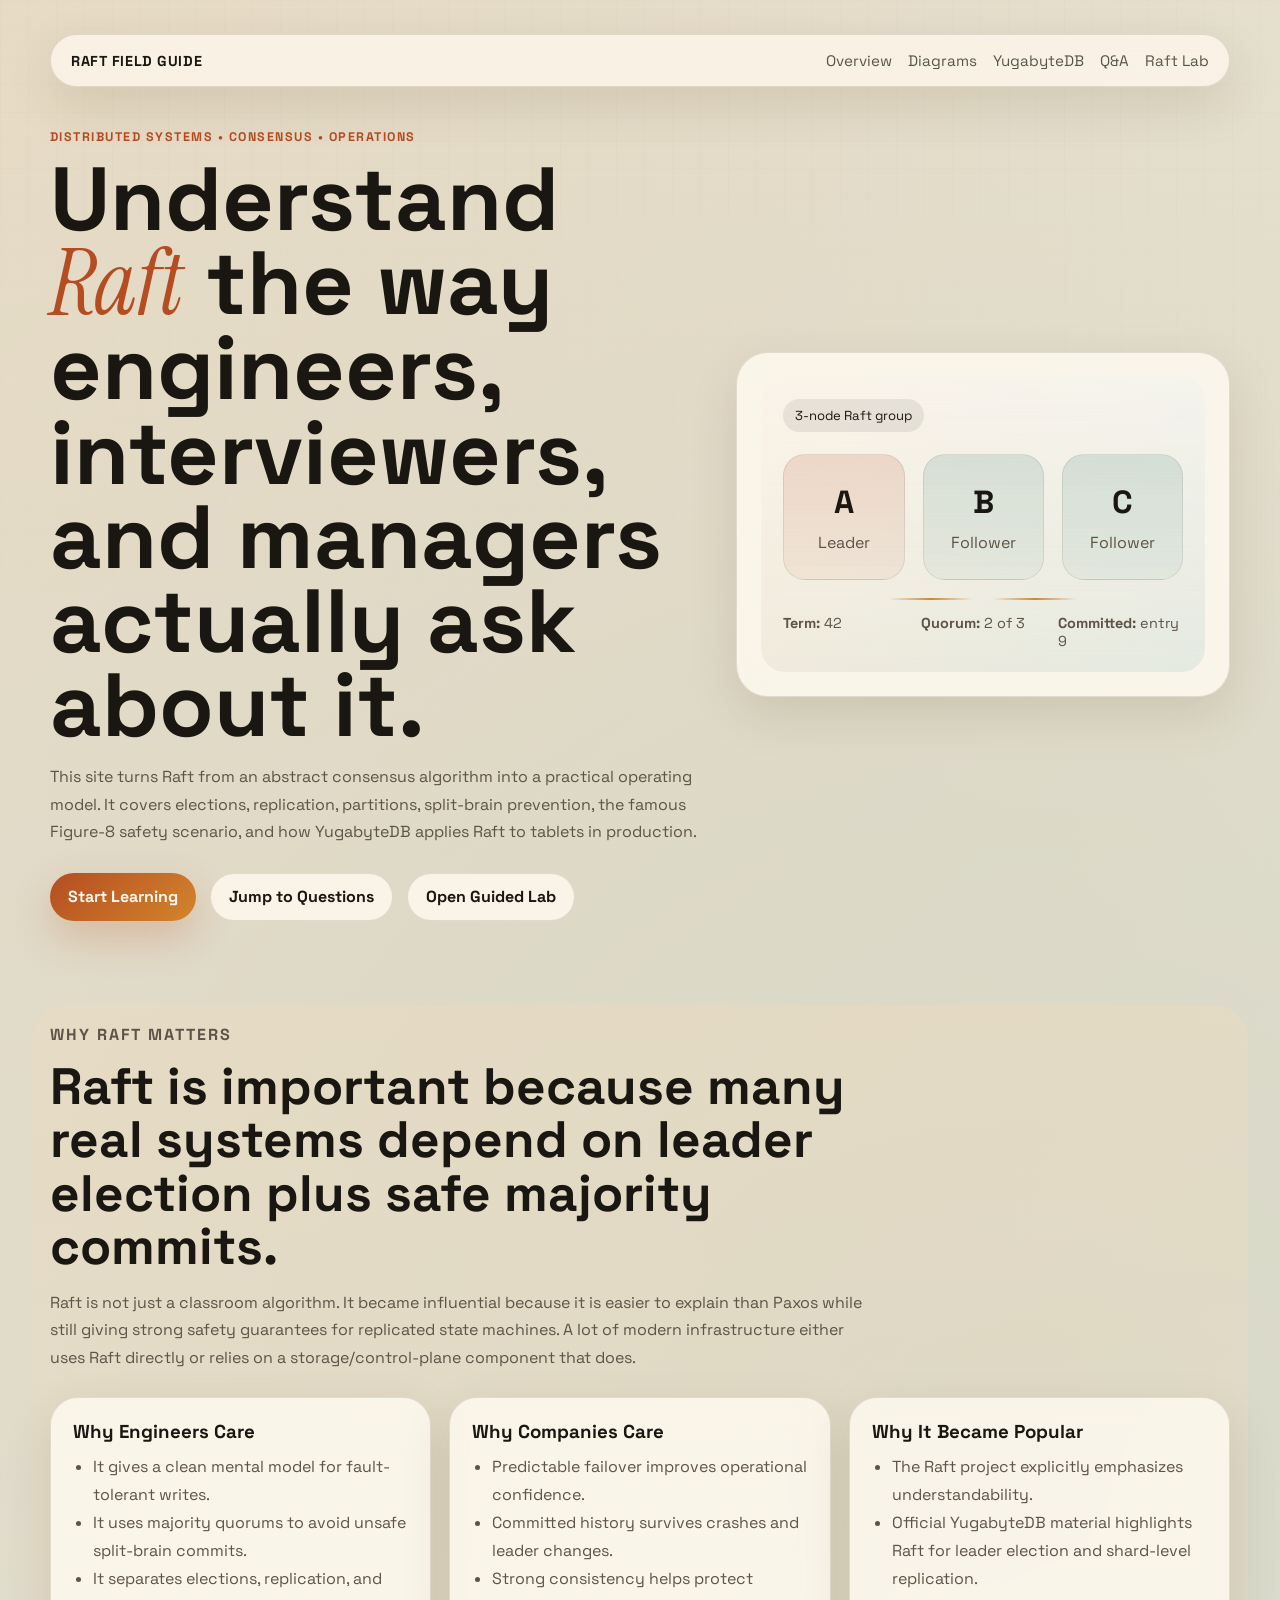
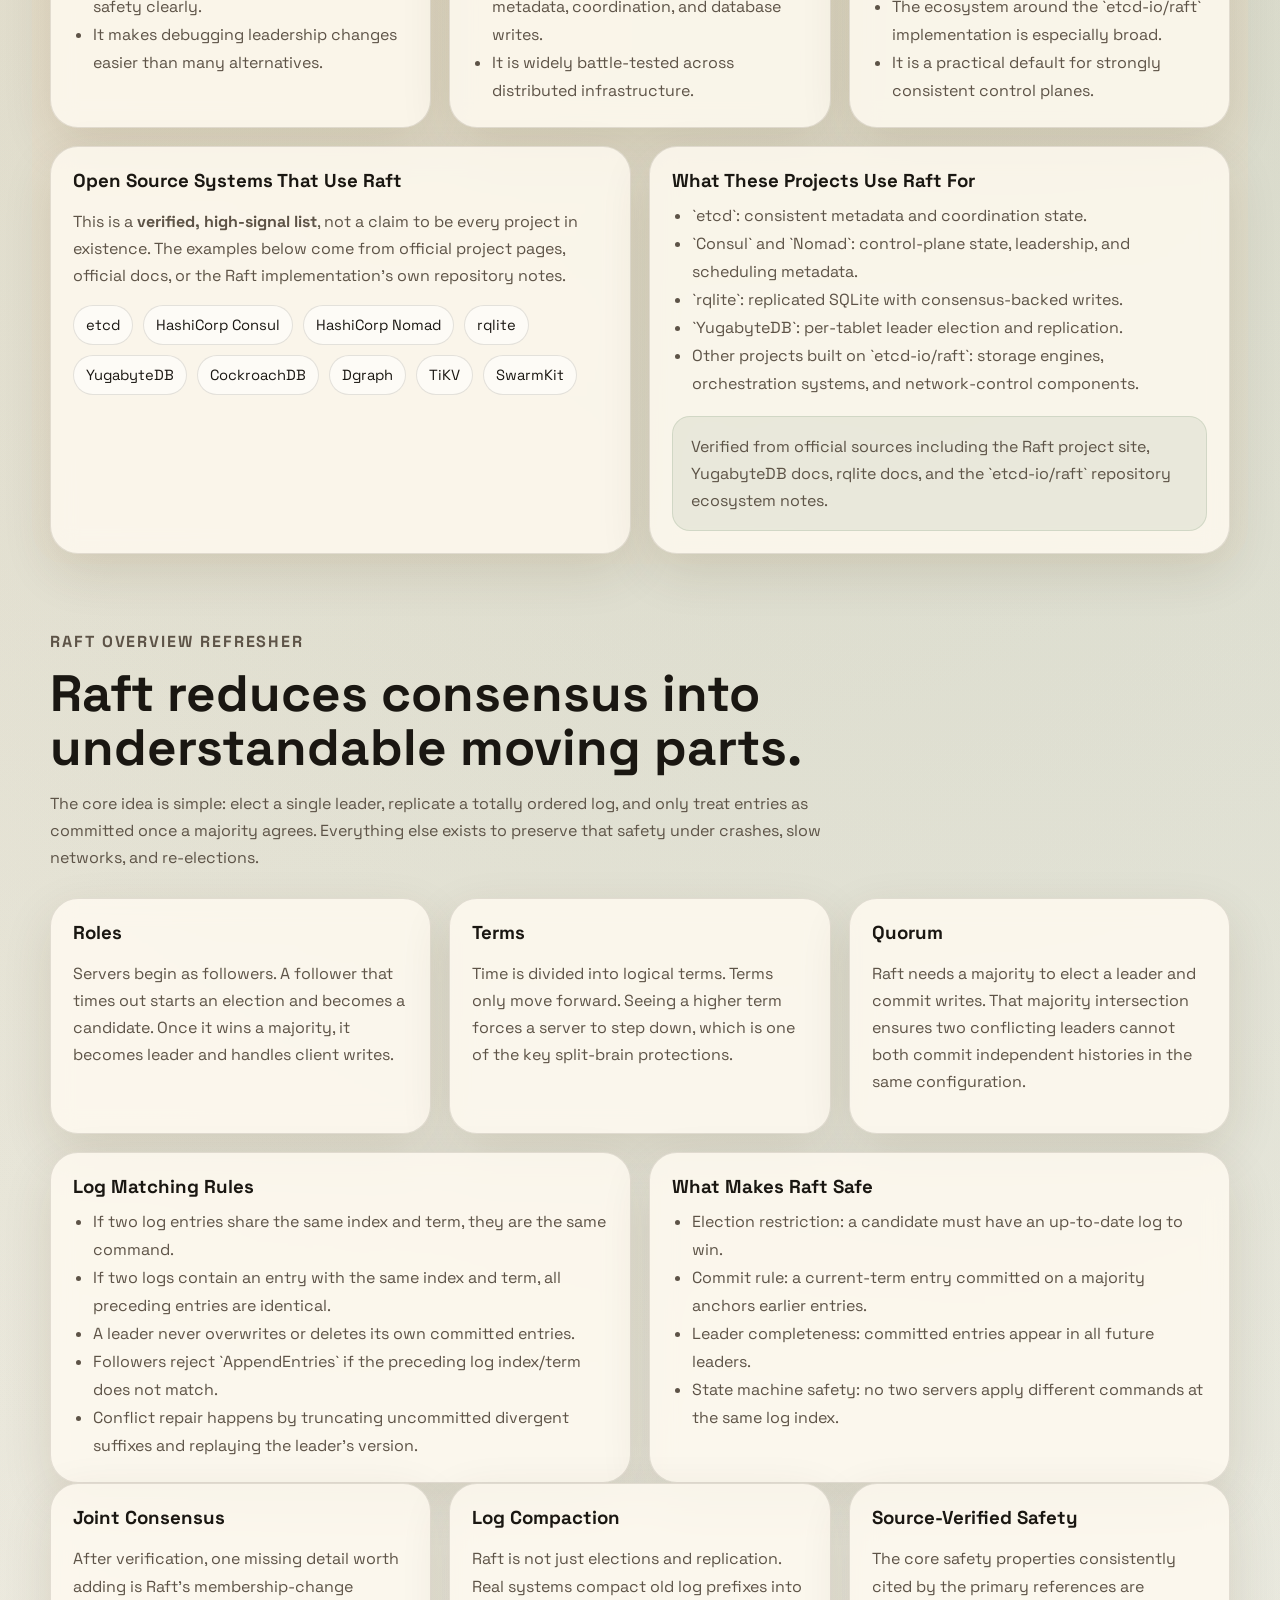
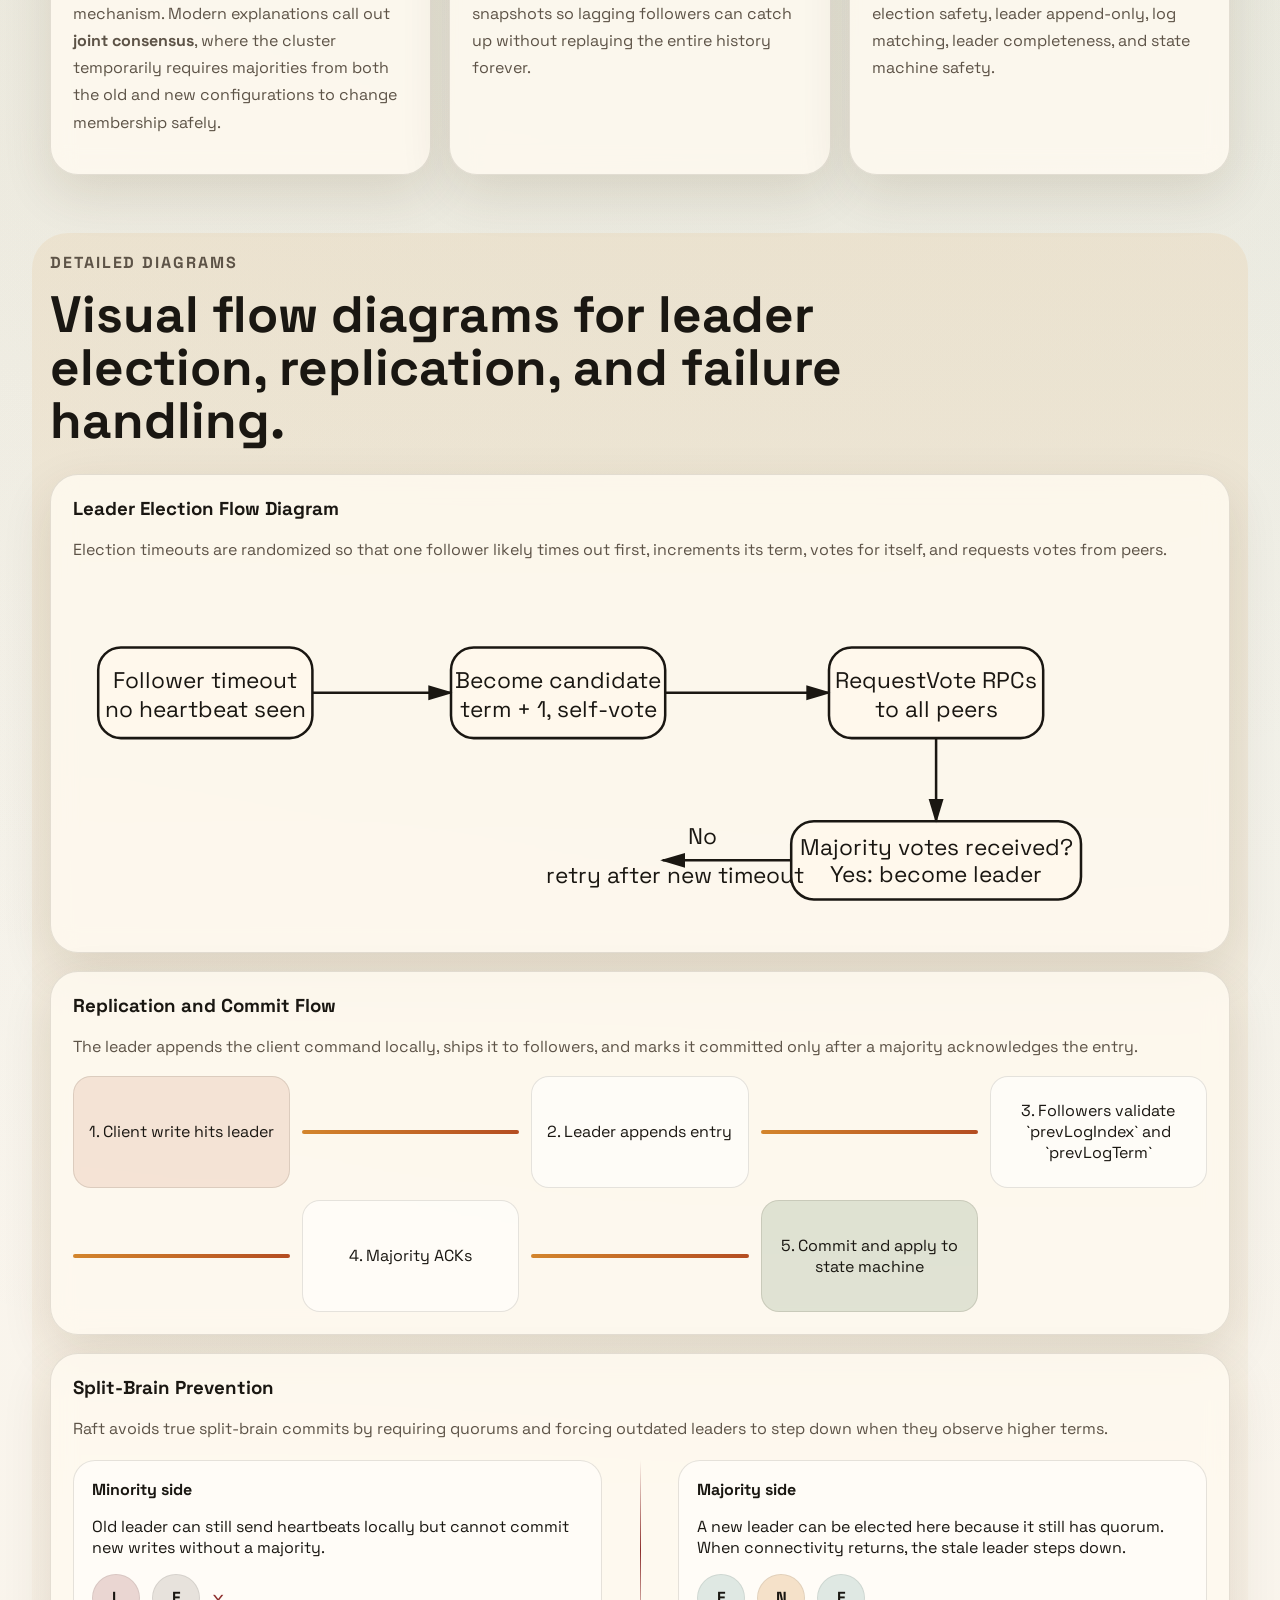
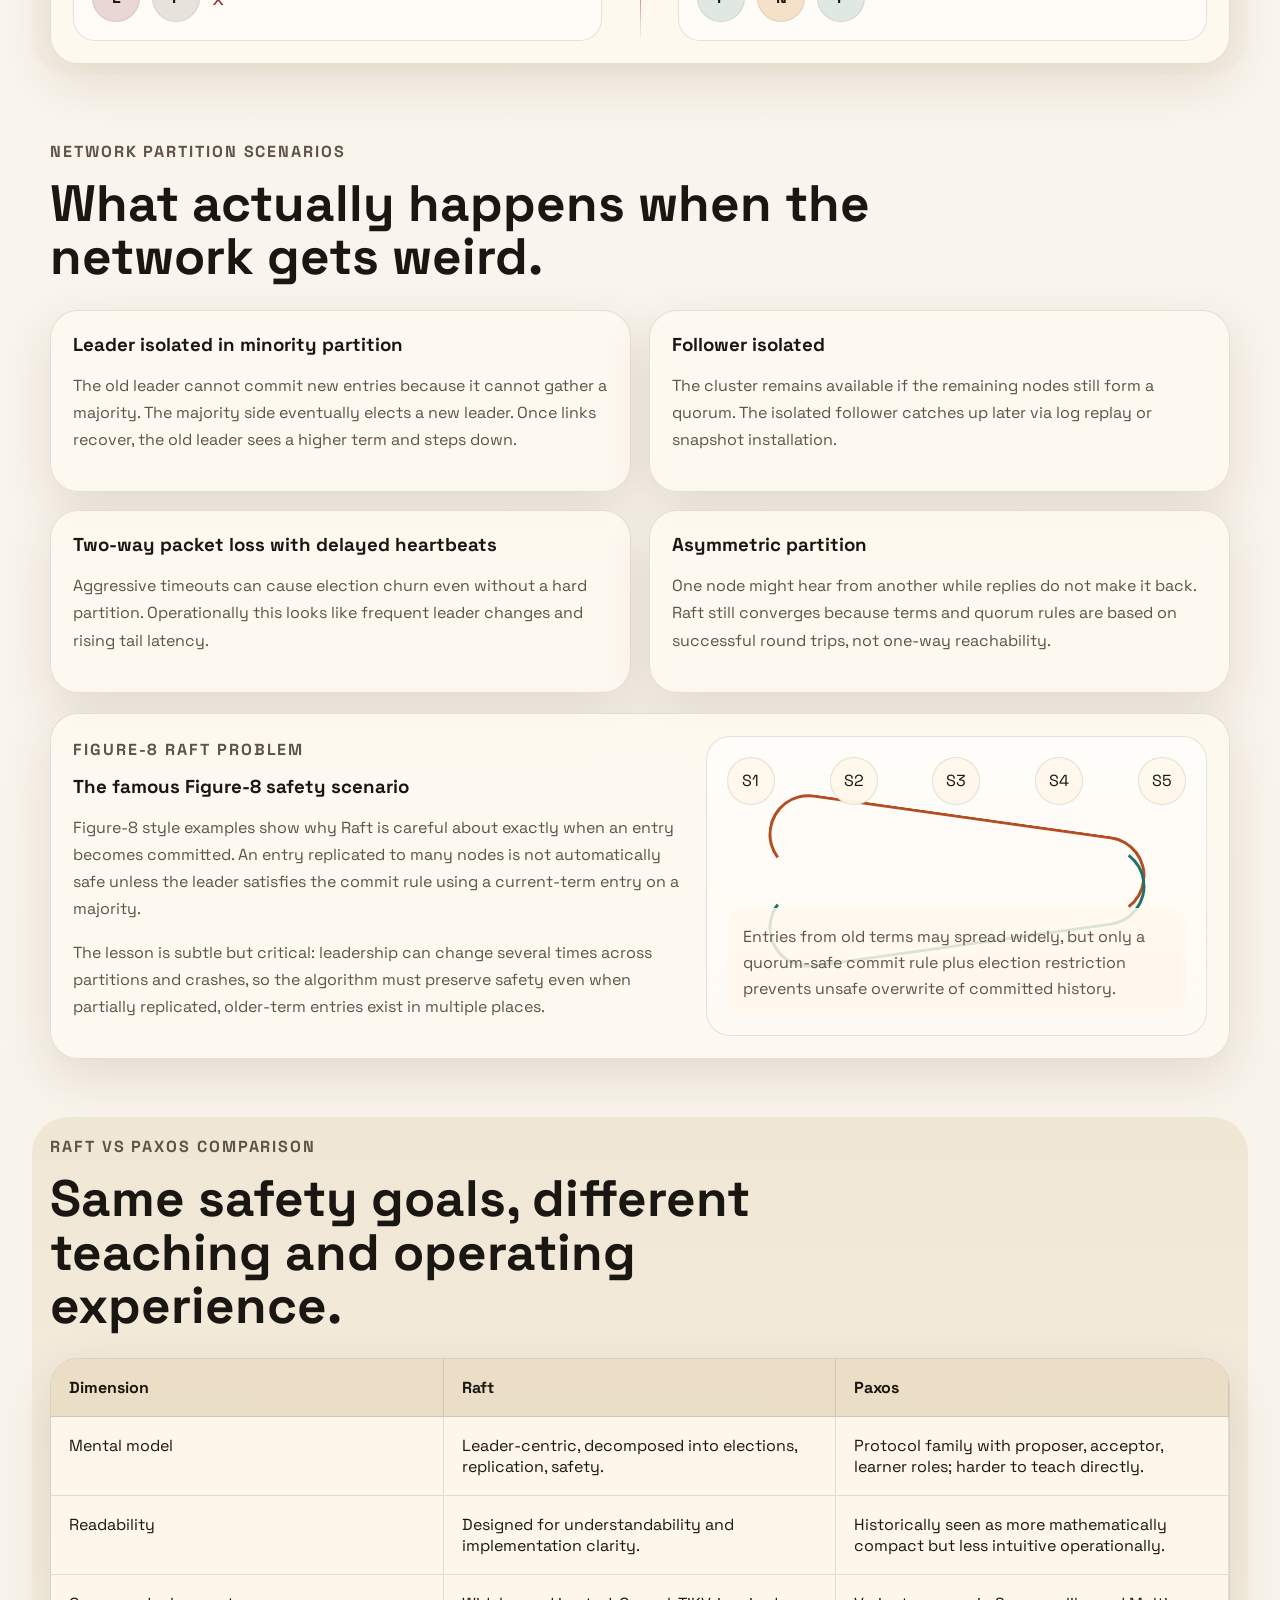
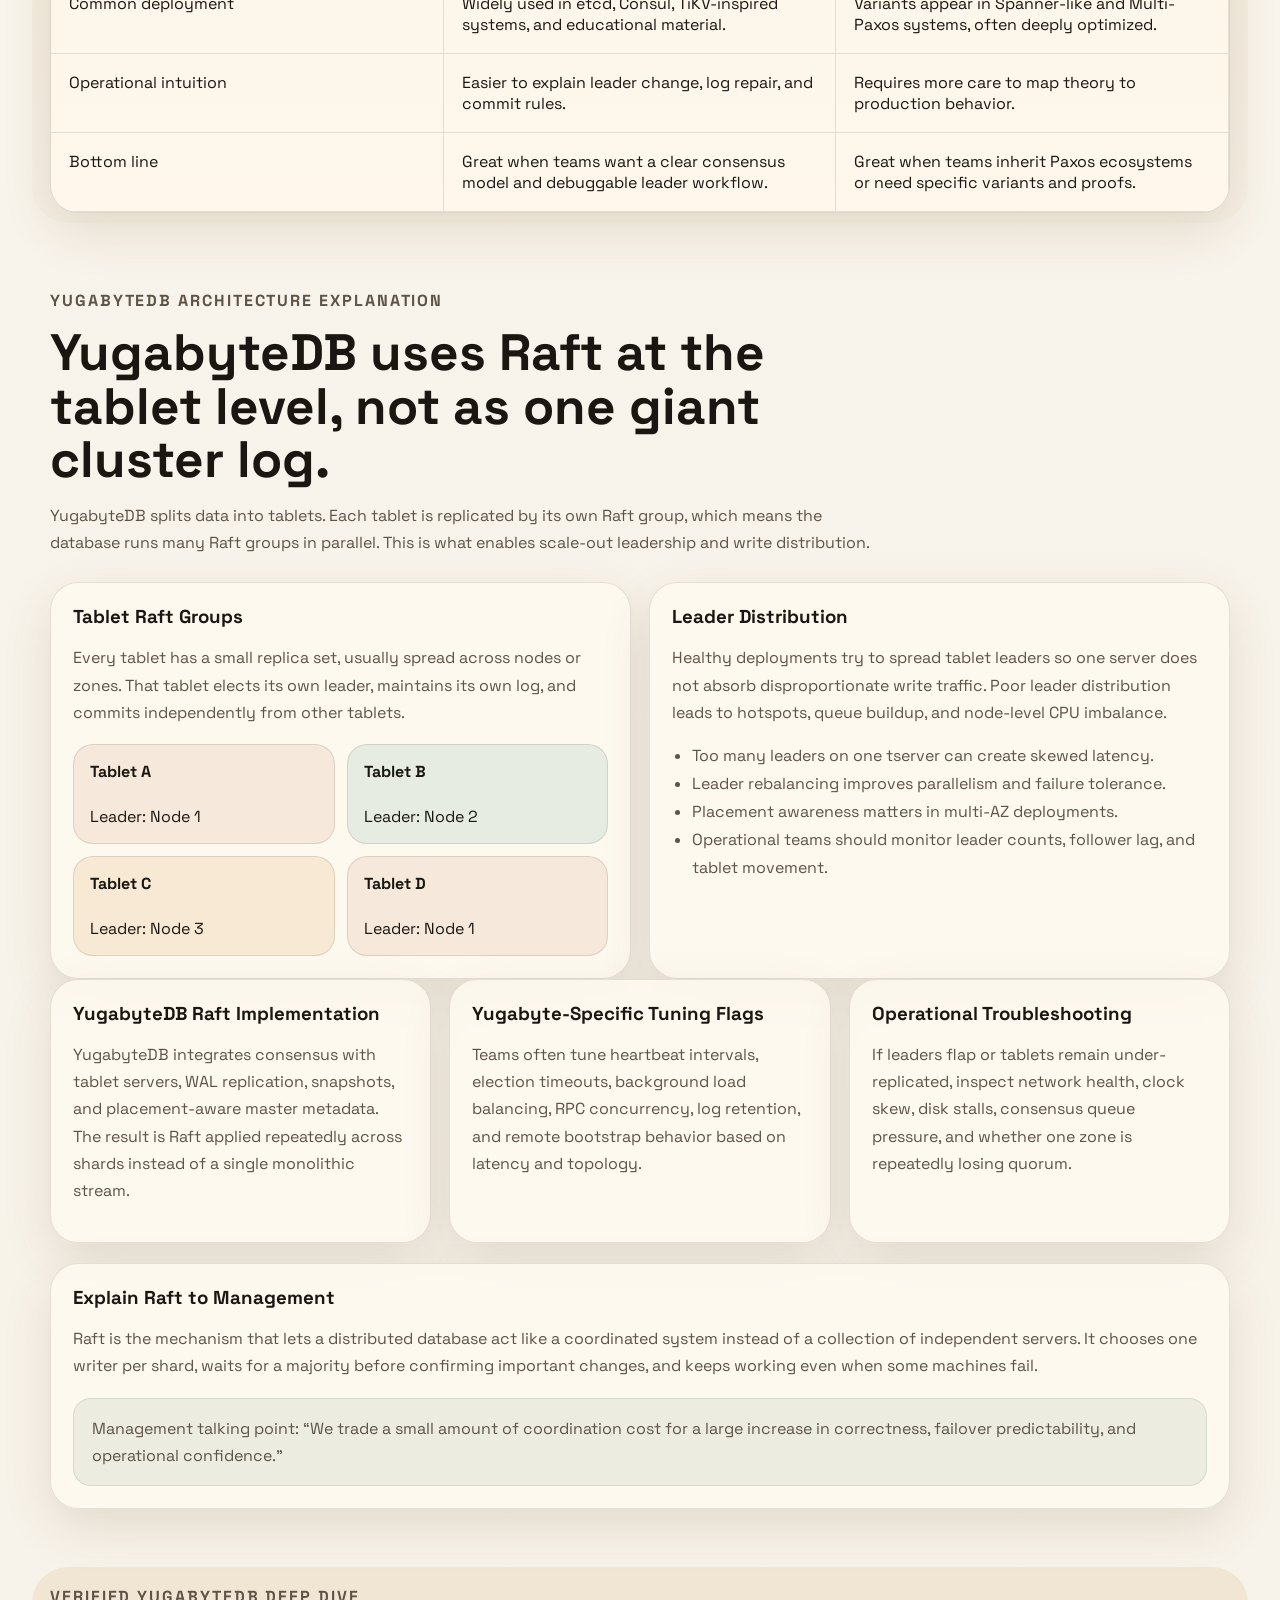
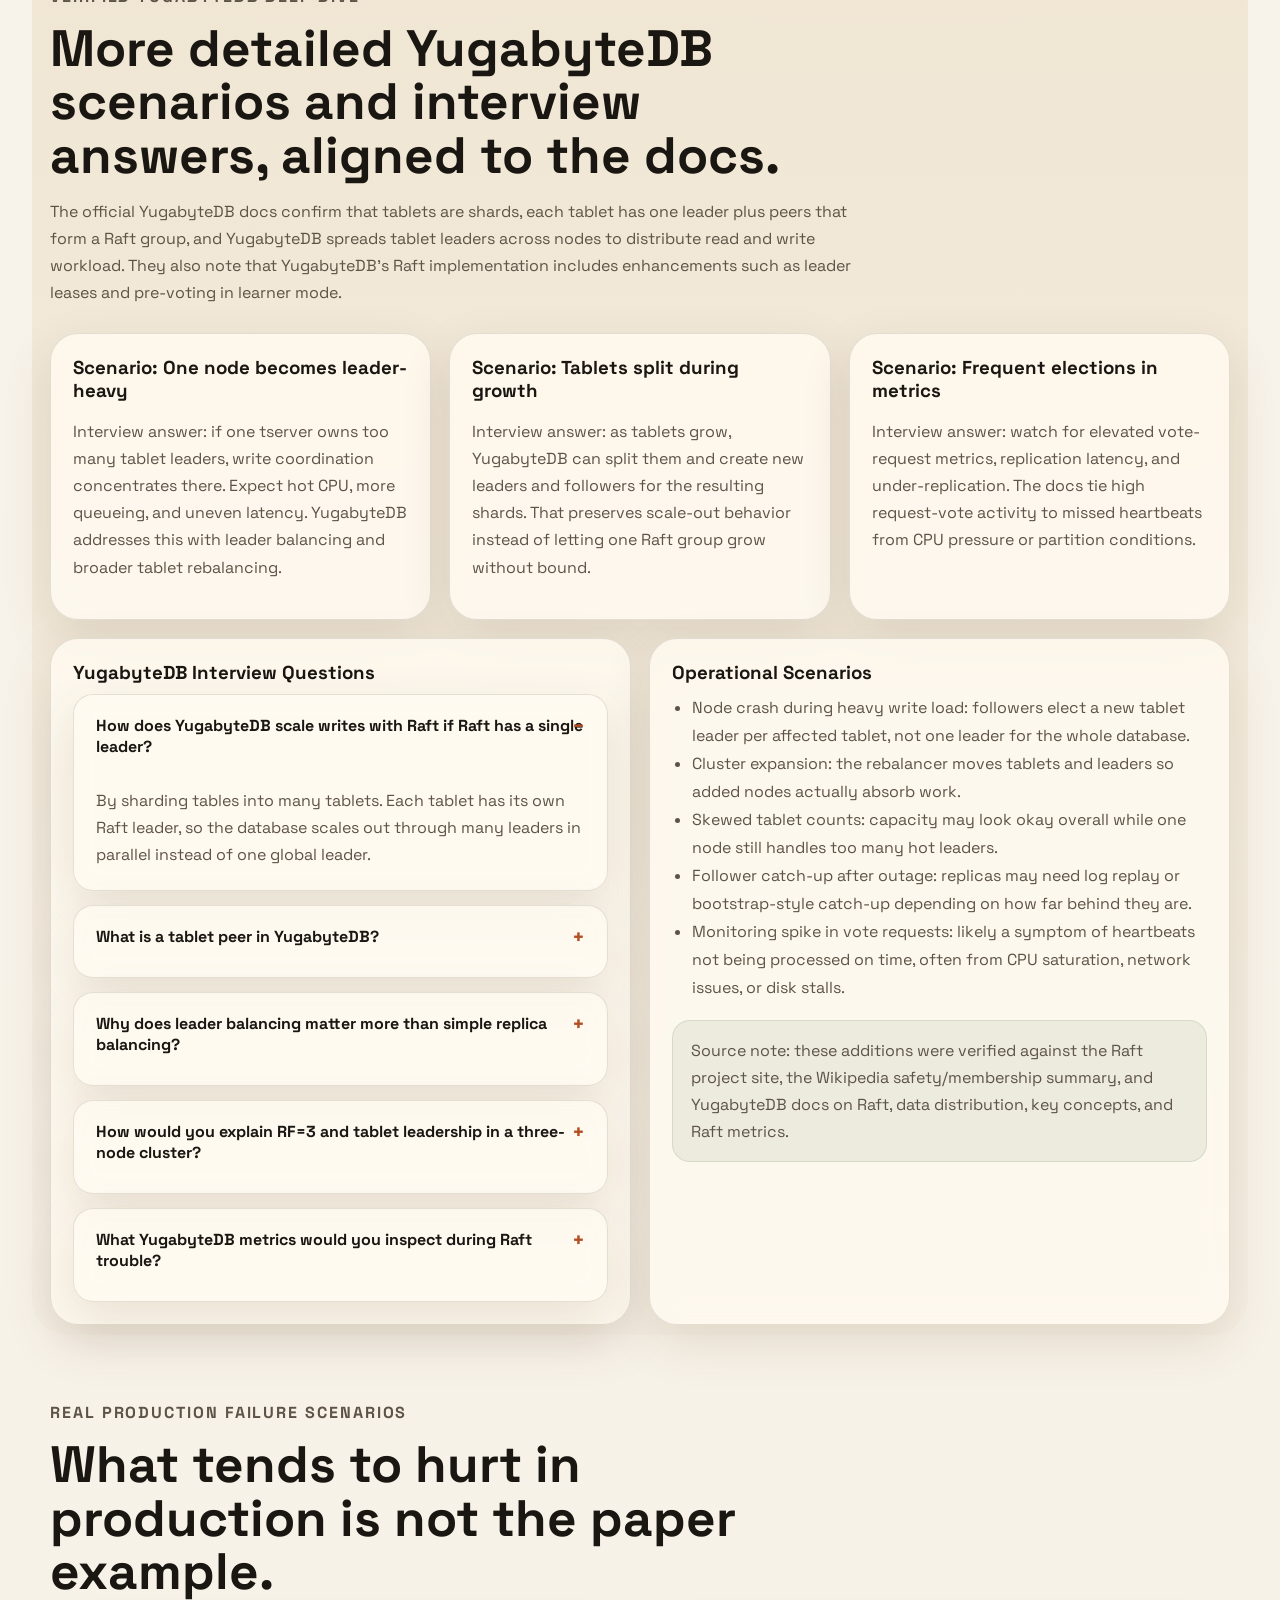
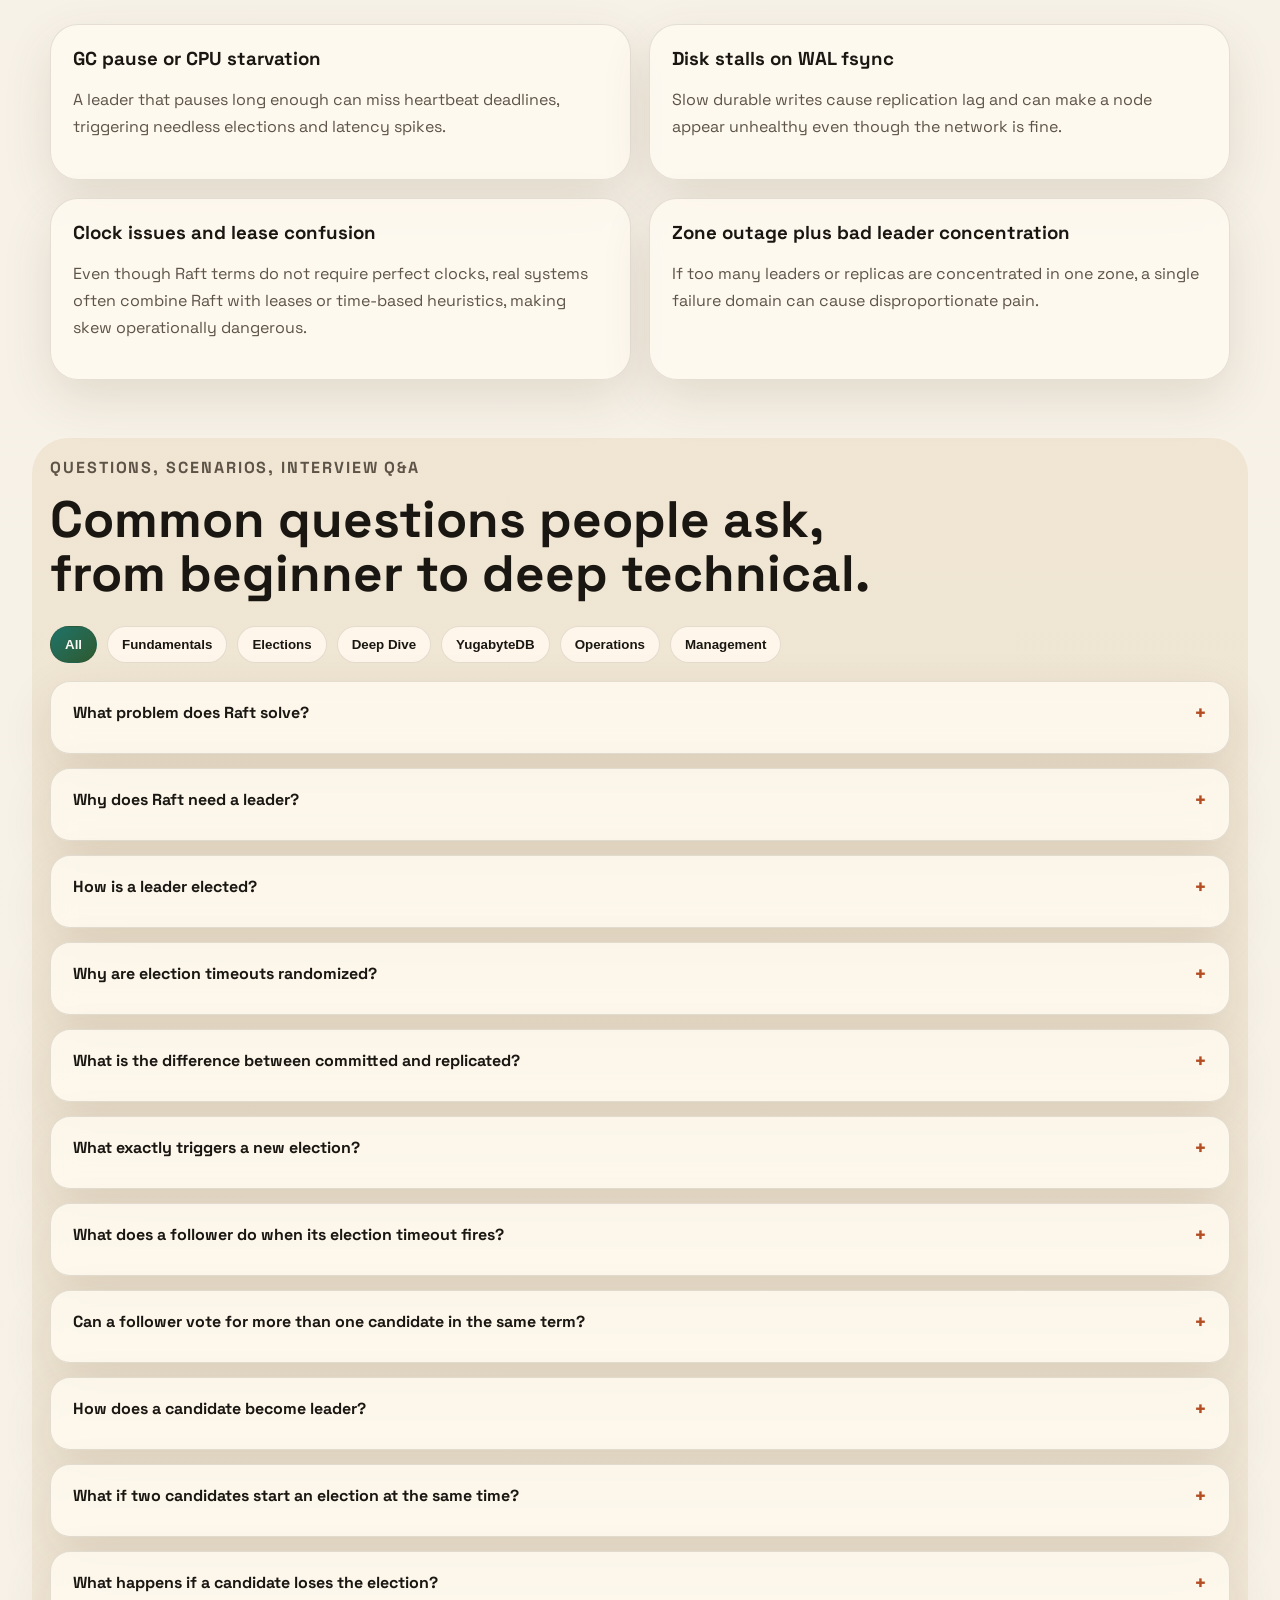
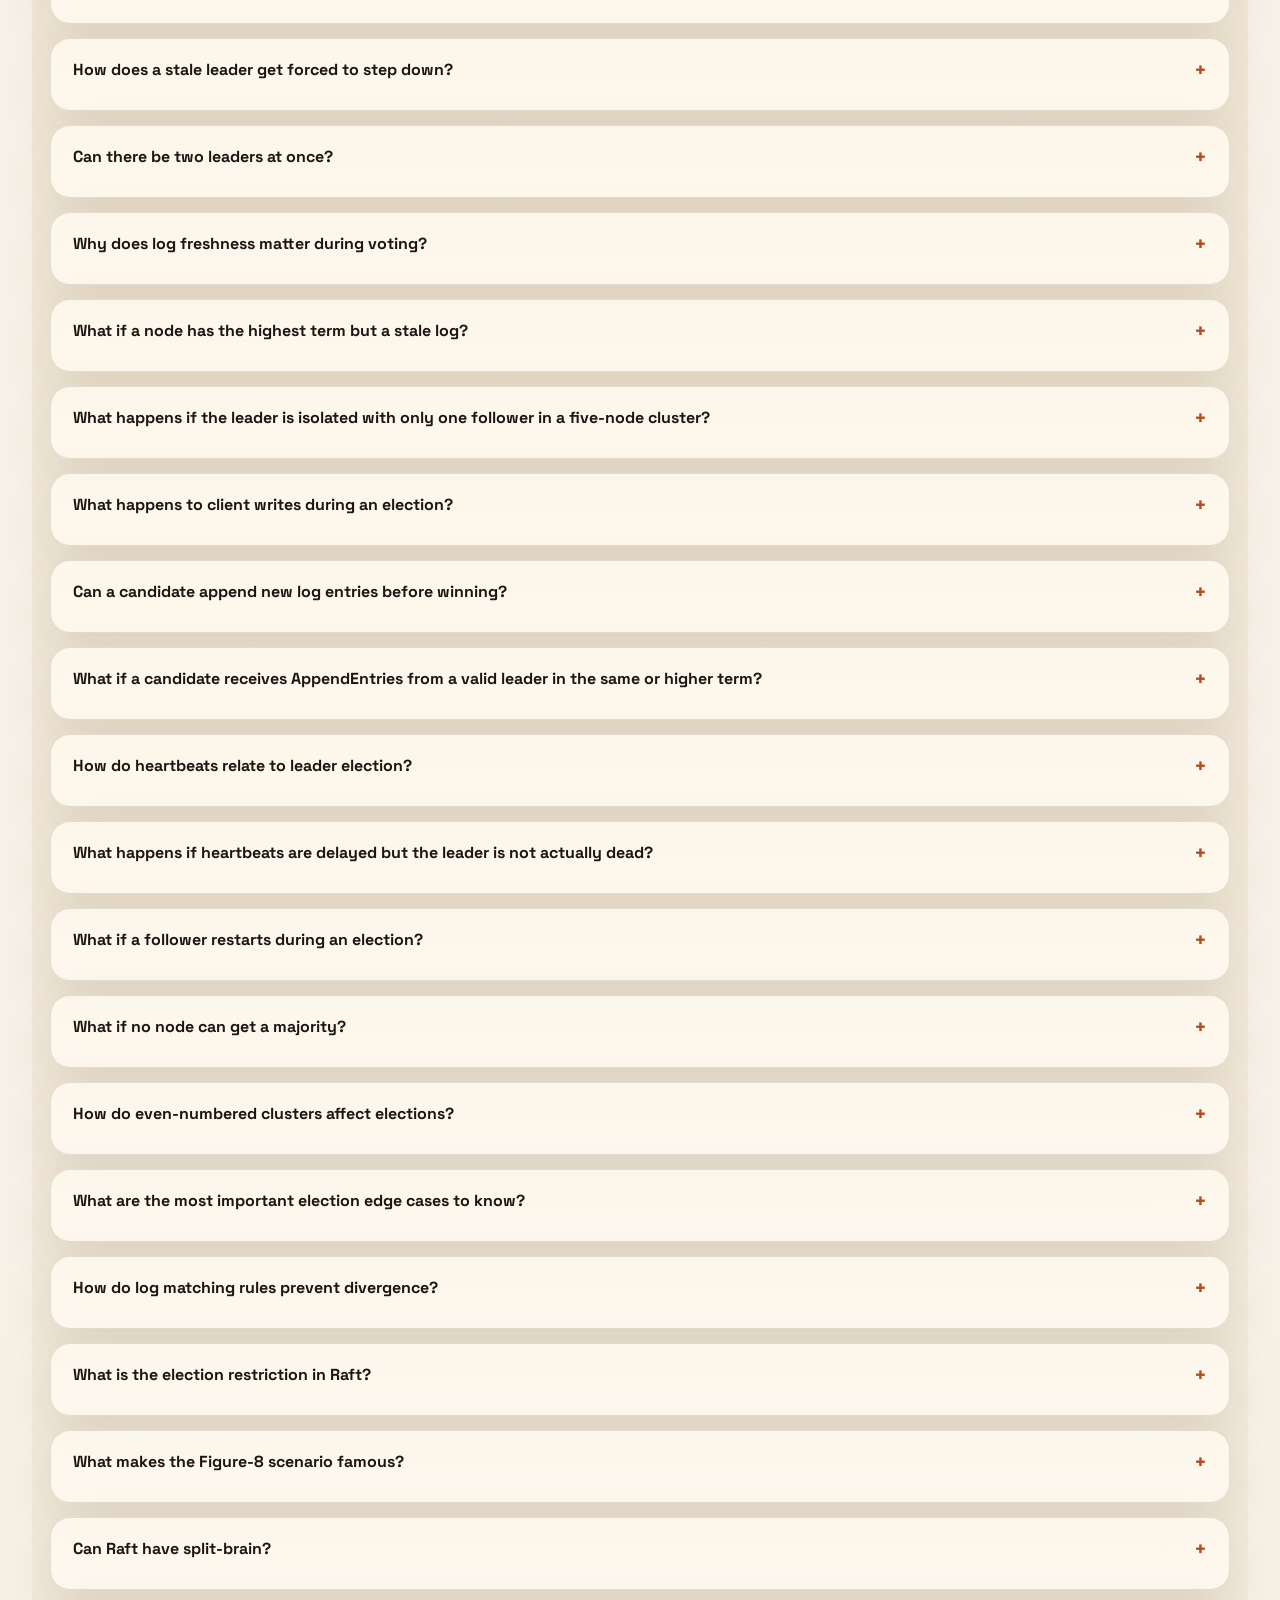
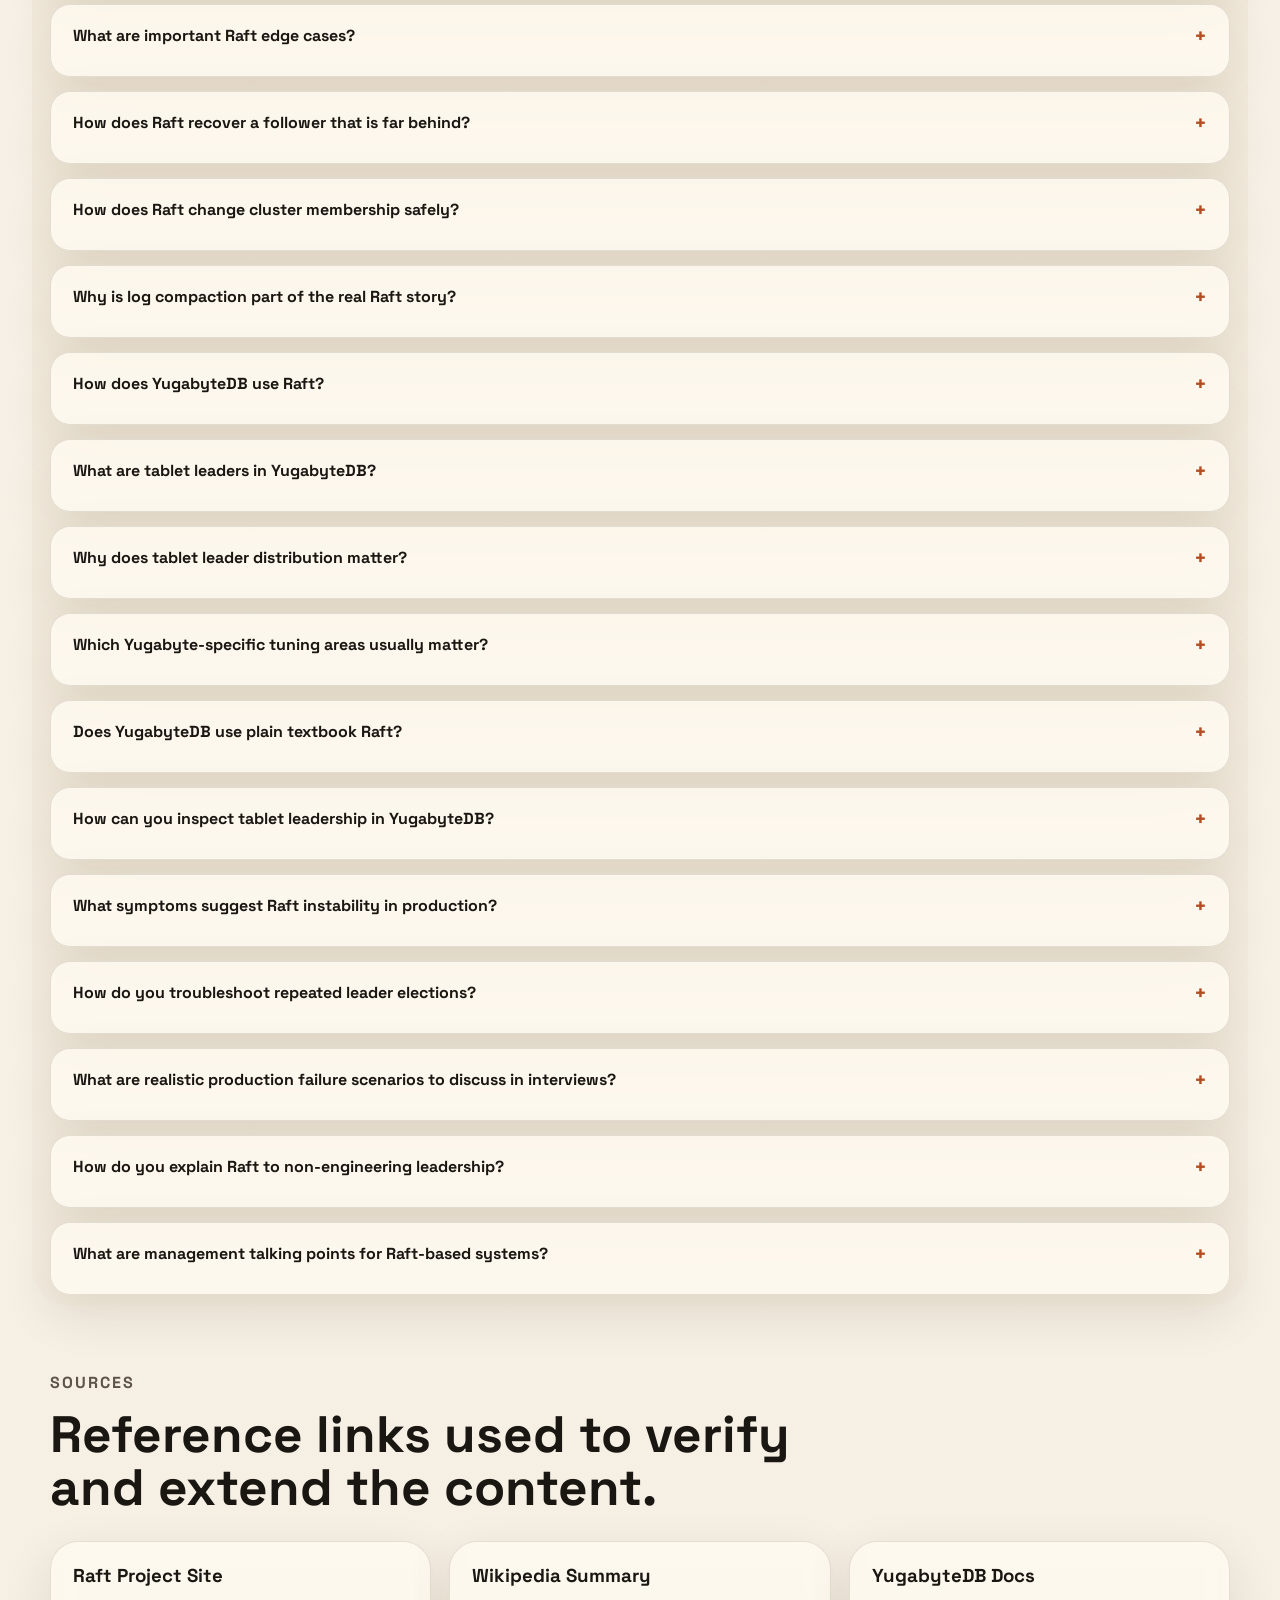
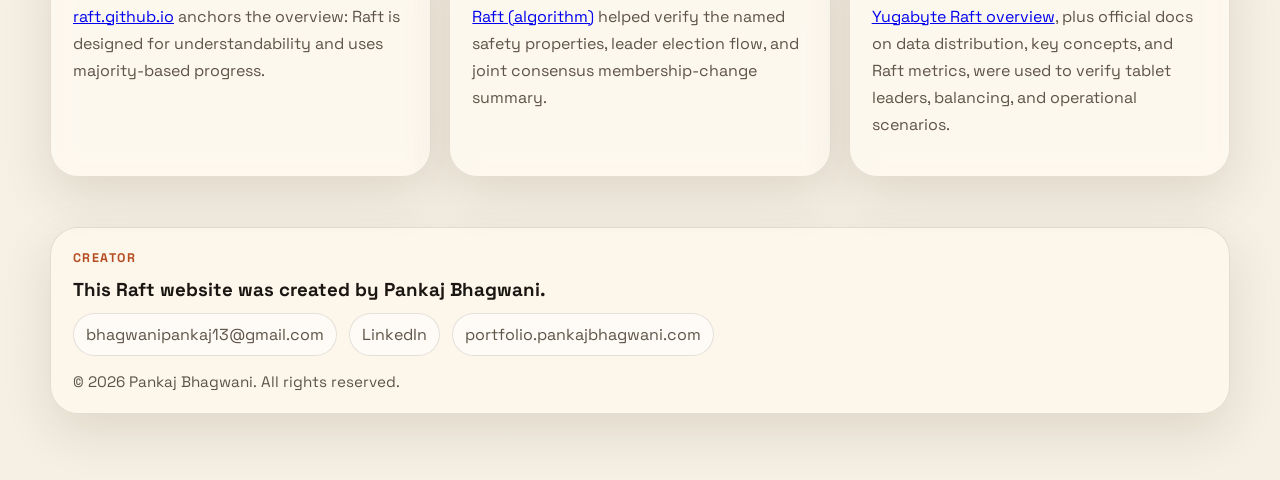
==== index.html @ 848aacf2 "Add official proof links for Raft adopters" ====
<!DOCTYPE html>
<html lang="en">
  <head>
    <meta charset="UTF-8" />
    <meta name="viewport" content="width=device-width, initial-scale=1.0" />
    <title>Raft Protocol Field Guide</title>
    <meta
      name="description"
      content="A practical visual guide to Raft consensus, network partitions, split-brain prevention, Figure-8 safety, and YugabyteDB's Raft-based architecture."
    />
    <link rel="preconnect" href="https://fonts.googleapis.com" />
    <link rel="preconnect" href="https://fonts.gstatic.com" crossorigin />
    <link
      href="https://fonts.googleapis.com/css2?family=Space+Grotesk:wght@400;500;700&family=Instrument+Serif:ital@0;1&display=swap"
      rel="stylesheet"
    />
    <link rel="stylesheet" href="./styles.css" />
  </head>
  <body>
    <div class="page-shell">
      <header class="hero" id="top">
        <nav class="topbar">
          <a class="brand" href="#top">Raft Field Guide</a>
          <div class="topbar-links">
            <a href="#overview">Overview</a>
            <a href="#diagrams">Diagrams</a>
            <a href="#yugabyte">YugabyteDB</a>
            <a href="#qa">Q&amp;A</a>
            <a href="./raft-lab.html">Raft Lab</a>
          </div>
        </nav>

        <div class="hero-grid">
          <div class="hero-copy">
            <p class="eyebrow">Distributed Systems • Consensus • Operations</p>
            <h1>
              Understand <span>Raft</span> the way engineers, interviewers, and
              managers actually ask about it.
            </h1>
            <p class="hero-text">
              This site turns Raft from an abstract consensus algorithm into a
              practical operating model. It covers elections, replication,
              partitions, split-brain prevention, the famous Figure-8 safety
              scenario, and how YugabyteDB applies Raft to tablets in
              production.
            </p>
            <div class="hero-actions">
              <a class="button button-primary" href="#overview">Start Learning</a>
              <a class="button button-secondary" href="#qa">Jump to Questions</a>
              <a class="button button-secondary" href="./raft-lab.html">Open Guided Lab</a>
            </div>
          </div>

          <div class="hero-panel">
            <div class="cluster-card">
              <div class="cluster-label">3-node Raft group</div>
              <div class="cluster-visual">
                <div class="node node-leader">
                  <span class="node-name">A</span>
                  <span class="node-role">Leader</span>
                </div>
                <div class="node node-follower">
                  <span class="node-name">B</span>
                  <span class="node-role">Follower</span>
                </div>
                <div class="node node-follower">
                  <span class="node-name">C</span>
                  <span class="node-role">Follower</span>
                </div>
              </div>
              <div class="pulse-lines">
                <span></span>
                <span></span>
              </div>
              <div class="cluster-notes">
                <div>
                  <strong>Term:</strong> 42
                </div>
                <div>
                  <strong>Quorum:</strong> 2 of 3
                </div>
                <div>
                  <strong>Committed:</strong> entry 9
                </div>
              </div>
            </div>
          </div>
        </div>
      </header>

      <main>
        <section class="section accent-section" id="importance">
          <div class="section-heading">
            <p class="kicker">Why Raft Matters</p>
            <h2>Raft is important because many real systems depend on leader election plus safe majority commits.</h2>
            <p>
              Raft is not just a classroom algorithm. It became influential
              because it is easier to explain than Paxos while still giving
              strong safety guarantees for replicated state machines. A lot of
              modern infrastructure either uses Raft directly or relies on a
              storage/control-plane component that does.
            </p>
          </div>

          <div class="card-grid three-up">
            <article class="info-card">
              <h3>Why Engineers Care</h3>
              <ul class="check-list">
                <li>It gives a clean mental model for fault-tolerant writes.</li>
                <li>It uses majority quorums to avoid unsafe split-brain commits.</li>
                <li>It separates elections, replication, and safety clearly.</li>
                <li>It makes debugging leadership changes easier than many alternatives.</li>
              </ul>
            </article>
            <article class="info-card">
              <h3>Why Companies Care</h3>
              <ul class="check-list">
                <li>Predictable failover improves operational confidence.</li>
                <li>Committed history survives crashes and leader changes.</li>
                <li>Strong consistency helps protect metadata, coordination, and database writes.</li>
                <li>It is widely battle-tested across distributed infrastructure.</li>
              </ul>
            </article>
            <article class="info-card">
              <h3>Why It Became Popular</h3>
              <ul class="check-list">
                <li>The Raft project explicitly emphasizes understandability.</li>
                <li>Official YugabyteDB material highlights Raft for leader election and shard-level replication.</li>
                <li>The ecosystem around the `etcd-io/raft` implementation is especially broad.</li>
                <li>It is a practical default for strongly consistent control planes.</li>
              </ul>
            </article>
          </div>

          <div class="split-layout">
            <article class="panel">
              <h3>Open Source Systems That Use Raft</h3>
              <p>
                This is a <strong>verified, high-signal list</strong>, not a
                claim to be every project in existence. The examples below come
                from official project pages, official docs, or the Raft
                implementation's own repository notes.
              </p>
              <div class="tool-grid">
                <a href="https://github.com/etcd-io/etcd" target="_blank" rel="noreferrer">etcd</a>
                <a href="https://developer.hashicorp.com/consul/docs/concept/consensus" target="_blank" rel="noreferrer">HashiCorp Consul</a>
                <a href="https://developer.hashicorp.com/nomad/docs/architecture/cluster/consensus" target="_blank" rel="noreferrer">HashiCorp Nomad</a>
                <a href="https://rqlite.io/docs/design/" target="_blank" rel="noreferrer">rqlite</a>
                <a href="https://www.yugabyte.com/key-concepts/raft-consensus-algorithm/" target="_blank" rel="noreferrer">YugabyteDB</a>
                <a href="https://www.cockroachlabs.com/resources/the-raft-protocol-explained-via-sql-database-cockroachdb-consensus-protocol/" target="_blank" rel="noreferrer">CockroachDB</a>
                <a href="https://docs.dgraph.io/design-concepts/raft/" target="_blank" rel="noreferrer">Dgraph</a>
                <a href="https://tikv.org/docs/4.0/concepts/architecture/" target="_blank" rel="noreferrer">TiKV</a>
                <a href="https://github.com/moby/swarmkit" target="_blank" rel="noreferrer">SwarmKit</a>
              </div>
            </article>

            <article class="panel">
              <h3>What These Projects Use Raft For</h3>
              <ul class="check-list">
                <li>`etcd`: consistent metadata and coordination state.</li>
                <li>`Consul` and `Nomad`: control-plane state, leadership, and scheduling metadata.</li>
                <li>`rqlite`: replicated SQLite with consensus-backed writes.</li>
                <li>`YugabyteDB`: per-tablet leader election and replication.</li>
                <li>Other projects built on `etcd-io/raft`: storage engines, orchestration systems, and network-control components.</li>
              </ul>
              <div class="quote-strip source-strip">
                Verified from official sources including the Raft project site,
                YugabyteDB docs, rqlite docs, and the `etcd-io/raft` repository
                ecosystem notes.
              </div>
            </article>
          </div>
        </section>

        <section class="section" id="overview">
          <div class="section-heading">
            <p class="kicker">Raft Overview Refresher</p>
            <h2>Raft reduces consensus into understandable moving parts.</h2>
            <p>
              The core idea is simple: elect a single leader, replicate a
              totally ordered log, and only treat entries as committed once a
              majority agrees. Everything else exists to preserve that safety
              under crashes, slow networks, and re-elections.
            </p>
          </div>

          <div class="card-grid three-up">
            <article class="info-card">
              <h3>Roles</h3>
              <p>
                Servers begin as followers. A follower that times out starts an
                election and becomes a candidate. Once it wins a majority, it
                becomes leader and handles client writes.
              </p>
            </article>
            <article class="info-card">
              <h3>Terms</h3>
              <p>
                Time is divided into logical terms. Terms only move forward.
                Seeing a higher term forces a server to step down, which is one
                of the key split-brain protections.
              </p>
            </article>
            <article class="info-card">
              <h3>Quorum</h3>
              <p>
                Raft needs a majority to elect a leader and commit writes. That
                majority intersection ensures two conflicting leaders cannot both
                commit independent histories in the same configuration.
              </p>
            </article>
          </div>

          <div class="split-layout">
            <article class="panel">
              <h3>Log Matching Rules</h3>
              <ul class="check-list">
                <li>If two log entries share the same index and term, they are the same command.</li>
                <li>If two logs contain an entry with the same index and term, all preceding entries are identical.</li>
                <li>A leader never overwrites or deletes its own committed entries.</li>
                <li>Followers reject `AppendEntries` if the preceding log index/term does not match.</li>
                <li>Conflict repair happens by truncating uncommitted divergent suffixes and replaying the leader's version.</li>
              </ul>
            </article>
            <article class="panel">
              <h3>What Makes Raft Safe</h3>
              <ul class="check-list">
                <li>Election restriction: a candidate must have an up-to-date log to win.</li>
                <li>Commit rule: a current-term entry committed on a majority anchors earlier entries.</li>
                <li>Leader completeness: committed entries appear in all future leaders.</li>
                <li>State machine safety: no two servers apply different commands at the same log index.</li>
              </ul>
            </article>
          </div>

          <div class="card-grid three-up verification-grid">
            <article class="info-card">
              <h3>Joint Consensus</h3>
              <p>
                After verification, one missing detail worth adding is Raft's
                membership-change mechanism. Modern explanations call out
                <strong>joint consensus</strong>, where the cluster temporarily
                requires majorities from both the old and new configurations to
                change membership safely.
              </p>
            </article>
            <article class="info-card">
              <h3>Log Compaction</h3>
              <p>
                Raft is not just elections and replication. Real systems compact
                old log prefixes into snapshots so lagging followers can catch up
                without replaying the entire history forever.
              </p>
            </article>
            <article class="info-card">
              <h3>Source-Verified Safety</h3>
              <p>
                The core safety properties consistently cited by the primary
                references are election safety, leader append-only, log matching,
                leader completeness, and state machine safety.
              </p>
            </article>
          </div>
        </section>

        <section class="section accent-section" id="diagrams">
          <div class="section-heading">
            <p class="kicker">Detailed Diagrams</p>
            <h2>Visual flow diagrams for leader election, replication, and failure handling.</h2>
          </div>

          <div class="diagram-stack">
            <article class="diagram-card">
              <div class="diagram-copy">
                <h3>Leader Election Flow Diagram</h3>
                <p>
                  Election timeouts are randomized so that one follower likely
                  times out first, increments its term, votes for itself, and
                  requests votes from peers.
                </p>
              </div>
              <svg viewBox="0 0 900 260" class="svg-diagram" role="img" aria-label="Leader election flow diagram">
                <defs>
                  <marker id="arrow" markerWidth="10" markerHeight="10" refX="9" refY="3" orient="auto">
                    <path d="M0,0 L10,3 L0,6 z" fill="currentColor"></path>
                  </marker>
                </defs>
                <rect x="20" y="40" width="170" height="72" rx="18"></rect>
                <text x="105" y="72">Follower timeout</text>
                <text x="105" y="95">no heartbeat seen</text>

                <line x1="190" y1="76" x2="300" y2="76" marker-end="url(#arrow)"></line>

                <rect x="300" y="40" width="170" height="72" rx="18"></rect>
                <text x="385" y="72">Become candidate</text>
                <text x="385" y="95">term + 1, self-vote</text>

                <line x1="470" y1="76" x2="600" y2="76" marker-end="url(#arrow)"></line>

                <rect x="600" y="40" width="170" height="72" rx="18"></rect>
                <text x="685" y="72">RequestVote RPCs</text>
                <text x="685" y="95">to all peers</text>

                <line x1="685" y1="112" x2="685" y2="178" marker-end="url(#arrow)"></line>

                <rect x="570" y="178" width="230" height="62" rx="18"></rect>
                <text x="685" y="205">Majority votes received?</text>
                <text x="685" y="226">Yes: become leader</text>

                <line x1="570" y1="209" x2="468" y2="209" marker-end="url(#arrow)"></line>
                <text x="500" y="196">No</text>
                <text x="478" y="227">retry after new timeout</text>
              </svg>
            </article>

            <article class="diagram-card">
              <div class="diagram-copy">
                <h3>Replication and Commit Flow</h3>
                <p>
                  The leader appends the client command locally, ships it to
                  followers, and marks it committed only after a majority
                  acknowledges the entry.
                </p>
              </div>
              <div class="replication-flow">
                <div class="flow-node active">1. Client write hits leader</div>
                <div class="flow-arrow"></div>
                <div class="flow-node">2. Leader appends entry</div>
                <div class="flow-arrow"></div>
                <div class="flow-node">3. Followers validate `prevLogIndex` and `prevLogTerm`</div>
                <div class="flow-arrow"></div>
                <div class="flow-node">4. Majority ACKs</div>
                <div class="flow-arrow"></div>
                <div class="flow-node success">5. Commit and apply to state machine</div>
              </div>
            </article>

            <article class="diagram-card">
              <div class="diagram-copy">
                <h3>Split-Brain Prevention</h3>
                <p>
                  Raft avoids true split-brain commits by requiring quorums and
                  forcing outdated leaders to step down when they observe higher
                  terms.
                </p>
              </div>
              <div class="brain-grid">
                <div class="brain-panel">
                  <h4>Minority side</h4>
                  <p>Old leader can still send heartbeats locally but cannot commit new writes without a majority.</p>
                  <div class="mini-cluster">
                    <span class="mini-node lead">L</span>
                    <span class="mini-node muted">F</span>
                    <span class="mini-cross">x</span>
                  </div>
                </div>
                <div class="brain-divider"></div>
                <div class="brain-panel">
                  <h4>Majority side</h4>
                  <p>A new leader can be elected here because it still has quorum. When connectivity returns, the stale leader steps down.</p>
                  <div class="mini-cluster">
                    <span class="mini-node healthy">F</span>
                    <span class="mini-node leader2">N</span>
                    <span class="mini-node healthy">F</span>
                  </div>
                </div>
              </div>
            </article>
          </div>
        </section>

        <section class="section" id="scenarios">
          <div class="section-heading">
            <p class="kicker">Network Partition Scenarios</p>
            <h2>What actually happens when the network gets weird.</h2>
          </div>

          <div class="scenario-grid">
            <article class="scenario-card">
              <h3>Leader isolated in minority partition</h3>
              <p>
                The old leader cannot commit new entries because it cannot
                gather a majority. The majority side eventually elects a new
                leader. Once links recover, the old leader sees a higher term
                and steps down.
              </p>
            </article>
            <article class="scenario-card">
              <h3>Follower isolated</h3>
              <p>
                The cluster remains available if the remaining nodes still form
                a quorum. The isolated follower catches up later via log replay
                or snapshot installation.
              </p>
            </article>
            <article class="scenario-card">
              <h3>Two-way packet loss with delayed heartbeats</h3>
              <p>
                Aggressive timeouts can cause election churn even without a hard
                partition. Operationally this looks like frequent leader changes
                and rising tail latency.
              </p>
            </article>
            <article class="scenario-card">
              <h3>Asymmetric partition</h3>
              <p>
                One node might hear from another while replies do not make it
                back. Raft still converges because terms and quorum rules are
                based on successful round trips, not one-way reachability.
              </p>
            </article>
          </div>

          <article class="figure-eight panel">
            <div class="figure-eight-copy">
              <p class="kicker">Figure-8 Raft Problem</p>
              <h3>The famous Figure-8 safety scenario</h3>
              <p>
                Figure-8 style examples show why Raft is careful about exactly
                when an entry becomes committed. An entry replicated to many
                nodes is not automatically safe unless the leader satisfies the
                commit rule using a current-term entry on a majority.
              </p>
              <p>
                The lesson is subtle but critical: leadership can change several
                times across partitions and crashes, so the algorithm must
                preserve safety even when partially replicated, older-term
                entries exist in multiple places.
              </p>
            </div>
            <div class="figure-eight-visual">
              <div class="lane">
                <span>S1</span>
                <span>S2</span>
                <span>S3</span>
                <span>S4</span>
                <span>S5</span>
              </div>
              <div class="curve-band top"></div>
              <div class="curve-band bottom"></div>
              <div class="figure-note">
                Entries from old terms may spread widely, but only a quorum-safe
                commit rule plus election restriction prevents unsafe overwrite
                of committed history.
              </div>
            </div>
          </article>
        </section>

        <section class="section accent-section" id="compare">
          <div class="section-heading">
            <p class="kicker">Raft vs Paxos Comparison</p>
            <h2>Same safety goals, different teaching and operating experience.</h2>
          </div>

          <div class="comparison-table" role="table" aria-label="Raft versus Paxos">
            <div class="table-head">Dimension</div>
            <div class="table-head">Raft</div>
            <div class="table-head">Paxos</div>

            <div class="table-cell">Mental model</div>
            <div class="table-cell">Leader-centric, decomposed into elections, replication, safety.</div>
            <div class="table-cell">Protocol family with proposer, acceptor, learner roles; harder to teach directly.</div>

            <div class="table-cell">Readability</div>
            <div class="table-cell">Designed for understandability and implementation clarity.</div>
            <div class="table-cell">Historically seen as more mathematically compact but less intuitive operationally.</div>

            <div class="table-cell">Common deployment</div>
            <div class="table-cell">Widely used in etcd, Consul, TiKV-inspired systems, and educational material.</div>
            <div class="table-cell">Variants appear in Spanner-like and Multi-Paxos systems, often deeply optimized.</div>

            <div class="table-cell">Operational intuition</div>
            <div class="table-cell">Easier to explain leader change, log repair, and commit rules.</div>
            <div class="table-cell">Requires more care to map theory to production behavior.</div>

            <div class="table-cell">Bottom line</div>
            <div class="table-cell">Great when teams want a clear consensus model and debuggable leader workflow.</div>
            <div class="table-cell">Great when teams inherit Paxos ecosystems or need specific variants and proofs.</div>
          </div>
        </section>

        <section class="section" id="yugabyte">
          <div class="section-heading">
            <p class="kicker">YugabyteDB Architecture Explanation</p>
            <h2>YugabyteDB uses Raft at the tablet level, not as one giant cluster log.</h2>
            <p>
              YugabyteDB splits data into tablets. Each tablet is replicated by
              its own Raft group, which means the database runs many Raft groups
              in parallel. This is what enables scale-out leadership and write
              distribution.
            </p>
          </div>

          <div class="split-layout">
            <article class="panel">
              <h3>Tablet Raft Groups</h3>
              <p>
                Every tablet has a small replica set, usually spread across
                nodes or zones. That tablet elects its own leader, maintains its
                own log, and commits independently from other tablets.
              </p>
              <div class="tablet-board">
                <div class="tablet tablet-a">
                  <strong>Tablet A</strong>
                  <span>Leader: Node 1</span>
                </div>
                <div class="tablet tablet-b">
                  <strong>Tablet B</strong>
                  <span>Leader: Node 2</span>
                </div>
                <div class="tablet tablet-c">
                  <strong>Tablet C</strong>
                  <span>Leader: Node 3</span>
                </div>
                <div class="tablet tablet-d">
                  <strong>Tablet D</strong>
                  <span>Leader: Node 1</span>
                </div>
              </div>
            </article>

            <article class="panel">
              <h3>Leader Distribution</h3>
              <p>
                Healthy deployments try to spread tablet leaders so one server
                does not absorb disproportionate write traffic. Poor leader
                distribution leads to hotspots, queue buildup, and node-level
                CPU imbalance.
              </p>
              <ul class="check-list">
                <li>Too many leaders on one tserver can create skewed latency.</li>
                <li>Leader rebalancing improves parallelism and failure tolerance.</li>
                <li>Placement awareness matters in multi-AZ deployments.</li>
                <li>Operational teams should monitor leader counts, follower lag, and tablet movement.</li>
              </ul>
            </article>
          </div>

          <div class="card-grid three-up">
            <article class="info-card">
              <h3>YugabyteDB Raft Implementation</h3>
              <p>
                YugabyteDB integrates consensus with tablet servers, WAL
                replication, snapshots, and placement-aware master metadata. The
                result is Raft applied repeatedly across shards instead of a
                single monolithic stream.
              </p>
            </article>
            <article class="info-card">
              <h3>Yugabyte-Specific Tuning Flags</h3>
              <p>
                Teams often tune heartbeat intervals, election timeouts,
                background load balancing, RPC concurrency, log retention, and
                remote bootstrap behavior based on latency and topology.
              </p>
            </article>
            <article class="info-card">
              <h3>Operational Troubleshooting</h3>
              <p>
                If leaders flap or tablets remain under-replicated, inspect
                network health, clock skew, disk stalls, consensus queue
                pressure, and whether one zone is repeatedly losing quorum.
              </p>
            </article>
          </div>

          <article class="panel management-panel">
            <h3>Explain Raft to Management</h3>
            <p>
              Raft is the mechanism that lets a distributed database act like a
              coordinated system instead of a collection of independent servers.
              It chooses one writer per shard, waits for a majority before
              confirming important changes, and keeps working even when some
              machines fail.
            </p>
            <div class="quote-strip">
              <span>Management talking point:</span>
              “We trade a small amount of coordination cost for a large increase
              in correctness, failover predictability, and operational
              confidence.”
            </div>
          </article>
        </section>

        <section class="section accent-section" id="yugabyte-deep-dive">
          <div class="section-heading">
            <p class="kicker">Verified YugabyteDB Deep Dive</p>
            <h2>More detailed YugabyteDB scenarios and interview answers, aligned to the docs.</h2>
            <p>
              The official YugabyteDB docs confirm that tablets are shards, each
              tablet has one leader plus peers that form a Raft group, and
              YugabyteDB spreads tablet leaders across nodes to distribute read
              and write workload. They also note that YugabyteDB's Raft
              implementation includes enhancements such as leader leases and
              pre-voting in learner mode.
            </p>
          </div>

          <div class="card-grid three-up">
            <article class="info-card">
              <h3>Scenario: One node becomes leader-heavy</h3>
              <p>
                Interview answer: if one tserver owns too many tablet leaders,
                write coordination concentrates there. Expect hot CPU, more
                queueing, and uneven latency. YugabyteDB addresses this with
                leader balancing and broader tablet rebalancing.
              </p>
            </article>
            <article class="info-card">
              <h3>Scenario: Tablets split during growth</h3>
              <p>
                Interview answer: as tablets grow, YugabyteDB can split them and
                create new leaders and followers for the resulting shards. That
                preserves scale-out behavior instead of letting one Raft group
                grow without bound.
              </p>
            </article>
            <article class="info-card">
              <h3>Scenario: Frequent elections in metrics</h3>
              <p>
                Interview answer: watch for elevated vote-request metrics,
                replication latency, and under-replication. The docs tie high
                request-vote activity to missed heartbeats from CPU pressure or
                partition conditions.
              </p>
            </article>
          </div>

          <div class="split-layout">
            <article class="panel">
              <h3>YugabyteDB Interview Questions</h3>
              <div class="faq-list nested-faq-list">
                <details class="faq-item" open>
                  <summary>How does YugabyteDB scale writes with Raft if Raft has a single leader?</summary>
                  <p>By sharding tables into many tablets. Each tablet has its own Raft leader, so the database scales out through many leaders in parallel instead of one global leader.</p>
                </details>
                <details class="faq-item">
                  <summary>What is a tablet peer in YugabyteDB?</summary>
                  <p>A tablet peer is one replica of a tablet stored on a tserver. One peer is the leader and the others act as followers within that tablet's Raft group.</p>
                </details>
                <details class="faq-item">
                  <summary>Why does leader balancing matter more than simple replica balancing?</summary>
                  <p>Replica balancing spreads storage and redundancy, but leader balancing spreads coordination work. Since consistent reads and writes often flow through leaders, leader skew can become the real bottleneck.</p>
                </details>
                <details class="faq-item">
                  <summary>How would you explain RF=3 and tablet leadership in a three-node cluster?</summary>
                  <p>Each tablet has three replicas, one on each node. Only one replica is leader at a time. With nine tablets, a healthy balanced cluster might show roughly three leaders on each node.</p>
                </details>
                <details class="faq-item">
                  <summary>What YugabyteDB metrics would you inspect during Raft trouble?</summary>
                  <p>Consensus vote requests, replication latency, under-replicated tablets, change-config activity, follower lag, and node-level CPU or disk latency. The Raft metrics documentation explicitly surfaces these signals.</p>
                </details>
              </div>
            </article>

            <article class="panel">
              <h3>Operational Scenarios</h3>
              <ul class="check-list">
                <li>Node crash during heavy write load: followers elect a new tablet leader per affected tablet, not one leader for the whole database.</li>
                <li>Cluster expansion: the rebalancer moves tablets and leaders so added nodes actually absorb work.</li>
                <li>Skewed tablet counts: capacity may look okay overall while one node still handles too many hot leaders.</li>
                <li>Follower catch-up after outage: replicas may need log replay or bootstrap-style catch-up depending on how far behind they are.</li>
                <li>Monitoring spike in vote requests: likely a symptom of heartbeats not being processed on time, often from CPU saturation, network issues, or disk stalls.</li>
              </ul>

              <div class="quote-strip source-strip">
                Source note: these additions were verified against the Raft
                project site, the Wikipedia safety/membership summary, and
                YugabyteDB docs on Raft, data distribution, key concepts, and
                Raft metrics.
              </div>
            </article>
          </div>
        </section>

        <section class="section" id="failures">
          <div class="section-heading">
            <p class="kicker">Real Production Failure Scenarios</p>
            <h2>What tends to hurt in production is not the paper example.</h2>
          </div>

          <div class="scenario-grid">
            <article class="scenario-card">
              <h3>GC pause or CPU starvation</h3>
              <p>
                A leader that pauses long enough can miss heartbeat deadlines,
                triggering needless elections and latency spikes.
              </p>
            </article>
            <article class="scenario-card">
              <h3>Disk stalls on WAL fsync</h3>
              <p>
                Slow durable writes cause replication lag and can make a node
                appear unhealthy even though the network is fine.
              </p>
            </article>
            <article class="scenario-card">
              <h3>Clock issues and lease confusion</h3>
              <p>
                Even though Raft terms do not require perfect clocks, real
                systems often combine Raft with leases or time-based heuristics,
                making skew operationally dangerous.
              </p>
            </article>
            <article class="scenario-card">
              <h3>Zone outage plus bad leader concentration</h3>
              <p>
                If too many leaders or replicas are concentrated in one zone, a
                single failure domain can cause disproportionate pain.
              </p>
            </article>
          </div>
        </section>

        <section class="section accent-section" id="qa">
          <div class="section-heading">
            <p class="kicker">Questions, Scenarios, Interview Q&amp;A</p>
            <h2>Common questions people ask, from beginner to deep technical.</h2>
          </div>

          <div class="filter-bar">
            <button class="filter-pill is-active" data-filter="all">All</button>
            <button class="filter-pill" data-filter="fundamentals">Fundamentals</button>
            <button class="filter-pill" data-filter="elections">Elections</button>
            <button class="filter-pill" data-filter="deep-dive">Deep Dive</button>
            <button class="filter-pill" data-filter="yugabyte">YugabyteDB</button>
            <button class="filter-pill" data-filter="ops">Operations</button>
            <button class="filter-pill" data-filter="management">Management</button>
          </div>

          <div class="faq-list">
            <details class="faq-item" data-topic="fundamentals">
              <summary>What problem does Raft solve?</summary>
              <p>Raft solves distributed consensus: how multiple servers agree on the same ordered history of commands even when machines fail or messages are delayed.</p>
            </details>
            <details class="faq-item" data-topic="fundamentals">
              <summary>Why does Raft need a leader?</summary>
              <p>A single leader simplifies write ordering. Clients send writes to one authority, which reduces ambiguity and makes log replication easier to reason about.</p>
            </details>
            <details class="faq-item" data-topic="fundamentals">
              <summary>How is a leader elected?</summary>
              <p>When followers stop hearing heartbeats, one times out, becomes a candidate, increments its term, and asks peers for votes. A majority makes it leader.</p>
            </details>
            <details class="faq-item" data-topic="fundamentals">
              <summary>Why are election timeouts randomized?</summary>
              <p>Randomization reduces the chance that multiple followers become candidates simultaneously and repeatedly split the vote.</p>
            </details>
            <details class="faq-item" data-topic="fundamentals">
              <summary>What is the difference between committed and replicated?</summary>
              <p>Replicated means followers have received the entry. Committed means the protocol now guarantees the entry will survive future leadership changes and can be safely applied.</p>
            </details>
            <details class="faq-item" data-topic="elections">
              <summary>What exactly triggers a new election?</summary>
              <p>A follower starts an election when it does not receive a valid heartbeat or append from a current leader before its randomized election timeout expires.</p>
            </details>
            <details class="faq-item" data-topic="elections">
              <summary>What does a follower do when its election timeout fires?</summary>
              <p>It increments its term, transitions to candidate, votes for itself, resets its election timer, and sends RequestVote RPCs to the other servers.</p>
            </details>
            <details class="faq-item" data-topic="elections">
              <summary>Can a follower vote for more than one candidate in the same term?</summary>
              <p>No. A server grants at most one vote per term. That rule is essential for preventing multiple leaders from winning independently in the same term.</p>
            </details>
            <details class="faq-item" data-topic="elections">
              <summary>How does a candidate become leader?</summary>
              <p>A candidate becomes leader only after receiving votes from a majority of the current configuration. Until then, it cannot safely act as the write authority.</p>
            </details>
            <details class="faq-item" data-topic="elections">
              <summary>What if two candidates start an election at the same time?</summary>
              <p>They can split the vote, causing neither to win. Randomized timeouts cause one of them to retry later and usually break the tie in a subsequent term.</p>
            </details>
            <details class="faq-item" data-topic="elections">
              <summary>What happens if a candidate loses the election?</summary>
              <p>If it sees a valid leader or a higher term, it steps down to follower. If nobody wins, it remains a candidate and may start a new election after another timeout.</p>
            </details>
            <details class="faq-item" data-topic="elections">
              <summary>How does a stale leader get forced to step down?</summary>
              <p>If the old leader receives any RPC with a higher term, it must immediately update its term and become a follower. This is a core safety mechanism.</p>
            </details>
            <details class="faq-item" data-topic="elections">
              <summary>Can there be two leaders at once?</summary>
              <p>Two nodes may both believe they are leader briefly during partitions or delayed messaging, but only one side can normally obtain a majority and commit entries. The stale one steps down after learning about the newer term.</p>
            </details>
            <details class="faq-item" data-topic="elections">
              <summary>Why does log freshness matter during voting?</summary>
              <p>Voters compare the candidate's last log term and index with their own. They refuse to elect a candidate whose log is less up to date, helping preserve committed entries.</p>
            </details>
            <details class="faq-item" data-topic="elections">
              <summary>What if a node has the highest term but a stale log?</summary>
              <p>Having the highest term alone is not enough. It still must pass the up-to-date log check to win votes from a majority.</p>
            </details>
            <details class="faq-item" data-topic="elections">
              <summary>What happens if the leader is isolated with only one follower in a five-node cluster?</summary>
              <p>That minority side cannot commit new writes because it only has 2 of 5 nodes. The majority side can elect a new leader with 3 votes and continue safely.</p>
            </details>
            <details class="faq-item" data-topic="elections">
              <summary>What happens to client writes during an election?</summary>
              <p>Writes may stall or be retried until a new leader is elected. Good clients or proxies typically retry after redirect or timeout.</p>
            </details>
            <details class="faq-item" data-topic="elections">
              <summary>Can a candidate append new log entries before winning?</summary>
              <p>No. A candidate is not yet the authoritative leader. It must first win the election and then start replicating as leader.</p>
            </details>
            <details class="faq-item" data-topic="elections">
              <summary>What if a candidate receives AppendEntries from a valid leader in the same or higher term?</summary>
              <p>It steps down to follower and accepts that leader, assuming the term is current and the log consistency checks pass.</p>
            </details>
            <details class="faq-item" data-topic="elections">
              <summary>How do heartbeats relate to leader election?</summary>
              <p>Heartbeats are AppendEntries RPCs with no new user data. They tell followers that a current leader still exists, preventing unnecessary elections.</p>
            </details>
            <details class="faq-item" data-topic="elections">
              <summary>What happens if heartbeats are delayed but the leader is not actually dead?</summary>
              <p>Followers may start needless elections, causing leader churn. This is why timeout tuning must account for real network and scheduling delays.</p>
            </details>
            <details class="faq-item" data-topic="elections">
              <summary>What if a follower restarts during an election?</summary>
              <p>After restart it comes back as a follower with persisted term and vote state. It then participates based on the latest term information it sees.</p>
            </details>
            <details class="faq-item" data-topic="elections">
              <summary>What if no node can get a majority?</summary>
              <p>The cluster cannot elect a leader and becomes unavailable for new writes until quorum is restored. Raft prefers unavailability over unsafe divergent commits.</p>
            </details>
            <details class="faq-item" data-topic="elections">
              <summary>How do even-numbered clusters affect elections?</summary>
              <p>They do not improve failure tolerance compared with the next lower odd number and can make ties more likely. That is why 3 or 5 voters are more common.</p>
            </details>
            <details class="faq-item" data-topic="elections">
              <summary>What are the most important election edge cases to know?</summary>
              <p>Split votes, stale leaders after partition heal, delayed RPCs from old terms, candidates with stale logs, repeated timeouts from CPU or disk stalls, and rejoining nodes that must step down immediately on seeing higher terms.</p>
            </details>
            <details class="faq-item" data-topic="deep-dive">
              <summary>How do log matching rules prevent divergence?</summary>
              <p>Followers only accept new entries if the preceding index and term match their own logs. That forces agreement on history before appending more commands.</p>
            </details>
            <details class="faq-item" data-topic="deep-dive">
              <summary>What is the election restriction in Raft?</summary>
              <p>A candidate must be at least as up to date as the voter. This helps ensure committed entries are preserved by future leaders.</p>
            </details>
            <details class="faq-item" data-topic="deep-dive">
              <summary>What makes the Figure-8 scenario famous?</summary>
              <p>It highlights that widespread replication of an older-term entry is still not enough for safe commitment without the correct quorum-based commit rule.</p>
            </details>
            <details class="faq-item" data-topic="deep-dive">
              <summary>Can Raft have split-brain?</summary>
              <p>It can have temporary leader confusion during partitions, but it should not allow two independent sides to both commit conflicting histories because quorums intersect.</p>
            </details>
            <details class="faq-item" data-topic="deep-dive">
              <summary>What are important Raft edge cases?</summary>
              <p>Repeated split votes, stale leaders after partitions, uncommitted log tails, snapshot installation, membership changes, and delayed messages arriving after term changes.</p>
            </details>
            <details class="faq-item" data-topic="deep-dive">
              <summary>How does Raft recover a follower that is far behind?</summary>
              <p>If log replay is too expensive or compacted away, the leader sends a snapshot so the follower can jump forward and then resume normal replication.</p>
            </details>
            <details class="faq-item" data-topic="deep-dive">
              <summary>How does Raft change cluster membership safely?</summary>
              <p>Through joint consensus. During the transition, elections and commits require overlapping majorities from both the old and new configurations, which avoids unsafe handoff between disjoint quorums.</p>
            </details>
            <details class="faq-item" data-topic="deep-dive">
              <summary>Why is log compaction part of the real Raft story?</summary>
              <p>Without compaction, logs would grow forever. Real implementations snapshot state and discard old prefixes so storage and recovery stay practical.</p>
            </details>
            <details class="faq-item" data-topic="yugabyte">
              <summary>How does YugabyteDB use Raft?</summary>
              <p>Each tablet has its own Raft group, leader, WAL, and followers. That lets the database scale writes horizontally across many tablet leaders.</p>
            </details>
            <details class="faq-item" data-topic="yugabyte">
              <summary>What are tablet leaders in YugabyteDB?</summary>
              <p>They are the per-tablet Raft leaders responsible for coordinating writes and replication for a specific shard of data.</p>
            </details>
            <details class="faq-item" data-topic="yugabyte">
              <summary>Why does tablet leader distribution matter?</summary>
              <p>Because leadership placement controls where write coordination work lands. Uneven distribution creates hotspots and poor cluster utilization.</p>
            </details>
            <details class="faq-item" data-topic="yugabyte">
              <summary>Which Yugabyte-specific tuning areas usually matter?</summary>
              <p>Election/heartbeat timing, load balancing, placement policies, RPC pressure, WAL and compaction throughput, and remote bootstrap behavior.</p>
            </details>
            <details class="faq-item" data-topic="yugabyte">
              <summary>Does YugabyteDB use plain textbook Raft?</summary>
              <p>Not exactly. YugabyteDB documentation says its implementation is based on Apache Kudu's Raft but includes enhancements such as leader leases and pre-voting state in learner mode.</p>
            </details>
            <details class="faq-item" data-topic="yugabyte">
              <summary>How can you inspect tablet leadership in YugabyteDB?</summary>
              <p>You can use cluster UI and metadata views such as `yb_tablet_metadata` to see tablet placement and which node currently leads a given tablet.</p>
            </details>
            <details class="faq-item" data-topic="ops">
              <summary>What symptoms suggest Raft instability in production?</summary>
              <p>Frequent leader stepdowns, high write tail latency, follower lag, under-replicated tablets, consensus queue growth, and bursts of election activity.</p>
            </details>
            <details class="faq-item" data-topic="ops">
              <summary>How do you troubleshoot repeated leader elections?</summary>
              <p>Check packet loss, CPU stalls, disk latency, overloaded RPC threads, heartbeat tuning, and whether a node is intermittently isolated by a firewall or faulty switch.</p>
            </details>
            <details class="faq-item" data-topic="ops">
              <summary>What are realistic production failure scenarios to discuss in interviews?</summary>
              <p>Zone partition, noisy-neighbor CPU starvation, long fsync latency, mass leader concentration on a single node, and follower catch-up after prolonged outage.</p>
            </details>
            <details class="faq-item" data-topic="management">
              <summary>How do you explain Raft to non-engineering leadership?</summary>
              <p>Use business language: Raft makes sure the database picks a single authority per shard, confirms changes safely, and fails over predictably when infrastructure misbehaves.</p>
            </details>
            <details class="faq-item" data-topic="management">
              <summary>What are management talking points for Raft-based systems?</summary>
              <p>Predictable failover, strong consistency, controlled fault tolerance, clear operational behavior, and a tradeoff of extra coordination for lower corruption risk.</p>
            </details>
          </div>
        </section>

        <section class="section" id="sources">
          <div class="section-heading">
            <p class="kicker">Sources</p>
            <h2>Reference links used to verify and extend the content.</h2>
          </div>
          <div class="card-grid three-up">
            <article class="info-card">
              <h3>Raft Project Site</h3>
              <p>
                <a href="https://raft.github.io/" target="_blank" rel="noreferrer">raft.github.io</a>
                anchors the overview: Raft is designed for understandability and
                uses majority-based progress.
              </p>
            </article>
            <article class="info-card">
              <h3>Wikipedia Summary</h3>
              <p>
                <a href="https://en.wikipedia.org/wiki/Raft_(algorithm)" target="_blank" rel="noreferrer">Raft (algorithm)</a>
                helped verify the named safety properties, leader election flow,
                and joint consensus membership-change summary.
              </p>
            </article>
            <article class="info-card">
              <h3>YugabyteDB Docs</h3>
              <p>
                <a href="https://www.yugabyte.com/key-concepts/raft-consensus-algorithm/" target="_blank" rel="noreferrer">Yugabyte Raft overview</a>,
                plus official docs on data distribution, key concepts, and Raft
                metrics, were used to verify tablet leaders, balancing, and
                operational scenarios.
              </p>
            </article>
          </div>
        </section>
      </main>

      <footer class="site-footer">
        <div class="footer-card">
          <p class="kicker">Creator</p>
          <h3>This Raft website was created by Pankaj Bhagwani.</h3>
          <div class="footer-links">
            <a href="mailto:bhagwanipankaj13@gmail.com">bhagwanipankaj13@gmail.com</a>
            <a href="https://www.linkedin.com/in/pankaj-bhagwani/" target="_blank" rel="noreferrer">LinkedIn</a>
            <a href="https://portfolio.pankajbhagwani.com/" target="_blank" rel="noreferrer">portfolio.pankajbhagwani.com</a>
          </div>
          <div class="copyright-line">&copy; 2026 Pankaj Bhagwani. All rights reserved.</div>
        </div>
      </footer>
    </div>

    <script src="./script.js"></script>
  </body>
</html>
---- styles.css ----
:root {
  --bg: #f5efe4;
  --bg-strong: #eadbc1;
  --surface: rgba(255, 250, 241, 0.82);
  --surface-strong: #fff8ed;
  --ink: #1a1712;
  --muted: #5d5347;
  --line: rgba(47, 38, 23, 0.12);
  --gold: #d3852c;
  --rust: #b44d21;
  --teal: #1f7369;
  --forest: #2f5a2f;
  --danger: #8d2e2c;
  --shadow: 0 18px 50px rgba(77, 49, 12, 0.12);
  --radius-lg: 28px;
  --radius-md: 20px;
  --radius-sm: 14px;
}

* {
  box-sizing: border-box;
}

html {
  scroll-behavior: smooth;
}

body {
  margin: 0;
  font-family: "Space Grotesk", sans-serif;
  color: var(--ink);
  background:
    radial-gradient(circle at top left, rgba(211, 133, 44, 0.18), transparent 28%),
    radial-gradient(circle at 80% 10%, rgba(31, 115, 105, 0.16), transparent 24%),
    linear-gradient(180deg, #fbf7f0 0%, var(--bg) 100%);
}

body::before {
  content: "";
  position: fixed;
  inset: 0;
  pointer-events: none;
  background-image:
    linear-gradient(rgba(0, 0, 0, 0.025) 1px, transparent 1px),
    linear-gradient(90deg, rgba(0, 0, 0, 0.025) 1px, transparent 1px);
  background-size: 28px 28px;
  mask-image: linear-gradient(180deg, rgba(0, 0, 0, 0.35), transparent 85%);
}

.page-shell {
  width: min(1180px, calc(100% - 32px));
  margin: 0 auto;
  padding-bottom: 56px;
}

.hero {
  padding: 22px 0 36px;
}

.topbar {
  display: flex;
  justify-content: space-between;
  align-items: center;
  gap: 16px;
  padding: 16px 20px;
  margin-top: 12px;
  background: rgba(255, 248, 237, 0.76);
  border: 1px solid var(--line);
  border-radius: 999px;
  backdrop-filter: blur(12px);
  box-shadow: var(--shadow);
}

.brand {
  text-decoration: none;
  color: var(--ink);
  font-weight: 700;
  letter-spacing: 0.04em;
  text-transform: uppercase;
  font-size: 0.9rem;
}

.topbar-links {
  display: flex;
  gap: 16px;
  flex-wrap: wrap;
}

.topbar-links a {
  color: var(--muted);
  text-decoration: none;
  font-size: 0.95rem;
}

.hero-grid {
  display: grid;
  grid-template-columns: 1.2fr 0.9fr;
  gap: 28px;
  align-items: center;
  padding-top: 42px;
}

.eyebrow,
.kicker {
  margin: 0 0 12px;
  color: var(--rust);
  font-weight: 700;
  text-transform: uppercase;
  letter-spacing: 0.12em;
  font-size: 0.78rem;
}

.hero h1 {
  margin: 0;
  font-size: clamp(2.9rem, 7vw, 5.8rem);
  line-height: 0.94;
  font-weight: 700;
  max-width: 12ch;
}

.hero h1 span,
.section-heading h2 span {
  font-family: "Instrument Serif", serif;
  font-style: italic;
  font-weight: 400;
  color: var(--rust);
}

.hero-text,
.section-heading p,
.info-card p,
.panel p,
.scenario-card p,
.faq-item p,
.diagram-copy p,
.quote-strip {
  color: var(--muted);
  line-height: 1.7;
  font-size: 1rem;
}

.hero-actions {
  display: flex;
  gap: 14px;
  flex-wrap: wrap;
  margin-top: 28px;
}

.button {
  display: inline-flex;
  align-items: center;
  justify-content: center;
  min-height: 48px;
  padding: 0 18px;
  border-radius: 999px;
  text-decoration: none;
  font-weight: 700;
  transition: transform 180ms ease, box-shadow 180ms ease, background 180ms ease;
}

.button:hover,
.filter-pill:hover,
summary:hover {
  transform: translateY(-2px);
}

.button-primary {
  background: linear-gradient(135deg, var(--rust), var(--gold));
  color: #fff8f1;
  box-shadow: 0 16px 40px rgba(180, 77, 33, 0.24);
}

.button-secondary {
  background: rgba(255, 248, 237, 0.84);
  color: var(--ink);
  border: 1px solid var(--line);
}

.hero-panel,
.panel,
.info-card,
.diagram-card,
.scenario-card,
.faq-item {
  border: 1px solid var(--line);
  background: var(--surface);
  backdrop-filter: blur(12px);
  box-shadow: var(--shadow);
}

.hero-panel {
  border-radius: 32px;
  padding: 24px;
}

.cluster-card {
  border-radius: 24px;
  background:
    linear-gradient(180deg, rgba(255, 255, 255, 0.52), rgba(255, 255, 255, 0.18)),
    linear-gradient(135deg, rgba(211, 133, 44, 0.12), rgba(31, 115, 105, 0.12));
  padding: 22px;
}

.cluster-label {
  display: inline-flex;
  padding: 8px 12px;
  background: rgba(26, 23, 18, 0.08);
  border-radius: 999px;
  font-size: 0.82rem;
  margin-bottom: 22px;
}

.cluster-visual {
  display: grid;
  grid-template-columns: repeat(3, 1fr);
  gap: 18px;
}

.node {
  min-height: 126px;
  border-radius: 22px;
  padding: 18px;
  display: flex;
  flex-direction: column;
  justify-content: center;
  align-items: center;
  border: 1px solid rgba(0, 0, 0, 0.08);
}

.node-name {
  font-size: 2rem;
  font-weight: 700;
}

.node-role {
  margin-top: 10px;
  color: var(--muted);
}

.node-leader {
  background: linear-gradient(180deg, rgba(180, 77, 33, 0.16), rgba(180, 77, 33, 0.06));
}

.node-follower {
  background: linear-gradient(180deg, rgba(31, 115, 105, 0.14), rgba(31, 115, 105, 0.05));
}

.pulse-lines {
  display: flex;
  gap: 20px;
  justify-content: center;
  margin: 18px 0 14px;
}

.pulse-lines span {
  width: 84px;
  height: 2px;
  background: linear-gradient(90deg, transparent, var(--gold), transparent);
  animation: pulse 2.4s infinite ease-in-out;
}

.pulse-lines span:last-child {
  animation-delay: 0.35s;
}

.cluster-notes {
  display: grid;
  grid-template-columns: repeat(3, 1fr);
  gap: 12px;
  font-size: 0.9rem;
  color: var(--muted);
}

.section {
  padding: 64px 0 10px;
}

.accent-section {
  position: relative;
}

.accent-section::before {
  content: "";
  position: absolute;
  inset: 48px -18px 0;
  background: linear-gradient(180deg, rgba(234, 219, 193, 0.54), rgba(234, 219, 193, 0.12));
  border-radius: 36px;
  z-index: -1;
}

.section-heading {
  max-width: 820px;
  margin-bottom: 26px;
}

.section-heading h2 {
  margin: 0 0 10px;
  font-size: clamp(2rem, 4vw, 3.4rem);
  line-height: 1.04;
}

.card-grid {
  display: grid;
  gap: 18px;
}

.three-up {
  grid-template-columns: repeat(3, 1fr);
}

.info-card,
.scenario-card,
.diagram-card,
.panel {
  border-radius: var(--radius-lg);
  padding: 22px;
}

.info-card h3,
.panel h3,
.diagram-copy h3,
.scenario-card h3,
.faq-item summary,
.brain-panel h4 {
  margin: 0 0 10px;
}

.split-layout {
  display: grid;
  grid-template-columns: 1fr 1fr;
  gap: 18px;
  margin-top: 18px;
}

.check-list {
  margin: 0;
  padding-left: 20px;
  color: var(--muted);
  line-height: 1.75;
}

.diagram-stack {
  display: grid;
  gap: 18px;
}

.svg-diagram {
  width: 100%;
  height: auto;
  color: var(--ink);
  margin-top: 18px;
}

.svg-diagram rect,
.svg-diagram line {
  fill: rgba(255, 248, 237, 0.85);
  stroke: currentColor;
  stroke-width: 2;
}

.svg-diagram text {
  text-anchor: middle;
  font-size: 18px;
  fill: var(--ink);
  font-family: "Space Grotesk", sans-serif;
}

.replication-flow {
  display: grid;
  grid-template-columns: repeat(5, 1fr);
  gap: 12px;
  align-items: center;
  margin-top: 16px;
}

.flow-node {
  min-height: 112px;
  border-radius: 18px;
  padding: 14px;
  display: flex;
  align-items: center;
  justify-content: center;
  text-align: center;
  background: rgba(255, 255, 255, 0.56);
  border: 1px solid var(--line);
  color: var(--ink);
}

.flow-node.active {
  background: rgba(180, 77, 33, 0.12);
}

.flow-node.success {
  background: rgba(47, 90, 47, 0.14);
}

.flow-arrow {
  height: 4px;
  border-radius: 999px;
  background: linear-gradient(90deg, var(--gold), var(--rust));
}

.brain-grid {
  display: grid;
  grid-template-columns: 1fr 40px 1fr;
  gap: 18px;
  align-items: center;
  margin-top: 18px;
}

.brain-panel {
  border-radius: 22px;
  background: rgba(255, 255, 255, 0.48);
  padding: 18px;
  border: 1px solid var(--line);
}

.brain-divider {
  width: 1px;
  height: 100%;
  margin: auto;
  background: linear-gradient(180deg, transparent, var(--danger), transparent);
}

.mini-cluster {
  display: flex;
  align-items: center;
  gap: 12px;
  margin-top: 14px;
}

.mini-node {
  width: 48px;
  height: 48px;
  border-radius: 50%;
  display: inline-flex;
  align-items: center;
  justify-content: center;
  font-weight: 700;
  border: 1px solid rgba(0, 0, 0, 0.08);
}

.lead {
  background: rgba(141, 46, 44, 0.18);
}

.muted {
  background: rgba(120, 110, 102, 0.18);
}

.healthy {
  background: rgba(31, 115, 105, 0.14);
}

.leader2 {
  background: rgba(211, 133, 44, 0.22);
}

.mini-cross {
  font-size: 1.3rem;
  color: var(--danger);
}

.scenario-grid {
  display: grid;
  grid-template-columns: repeat(2, 1fr);
  gap: 18px;
}

.figure-eight {
  display: grid;
  grid-template-columns: 1.1fr 0.9fr;
  gap: 20px;
  margin-top: 20px;
}

.figure-eight-visual {
  position: relative;
  overflow: hidden;
  min-height: 260px;
  border-radius: 24px;
  background: linear-gradient(180deg, rgba(255, 255, 255, 0.62), rgba(255, 255, 255, 0.24));
  border: 1px solid var(--line);
  padding: 20px;
}

.lane {
  display: flex;
  justify-content: space-between;
  position: relative;
  z-index: 2;
}

.lane span {
  width: 48px;
  height: 48px;
  border-radius: 50%;
  display: inline-flex;
  align-items: center;
  justify-content: center;
  background: rgba(255, 248, 237, 0.96);
  border: 1px solid var(--line);
}

.curve-band {
  position: absolute;
  left: 12%;
  right: 12%;
  height: 80px;
  border: 3px solid transparent;
  border-radius: 999px;
}

.curve-band.top {
  top: 78px;
  border-top-color: var(--rust);
  border-left-color: var(--rust);
  border-right-color: var(--rust);
  transform: rotate(8deg);
}

.curve-band.bottom {
  top: 130px;
  border-bottom-color: var(--teal);
  border-left-color: var(--teal);
  border-right-color: var(--teal);
  transform: rotate(-8deg);
}

.figure-note {
  position: absolute;
  left: 20px;
  right: 20px;
  bottom: 18px;
  padding: 16px;
  border-radius: 18px;
  background: rgba(255, 248, 237, 0.84);
  color: var(--muted);
  line-height: 1.6;
}

.comparison-table {
  display: grid;
  grid-template-columns: 1fr 1fr 1fr;
  border-radius: 28px;
  overflow: hidden;
  box-shadow: var(--shadow);
  border: 1px solid var(--line);
}

.table-head,
.table-cell {
  padding: 18px;
  background: rgba(255, 248, 237, 0.82);
  border-right: 1px solid var(--line);
  border-bottom: 1px solid var(--line);
}

.table-head {
  font-weight: 700;
  background: rgba(234, 219, 193, 0.82);
}

.tablet-board {
  display: grid;
  grid-template-columns: repeat(2, 1fr);
  gap: 12px;
  margin-top: 18px;
}

.tablet {
  min-height: 100px;
  border-radius: 20px;
  padding: 16px;
  display: flex;
  flex-direction: column;
  justify-content: space-between;
  border: 1px solid var(--line);
}

.tablet-a,
.tablet-d {
  background: rgba(180, 77, 33, 0.1);
}

.tablet-b {
  background: rgba(31, 115, 105, 0.1);
}

.tablet-c {
  background: rgba(211, 133, 44, 0.14);
}

.management-panel {
  margin-top: 20px;
}

.quote-strip {
  margin-top: 18px;
  padding: 16px 18px;
  border-radius: 18px;
  background: rgba(47, 90, 47, 0.08);
  border: 1px solid rgba(47, 90, 47, 0.12);
}

.tool-grid {
  display: flex;
  flex-wrap: wrap;
  gap: 10px;
  margin-top: 16px;
}

.tool-grid a {
  padding: 10px 12px;
  border-radius: 999px;
  background: rgba(255, 255, 255, 0.58);
  border: 1px solid var(--line);
  font-size: 0.92rem;
  color: var(--ink);
  text-decoration: none;
  transition: transform 180ms ease, background 180ms ease;
}

.tool-grid a:hover {
  transform: translateY(-2px);
  background: rgba(255, 248, 237, 0.9);
}

.filter-bar {
  display: flex;
  flex-wrap: wrap;
  gap: 10px;
  margin-bottom: 18px;
}

.filter-pill {
  border: 1px solid var(--line);
  background: rgba(255, 248, 237, 0.9);
  color: var(--ink);
  border-radius: 999px;
  padding: 10px 14px;
  font-weight: 700;
  cursor: pointer;
  transition: transform 180ms ease, background 180ms ease, color 180ms ease;
}

.filter-pill.is-active {
  background: linear-gradient(135deg, var(--teal), var(--forest));
  color: #f8f6f2;
}

.faq-list {
  display: grid;
  gap: 14px;
}

.site-footer {
  padding: 40px 0 10px;
}

.footer-card {
  border-radius: 28px;
  padding: 22px;
  border: 1px solid var(--line);
  background: rgba(255, 248, 237, 0.82);
  box-shadow: var(--shadow);
}

.footer-card h3 {
  margin: 0 0 12px;
}

.footer-links {
  display: flex;
  flex-wrap: wrap;
  gap: 12px;
}

.footer-links a,
.footer-links span {
  color: var(--muted);
  text-decoration: none;
  padding: 10px 12px;
  border-radius: 999px;
  background: rgba(255, 255, 255, 0.54);
  border: 1px solid var(--line);
}

.copyright-line {
  margin-top: 16px;
  color: var(--muted);
  font-size: 0.95rem;
}

.faq-item {
  border-radius: 20px;
  padding: 0;
  overflow: hidden;
}

.faq-item[hidden] {
  display: none;
}

.faq-item summary {
  list-style: none;
  cursor: pointer;
  padding: 20px 22px;
  font-weight: 700;
  position: relative;
}

.faq-item summary::-webkit-details-marker {
  display: none;
}

.faq-item summary::after {
  content: "+";
  position: absolute;
  right: 22px;
  top: 18px;
  font-size: 1.3rem;
  color: var(--rust);
}

.faq-item[open] summary::after {
  content: "−";
}

.faq-item p {
  padding: 0 22px 22px;
  margin: 0;
}

@keyframes pulse {
  0%,
  100% {
    opacity: 0.3;
    transform: scaleX(0.8);
  }
  50% {
    opacity: 1;
    transform: scaleX(1.1);
  }
}

@media (max-width: 960px) {
  .hero-grid,
  .split-layout,
  .figure-eight,
  .scenario-grid,
  .three-up,
  .brain-grid {
    grid-template-columns: 1fr;
  }

  .replication-flow {
    grid-template-columns: 1fr;
  }

  .flow-arrow {
    width: 4px;
    height: 28px;
    justify-self: center;
    background: linear-gradient(180deg, var(--gold), var(--rust));
  }

  .comparison-table {
    grid-template-columns: 1fr;
  }

  .topbar {
    border-radius: 28px;
    align-items: flex-start;
    flex-direction: column;
  }
}

@media (max-width: 720px) {
  .page-shell {
    width: min(100% - 20px, 1180px);
  }

  .hero h1 {
    max-width: none;
  }

  .cluster-visual,
  .cluster-notes,
  .tablet-board {
    grid-template-columns: 1fr;
  }
}
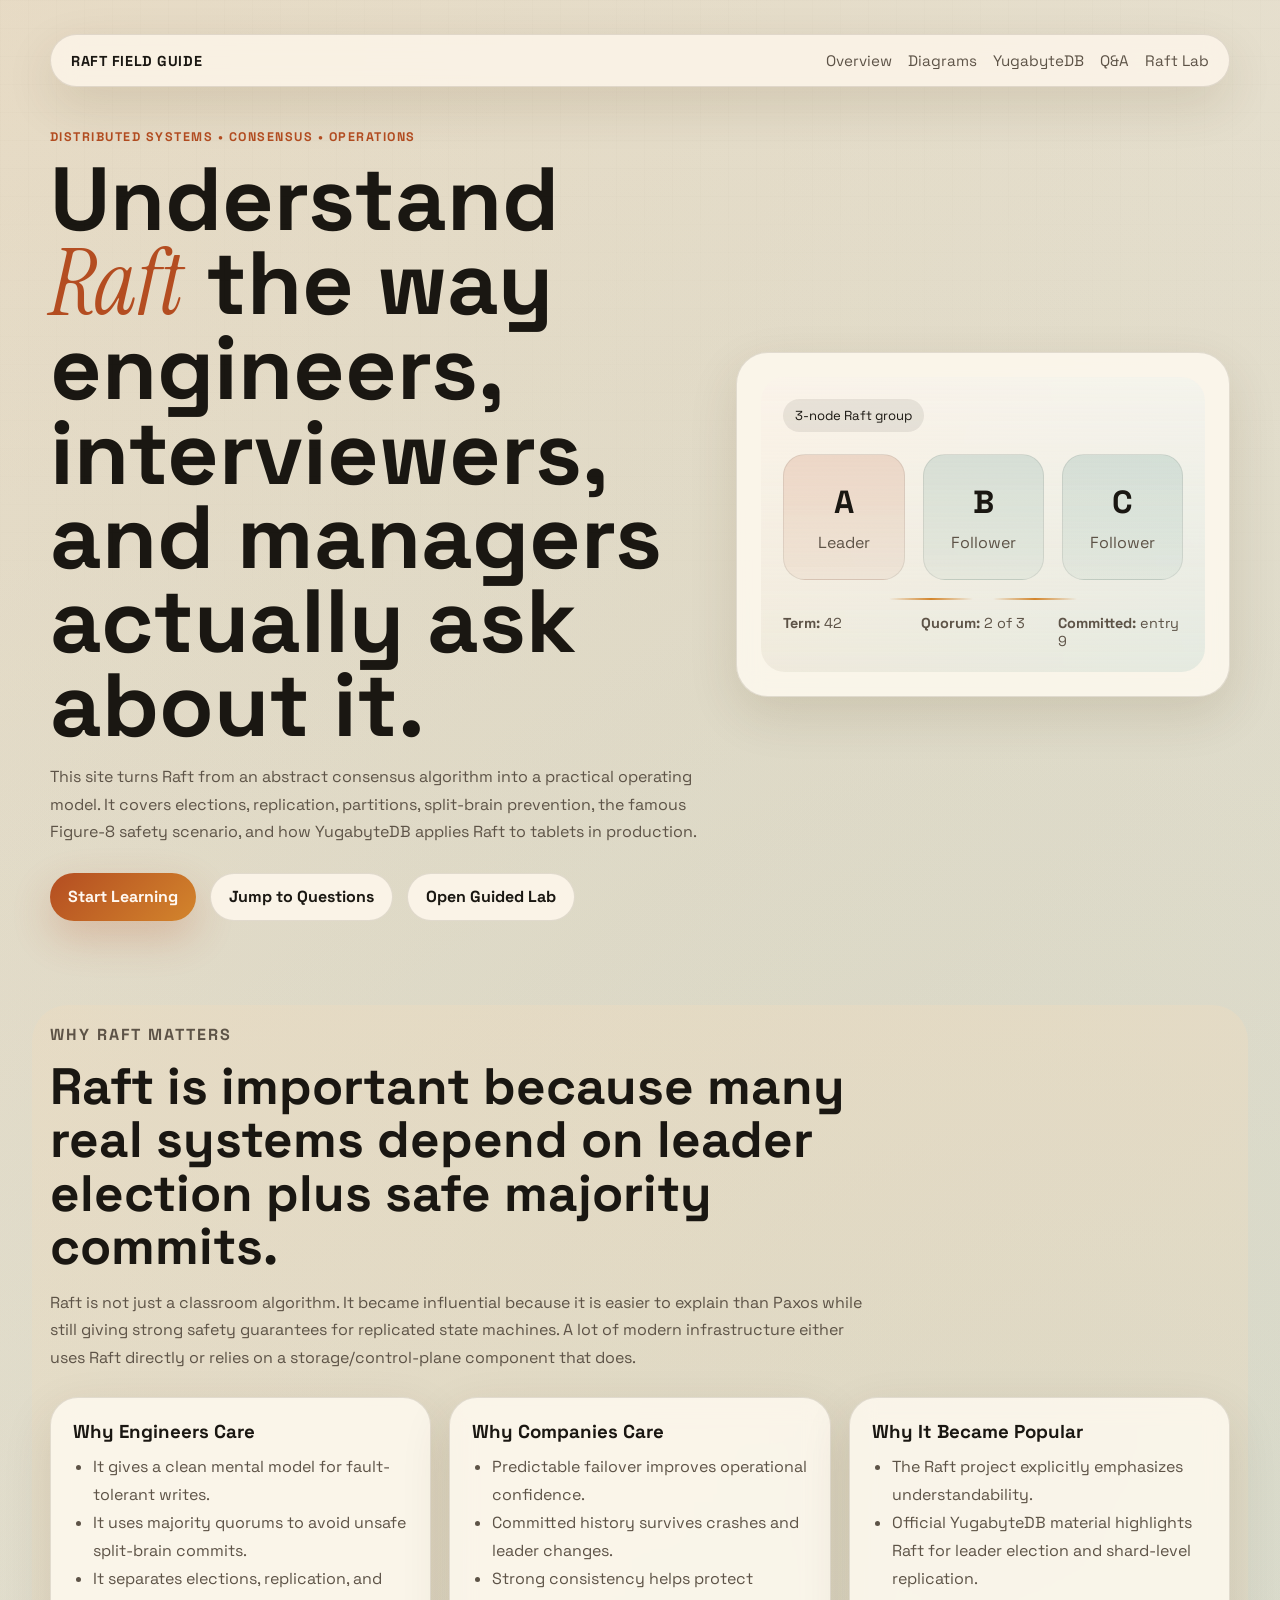
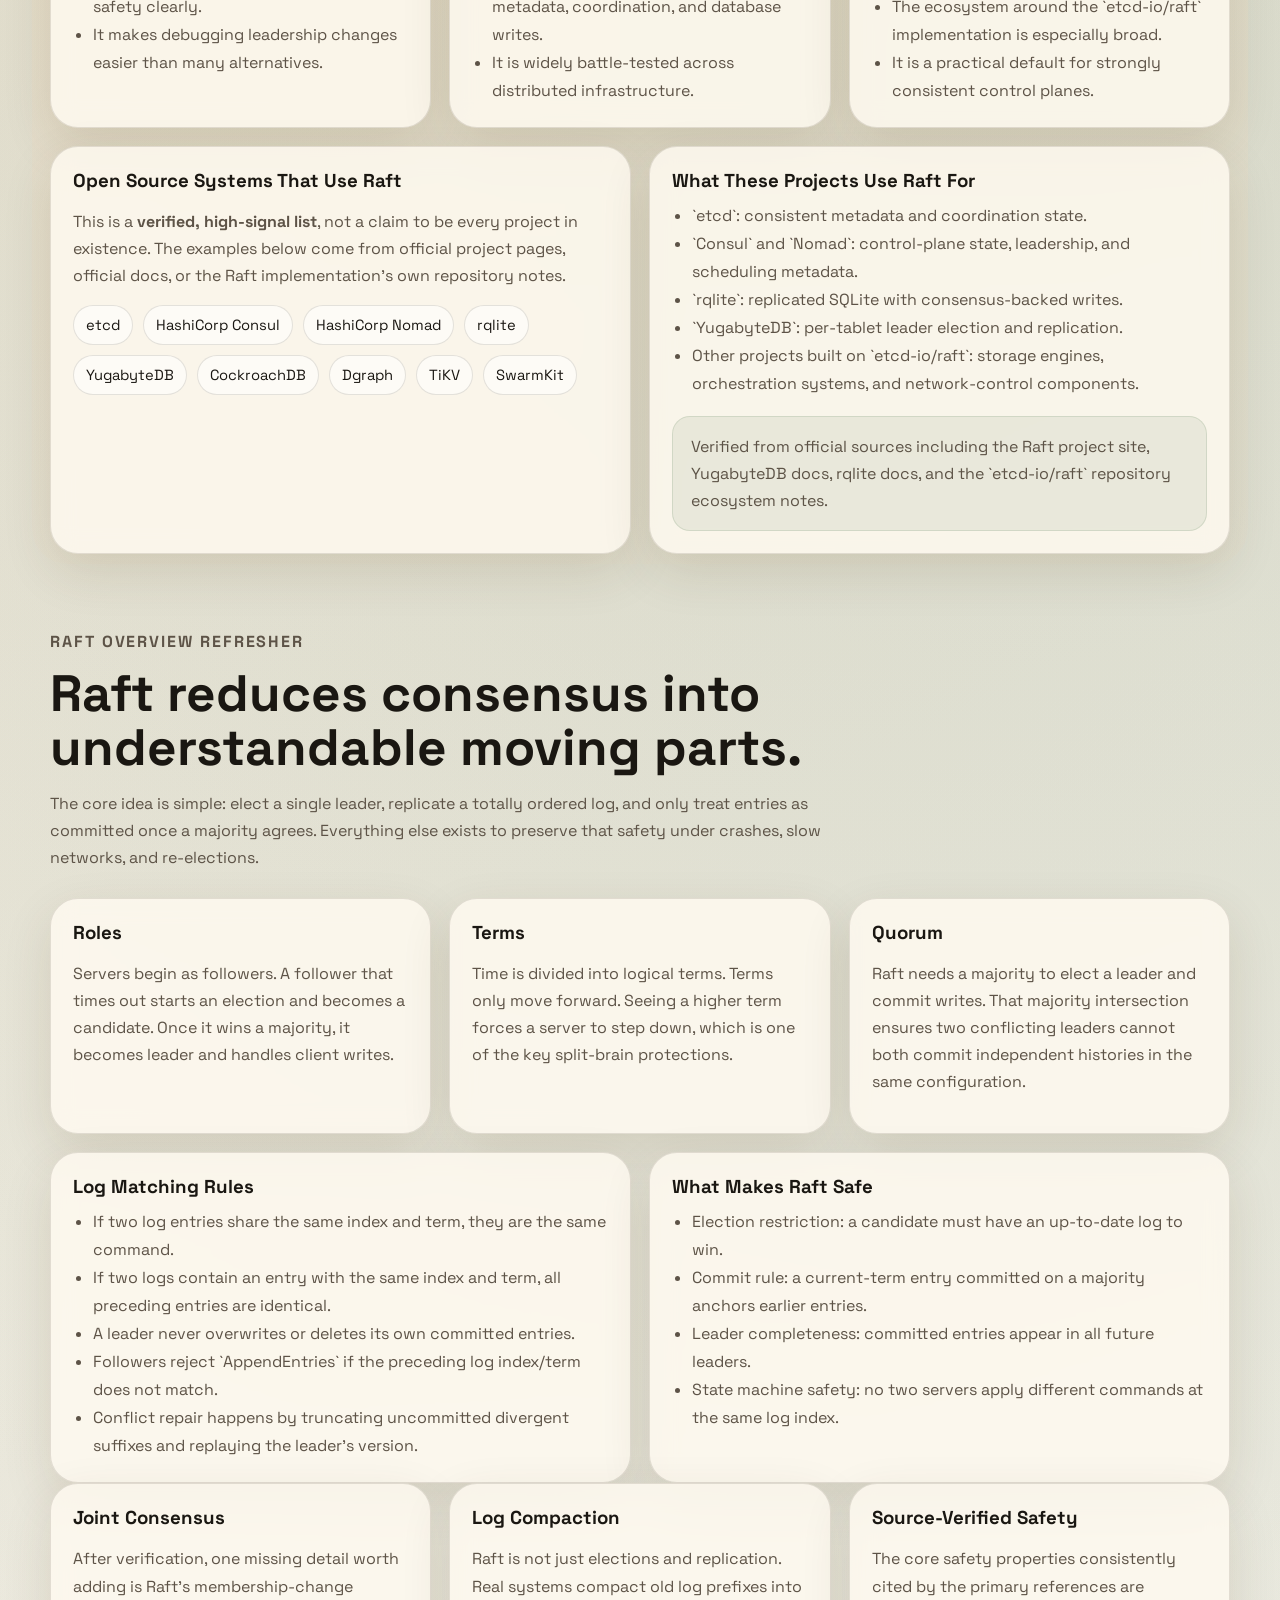
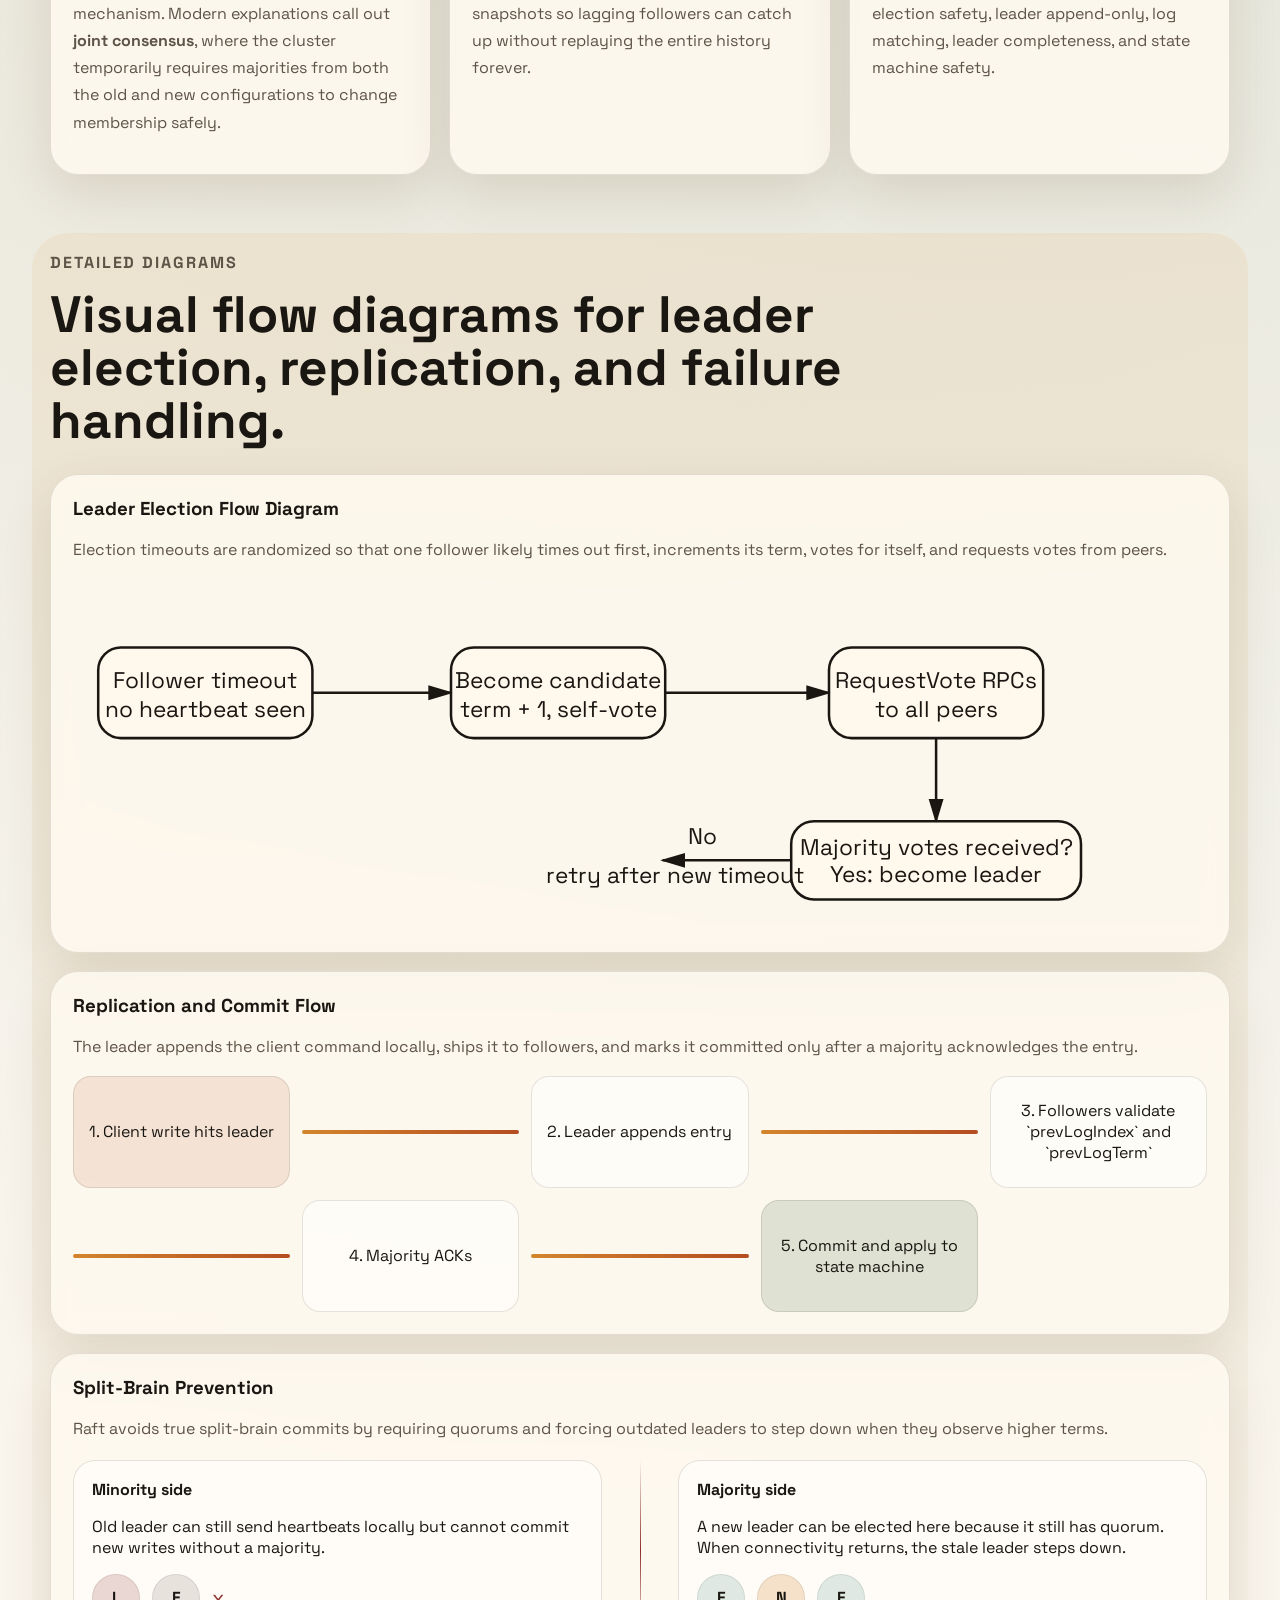
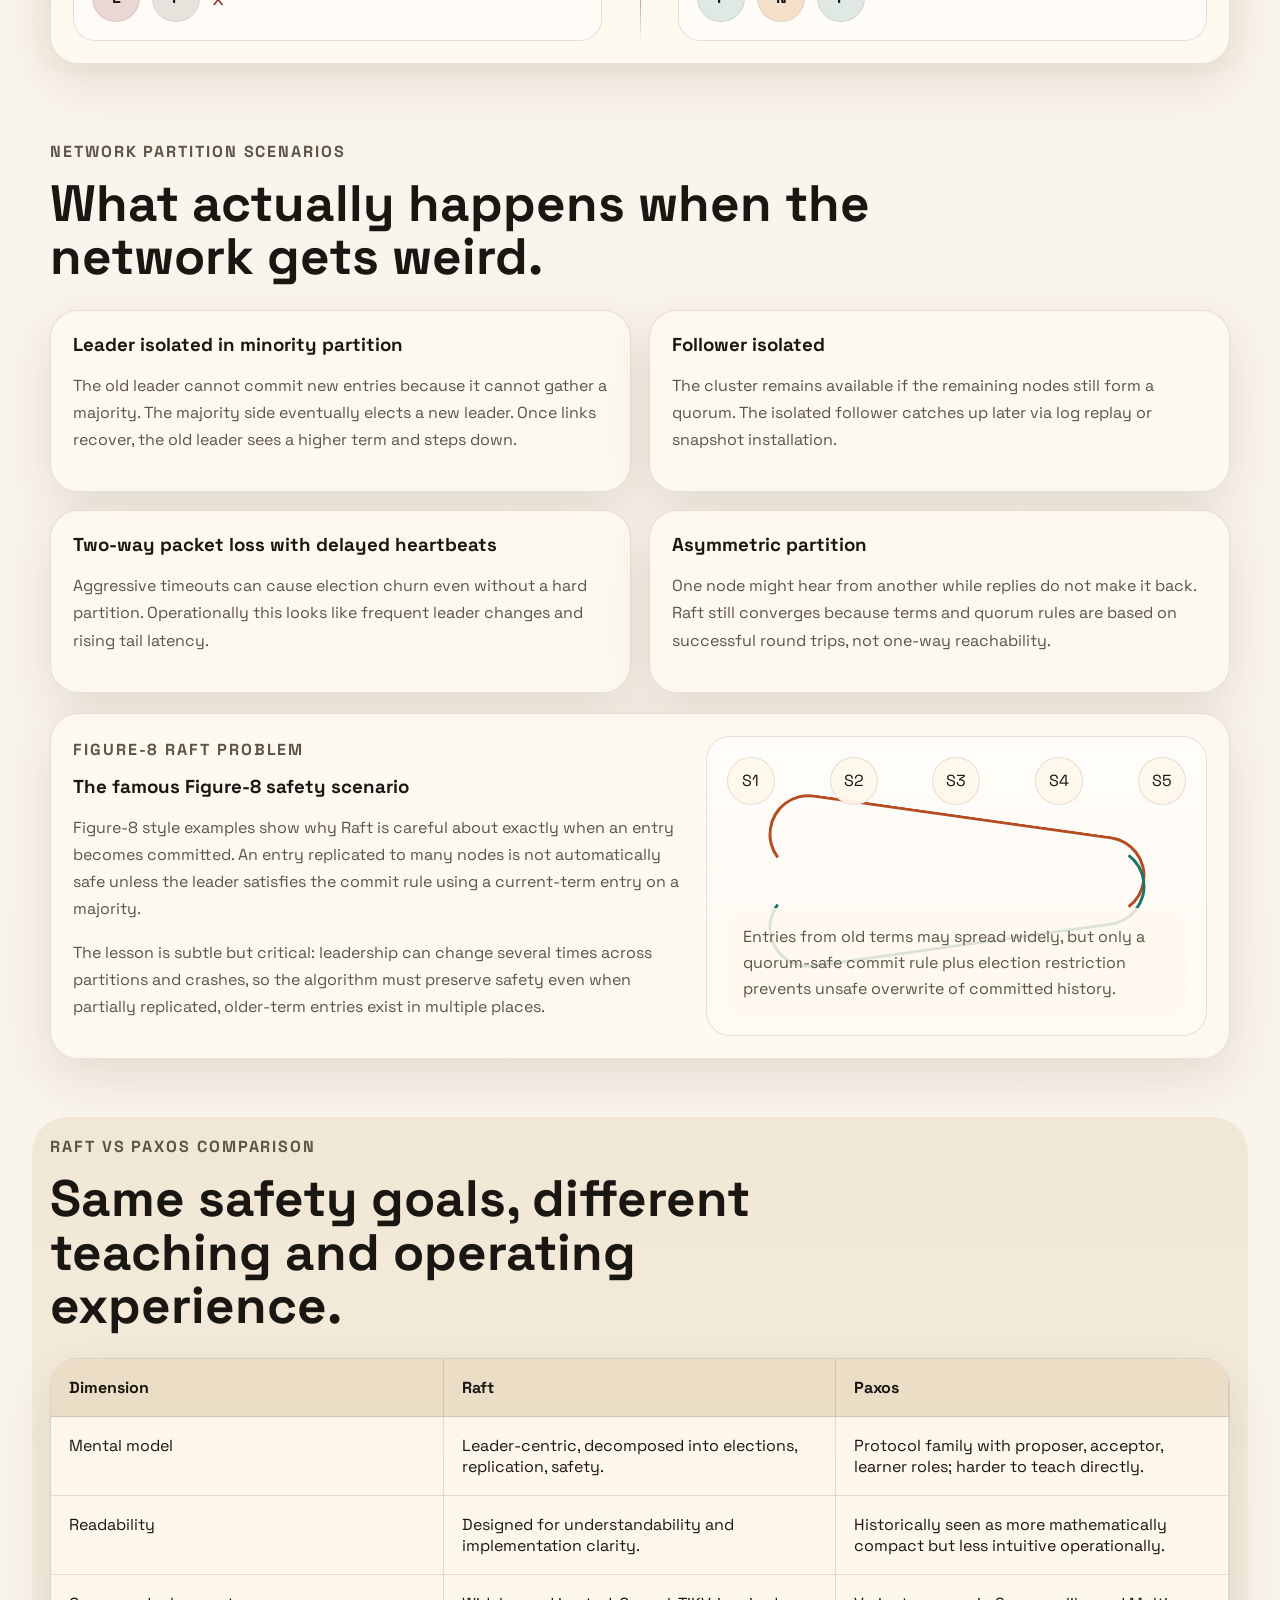
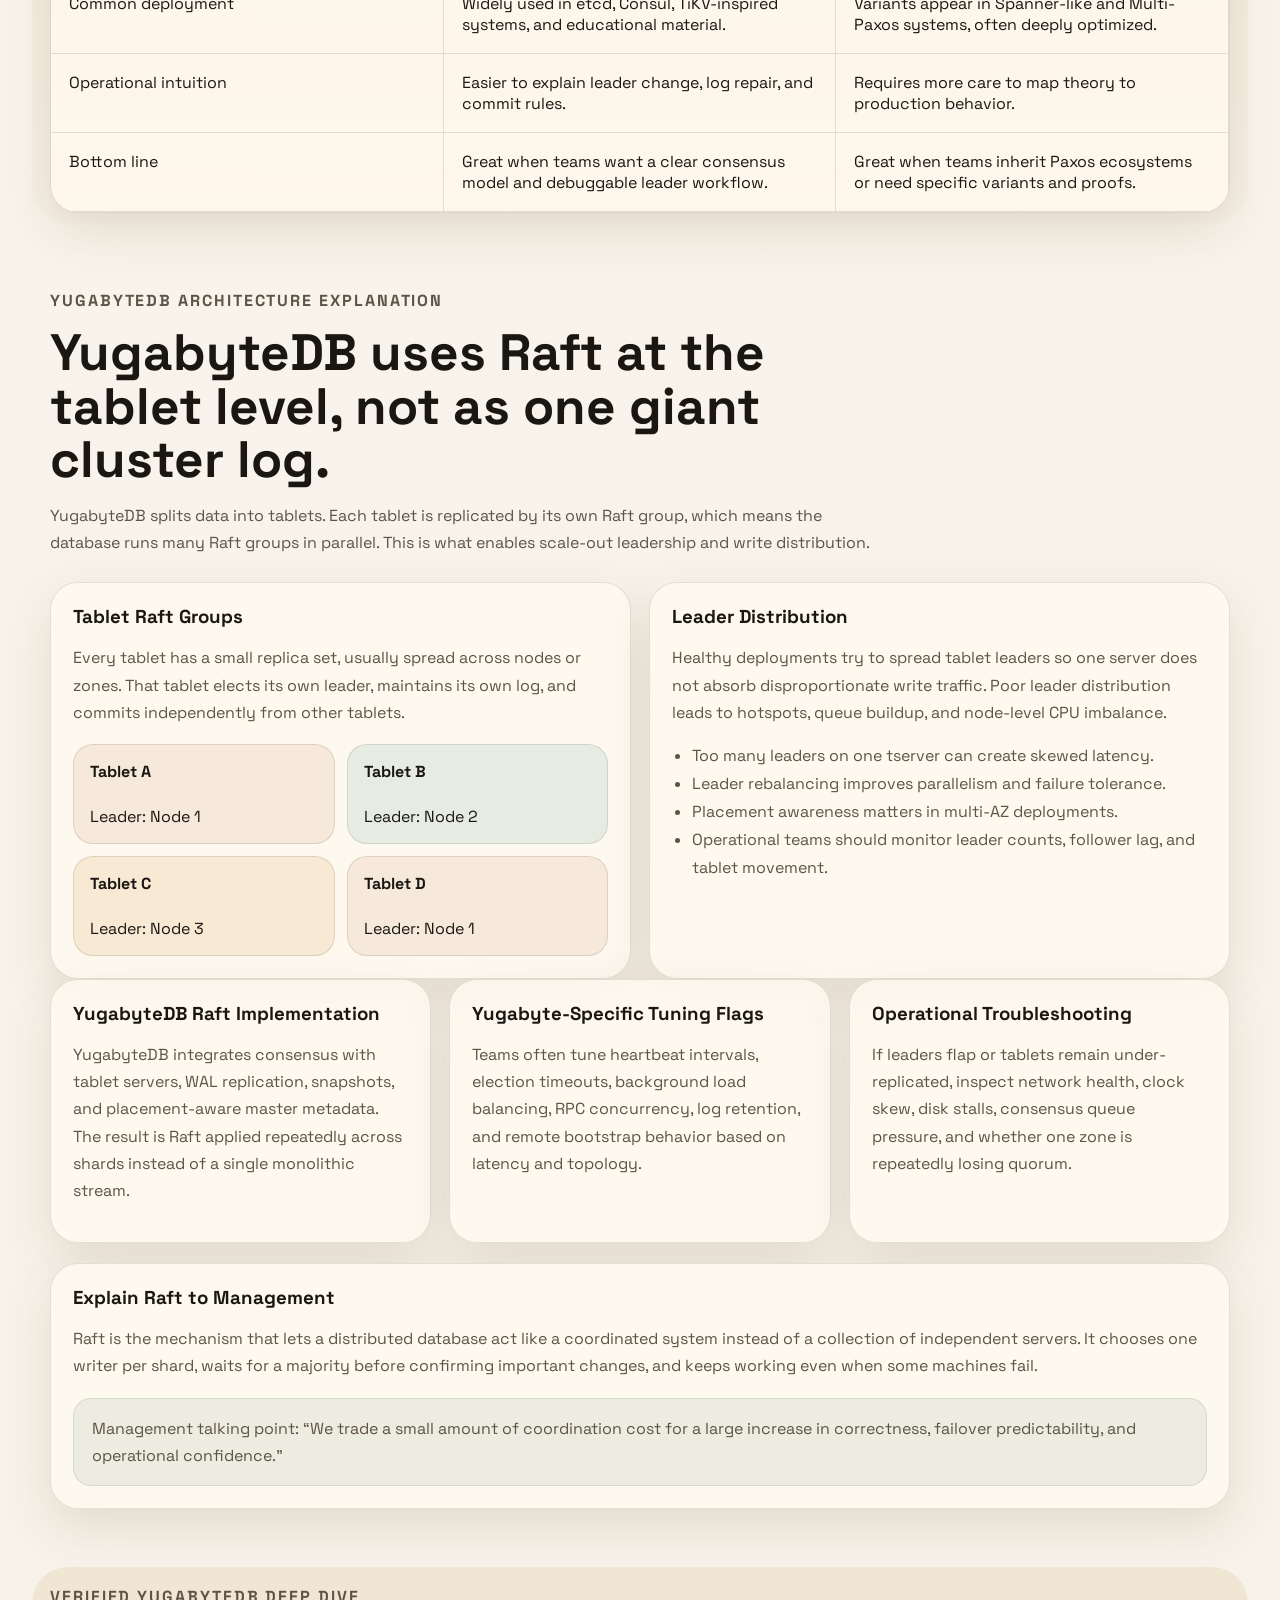
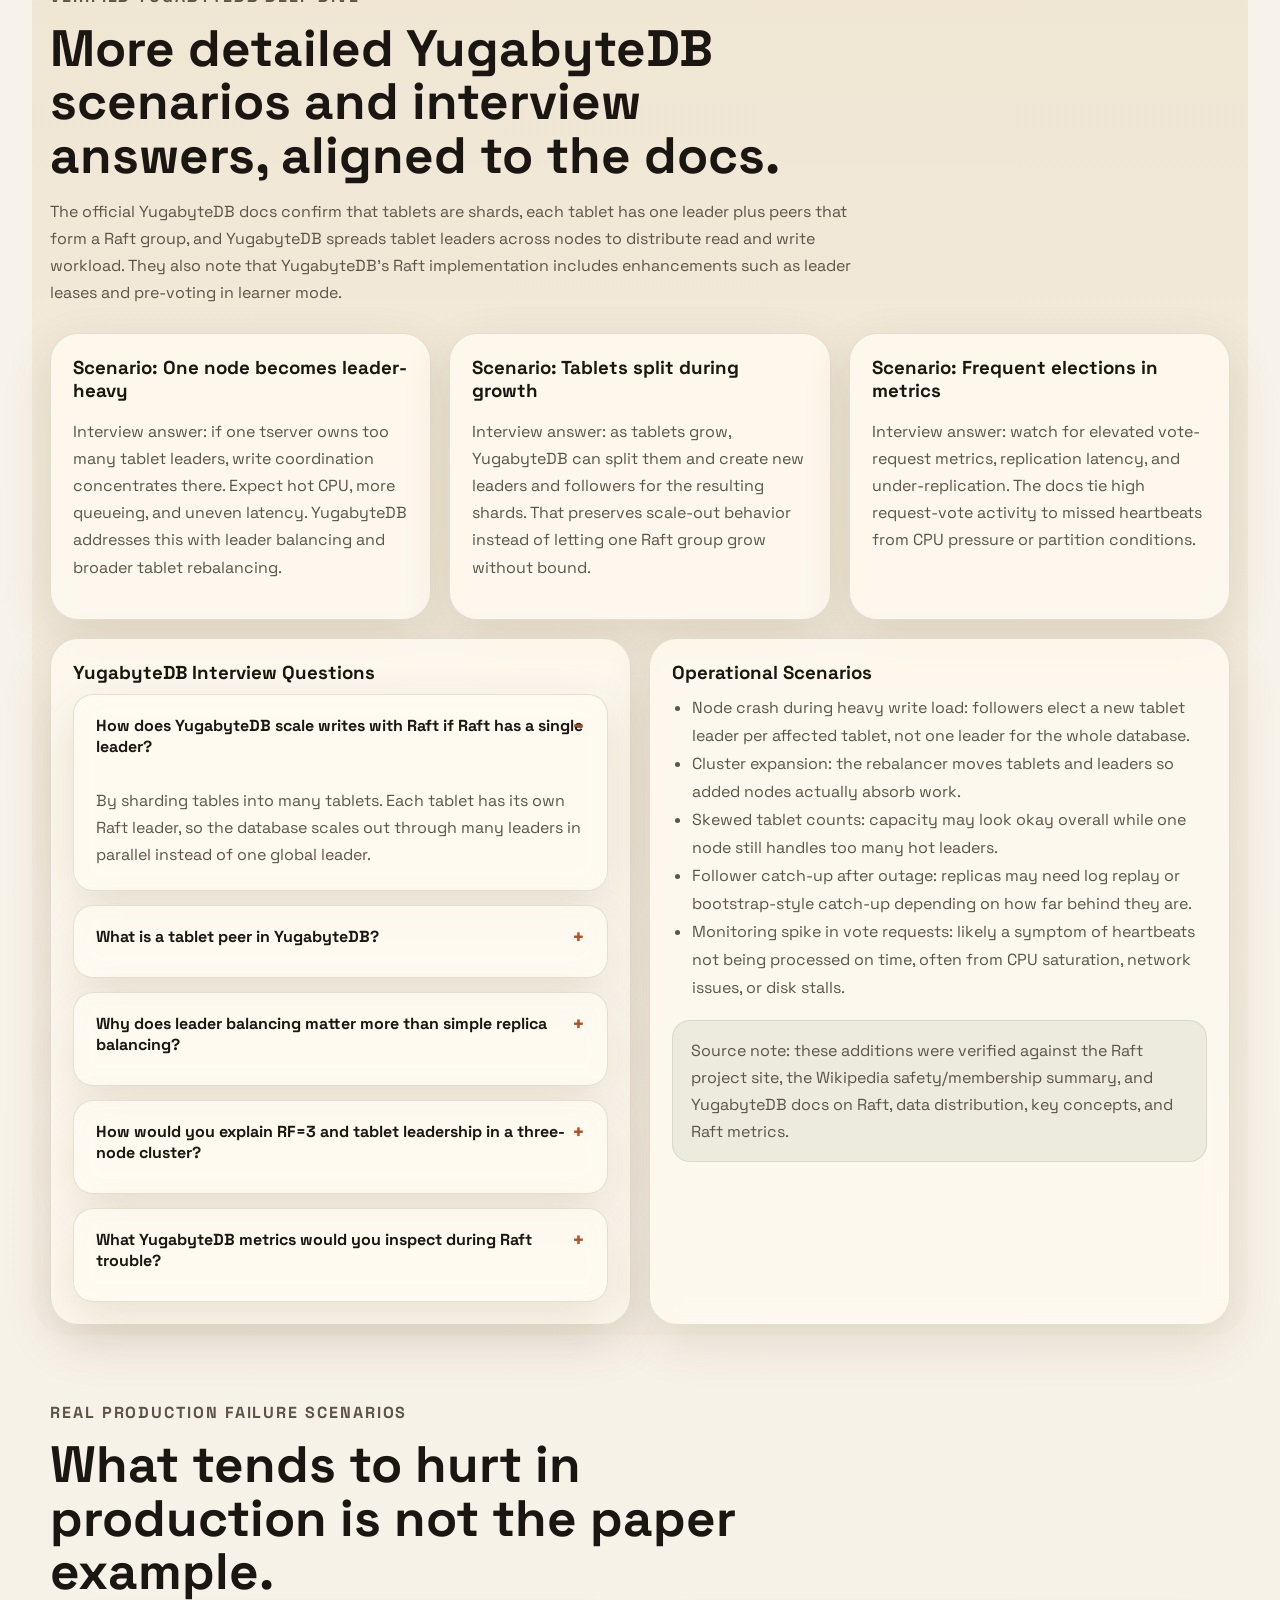
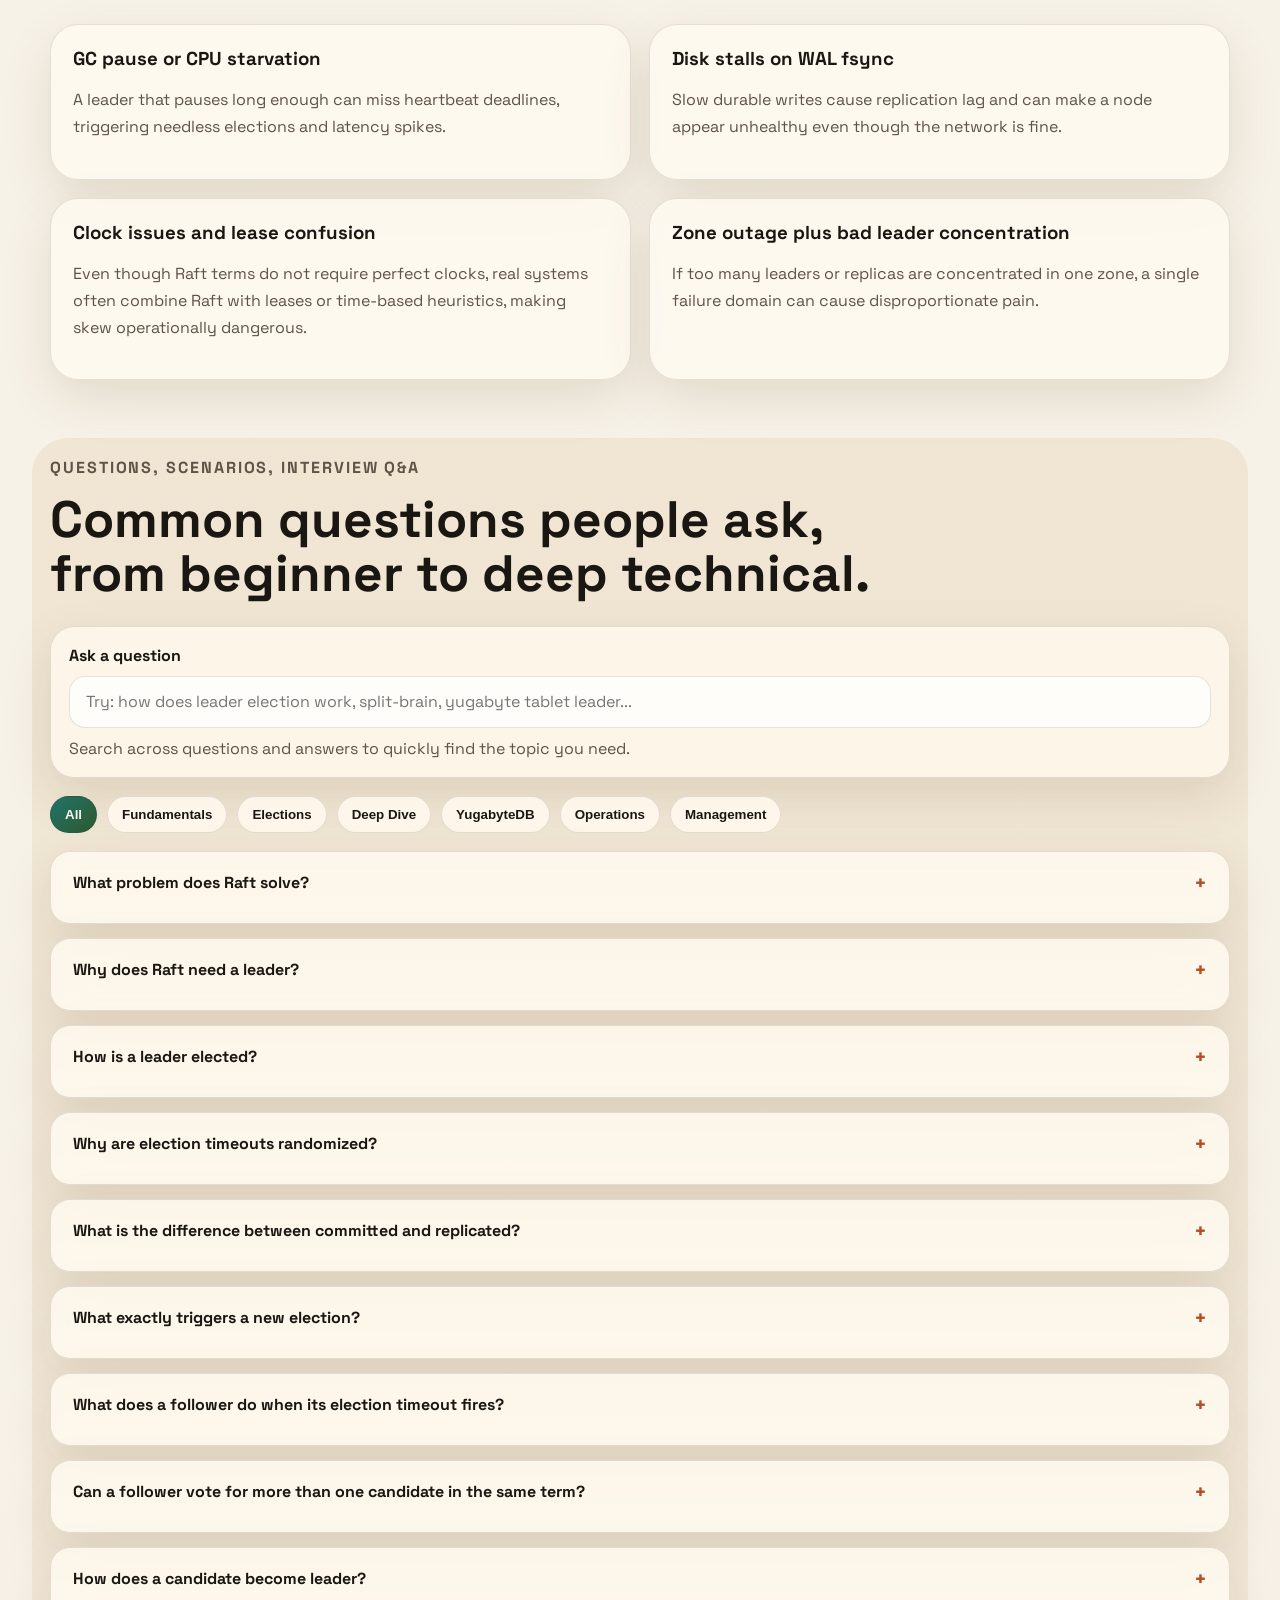
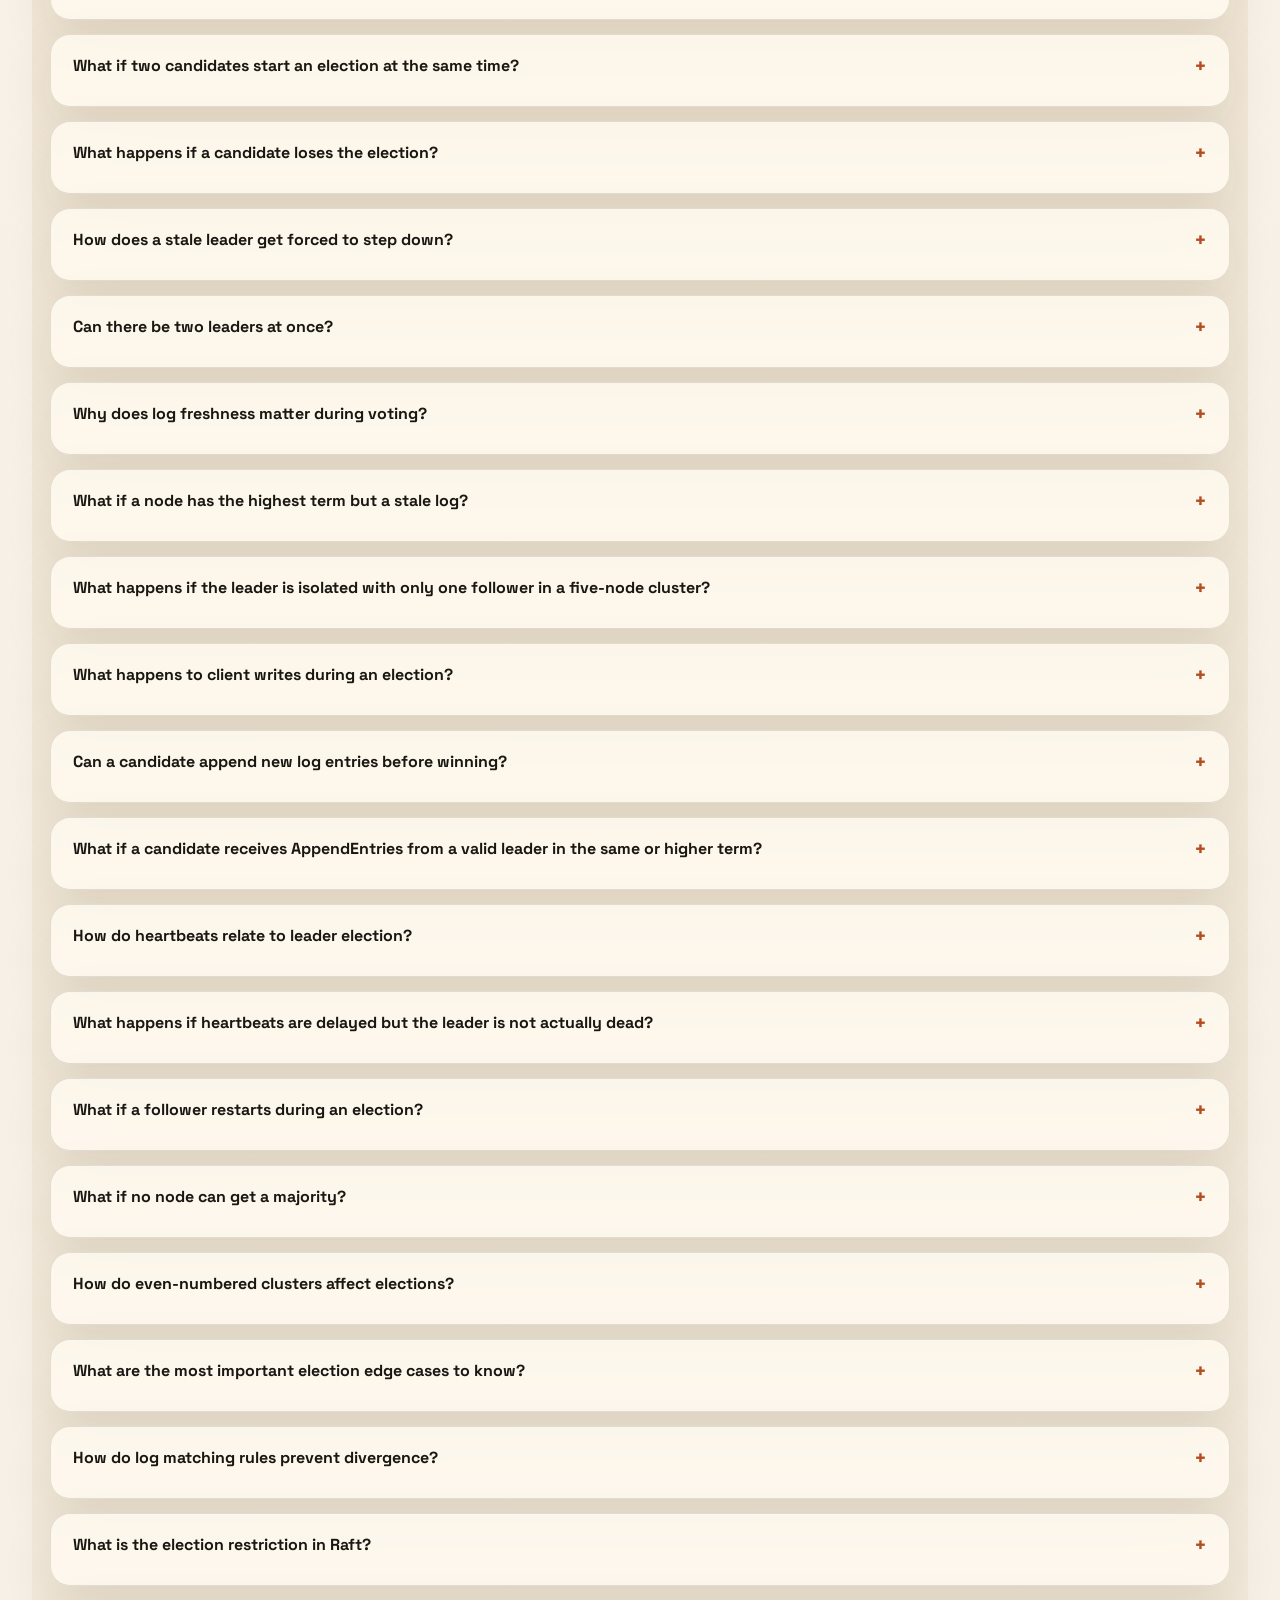
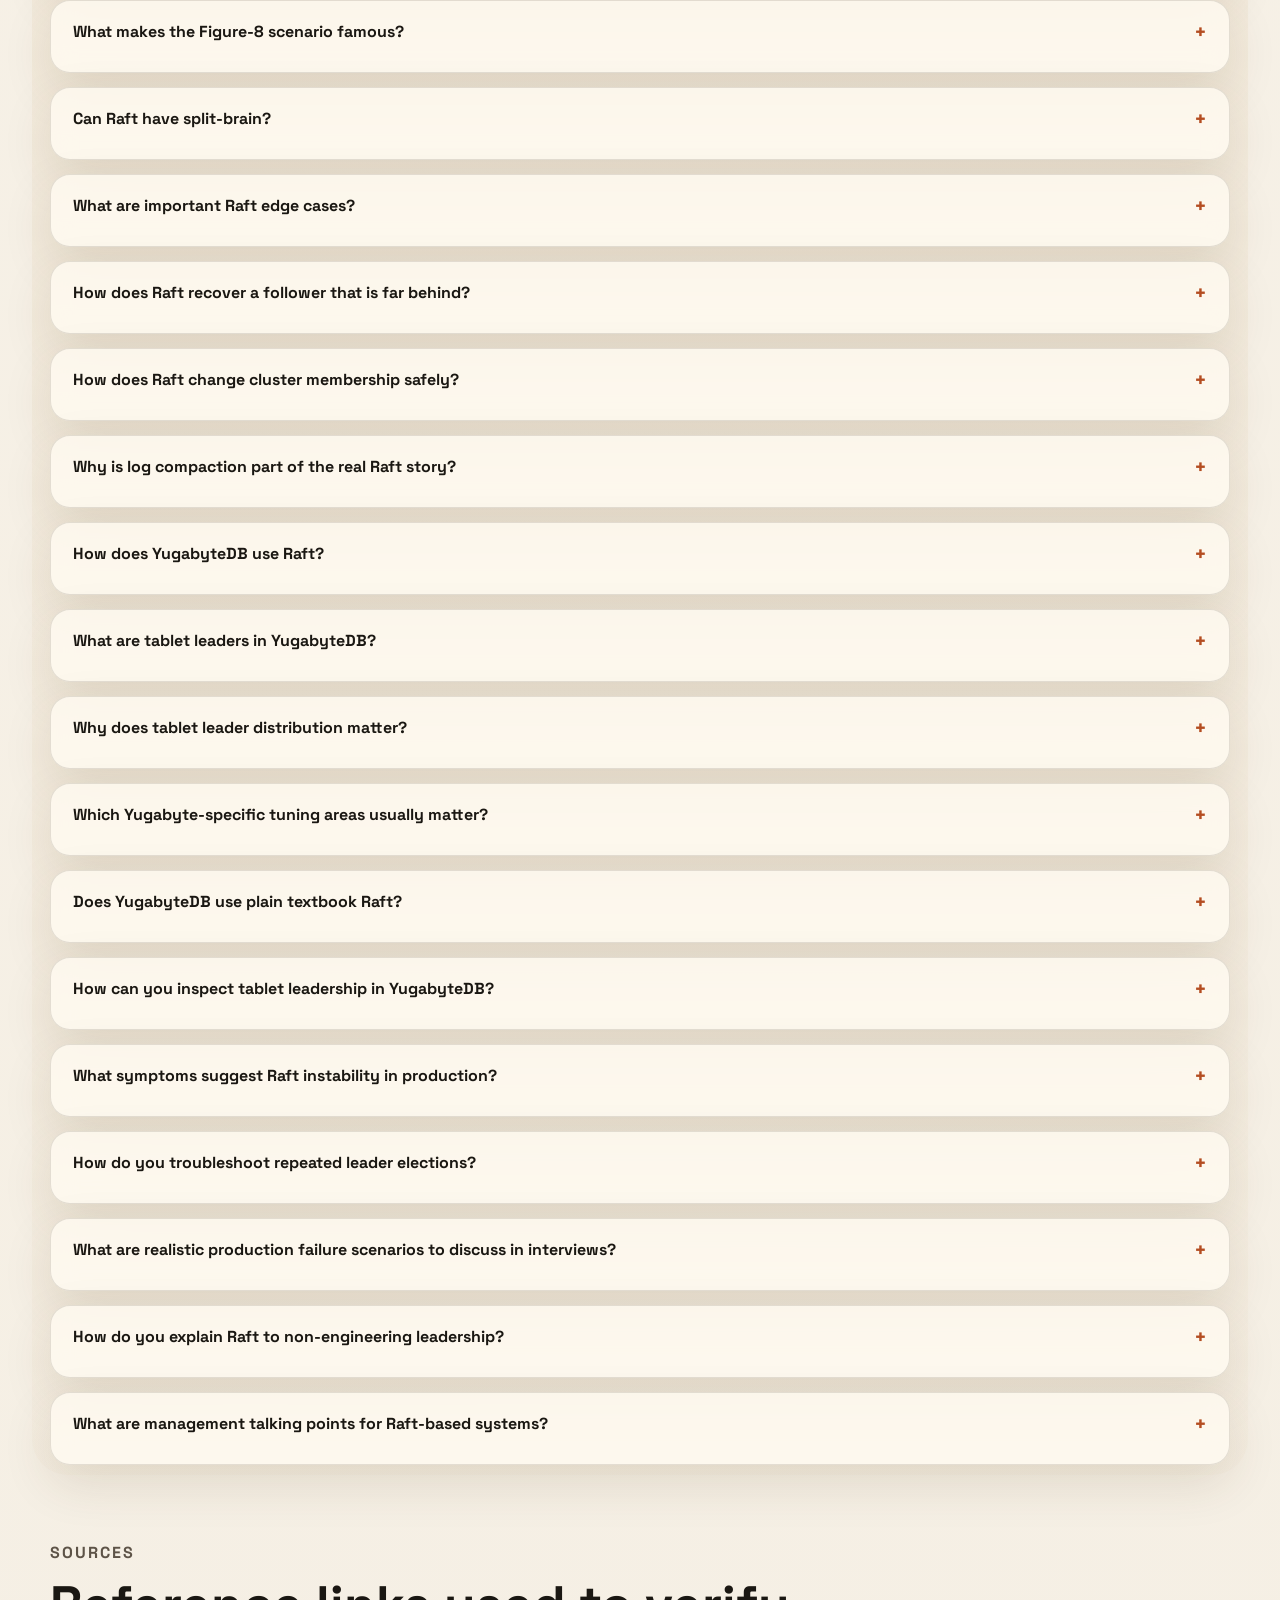
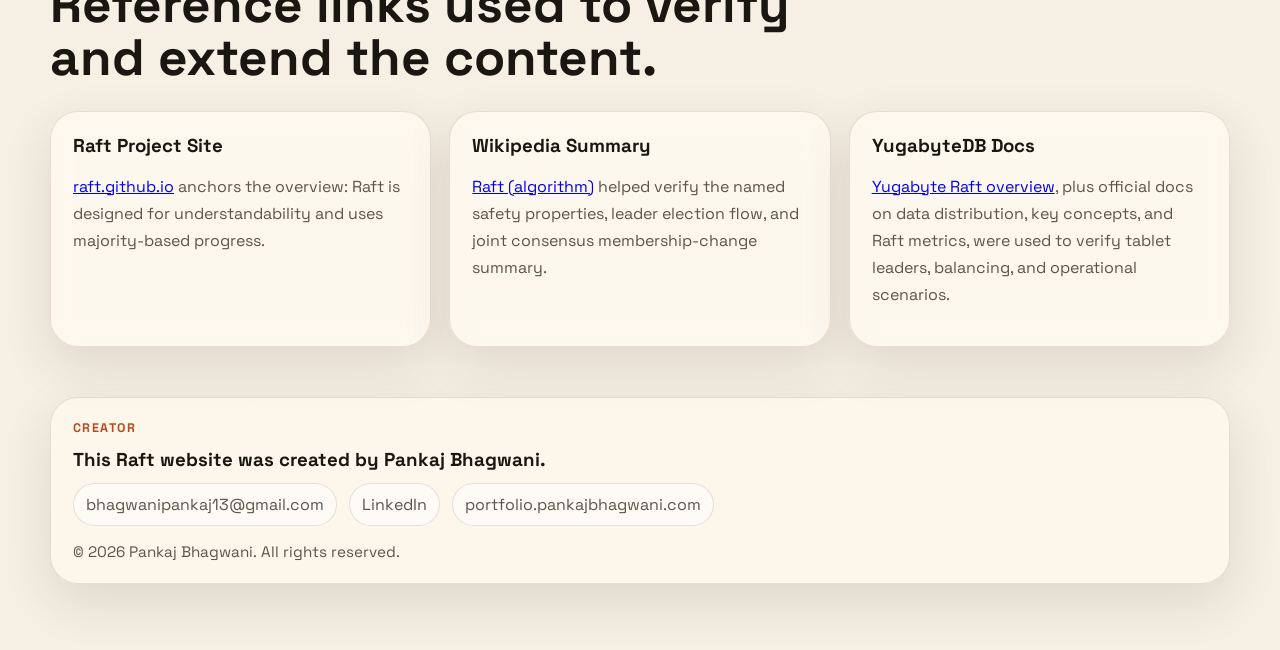
==== commit f1967cb9: "Add homepage hero link and FAQ search" ====
--- a/index.html
+++ b/index.html
@@ -34,7 +34,7 @@
           <div class="hero-copy">
             <p class="eyebrow">Distributed Systems • Consensus • Operations</p>
             <h1>
-              Understand <span>Raft</span> the way engineers, interviewers, and
+              Understand <a class="hero-link" href="https://raftprotocol.com/">Raft</a> the way engineers, interviewers, and
               managers actually ask about it.
             </h1>
             <p class="hero-text">
@@ -719,6 +719,19 @@
             <h2>Common questions people ask, from beginner to deep technical.</h2>
           </div>
 
+          <div class="search-panel">
+            <label class="search-label" for="faq-search">Ask a question</label>
+            <input
+              id="faq-search"
+              class="search-input"
+              type="search"
+              placeholder="Try: how does leader election work, split-brain, yugabyte tablet leader..."
+            />
+            <p class="search-help" id="faq-search-status">
+              Search across questions and answers to quickly find the topic you need.
+            </p>
+          </div>
+
           <div class="filter-bar">
             <button class="filter-pill is-active" data-filter="all">All</button>
             <button class="filter-pill" data-filter="fundamentals">Fundamentals</button>
--- a/styles.css
+++ b/styles.css
@@ -126,6 +126,18 @@
   color: var(--rust);
 }
 
+.hero-link {
+  font-family: "Instrument Serif", serif;
+  font-style: italic;
+  font-weight: 400;
+  color: var(--rust);
+  text-decoration: none;
+}
+
+.hero-link:hover {
+  text-decoration: underline;
+}
+
 .hero-text,
 .section-heading p,
 .info-card p,
@@ -626,6 +638,42 @@
   background: rgba(255, 248, 237, 0.9);
 }
 
+.search-panel {
+  padding: 18px;
+  margin-bottom: 18px;
+  border-radius: 24px;
+  border: 1px solid var(--line);
+  background: rgba(255, 248, 237, 0.82);
+  box-shadow: var(--shadow);
+}
+
+.search-label {
+  display: block;
+  font-weight: 700;
+  margin-bottom: 10px;
+}
+
+.search-input {
+  width: 100%;
+  min-height: 52px;
+  padding: 0 16px;
+  border-radius: 16px;
+  border: 1px solid var(--line);
+  background: rgba(255, 255, 255, 0.72);
+  color: var(--ink);
+  font: inherit;
+}
+
+.search-input:focus {
+  outline: 2px solid rgba(180, 77, 33, 0.24);
+  border-color: rgba(180, 77, 33, 0.3);
+}
+
+.search-help {
+  margin: 10px 0 0;
+  color: var(--muted);
+}
+
 .filter-bar {
   display: flex;
   flex-wrap: wrap;
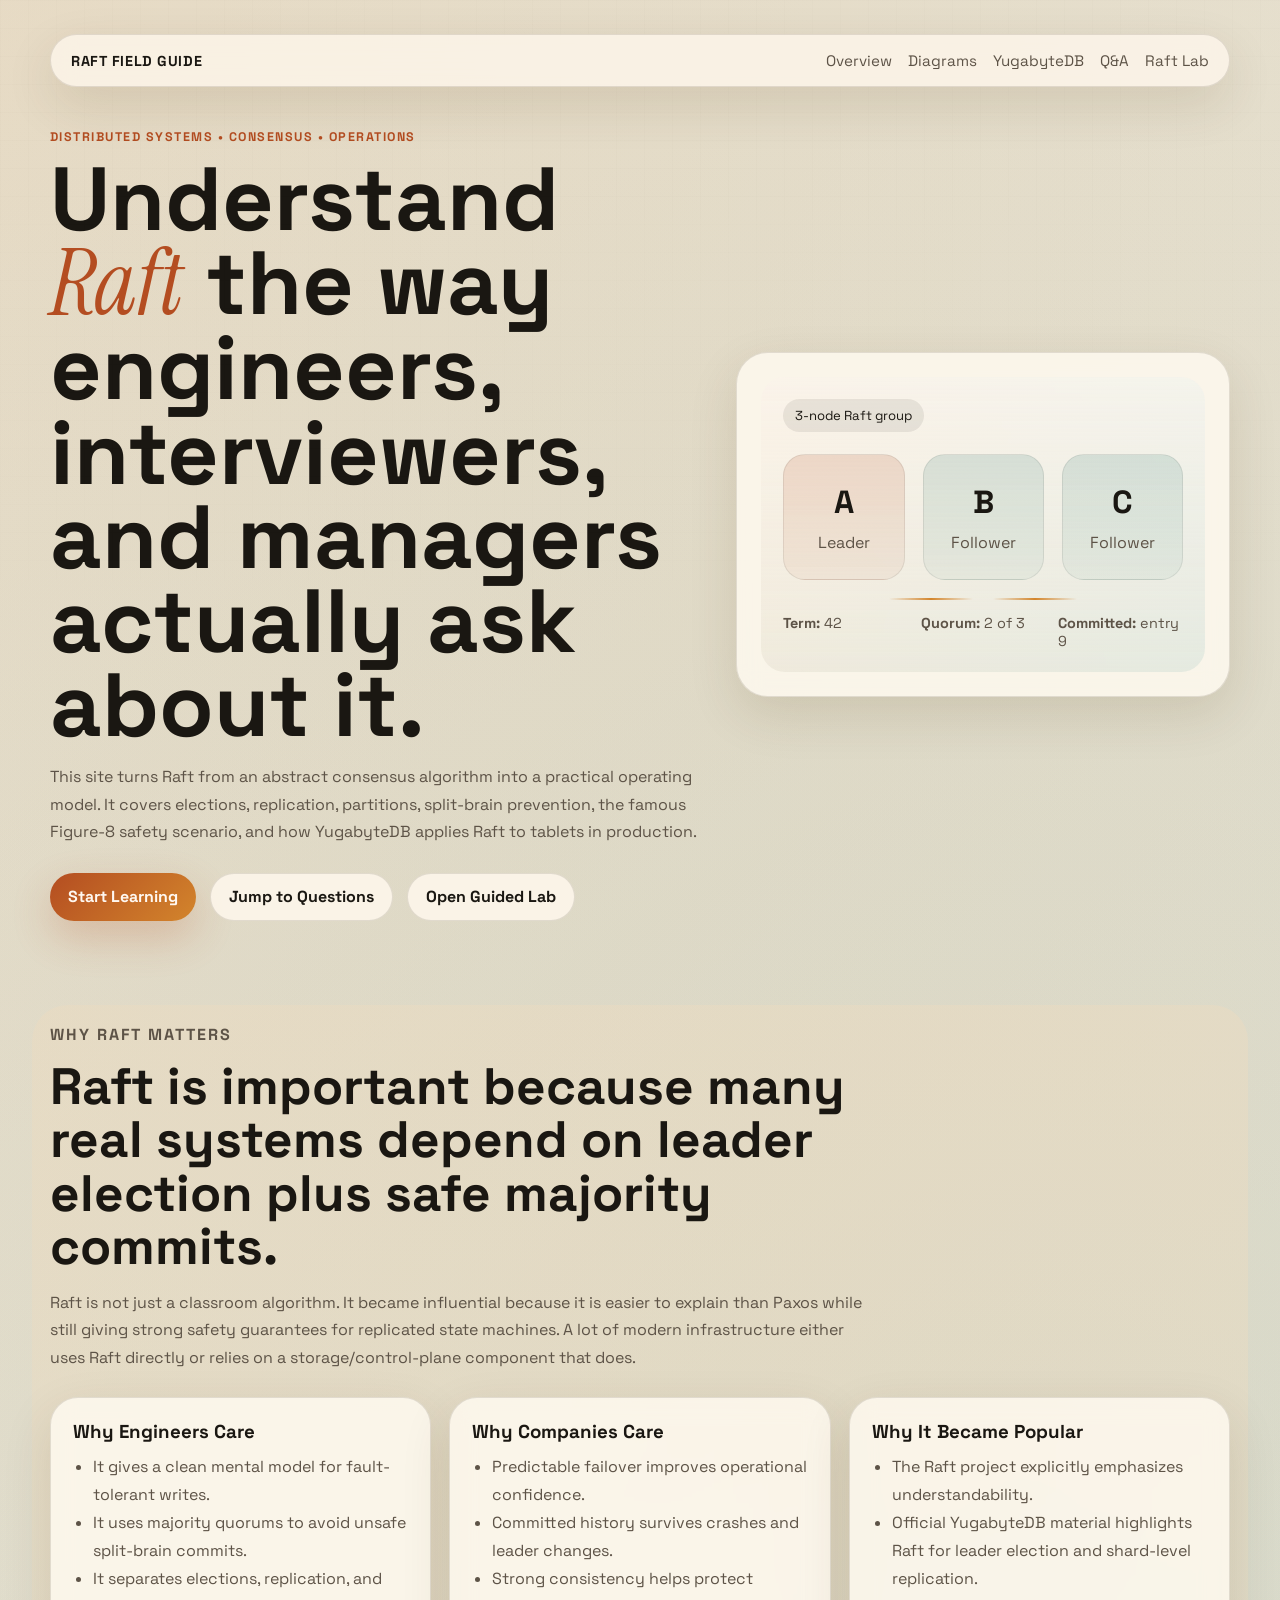
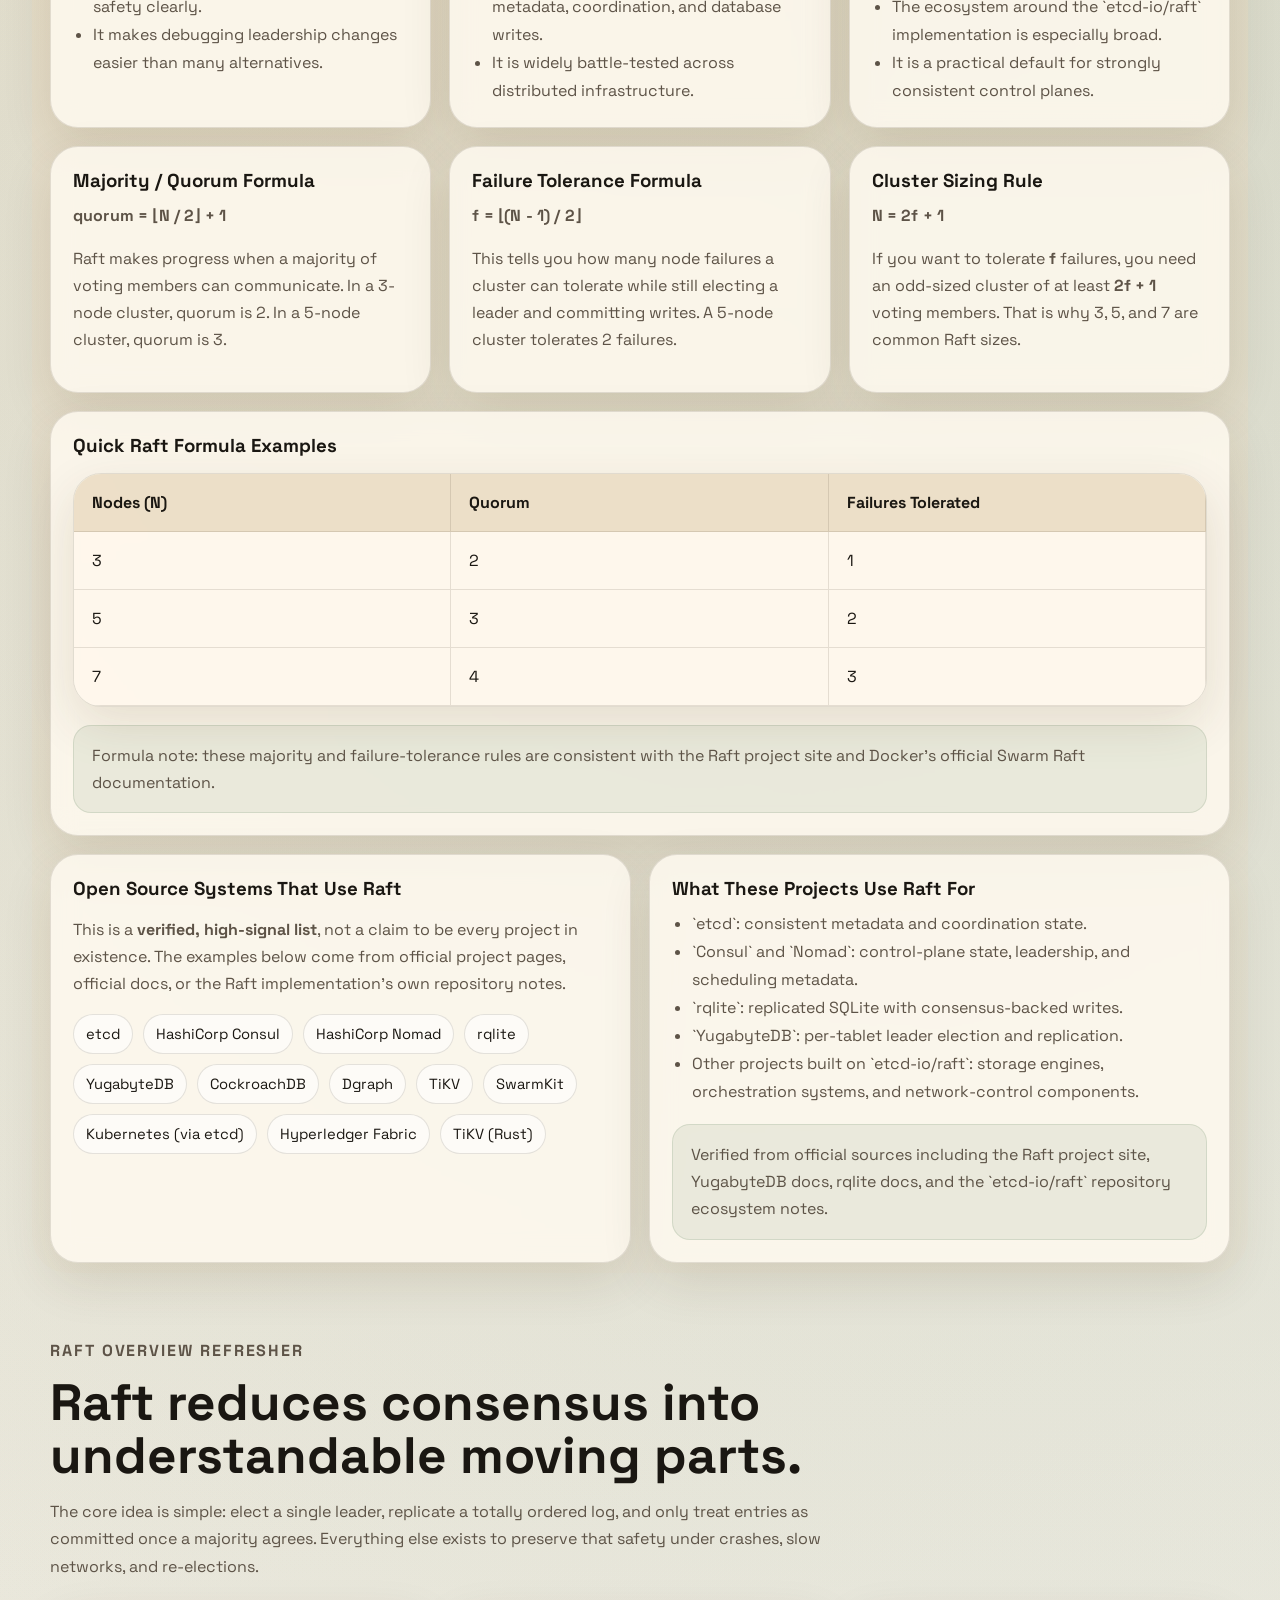
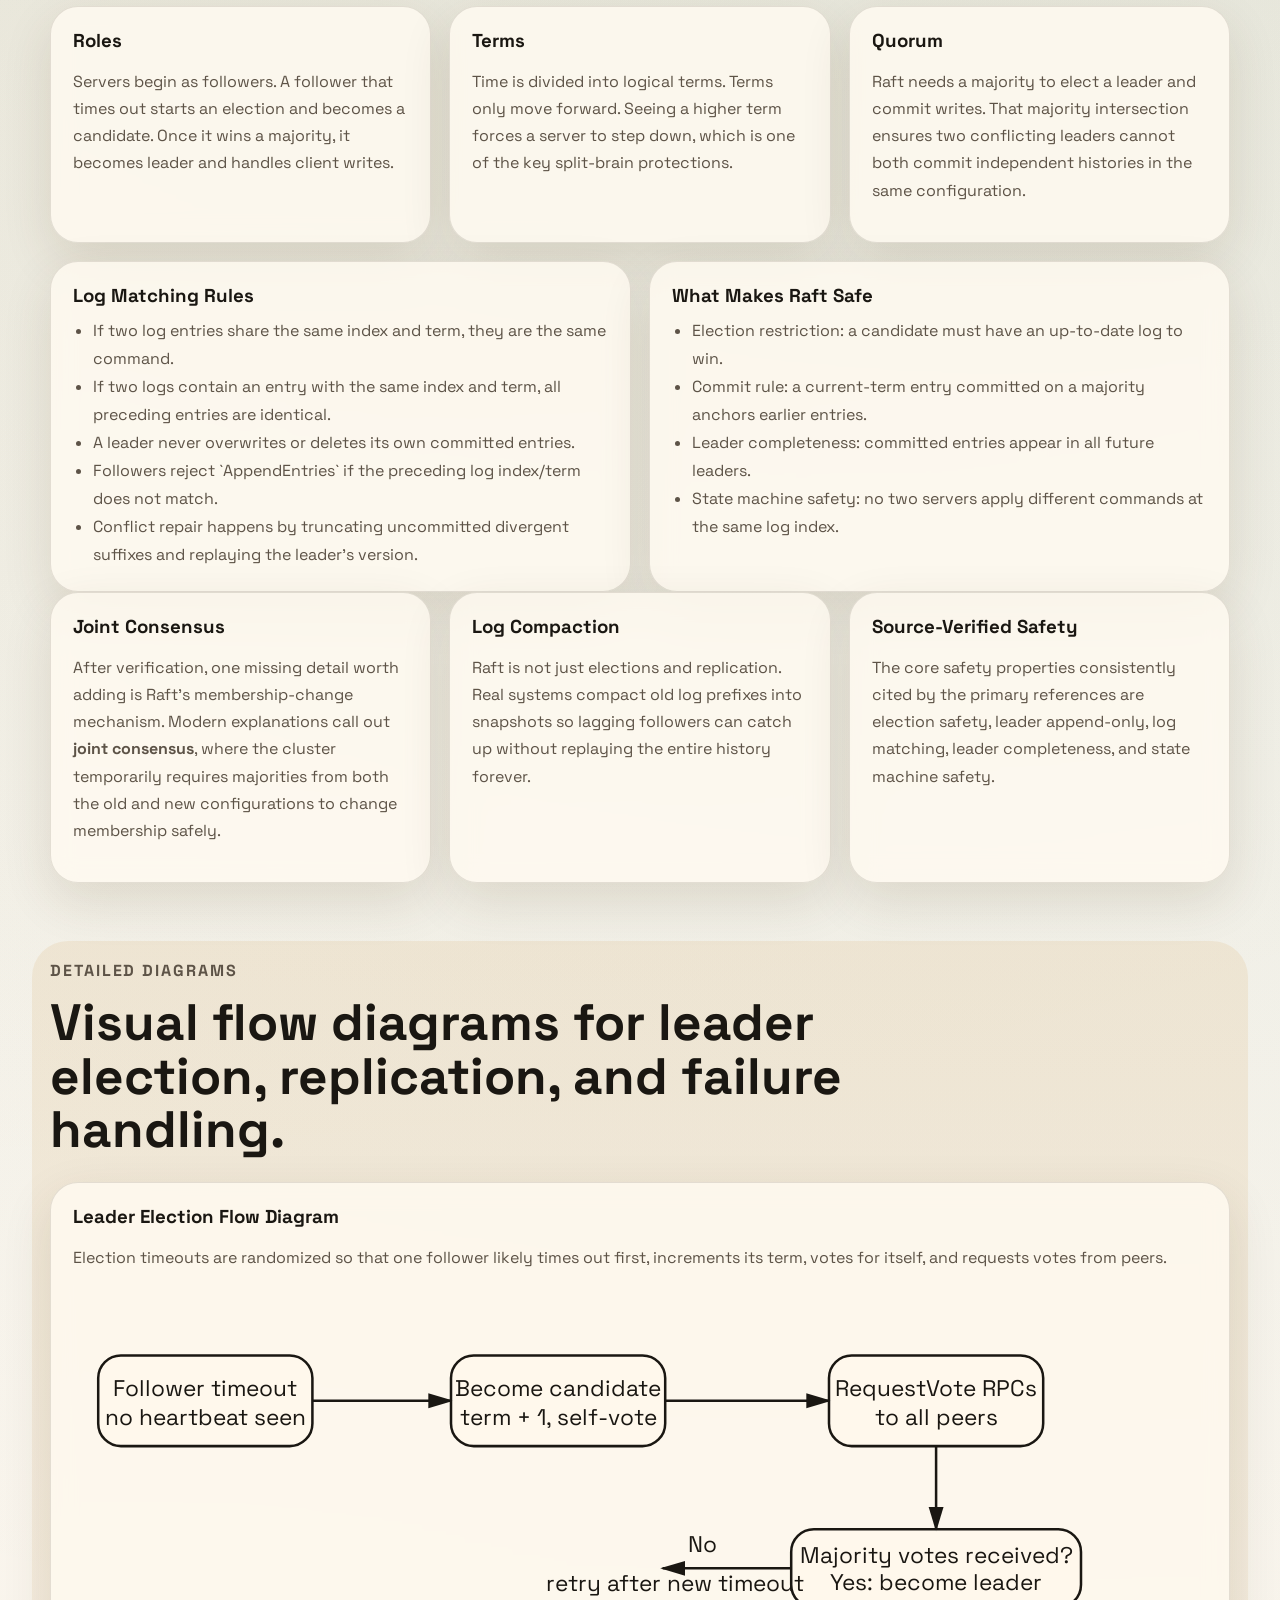
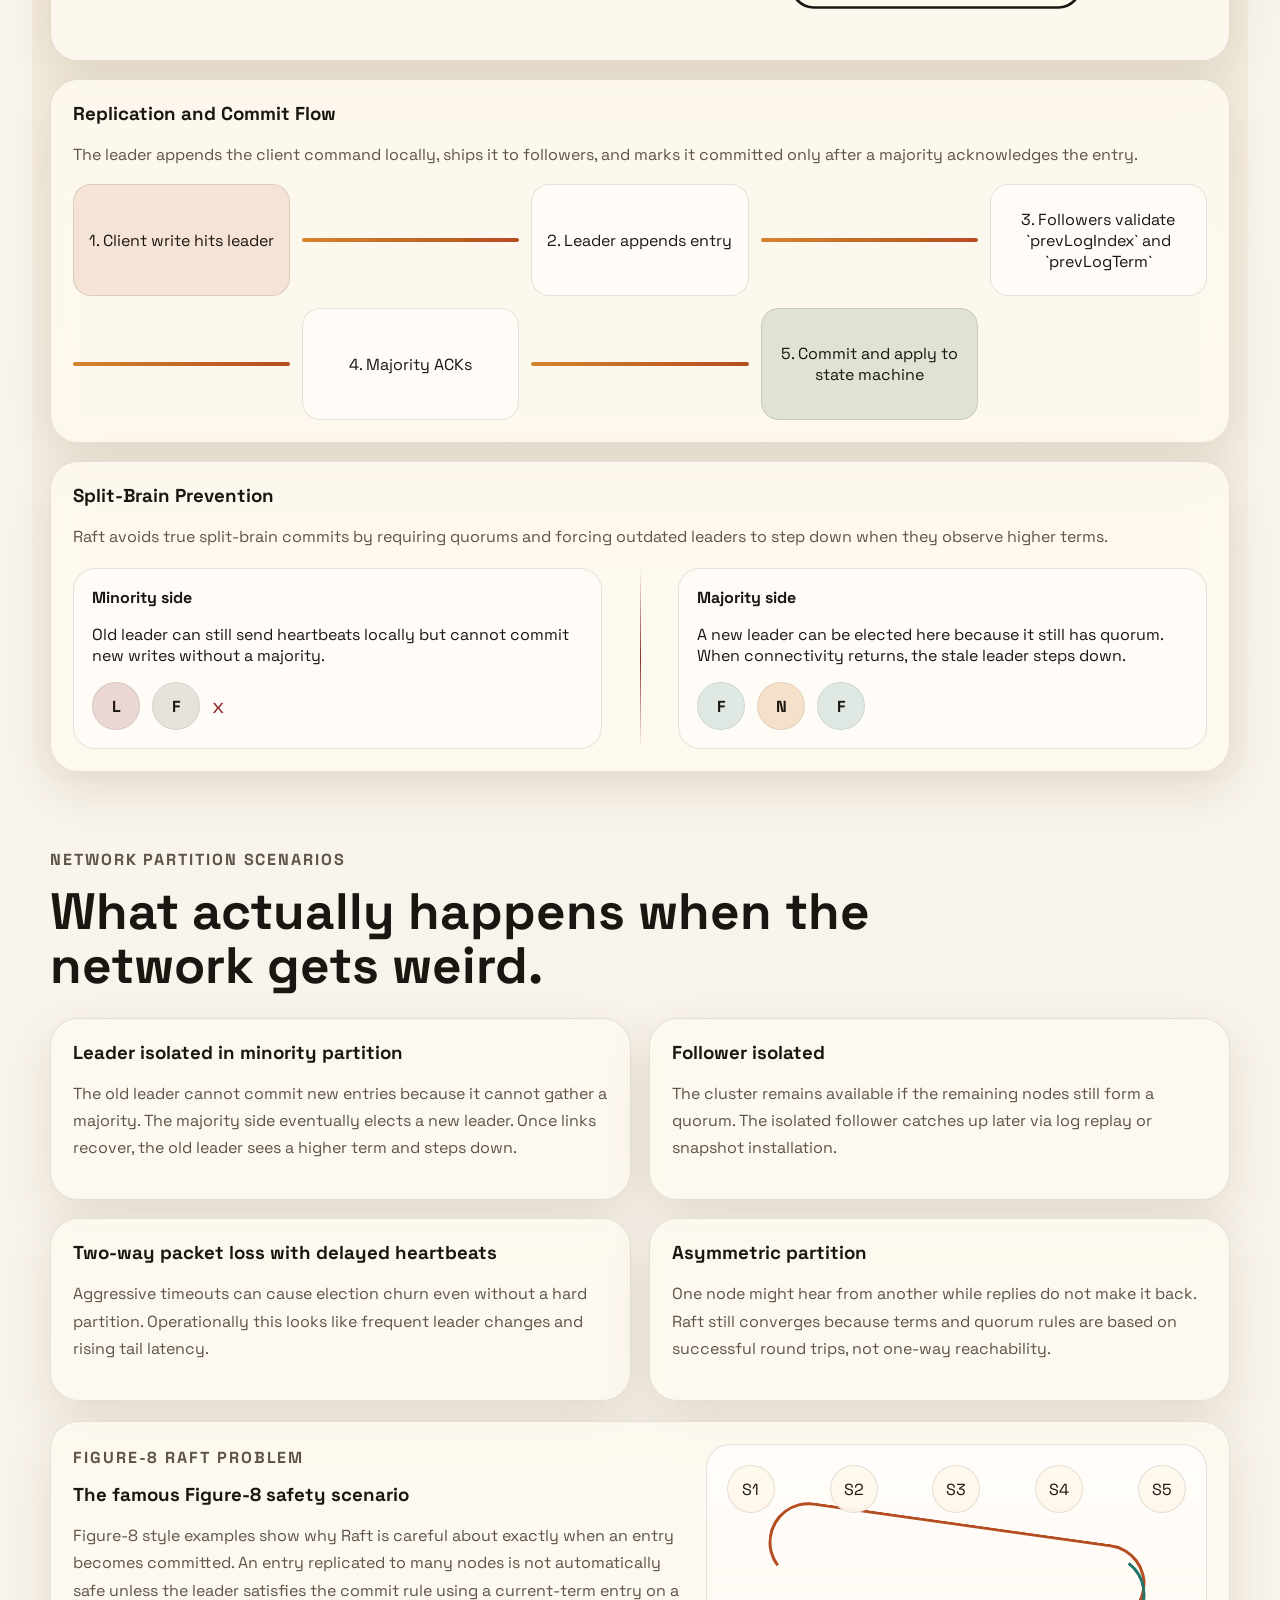
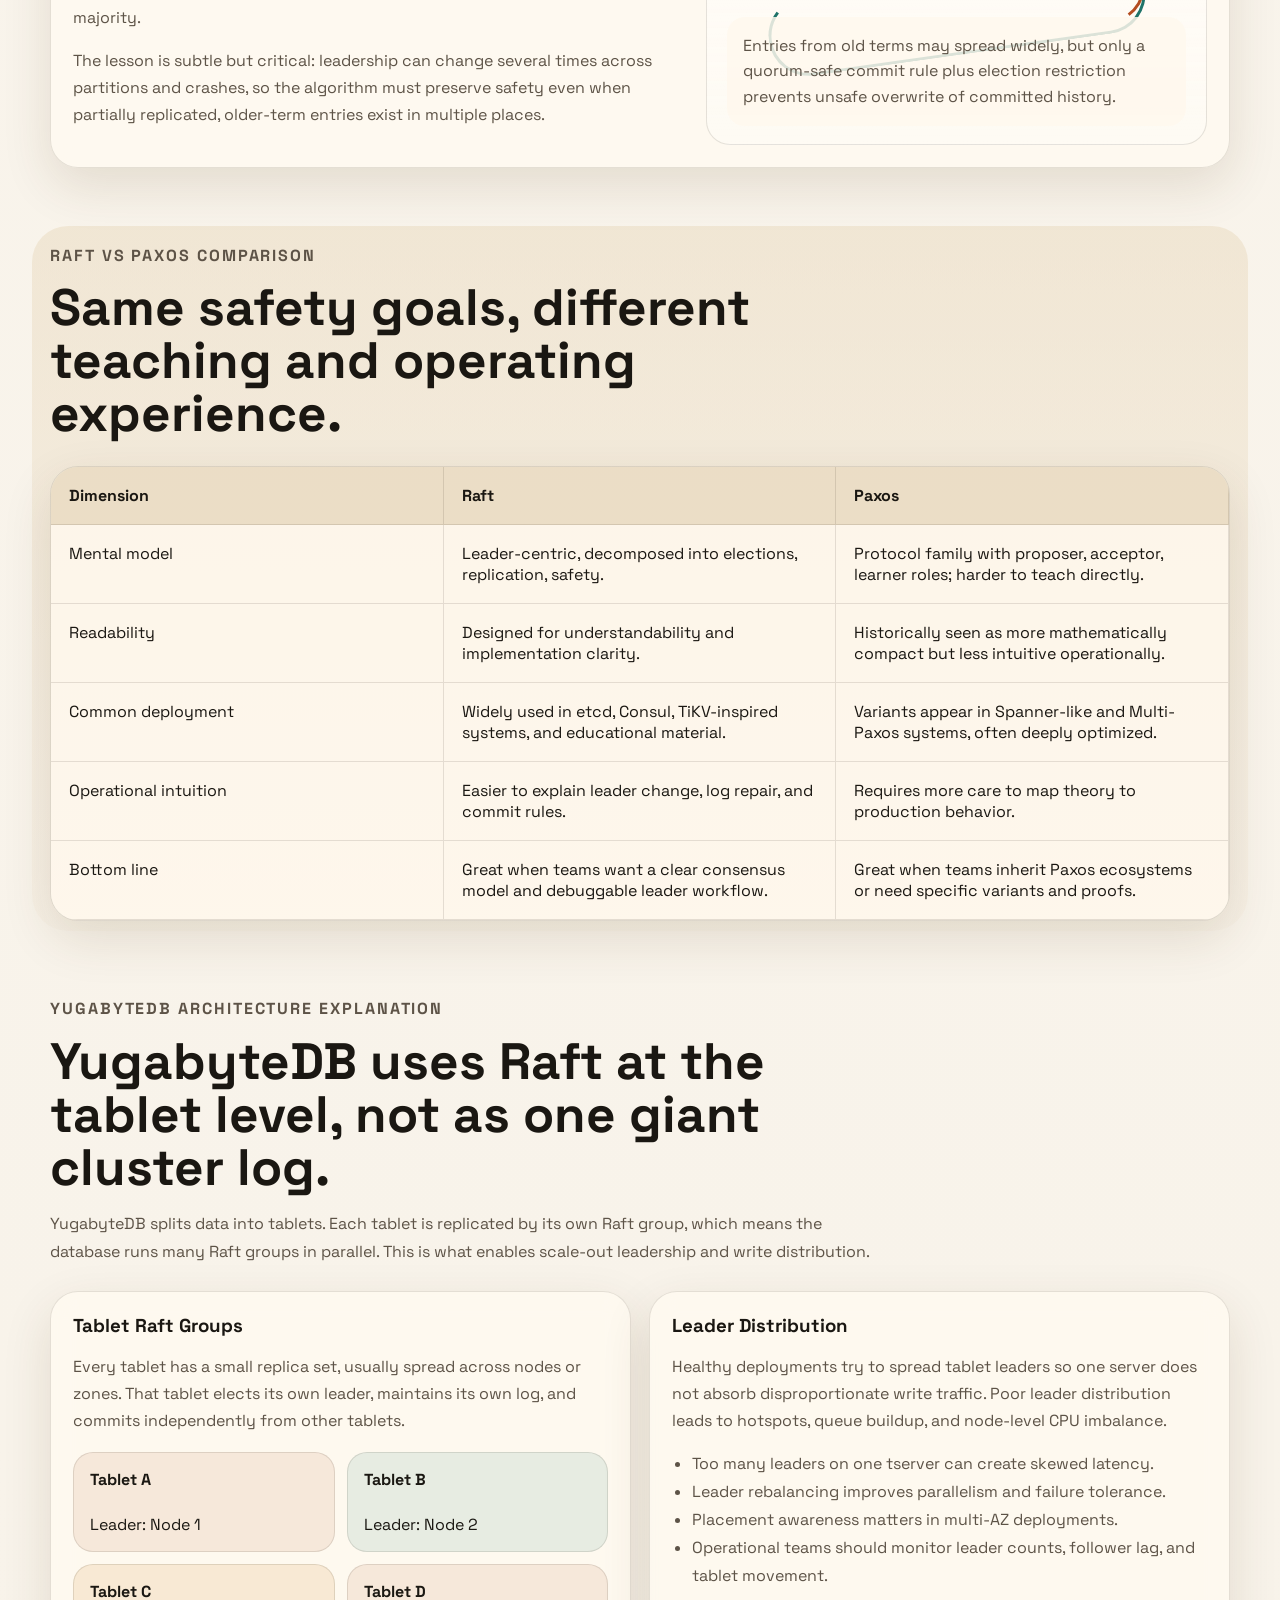
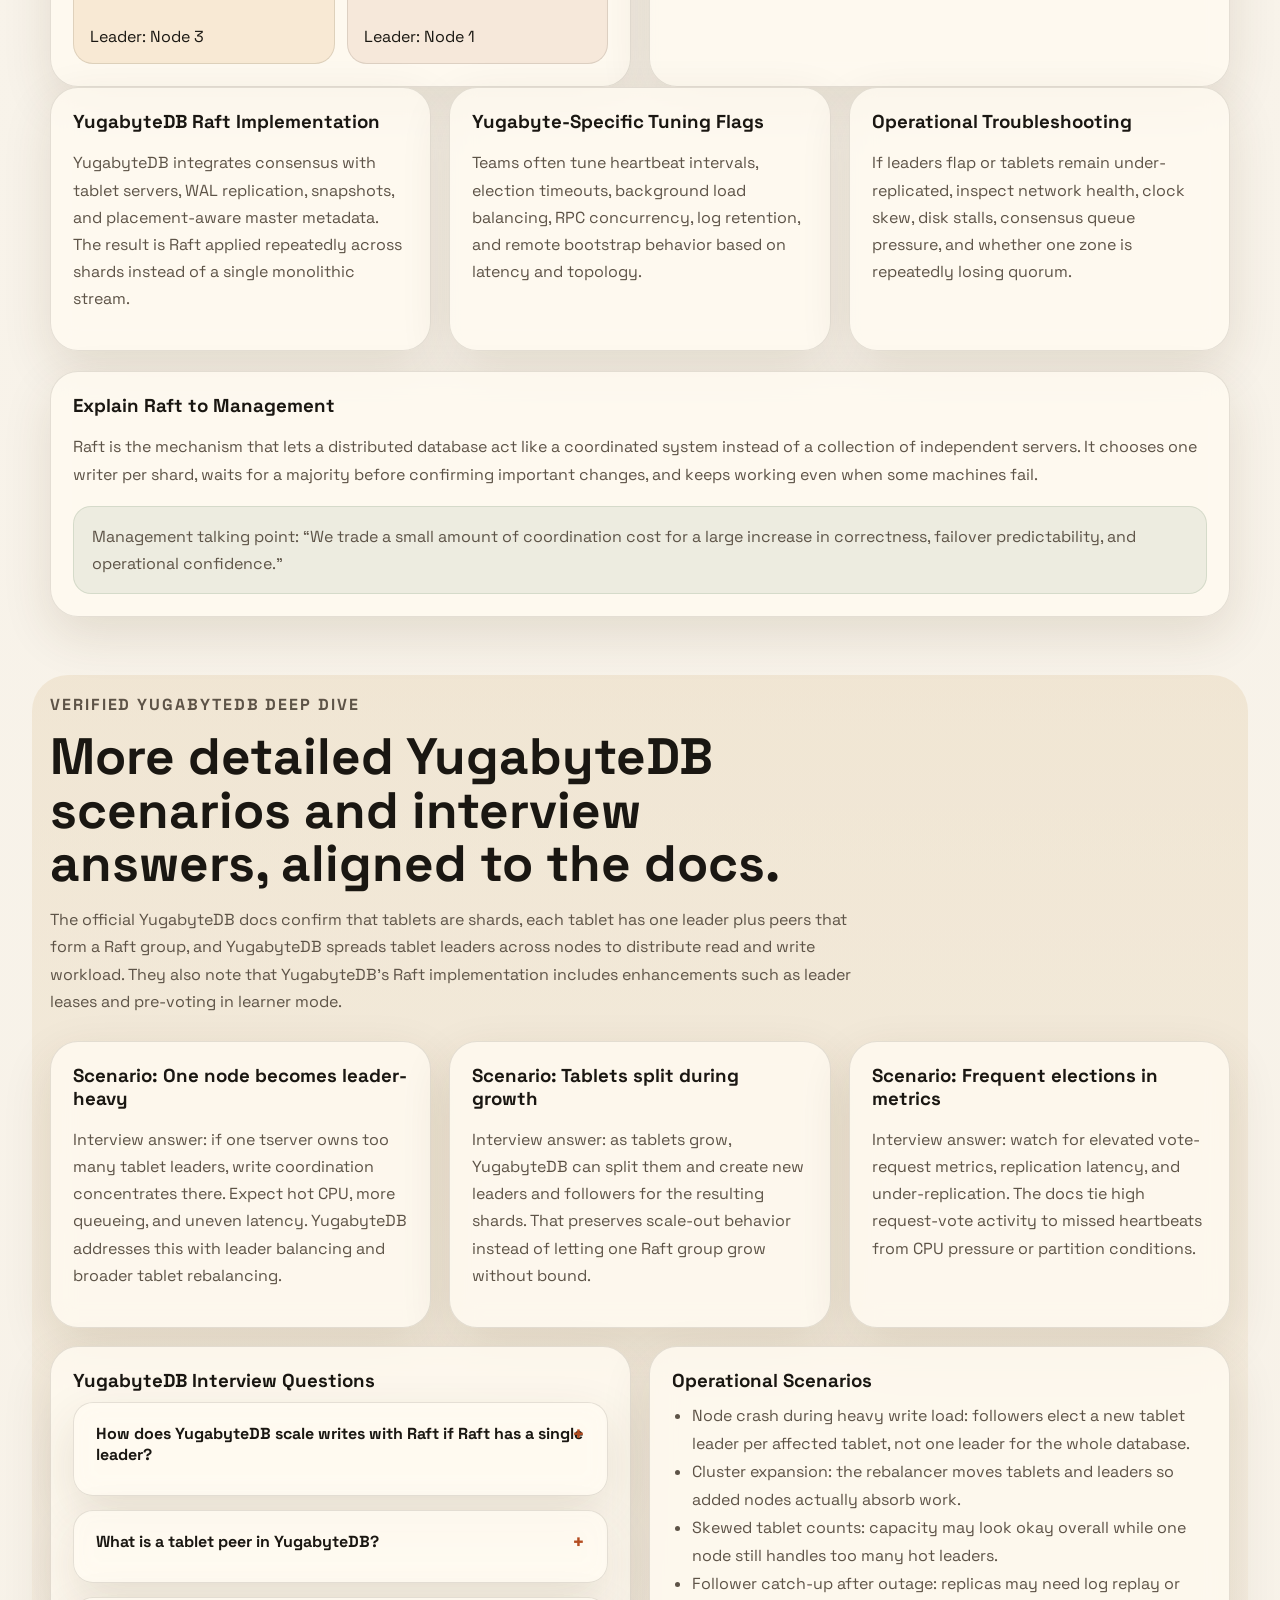
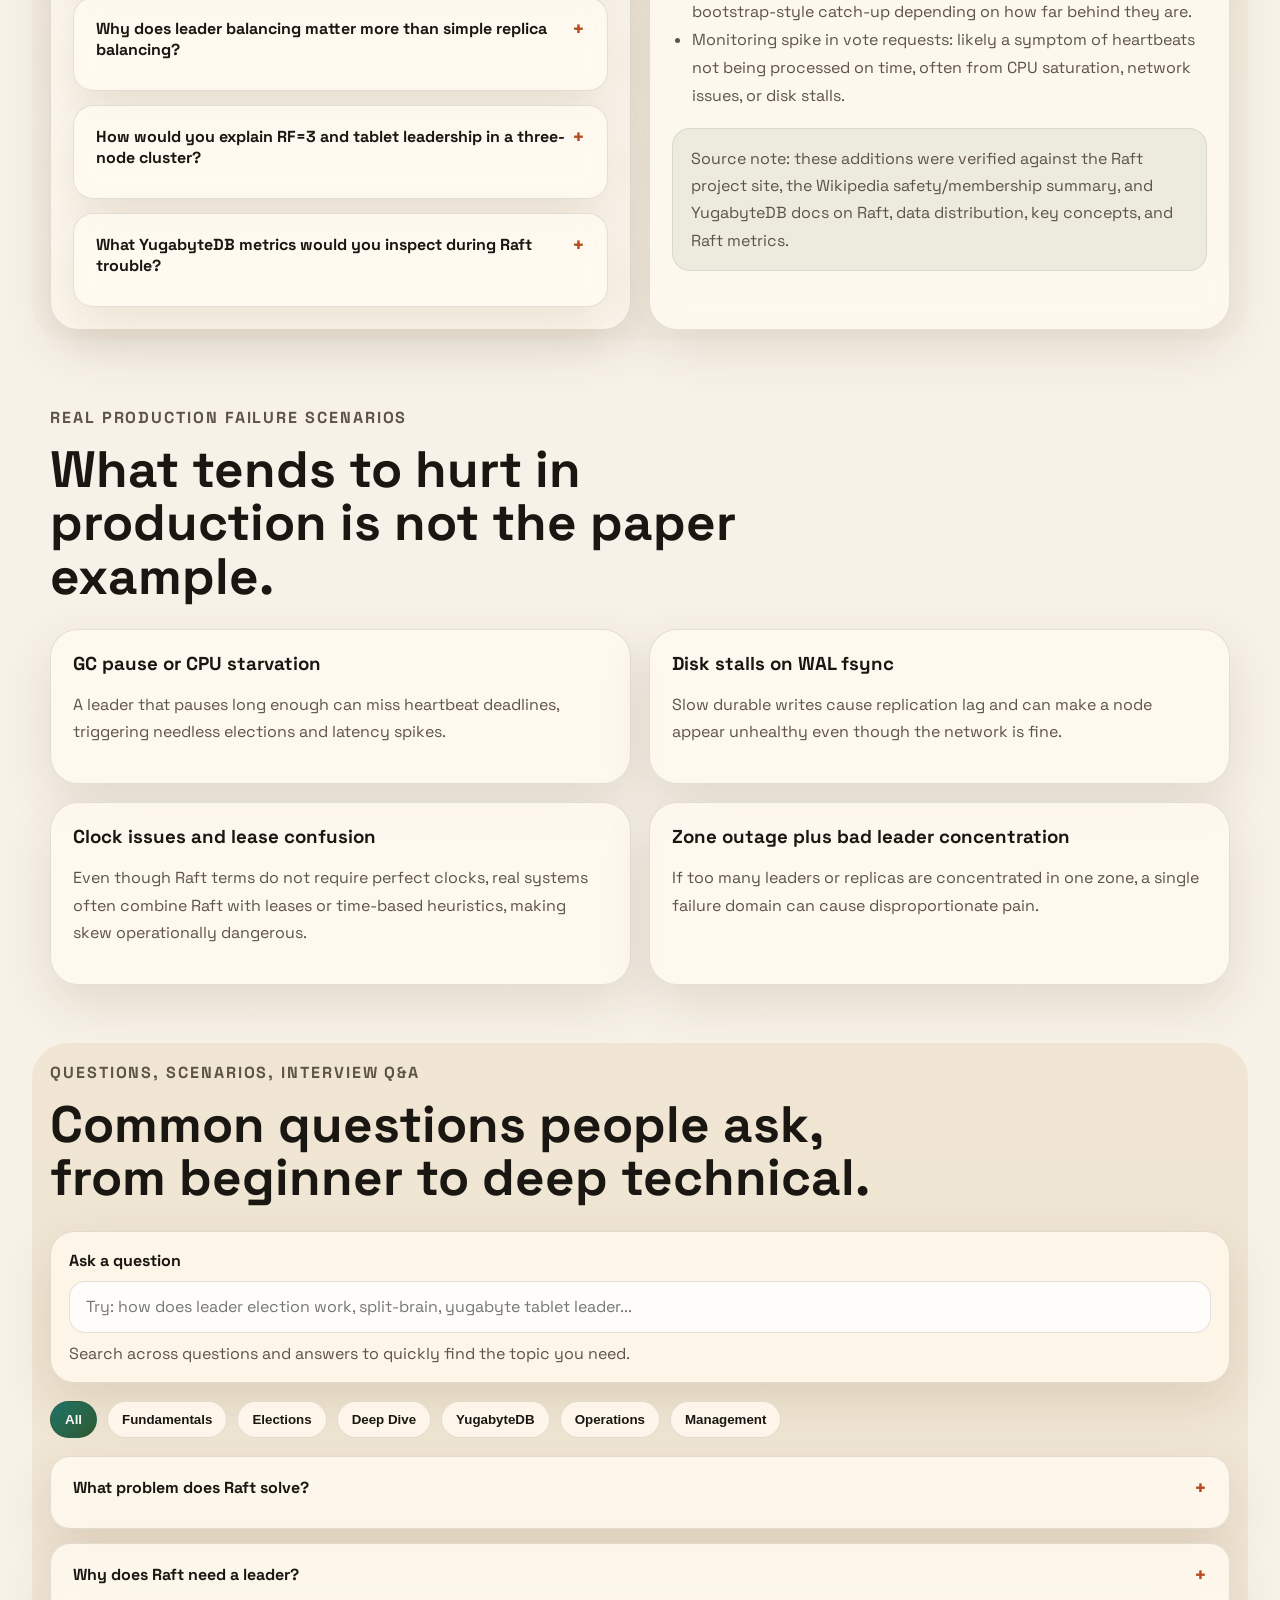
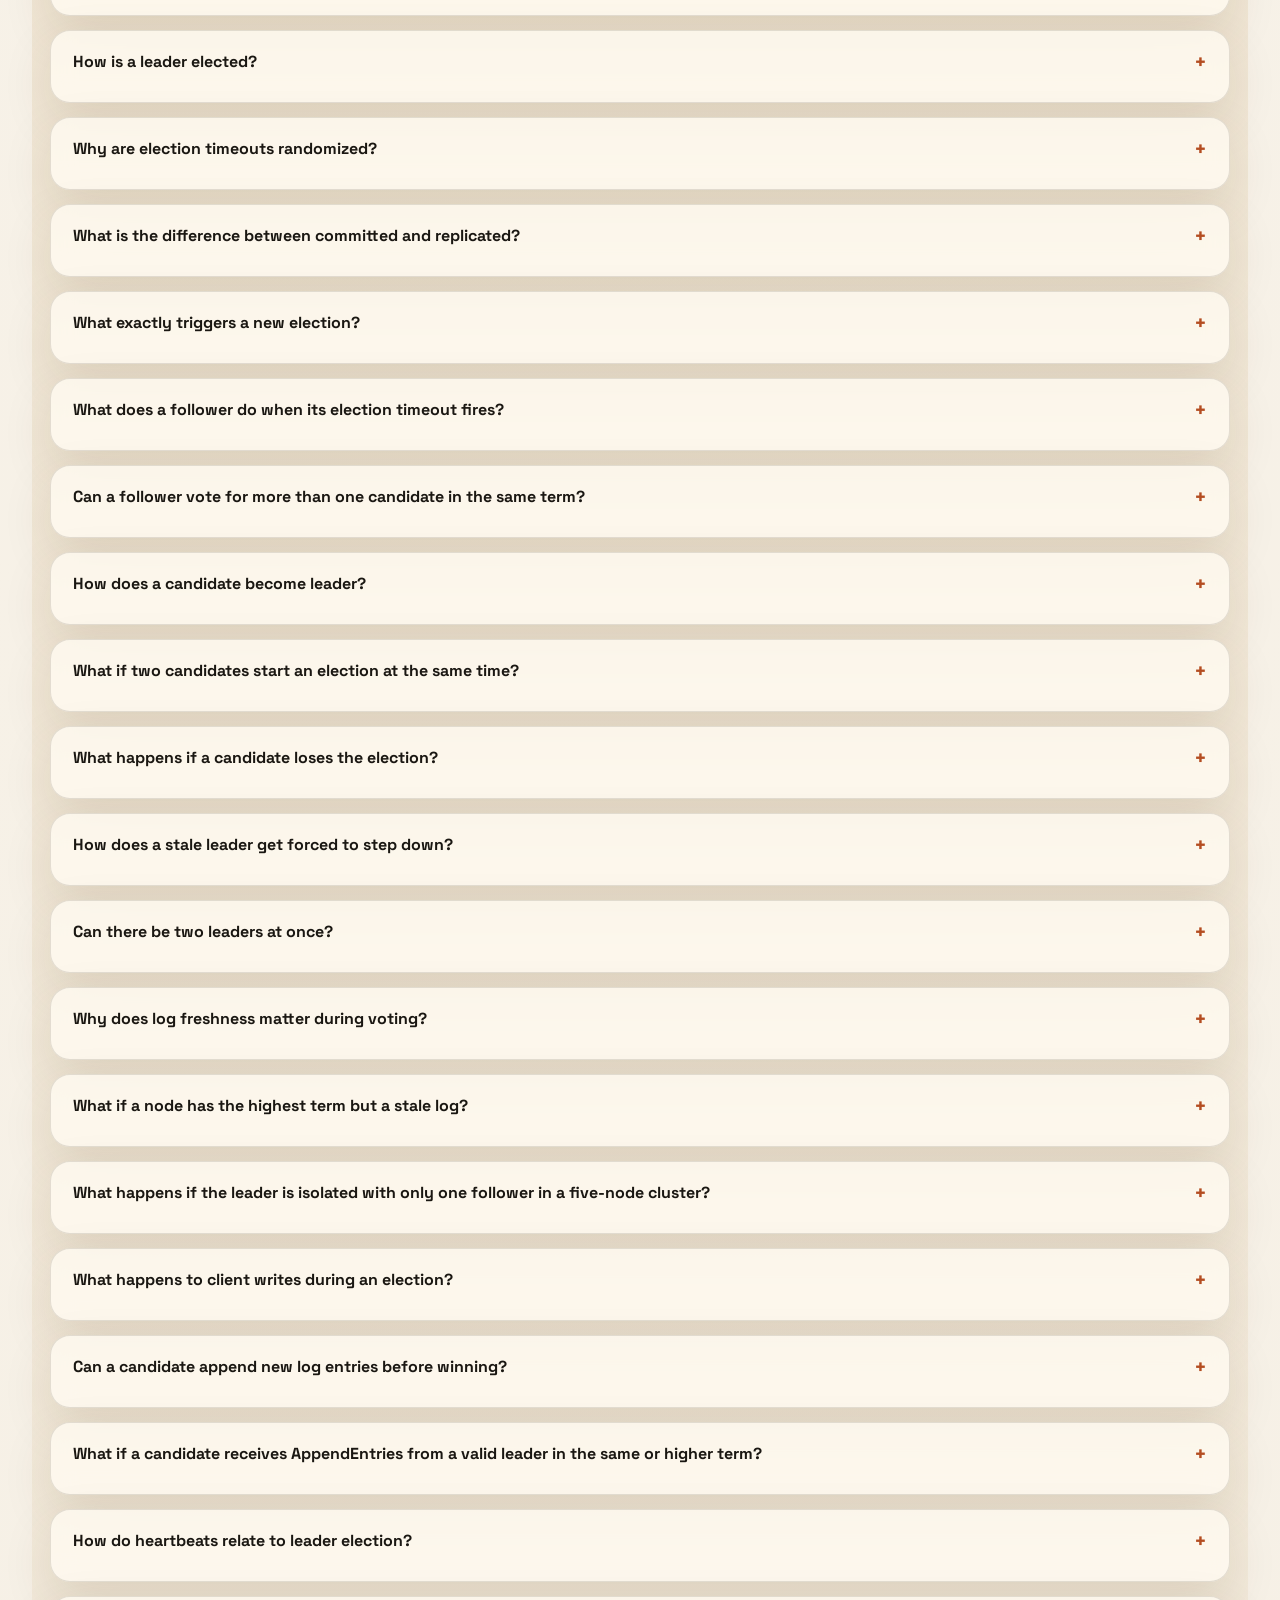
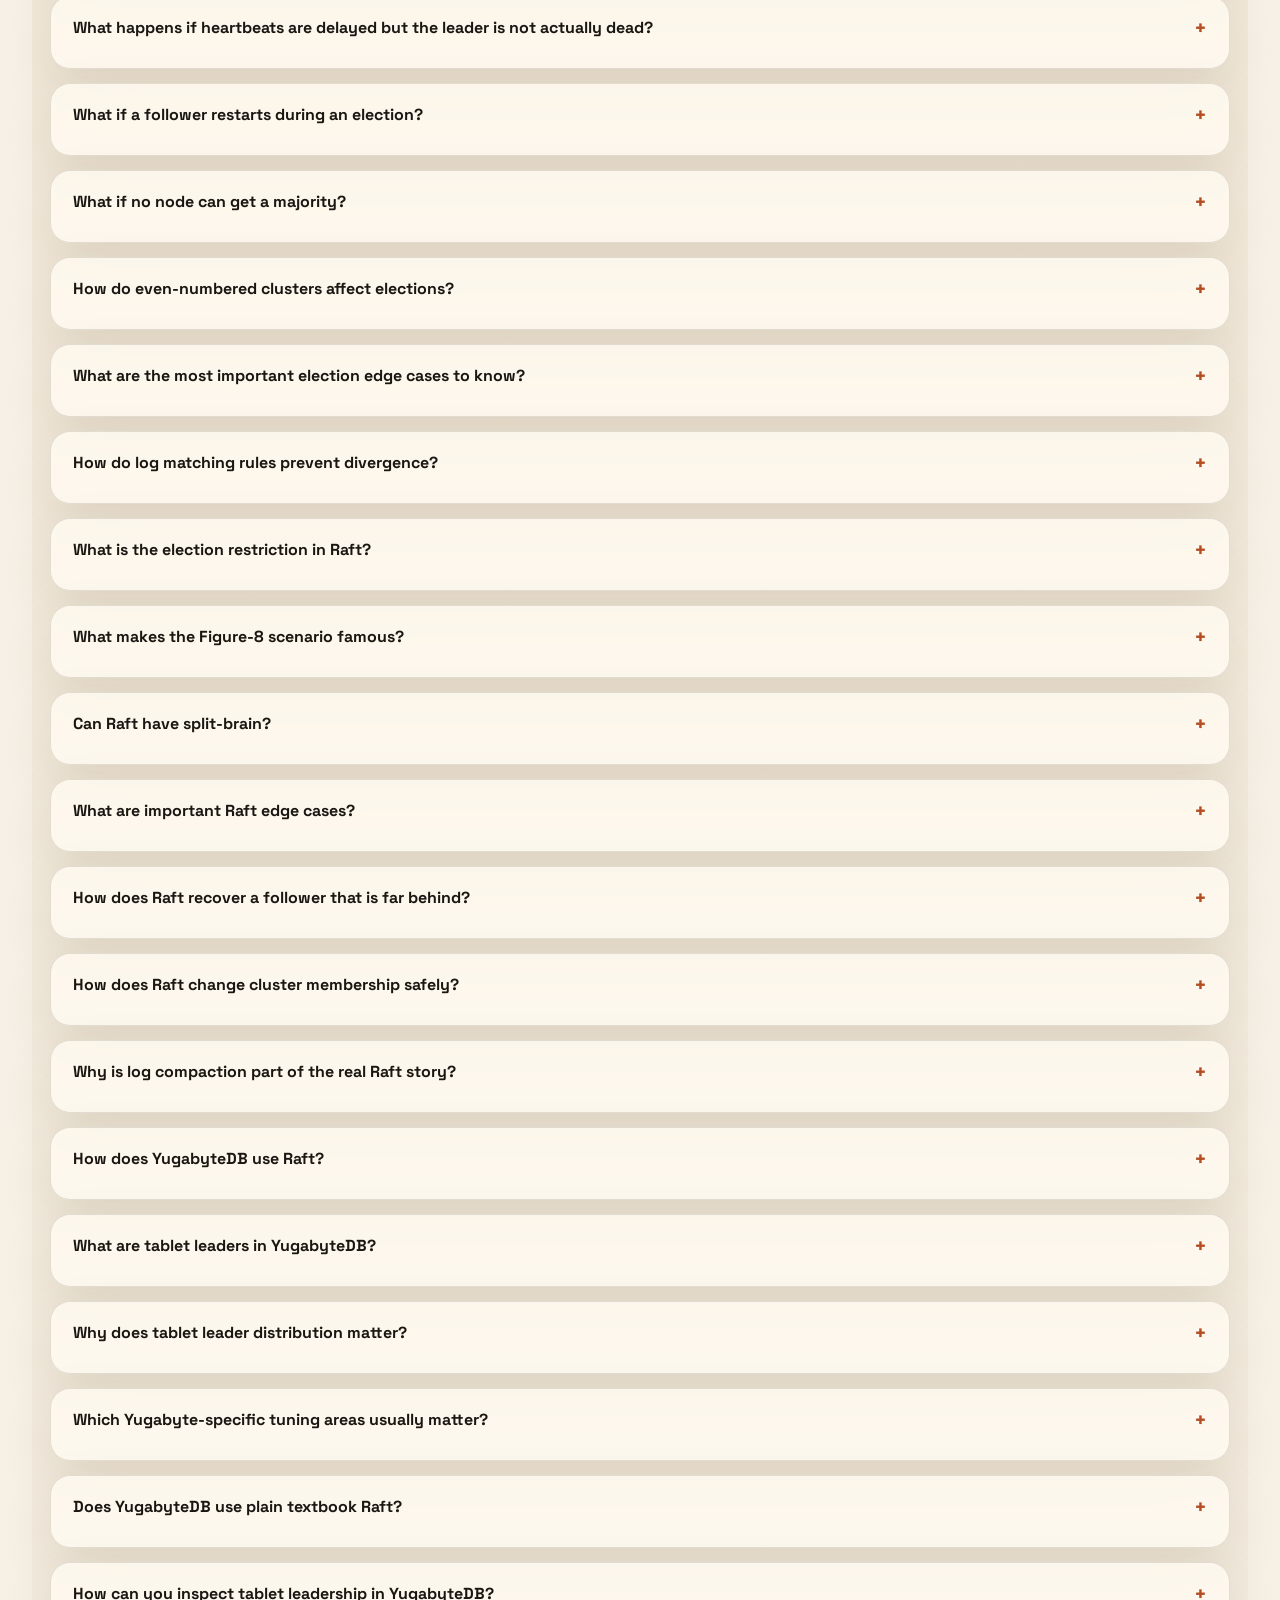
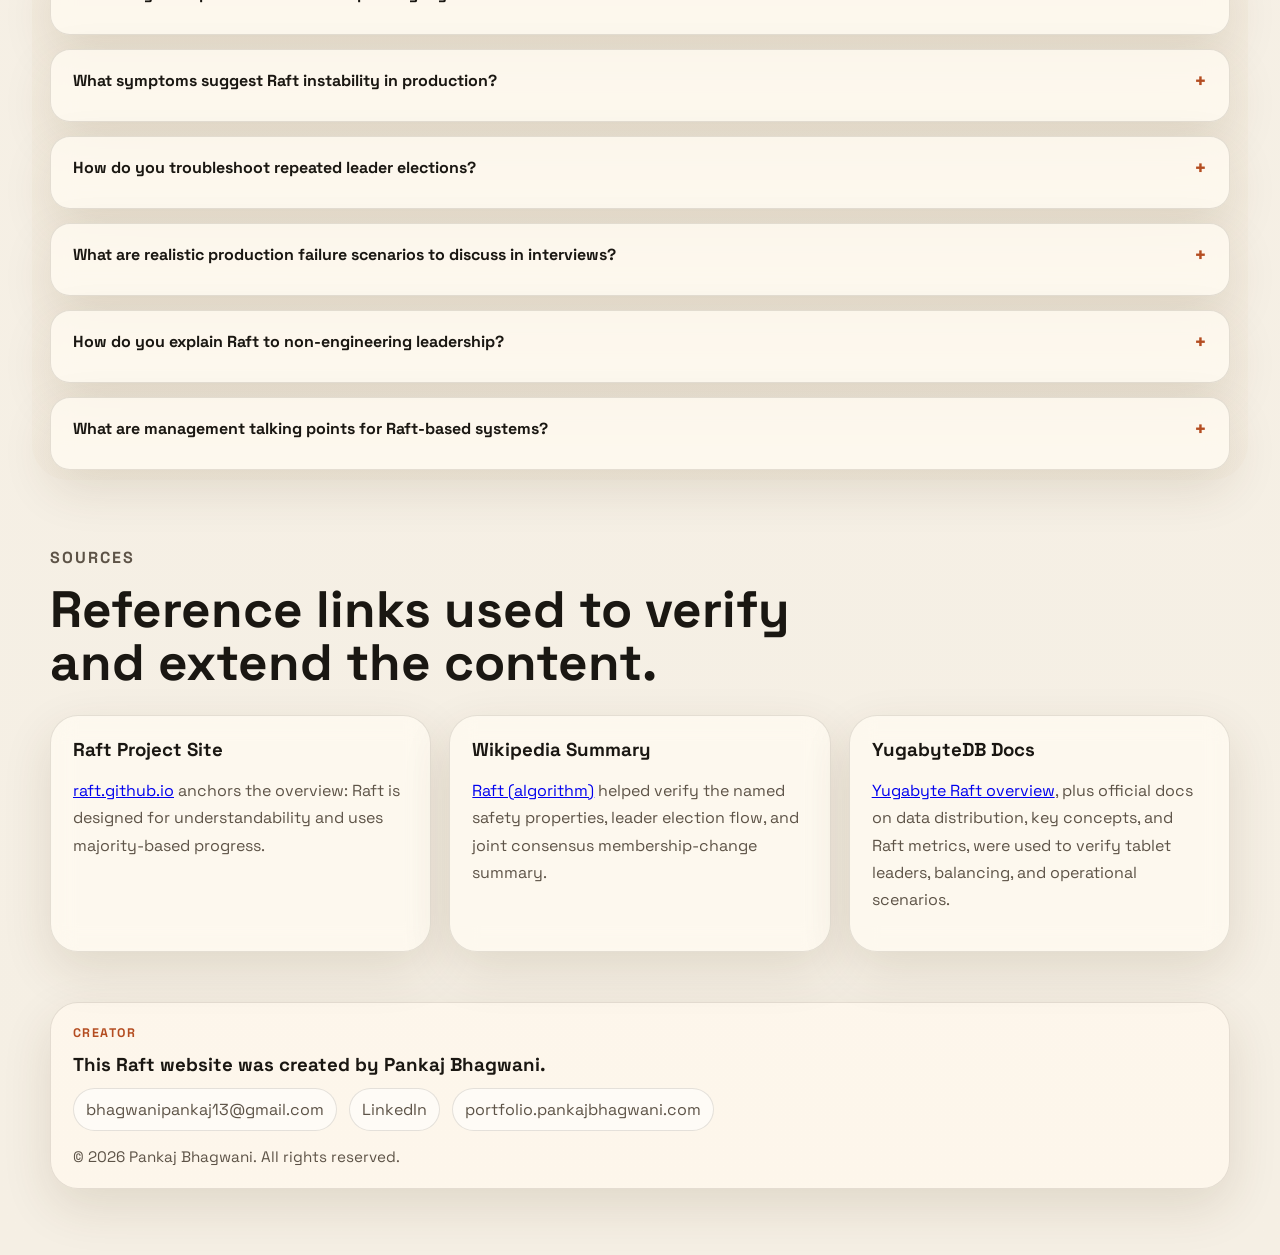
==== commit 013e18aa: "Add Raft formulas and more verified adopters" ====
--- a/index.html
+++ b/index.html
@@ -132,6 +132,62 @@
             </article>
           </div>
 
+          <div class="card-grid three-up formula-grid">
+            <article class="info-card formula-card">
+              <h3>Majority / Quorum Formula</h3>
+              <p class="formula-line">quorum = ⌊N / 2⌋ + 1</p>
+              <p>
+                Raft makes progress when a majority of voting members can
+                communicate. In a 3-node cluster, quorum is 2. In a 5-node
+                cluster, quorum is 3.
+              </p>
+            </article>
+            <article class="info-card formula-card">
+              <h3>Failure Tolerance Formula</h3>
+              <p class="formula-line">f = ⌊(N - 1) / 2⌋</p>
+              <p>
+                This tells you how many node failures a cluster can tolerate
+                while still electing a leader and committing writes. A 5-node
+                cluster tolerates 2 failures.
+              </p>
+            </article>
+            <article class="info-card formula-card">
+              <h3>Cluster Sizing Rule</h3>
+              <p class="formula-line">N = 2f + 1</p>
+              <p>
+                If you want to tolerate <strong>f</strong> failures, you need an
+                odd-sized cluster of at least <strong>2f + 1</strong> voting
+                members. That is why 3, 5, and 7 are common Raft sizes.
+              </p>
+            </article>
+          </div>
+
+          <article class="panel formula-panel">
+            <h3>Quick Raft Formula Examples</h3>
+            <div class="comparison-table formula-table" role="table" aria-label="Raft quorum and failure tolerance examples">
+              <div class="table-head">Nodes (N)</div>
+              <div class="table-head">Quorum</div>
+              <div class="table-head">Failures Tolerated</div>
+
+              <div class="table-cell">3</div>
+              <div class="table-cell">2</div>
+              <div class="table-cell">1</div>
+
+              <div class="table-cell">5</div>
+              <div class="table-cell">3</div>
+              <div class="table-cell">2</div>
+
+              <div class="table-cell">7</div>
+              <div class="table-cell">4</div>
+              <div class="table-cell">3</div>
+            </div>
+            <div class="quote-strip source-strip">
+              Formula note: these majority and failure-tolerance rules are
+              consistent with the Raft project site and Docker's official Swarm
+              Raft documentation.
+            </div>
+          </article>
+
           <div class="split-layout">
             <article class="panel">
               <h3>Open Source Systems That Use Raft</h3>
@@ -151,6 +207,9 @@
                 <a href="https://docs.dgraph.io/design-concepts/raft/" target="_blank" rel="noreferrer">Dgraph</a>
                 <a href="https://tikv.org/docs/4.0/concepts/architecture/" target="_blank" rel="noreferrer">TiKV</a>
                 <a href="https://github.com/moby/swarmkit" target="_blank" rel="noreferrer">SwarmKit</a>
+                <a href="https://kubernetes.io/docs/tasks/administer-cluster/configure-upgrade-etcd/" target="_blank" rel="noreferrer">Kubernetes (via etcd)</a>
+                <a href="https://hyperledger-fabric.readthedocs.io/en/latest/orderer/ordering_service.html" target="_blank" rel="noreferrer">Hyperledger Fabric</a>
+                <a href="https://tikv.org/blog/implement-raft-in-rust/" target="_blank" rel="noreferrer">TiKV (Rust)</a>
               </div>
             </article>
 
--- a/styles.css
+++ b/styles.css
@@ -638,6 +638,31 @@
   background: rgba(255, 248, 237, 0.9);
 }
 
+.formula-grid {
+  margin-top: 18px;
+}
+
+.formula-card {
+  position: relative;
+  overflow: hidden;
+}
+
+.formula-line {
+  margin: 0 0 12px;
+  font-size: 1.45rem;
+  font-weight: 700;
+  color: var(--rust);
+  letter-spacing: 0.01em;
+}
+
+.formula-panel {
+  margin-top: 18px;
+}
+
+.formula-table {
+  margin-top: 16px;
+}
+
 .search-panel {
   padding: 18px;
   margin-bottom: 18px;
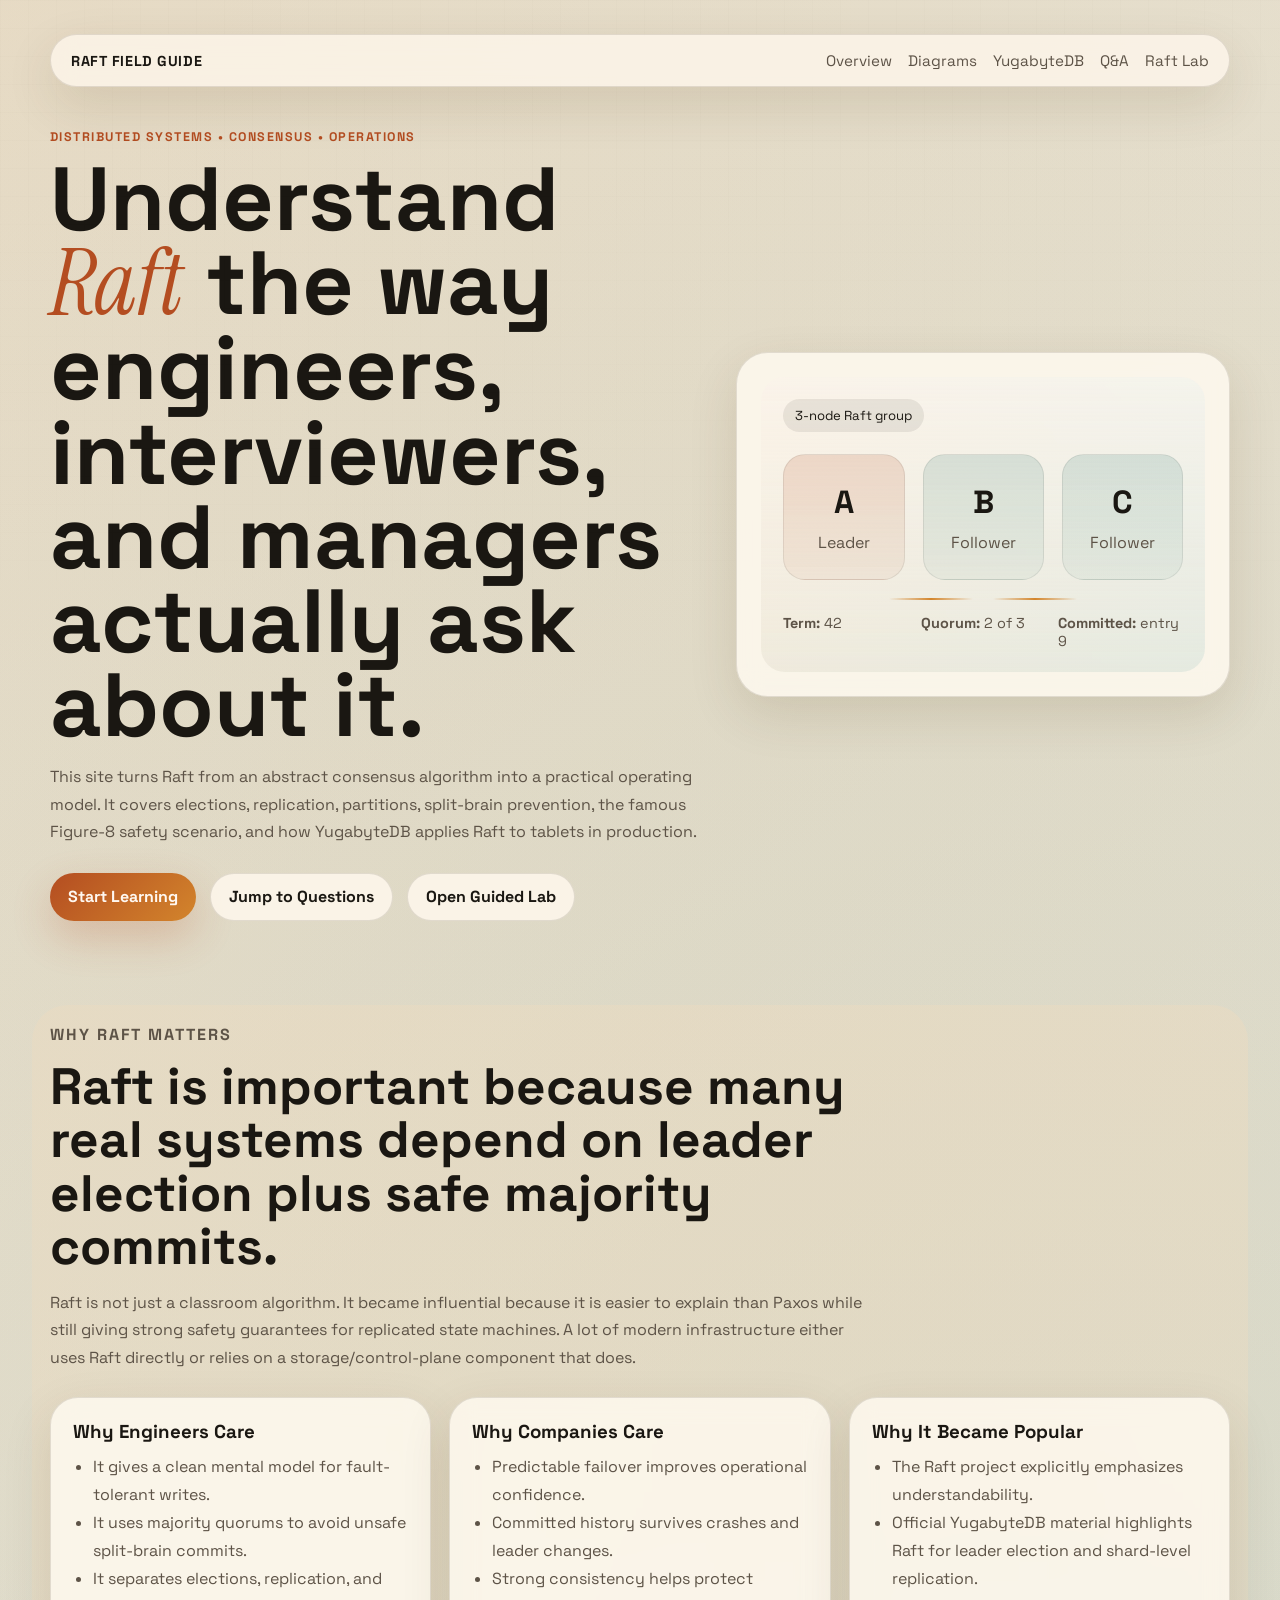
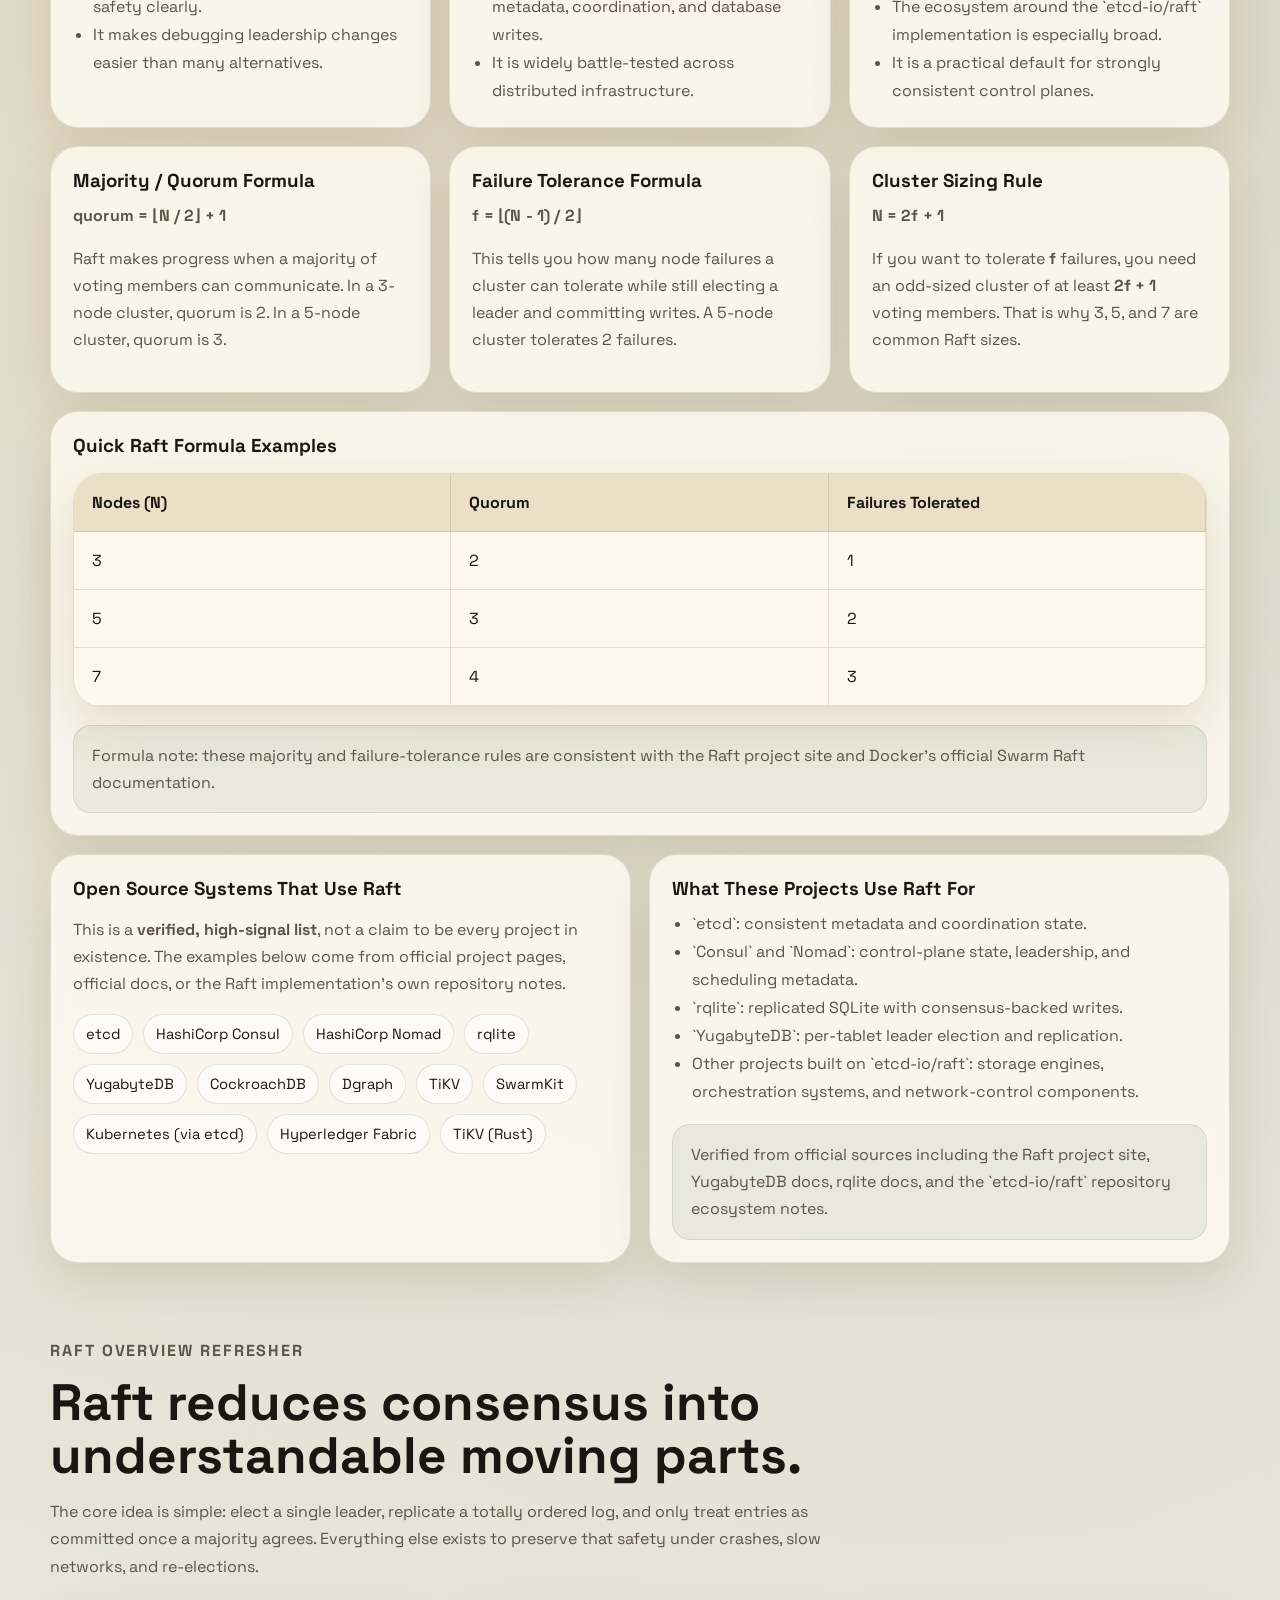
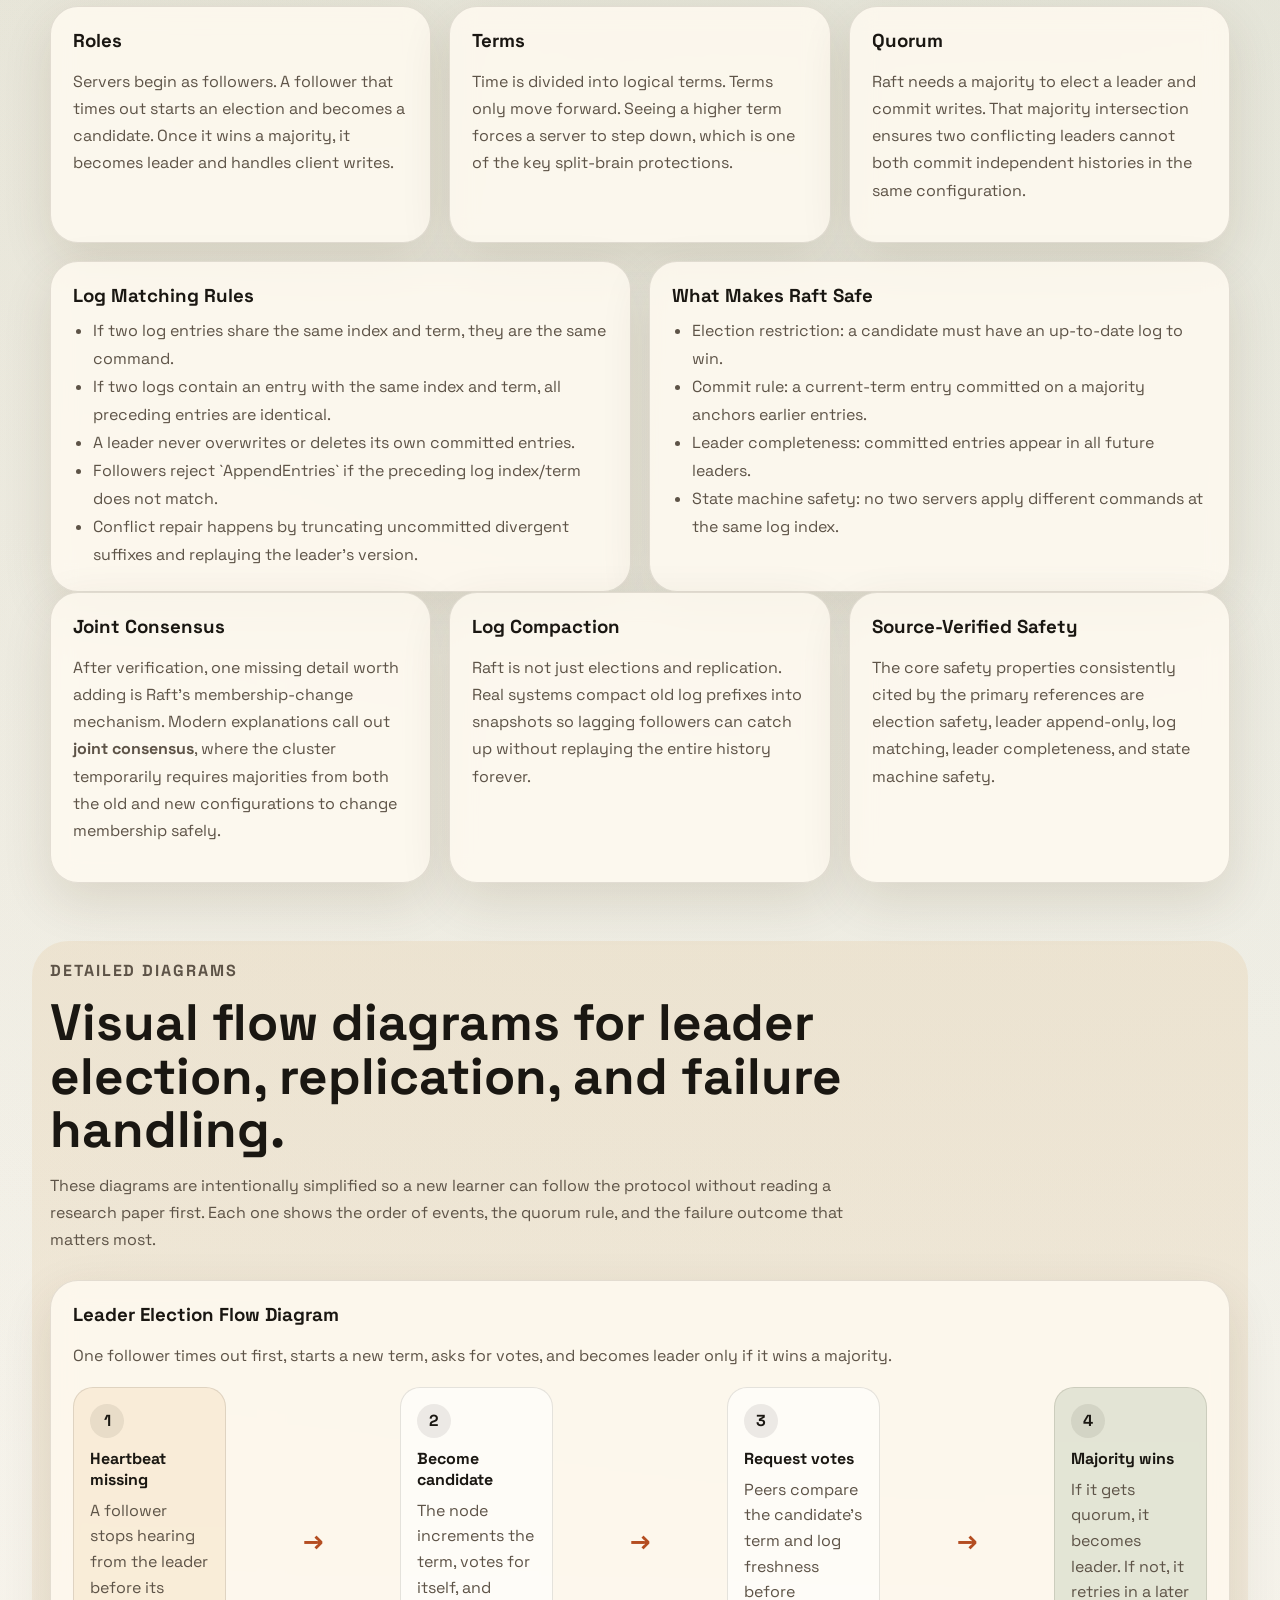
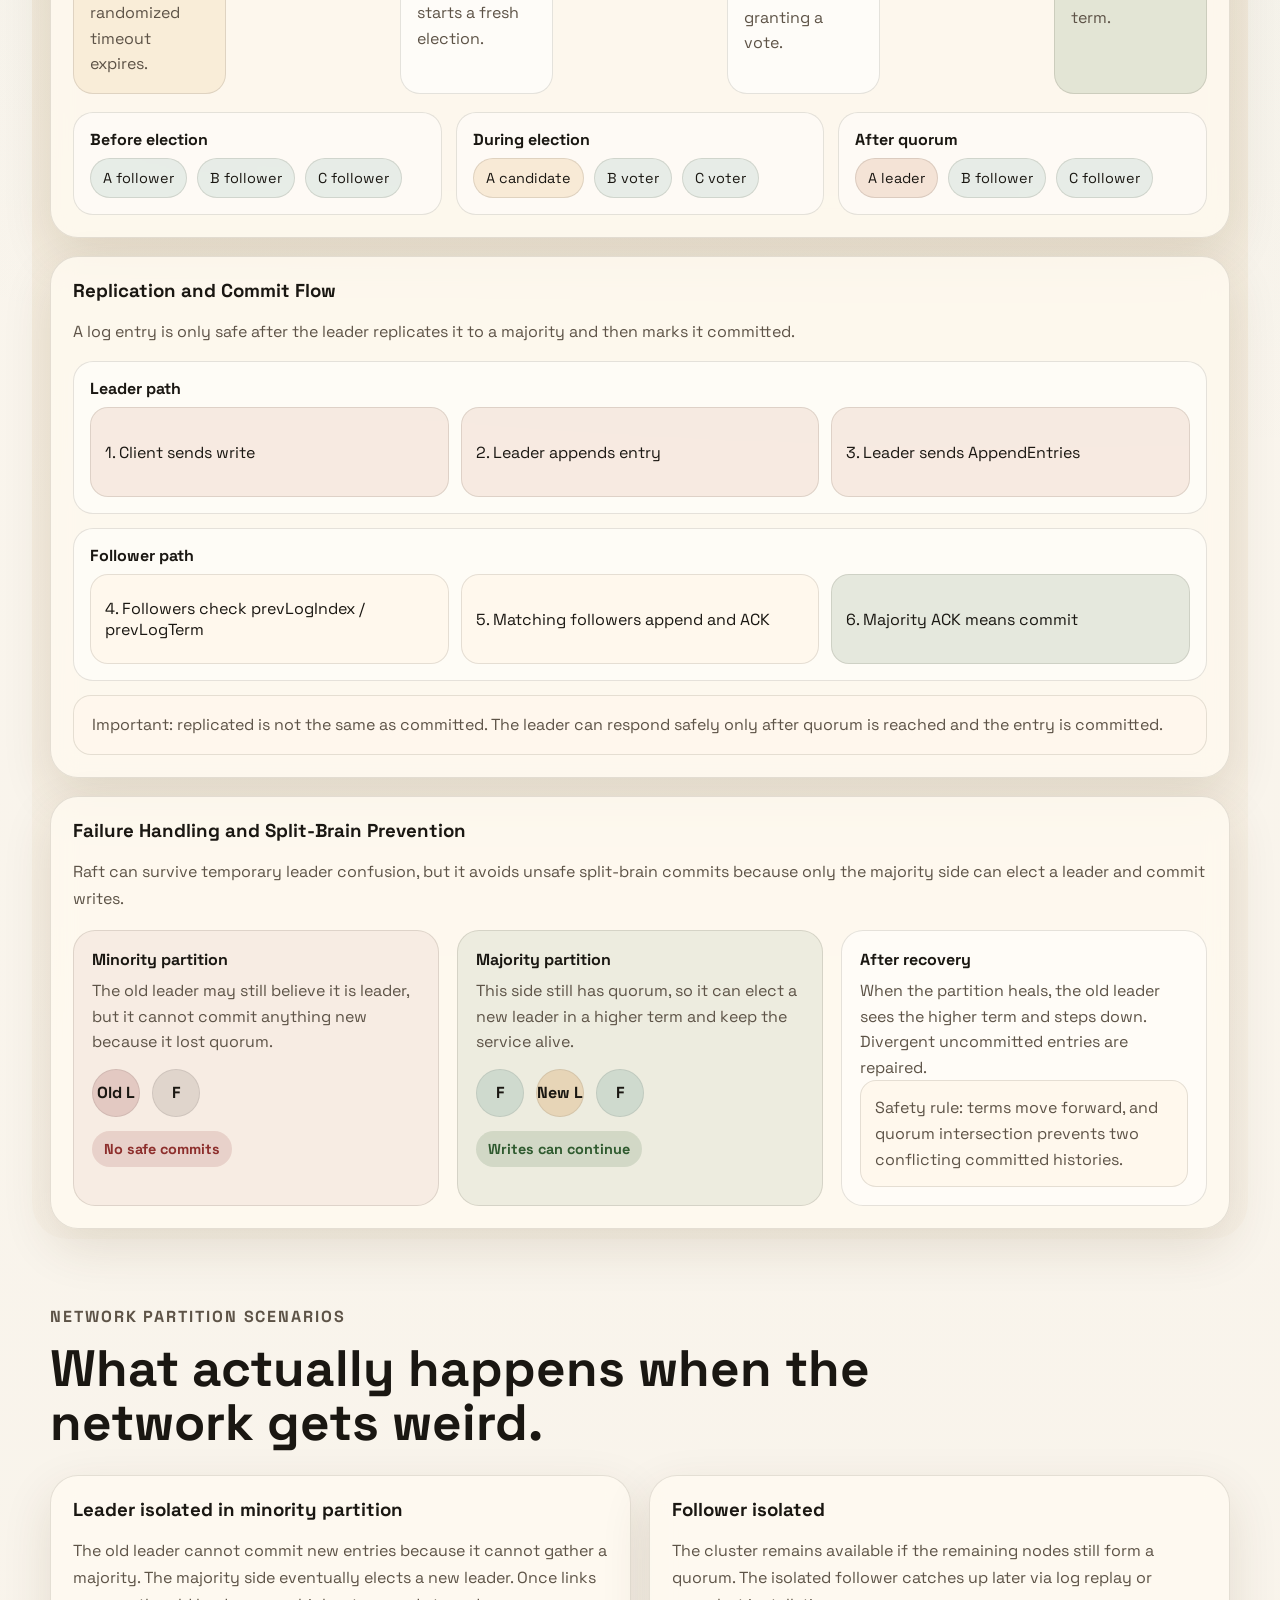
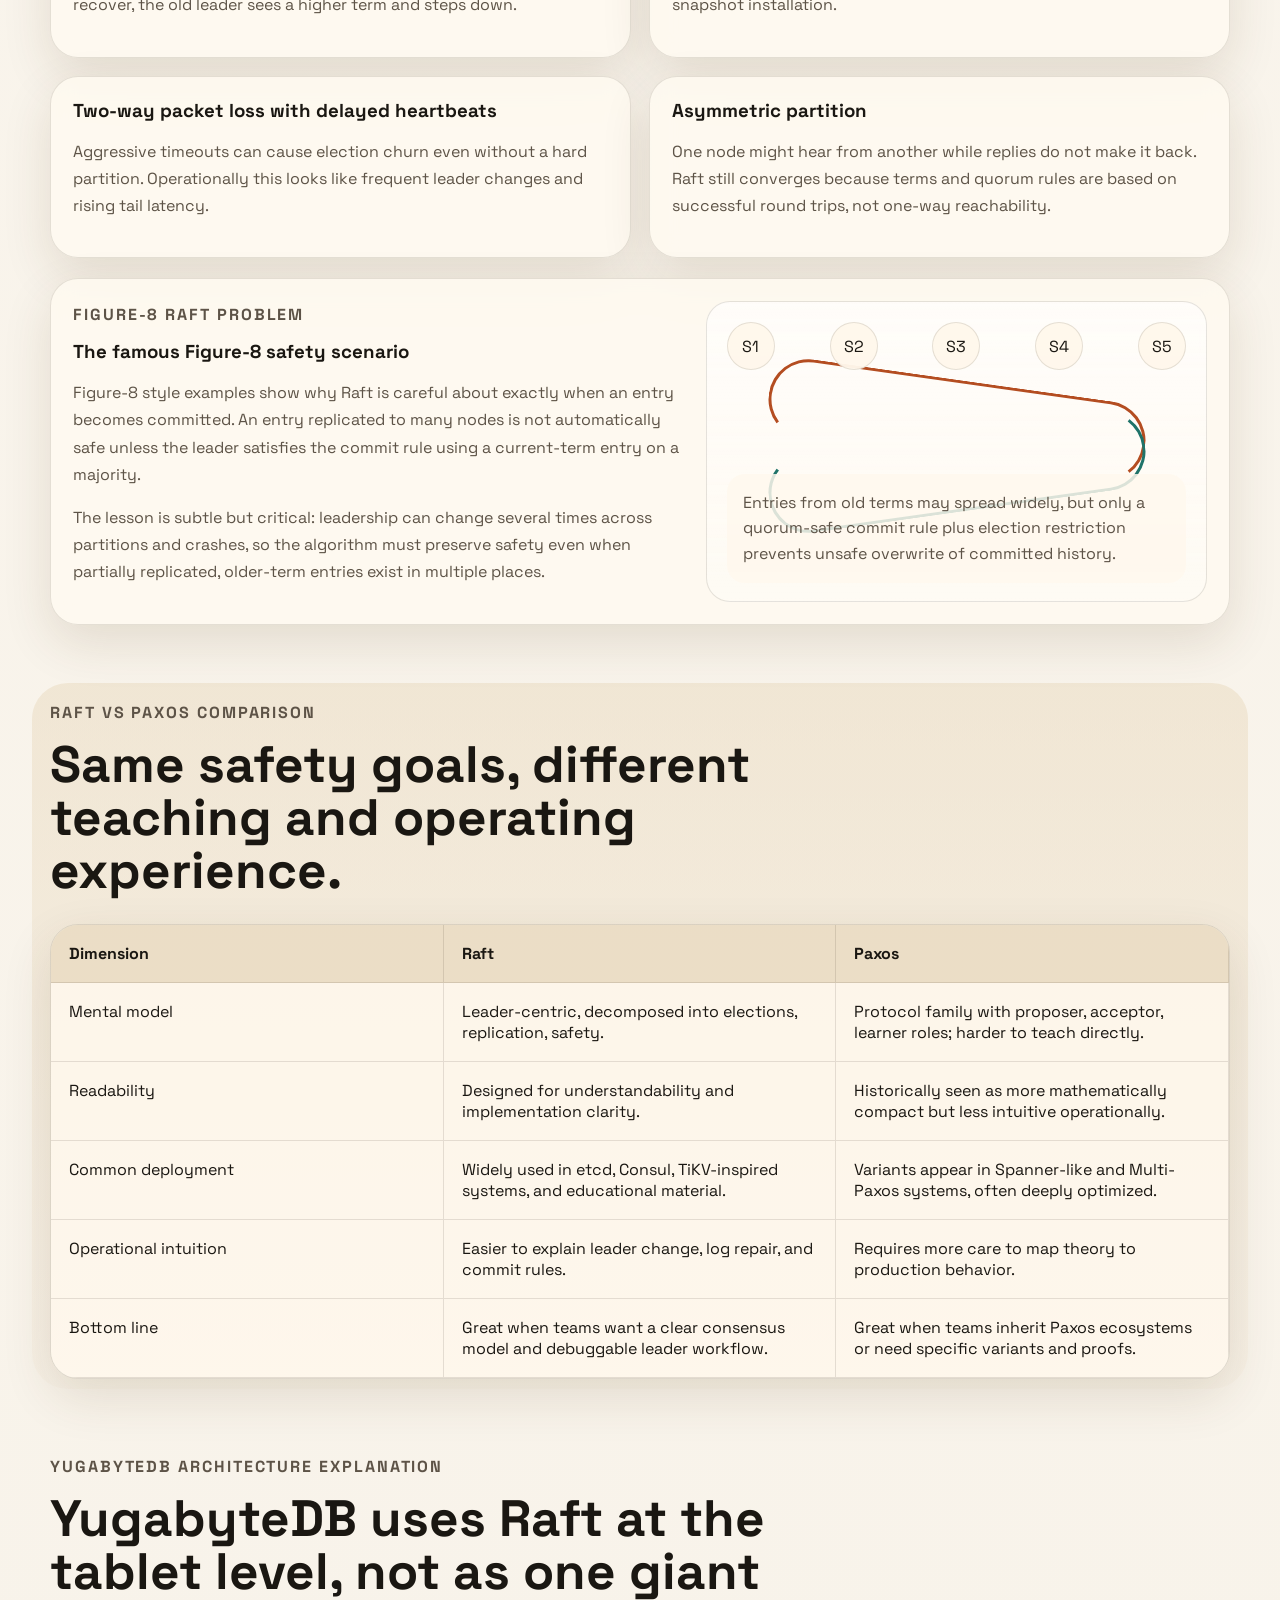
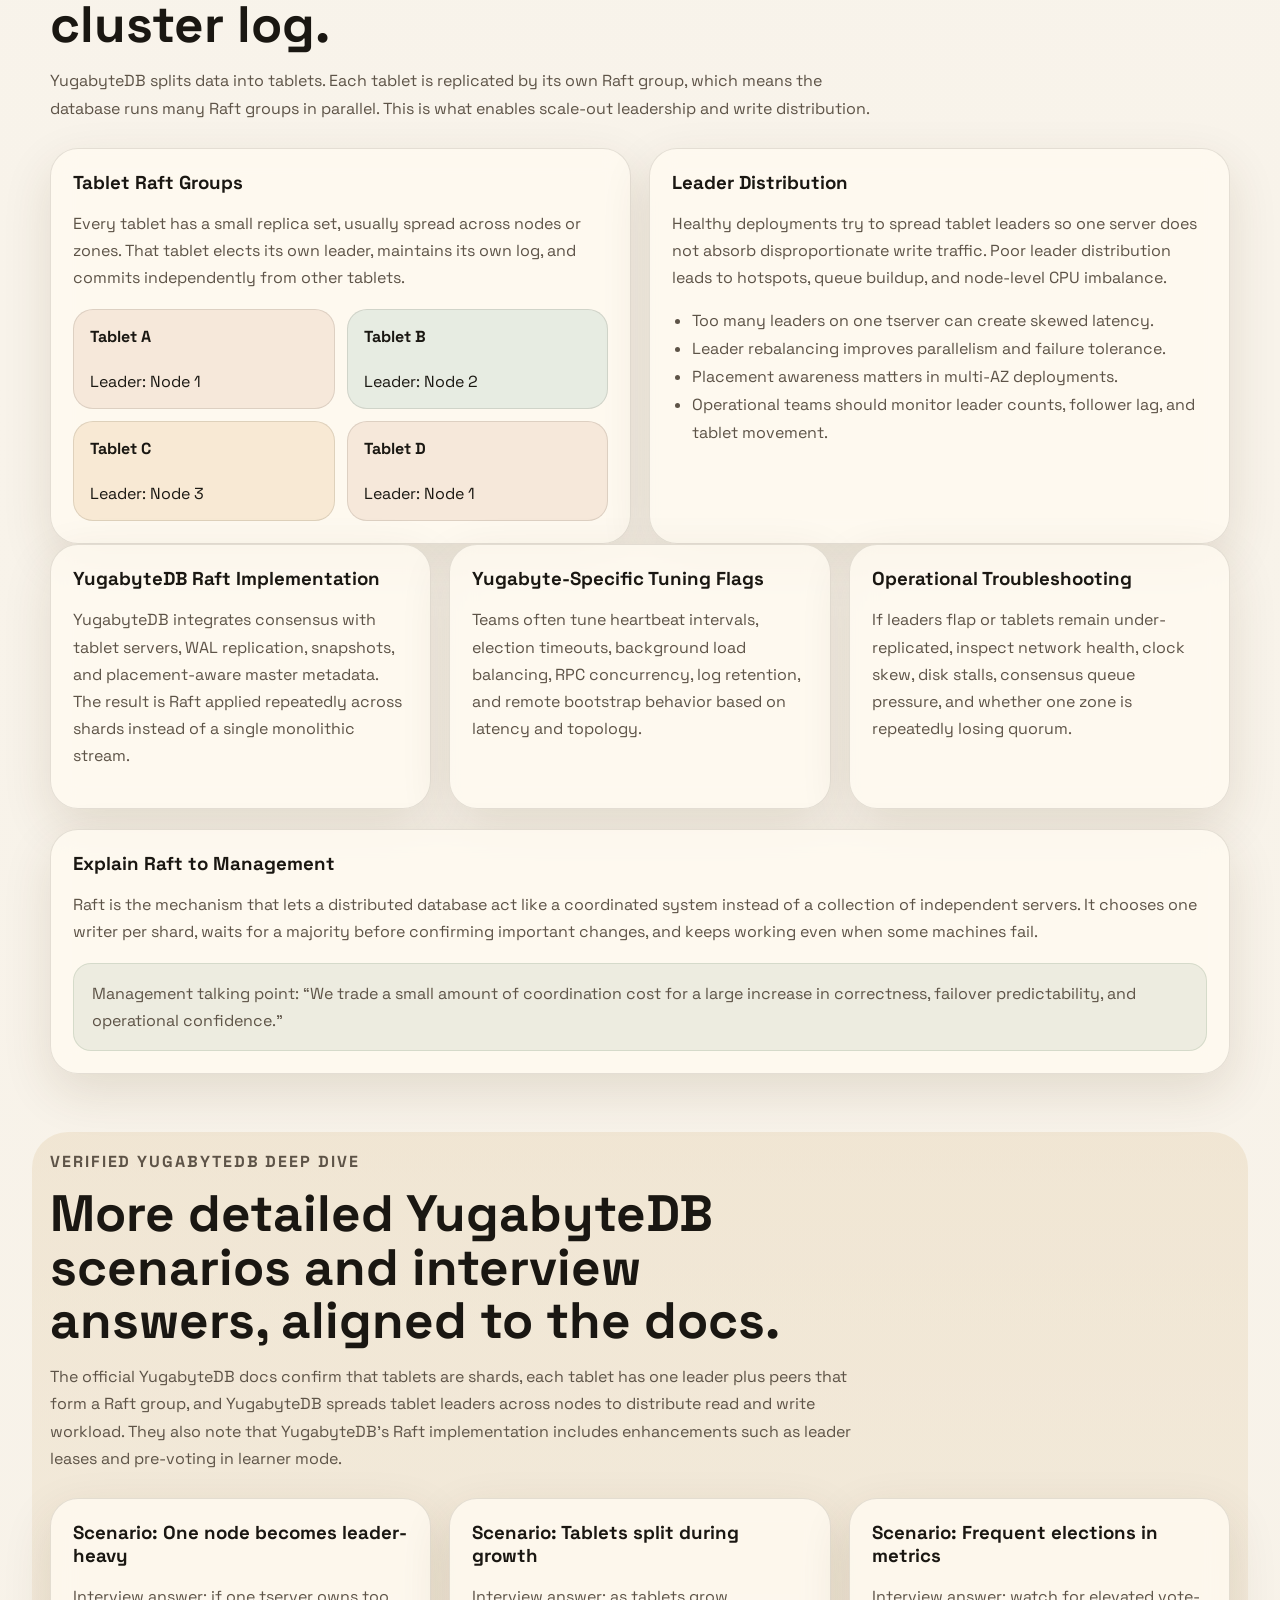
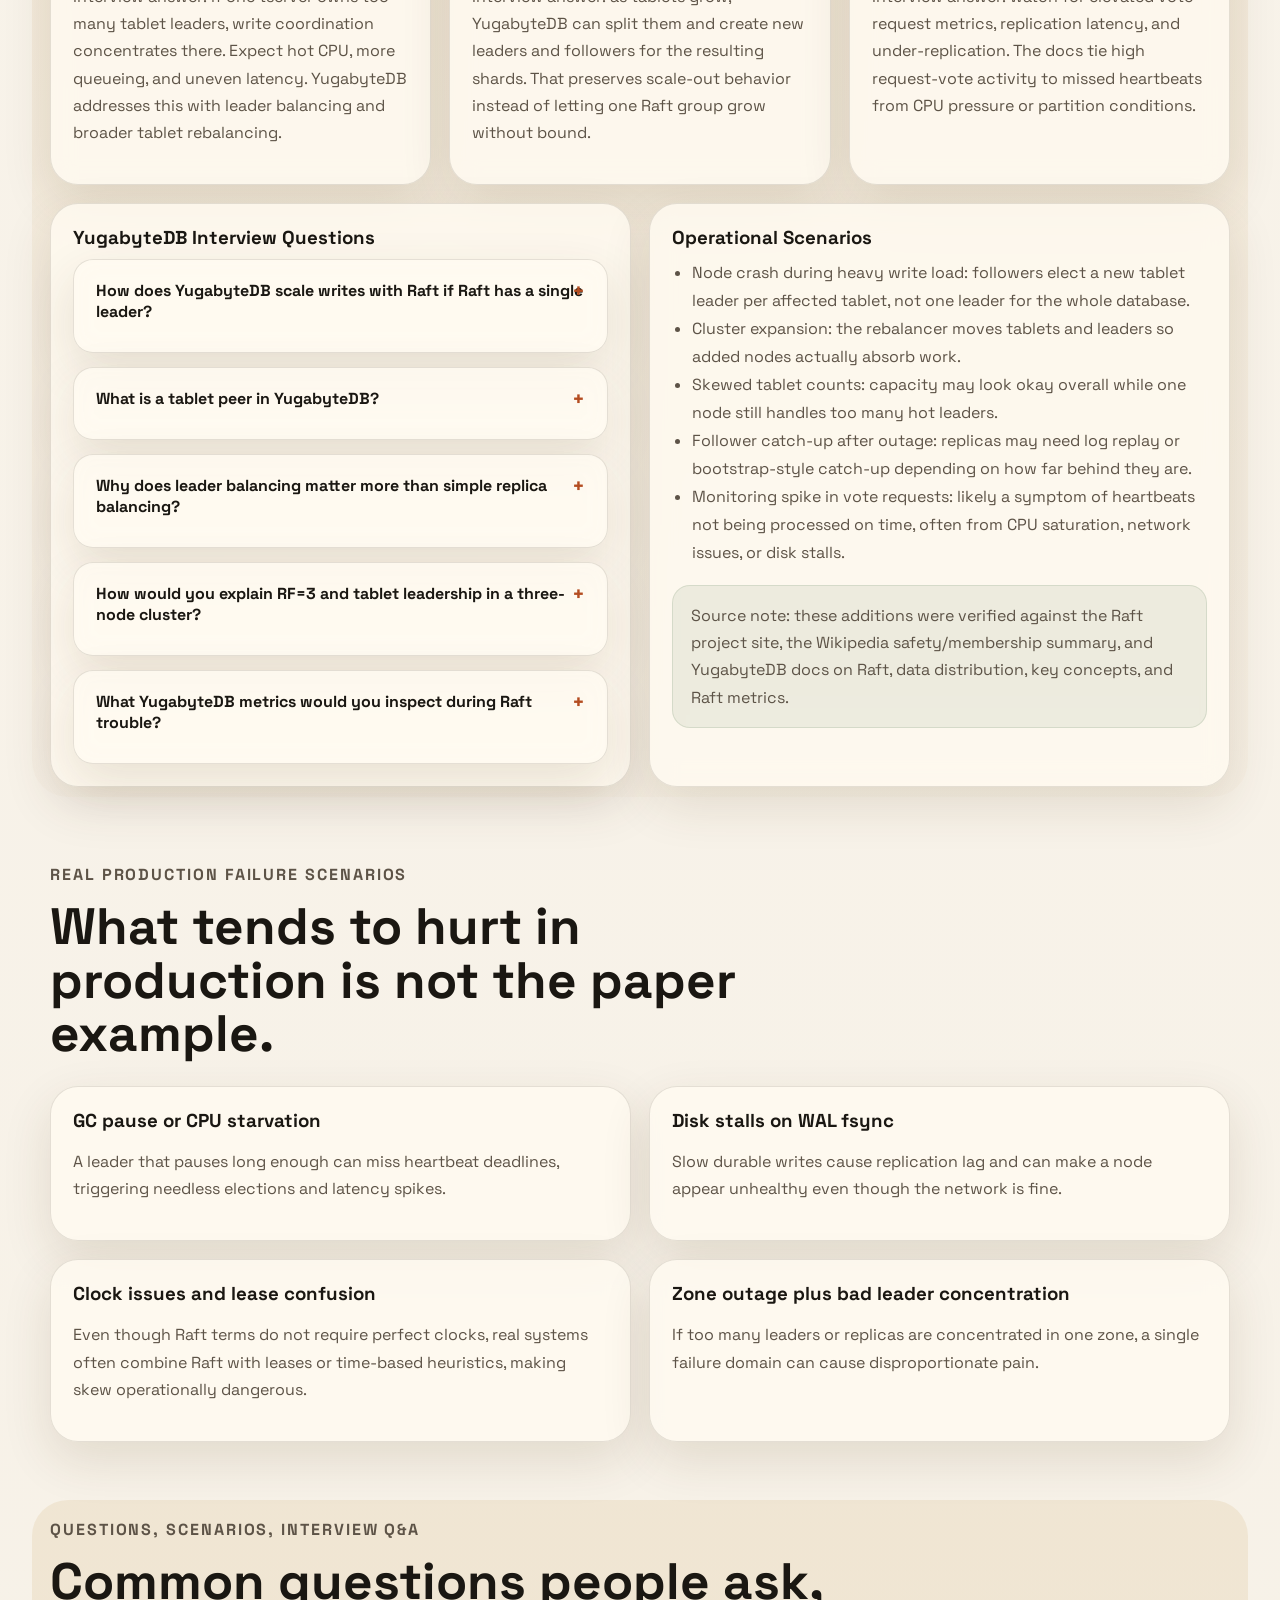
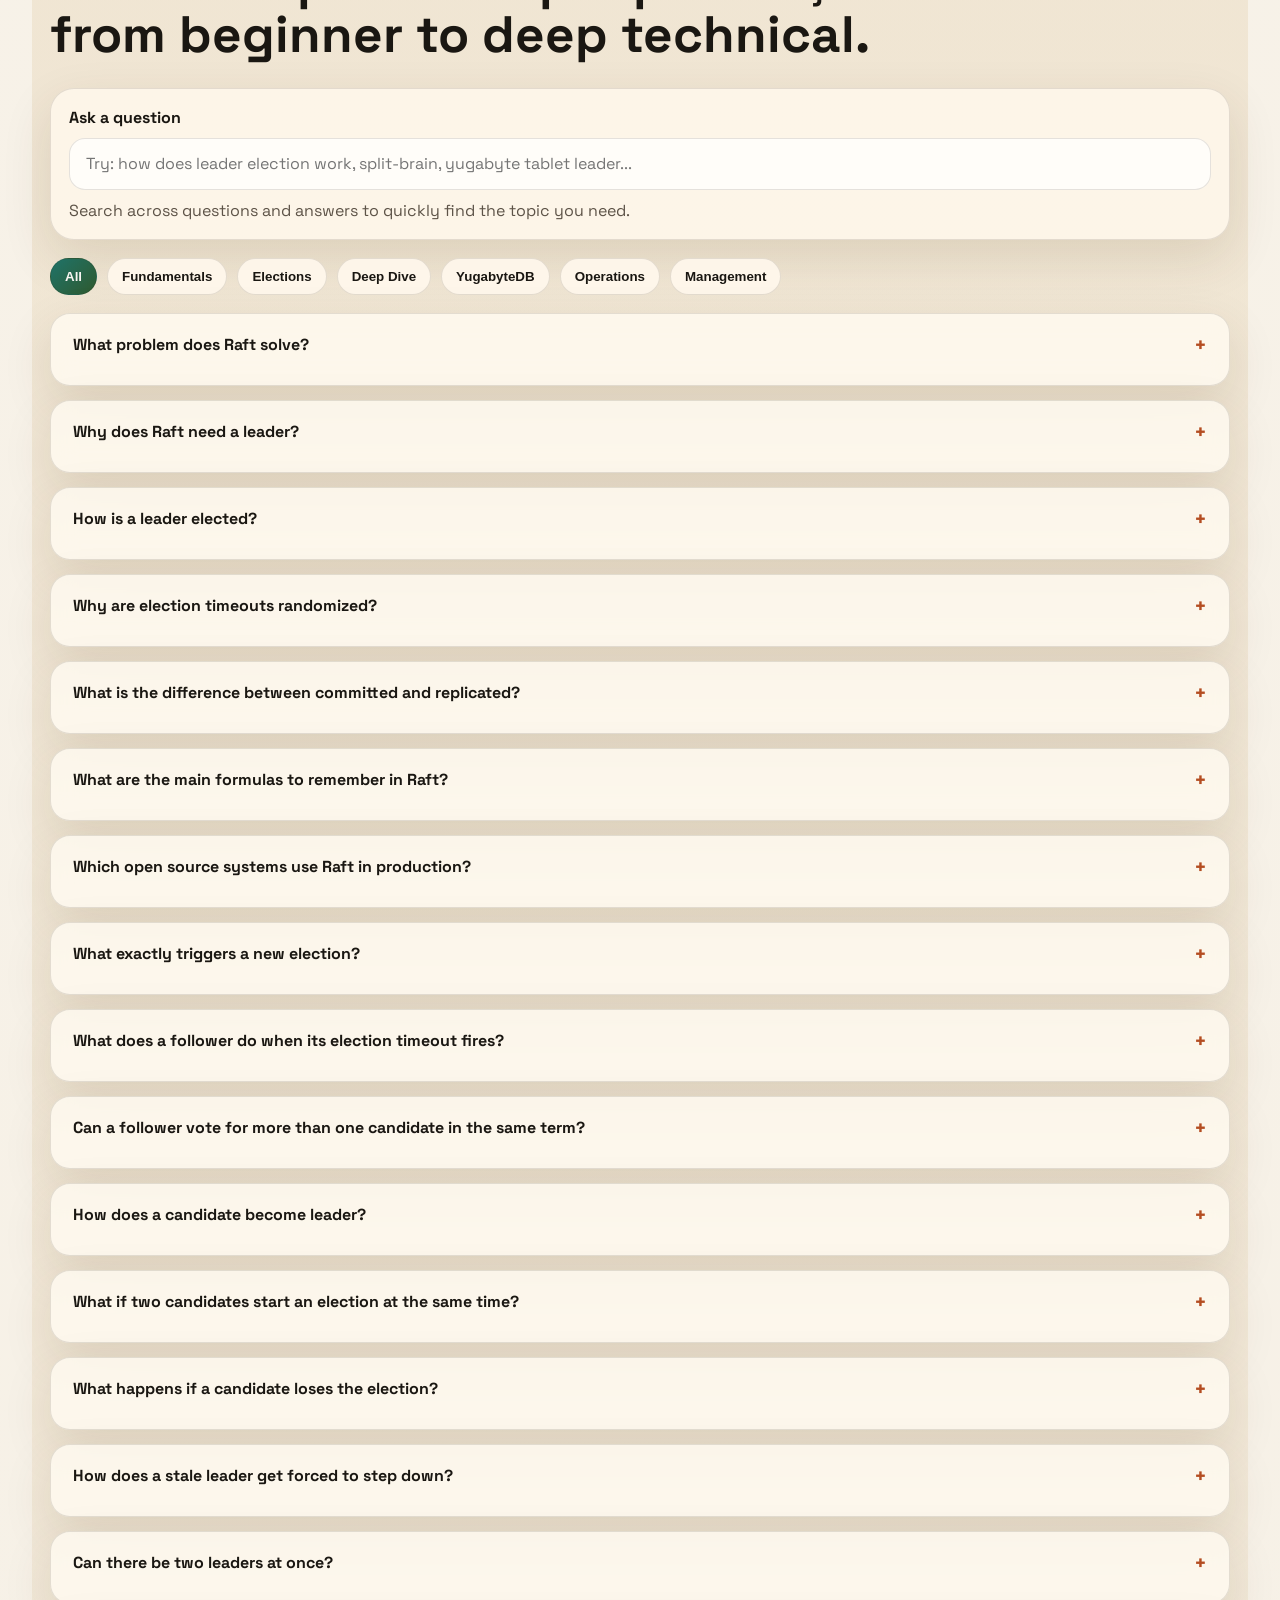
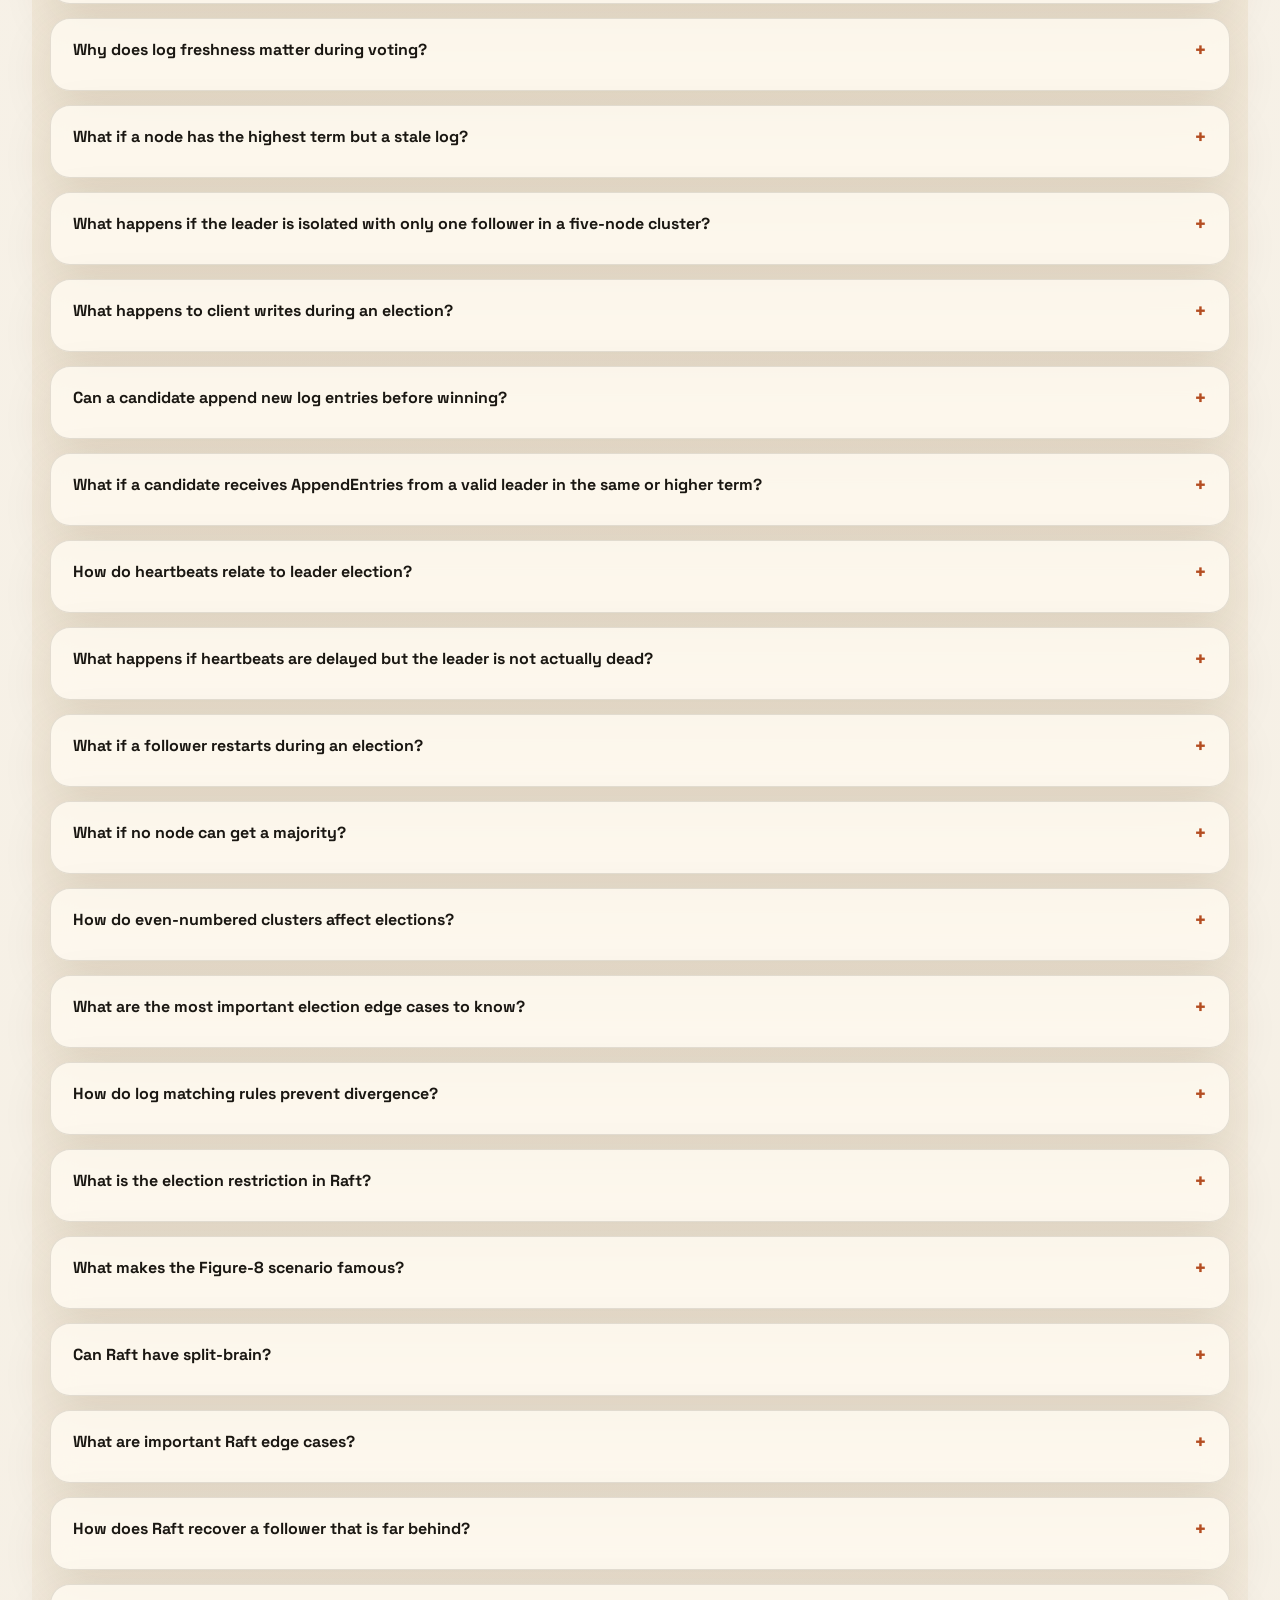
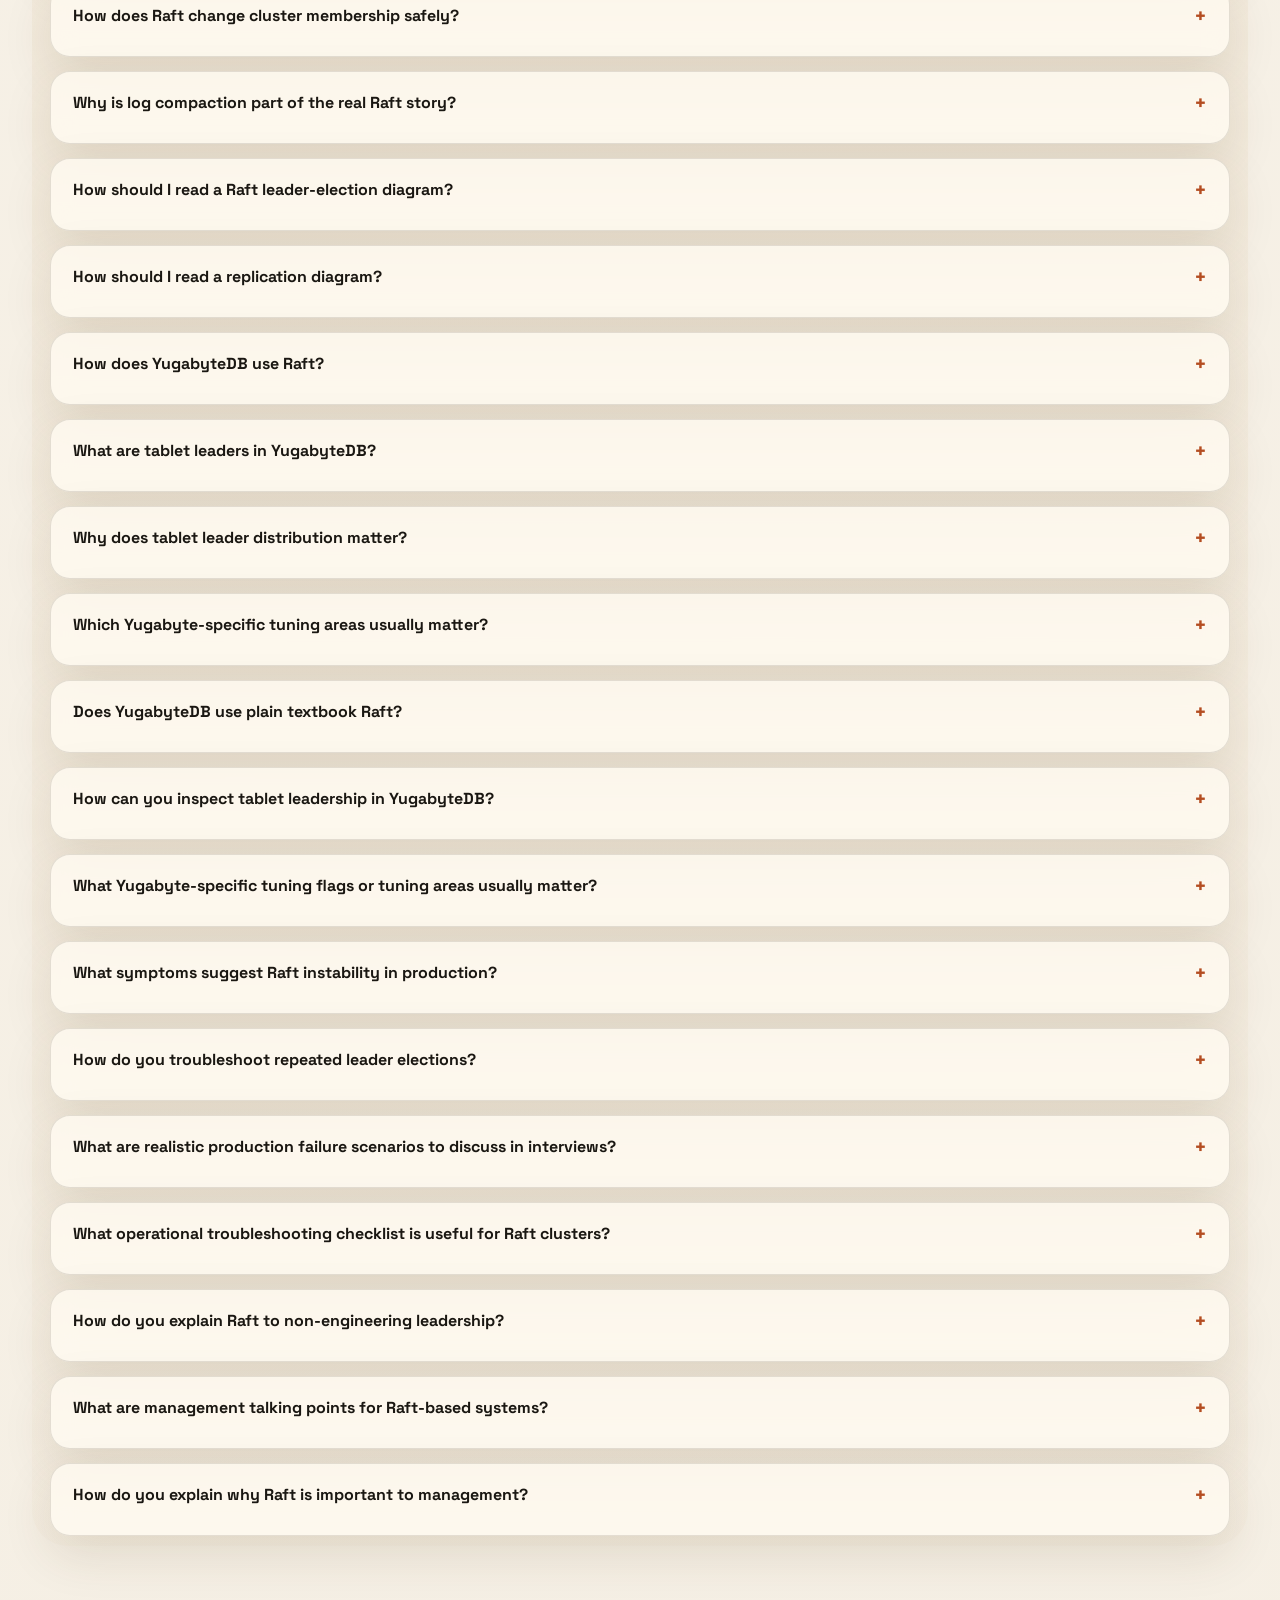
==== commit 8f4b731e: "Improve diagrams and expand FAQ coverage" ====
--- a/index.html
+++ b/index.html
@@ -326,6 +326,12 @@
           <div class="section-heading">
             <p class="kicker">Detailed Diagrams</p>
             <h2>Visual flow diagrams for leader election, replication, and failure handling.</h2>
+            <p>
+              These diagrams are intentionally simplified so a new learner can
+              follow the protocol without reading a research paper first. Each
+              one shows the order of events, the quorum rule, and the failure
+              outcome that matters most.
+            </p>
           </div>
 
           <div class="diagram-stack">
@@ -333,94 +339,134 @@
               <div class="diagram-copy">
                 <h3>Leader Election Flow Diagram</h3>
                 <p>
-                  Election timeouts are randomized so that one follower likely
-                  times out first, increments its term, votes for itself, and
-                  requests votes from peers.
+                  One follower times out first, starts a new term, asks for
+                  votes, and becomes leader only if it wins a majority.
                 </p>
               </div>
-              <svg viewBox="0 0 900 260" class="svg-diagram" role="img" aria-label="Leader election flow diagram">
-                <defs>
-                  <marker id="arrow" markerWidth="10" markerHeight="10" refX="9" refY="3" orient="auto">
-                    <path d="M0,0 L10,3 L0,6 z" fill="currentColor"></path>
-                  </marker>
-                </defs>
-                <rect x="20" y="40" width="170" height="72" rx="18"></rect>
-                <text x="105" y="72">Follower timeout</text>
-                <text x="105" y="95">no heartbeat seen</text>
-
-                <line x1="190" y1="76" x2="300" y2="76" marker-end="url(#arrow)"></line>
-
-                <rect x="300" y="40" width="170" height="72" rx="18"></rect>
-                <text x="385" y="72">Become candidate</text>
-                <text x="385" y="95">term + 1, self-vote</text>
-
-                <line x1="470" y1="76" x2="600" y2="76" marker-end="url(#arrow)"></line>
-
-                <rect x="600" y="40" width="170" height="72" rx="18"></rect>
-                <text x="685" y="72">RequestVote RPCs</text>
-                <text x="685" y="95">to all peers</text>
-
-                <line x1="685" y1="112" x2="685" y2="178" marker-end="url(#arrow)"></line>
-
-                <rect x="570" y="178" width="230" height="62" rx="18"></rect>
-                <text x="685" y="205">Majority votes received?</text>
-                <text x="685" y="226">Yes: become leader</text>
-
-                <line x1="570" y1="209" x2="468" y2="209" marker-end="url(#arrow)"></line>
-                <text x="500" y="196">No</text>
-                <text x="478" y="227">retry after new timeout</text>
-              </svg>
+              <div class="diagram-sequence">
+                <div class="sequence-step warning">
+                  <span class="step-number">1</span>
+                  <h4>Heartbeat missing</h4>
+                  <p>A follower stops hearing from the leader before its randomized timeout expires.</p>
+                </div>
+                <div class="sequence-arrow">→</div>
+                <div class="sequence-step">
+                  <span class="step-number">2</span>
+                  <h4>Become candidate</h4>
+                  <p>The node increments the term, votes for itself, and starts a fresh election.</p>
+                </div>
+                <div class="sequence-arrow">→</div>
+                <div class="sequence-step">
+                  <span class="step-number">3</span>
+                  <h4>Request votes</h4>
+                  <p>Peers compare the candidate's term and log freshness before granting a vote.</p>
+                </div>
+                <div class="sequence-arrow">→</div>
+                <div class="sequence-step success">
+                  <span class="step-number">4</span>
+                  <h4>Majority wins</h4>
+                  <p>If it gets quorum, it becomes leader. If not, it retries in a later term.</p>
+                </div>
+              </div>
+
+              <div class="cluster-explainer">
+                <div class="cluster-column">
+                  <h4>Before election</h4>
+                  <div class="explainer-nodes">
+                    <span class="explainer-node follower">A follower</span>
+                    <span class="explainer-node follower">B follower</span>
+                    <span class="explainer-node follower">C follower</span>
+                  </div>
+                </div>
+                <div class="cluster-column">
+                  <h4>During election</h4>
+                  <div class="explainer-nodes">
+                    <span class="explainer-node candidate">A candidate</span>
+                    <span class="explainer-node follower">B voter</span>
+                    <span class="explainer-node follower">C voter</span>
+                  </div>
+                </div>
+                <div class="cluster-column">
+                  <h4>After quorum</h4>
+                  <div class="explainer-nodes">
+                    <span class="explainer-node leader">A leader</span>
+                    <span class="explainer-node follower">B follower</span>
+                    <span class="explainer-node follower">C follower</span>
+                  </div>
+                </div>
+              </div>
             </article>
 
             <article class="diagram-card">
               <div class="diagram-copy">
                 <h3>Replication and Commit Flow</h3>
                 <p>
-                  The leader appends the client command locally, ships it to
-                  followers, and marks it committed only after a majority
-                  acknowledges the entry.
+                  A log entry is only safe after the leader replicates it to a
+                  majority and then marks it committed.
                 </p>
               </div>
-              <div class="replication-flow">
-                <div class="flow-node active">1. Client write hits leader</div>
-                <div class="flow-arrow"></div>
-                <div class="flow-node">2. Leader appends entry</div>
-                <div class="flow-arrow"></div>
-                <div class="flow-node">3. Followers validate `prevLogIndex` and `prevLogTerm`</div>
-                <div class="flow-arrow"></div>
-                <div class="flow-node">4. Majority ACKs</div>
-                <div class="flow-arrow"></div>
-                <div class="flow-node success">5. Commit and apply to state machine</div>
+              <div class="replication-board">
+                <div class="replication-lane">
+                  <div class="lane-label">Leader path</div>
+                  <div class="lane-steps">
+                    <span class="lane-step active">1. Client sends write</span>
+                    <span class="lane-step active">2. Leader appends entry</span>
+                    <span class="lane-step active">3. Leader sends AppendEntries</span>
+                  </div>
+                </div>
+                <div class="replication-lane">
+                  <div class="lane-label">Follower path</div>
+                  <div class="lane-steps">
+                    <span class="lane-step">4. Followers check prevLogIndex / prevLogTerm</span>
+                    <span class="lane-step">5. Matching followers append and ACK</span>
+                    <span class="lane-step success">6. Majority ACK means commit</span>
+                  </div>
+                </div>
+                <div class="commit-note">
+                  Important: replicated is not the same as committed. The leader
+                  can respond safely only after quorum is reached and the entry
+                  is committed.
+                </div>
               </div>
             </article>
 
             <article class="diagram-card">
               <div class="diagram-copy">
-                <h3>Split-Brain Prevention</h3>
+                <h3>Failure Handling and Split-Brain Prevention</h3>
                 <p>
-                  Raft avoids true split-brain commits by requiring quorums and
-                  forcing outdated leaders to step down when they observe higher
-                  terms.
+                  Raft can survive temporary leader confusion, but it avoids
+                  unsafe split-brain commits because only the majority side can
+                  elect a leader and commit writes.
                 </p>
               </div>
-              <div class="brain-grid">
-                <div class="brain-panel">
-                  <h4>Minority side</h4>
-                  <p>Old leader can still send heartbeats locally but cannot commit new writes without a majority.</p>
-                  <div class="mini-cluster">
-                    <span class="mini-node lead">L</span>
+              <div class="failure-grid">
+                <div class="failure-panel minority">
+                  <h4>Minority partition</h4>
+                  <p>The old leader may still believe it is leader, but it cannot commit anything new because it lost quorum.</p>
+                  <div class="failure-mini-cluster">
+                    <span class="mini-node lead">Old L</span>
                     <span class="mini-node muted">F</span>
-                    <span class="mini-cross">x</span>
                   </div>
-                </div>
-                <div class="brain-divider"></div>
-                <div class="brain-panel">
-                  <h4>Majority side</h4>
-                  <p>A new leader can be elected here because it still has quorum. When connectivity returns, the stale leader steps down.</p>
-                  <div class="mini-cluster">
+                  <div class="failure-result danger-result">No safe commits</div>
+                </div>
+
+                <div class="failure-panel majority">
+                  <h4>Majority partition</h4>
+                  <p>This side still has quorum, so it can elect a new leader in a higher term and keep the service alive.</p>
+                  <div class="failure-mini-cluster">
                     <span class="mini-node healthy">F</span>
-                    <span class="mini-node leader2">N</span>
+                    <span class="mini-node leader2">New L</span>
                     <span class="mini-node healthy">F</span>
+                  </div>
+                  <div class="failure-result success-result">Writes can continue</div>
+                </div>
+
+                <div class="failure-panel recovery">
+                  <h4>After recovery</h4>
+                  <p>When the partition heals, the old leader sees the higher term and steps down. Divergent uncommitted entries are repaired.</p>
+                  <div class="recovery-note">
+                    Safety rule: terms move forward, and quorum intersection
+                    prevents two conflicting committed histories.
                   </div>
                 </div>
               </div>
@@ -822,6 +868,14 @@
               <summary>What is the difference between committed and replicated?</summary>
               <p>Replicated means followers have received the entry. Committed means the protocol now guarantees the entry will survive future leadership changes and can be safely applied.</p>
             </details>
+            <details class="faq-item" data-topic="fundamentals">
+              <summary>What are the main formulas to remember in Raft?</summary>
+              <p>The most useful formulas are quorum = floor(N/2) + 1, failure tolerance f = floor((N - 1)/2), and cluster size N = 2f + 1. They explain majority voting and why odd-sized clusters are common.</p>
+            </details>
+            <details class="faq-item" data-topic="fundamentals">
+              <summary>Which open source systems use Raft in production?</summary>
+              <p>Verified examples include etcd, Consul, Nomad, rqlite, YugabyteDB, CockroachDB, Dgraph, TiKV, SwarmKit, Kubernetes through etcd, and Hyperledger Fabric's Raft-based ordering service.</p>
+            </details>
             <details class="faq-item" data-topic="elections">
               <summary>What exactly triggers a new election?</summary>
               <p>A follower starts an election when it does not receive a valid heartbeat or append from a current leader before its randomized election timeout expires.</p>
@@ -934,6 +988,14 @@
               <summary>Why is log compaction part of the real Raft story?</summary>
               <p>Without compaction, logs would grow forever. Real implementations snapshot state and discard old prefixes so storage and recovery stay practical.</p>
             </details>
+            <details class="faq-item" data-topic="deep-dive">
+              <summary>How should I read a Raft leader-election diagram?</summary>
+              <p>Start with the missing heartbeat, then follow the timeout to candidate transition, then the RequestVote step, and finally the quorum decision. The key decision point is always whether a majority voted for the candidate.</p>
+            </details>
+            <details class="faq-item" data-topic="deep-dive">
+              <summary>How should I read a replication diagram?</summary>
+              <p>Track the entry from client to leader log, then from leader to followers, then watch for the majority acknowledgment. The critical lesson is that commit happens after quorum, not after the first copy.</p>
+            </details>
             <details class="faq-item" data-topic="yugabyte">
               <summary>How does YugabyteDB use Raft?</summary>
               <p>Each tablet has its own Raft group, leader, WAL, and followers. That lets the database scale writes horizontally across many tablet leaders.</p>
@@ -958,6 +1020,10 @@
               <summary>How can you inspect tablet leadership in YugabyteDB?</summary>
               <p>You can use cluster UI and metadata views such as `yb_tablet_metadata` to see tablet placement and which node currently leads a given tablet.</p>
             </details>
+            <details class="faq-item" data-topic="yugabyte">
+              <summary>What Yugabyte-specific tuning flags or tuning areas usually matter?</summary>
+              <p>Operationally, teams most often tune election and heartbeat timing, load balancing, placement policy, RPC concurrency, WAL throughput, compaction behavior, and remote bootstrap or catch-up behavior.</p>
+            </details>
             <details class="faq-item" data-topic="ops">
               <summary>What symptoms suggest Raft instability in production?</summary>
               <p>Frequent leader stepdowns, high write tail latency, follower lag, under-replicated tablets, consensus queue growth, and bursts of election activity.</p>
@@ -970,6 +1036,10 @@
               <summary>What are realistic production failure scenarios to discuss in interviews?</summary>
               <p>Zone partition, noisy-neighbor CPU starvation, long fsync latency, mass leader concentration on a single node, and follower catch-up after prolonged outage.</p>
             </details>
+            <details class="faq-item" data-topic="ops">
+              <summary>What operational troubleshooting checklist is useful for Raft clusters?</summary>
+              <p>Check quorum health, leader churn, packet loss, disk latency, CPU starvation, clock issues where leases exist, follower lag, and whether one failure domain holds too many leaders or replicas.</p>
+            </details>
             <details class="faq-item" data-topic="management">
               <summary>How do you explain Raft to non-engineering leadership?</summary>
               <p>Use business language: Raft makes sure the database picks a single authority per shard, confirms changes safely, and fails over predictably when infrastructure misbehaves.</p>
@@ -977,6 +1047,10 @@
             <details class="faq-item" data-topic="management">
               <summary>What are management talking points for Raft-based systems?</summary>
               <p>Predictable failover, strong consistency, controlled fault tolerance, clear operational behavior, and a tradeoff of extra coordination for lower corruption risk.</p>
+            </details>
+            <details class="faq-item" data-topic="management">
+              <summary>How do you explain why Raft is important to management?</summary>
+              <p>Raft is important because it turns a cluster of machines into a coordinated system with predictable failover and lower corruption risk. It adds coordination cost, but it dramatically improves correctness and confidence during failures.</p>
             </details>
           </div>
         </section>
--- a/styles.css
+++ b/styles.css
@@ -356,82 +356,206 @@
   gap: 18px;
 }
 
-.svg-diagram {
-  width: 100%;
-  height: auto;
-  color: var(--ink);
+.diagram-sequence {
+  display: grid;
+  grid-template-columns: repeat(7, 1fr);
+  gap: 10px;
+  align-items: stretch;
   margin-top: 18px;
 }
 
-.svg-diagram rect,
-.svg-diagram line {
-  fill: rgba(255, 248, 237, 0.85);
-  stroke: currentColor;
-  stroke-width: 2;
-}
-
-.svg-diagram text {
-  text-anchor: middle;
-  font-size: 18px;
-  fill: var(--ink);
-  font-family: "Space Grotesk", sans-serif;
-}
-
-.replication-flow {
-  display: grid;
-  grid-template-columns: repeat(5, 1fr);
-  gap: 12px;
-  align-items: center;
-  margin-top: 16px;
-}
-
-.flow-node {
-  min-height: 112px;
-  border-radius: 18px;
-  padding: 14px;
-  display: flex;
+.sequence-step {
+  padding: 16px;
+  border-radius: 20px;
+  border: 1px solid var(--line);
+  background: rgba(255, 255, 255, 0.58);
+}
+
+.sequence-step.warning {
+  background: rgba(211, 133, 44, 0.1);
+}
+
+.sequence-step.success {
+  background: rgba(47, 90, 47, 0.12);
+}
+
+.sequence-step h4,
+.cluster-column h4,
+.lane-label,
+.failure-panel h4 {
+  margin: 0 0 8px;
+}
+
+.sequence-step p,
+.cluster-column p,
+.failure-panel p,
+.recovery-note,
+.commit-note {
+  margin: 0;
+  color: var(--muted);
+  line-height: 1.6;
+}
+
+.step-number {
+  display: inline-flex;
+  width: 34px;
+  height: 34px;
+  border-radius: 50%;
   align-items: center;
   justify-content: center;
-  text-align: center;
-  background: rgba(255, 255, 255, 0.56);
-  border: 1px solid var(--line);
-  color: var(--ink);
-}
-
-.flow-node.active {
-  background: rgba(180, 77, 33, 0.12);
-}
-
-.flow-node.success {
-  background: rgba(47, 90, 47, 0.14);
-}
-
-.flow-arrow {
-  height: 4px;
+  margin-bottom: 10px;
+  background: rgba(26, 23, 18, 0.08);
+  font-weight: 700;
+}
+
+.sequence-arrow {
+  display: flex;
+  align-items: center;
+  justify-content: center;
+  color: var(--rust);
+  font-size: 1.6rem;
+  font-weight: 700;
+}
+
+.cluster-explainer {
+  display: grid;
+  grid-template-columns: repeat(3, 1fr);
+  gap: 14px;
+  margin-top: 18px;
+}
+
+.cluster-column {
+  padding: 16px;
+  border-radius: 20px;
+  border: 1px solid var(--line);
+  background: rgba(255, 255, 255, 0.45);
+}
+
+.explainer-nodes {
+  display: flex;
+  flex-wrap: wrap;
+  gap: 10px;
+}
+
+.explainer-node {
+  padding: 10px 12px;
   border-radius: 999px;
-  background: linear-gradient(90deg, var(--gold), var(--rust));
-}
-
-.brain-grid {
-  display: grid;
-  grid-template-columns: 1fr 40px 1fr;
+  border: 1px solid var(--line);
+  font-size: 0.9rem;
+}
+
+.explainer-node.follower {
+  background: rgba(31, 115, 105, 0.1);
+}
+
+.explainer-node.candidate {
+  background: rgba(211, 133, 44, 0.15);
+}
+
+.explainer-node.leader {
+  background: rgba(180, 77, 33, 0.14);
+}
+
+.replication-board {
+  display: grid;
+  gap: 14px;
+  margin-top: 16px;
+}
+
+.replication-lane {
+  padding: 16px;
+  border-radius: 20px;
+  border: 1px solid var(--line);
+  background: rgba(255, 255, 255, 0.48);
+}
+
+.lane-label {
+  font-weight: 700;
+}
+
+.lane-steps {
+  display: grid;
+  grid-template-columns: repeat(3, 1fr);
+  gap: 12px;
+}
+
+.lane-step {
+  min-height: 90px;
+  padding: 14px;
+  border-radius: 18px;
+  border: 1px solid var(--line);
+  background: rgba(255, 248, 237, 0.9);
+  display: flex;
+  align-items: center;
+}
+
+.lane-step.active {
+  background: rgba(180, 77, 33, 0.1);
+}
+
+.lane-step.success {
+  background: rgba(47, 90, 47, 0.12);
+}
+
+.commit-note {
+  padding: 16px 18px;
+  border-radius: 18px;
+  background: rgba(255, 248, 237, 0.9);
+  border: 1px solid var(--line);
+}
+
+.failure-grid {
+  display: grid;
+  grid-template-columns: repeat(3, 1fr);
   gap: 18px;
-  align-items: center;
   margin-top: 18px;
 }
 
-.brain-panel {
+.failure-panel {
+  padding: 18px;
   border-radius: 22px;
   background: rgba(255, 255, 255, 0.48);
-  padding: 18px;
-  border: 1px solid var(--line);
-}
-
-.brain-divider {
-  width: 1px;
-  height: 100%;
-  margin: auto;
-  background: linear-gradient(180deg, transparent, var(--danger), transparent);
+  border: 1px solid var(--line);
+}
+
+.failure-panel.minority {
+  background: rgba(141, 46, 44, 0.06);
+}
+
+.failure-panel.majority {
+  background: rgba(47, 90, 47, 0.08);
+}
+
+.failure-mini-cluster {
+  display: flex;
+  gap: 12px;
+  flex-wrap: wrap;
+  margin: 14px 0;
+}
+
+.failure-result {
+  display: inline-flex;
+  padding: 9px 12px;
+  border-radius: 999px;
+  font-size: 0.9rem;
+  font-weight: 700;
+}
+
+.danger-result {
+  background: rgba(141, 46, 44, 0.14);
+  color: var(--danger);
+}
+
+.success-result {
+  background: rgba(47, 90, 47, 0.14);
+  color: var(--forest);
+}
+
+.recovery-note {
+  padding: 14px;
+  border-radius: 16px;
+  background: rgba(255, 248, 237, 0.9);
+  border: 1px solid var(--line);
 }
 
 .mini-cluster {
@@ -823,19 +947,14 @@
   .figure-eight,
   .scenario-grid,
   .three-up,
-  .brain-grid {
+  .failure-grid,
+  .cluster-explainer {
     grid-template-columns: 1fr;
   }
 
-  .replication-flow {
+  .diagram-sequence,
+  .lane-steps {
     grid-template-columns: 1fr;
-  }
-
-  .flow-arrow {
-    width: 4px;
-    height: 28px;
-    justify-self: center;
-    background: linear-gradient(180deg, var(--gold), var(--rust));
   }
 
   .comparison-table {
@@ -860,7 +979,9 @@
 
   .cluster-visual,
   .cluster-notes,
-  .tablet-board {
+  .tablet-board,
+  .diagram-sequence,
+  .lane-steps {
     grid-template-columns: 1fr;
   }
 }
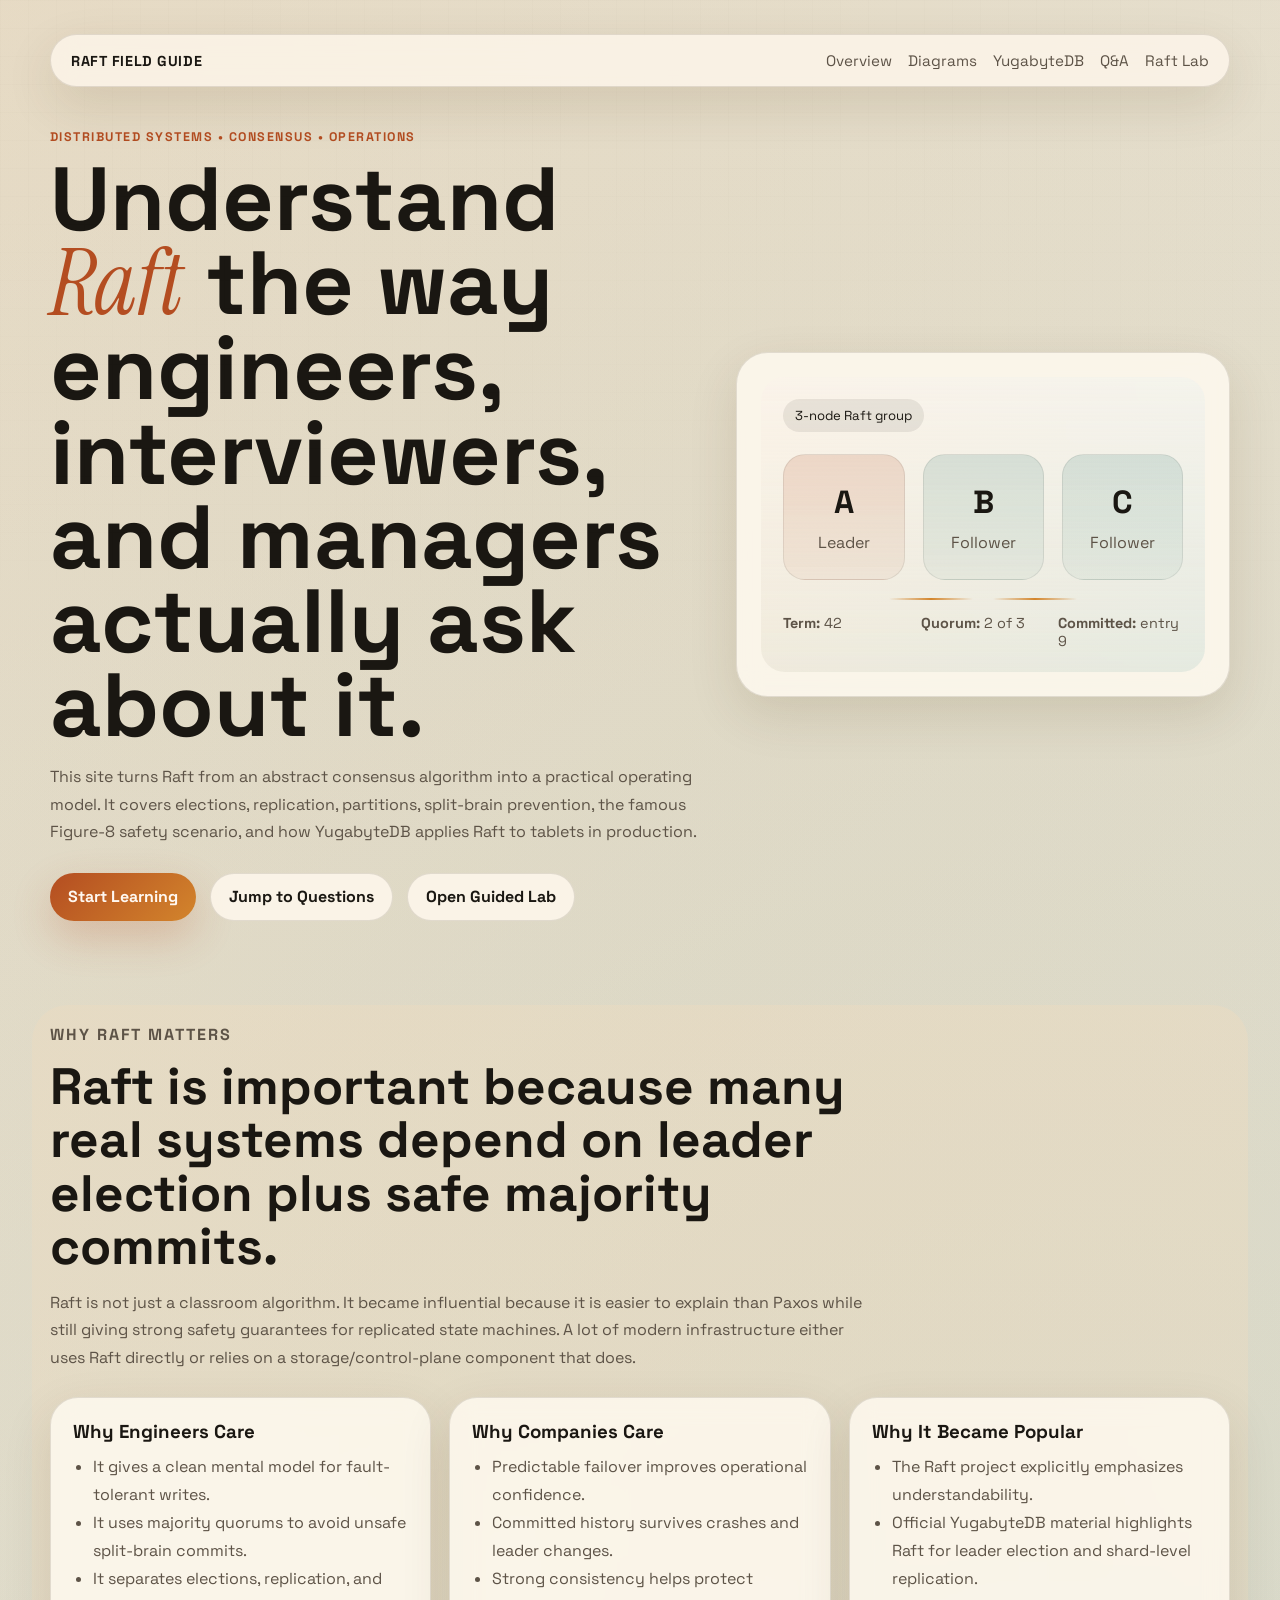
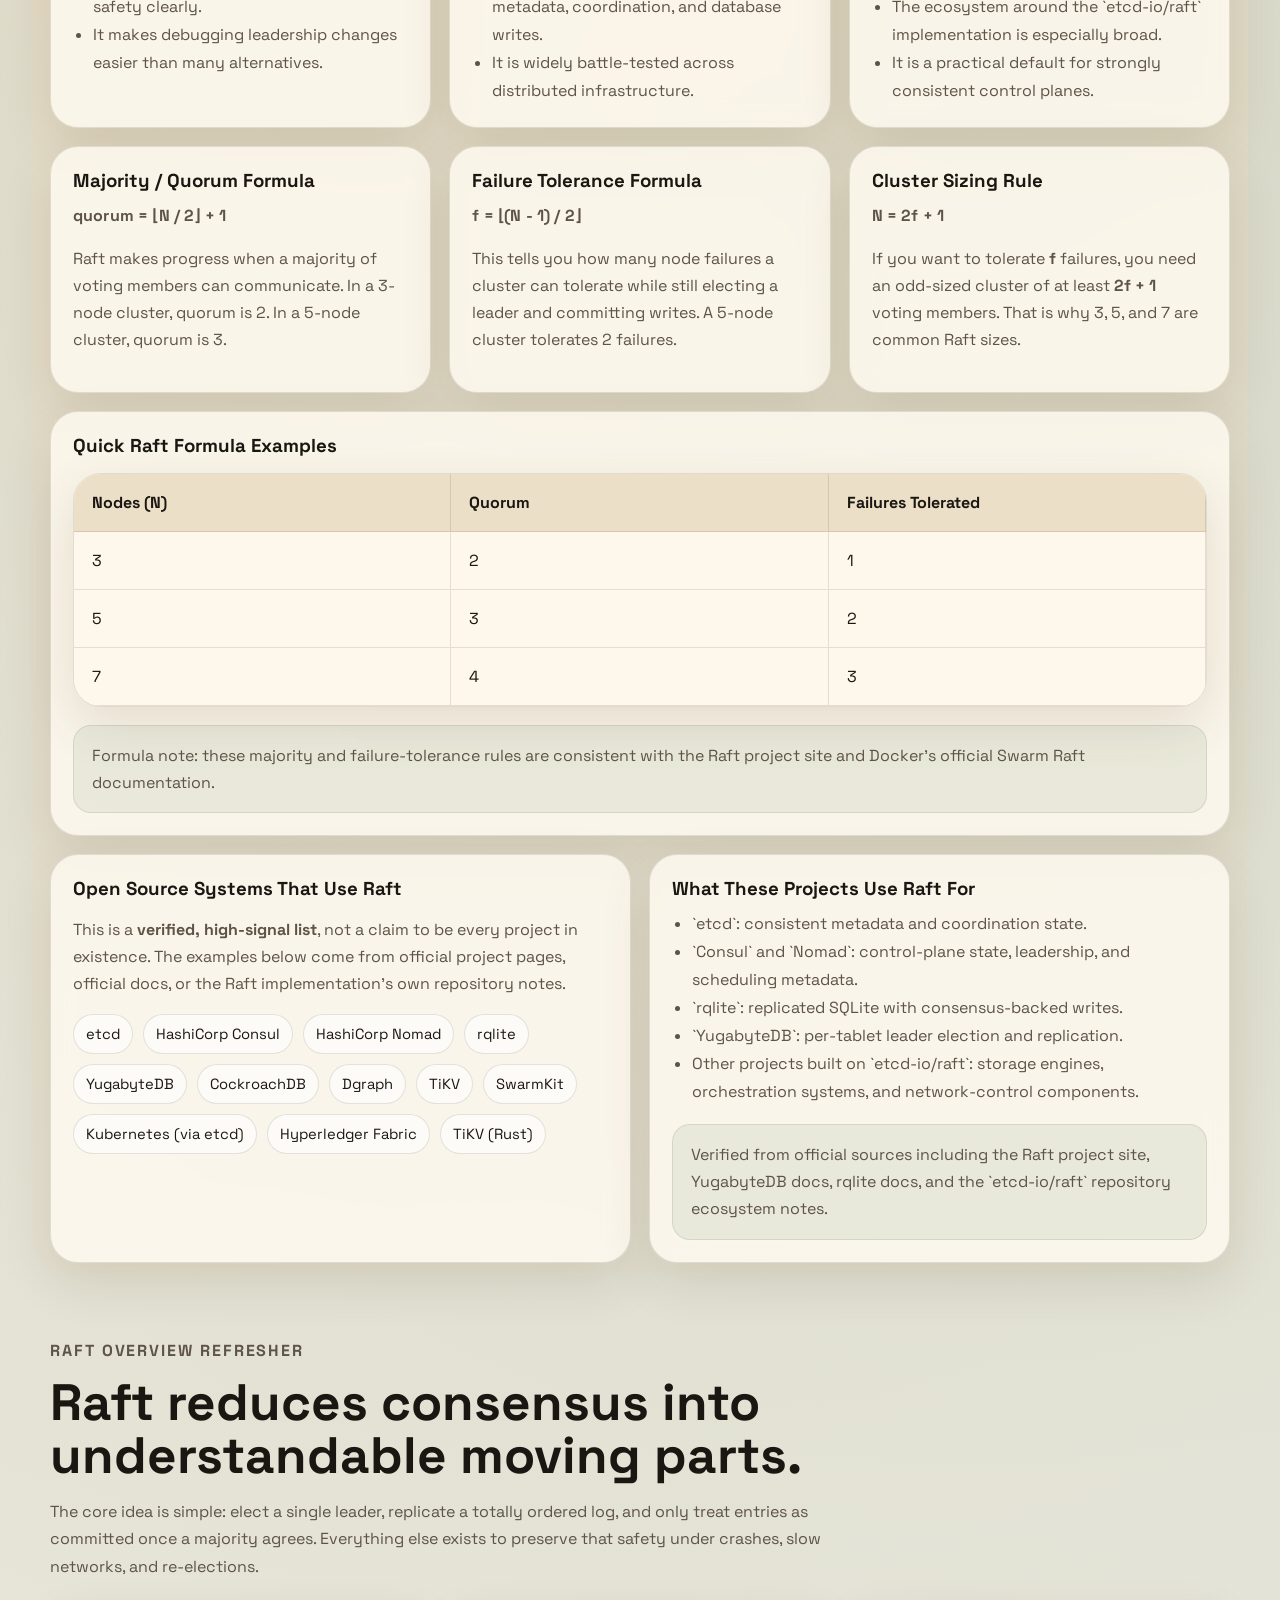
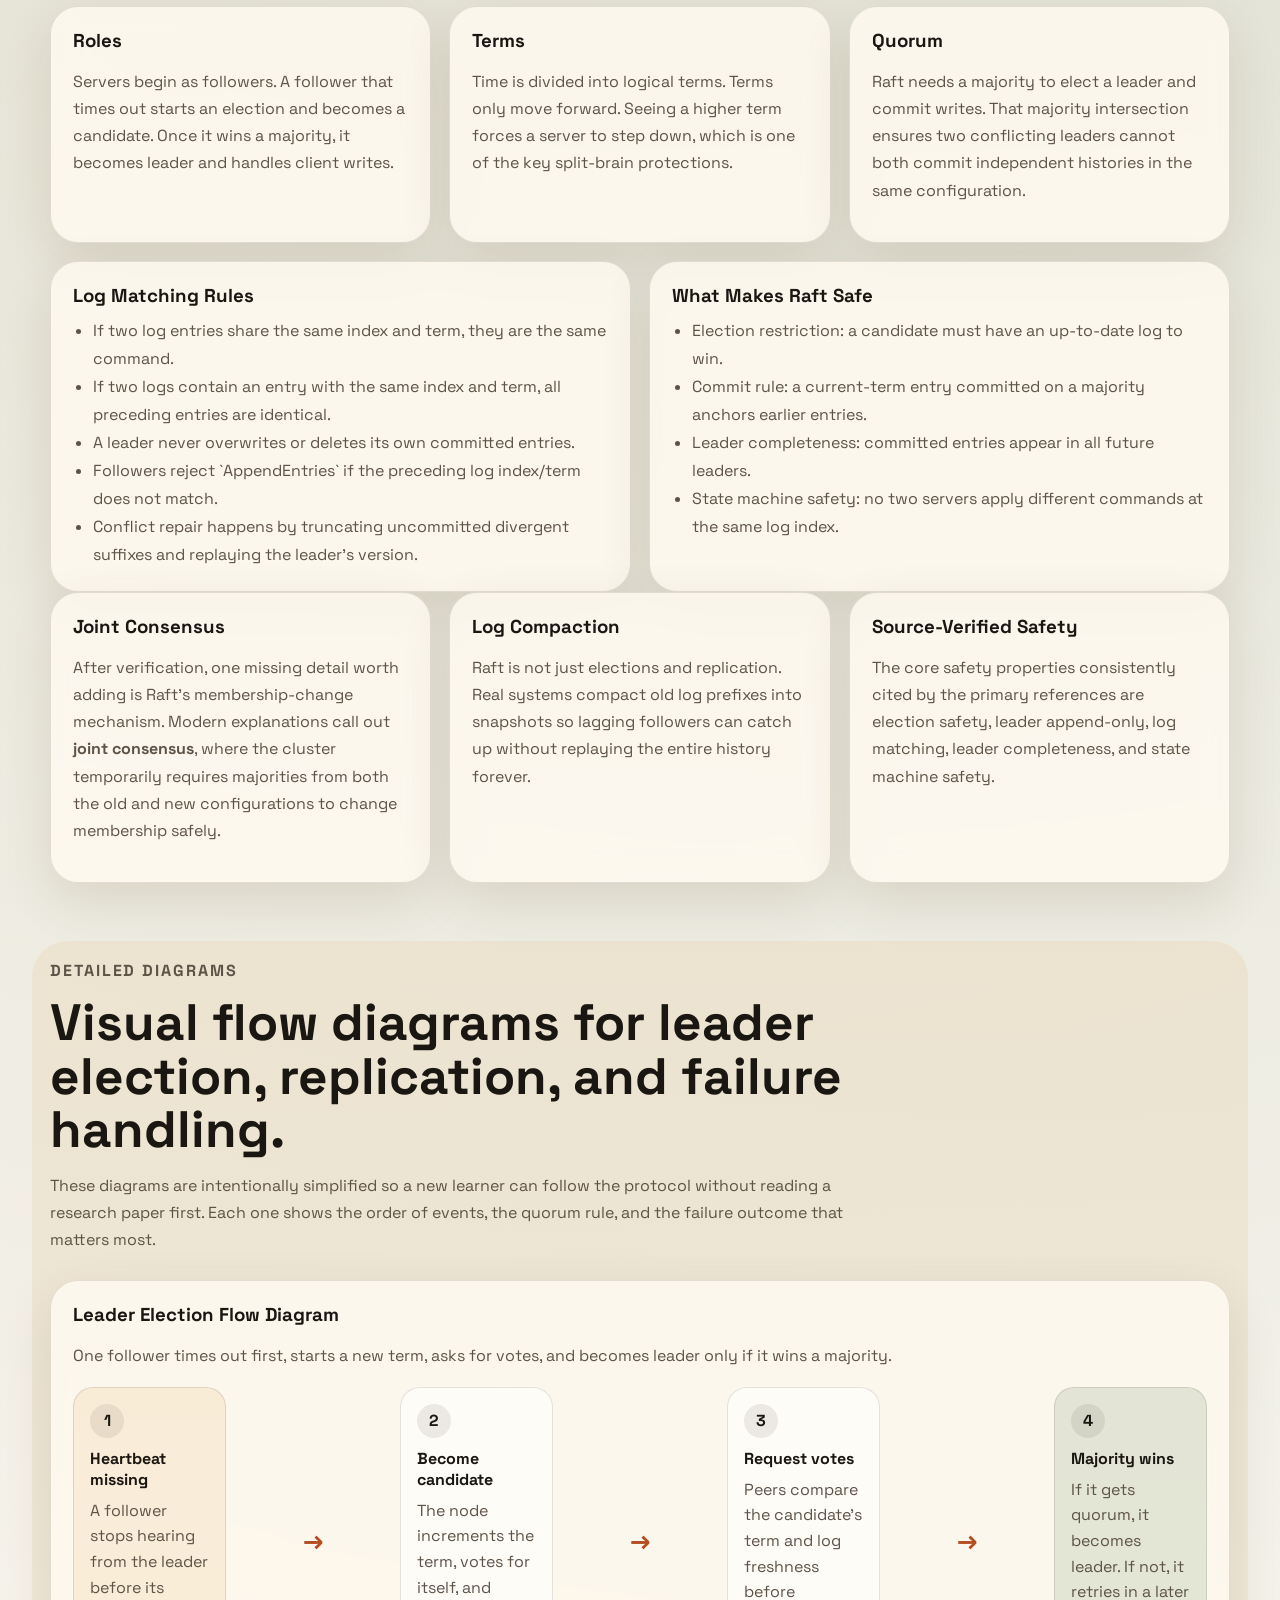
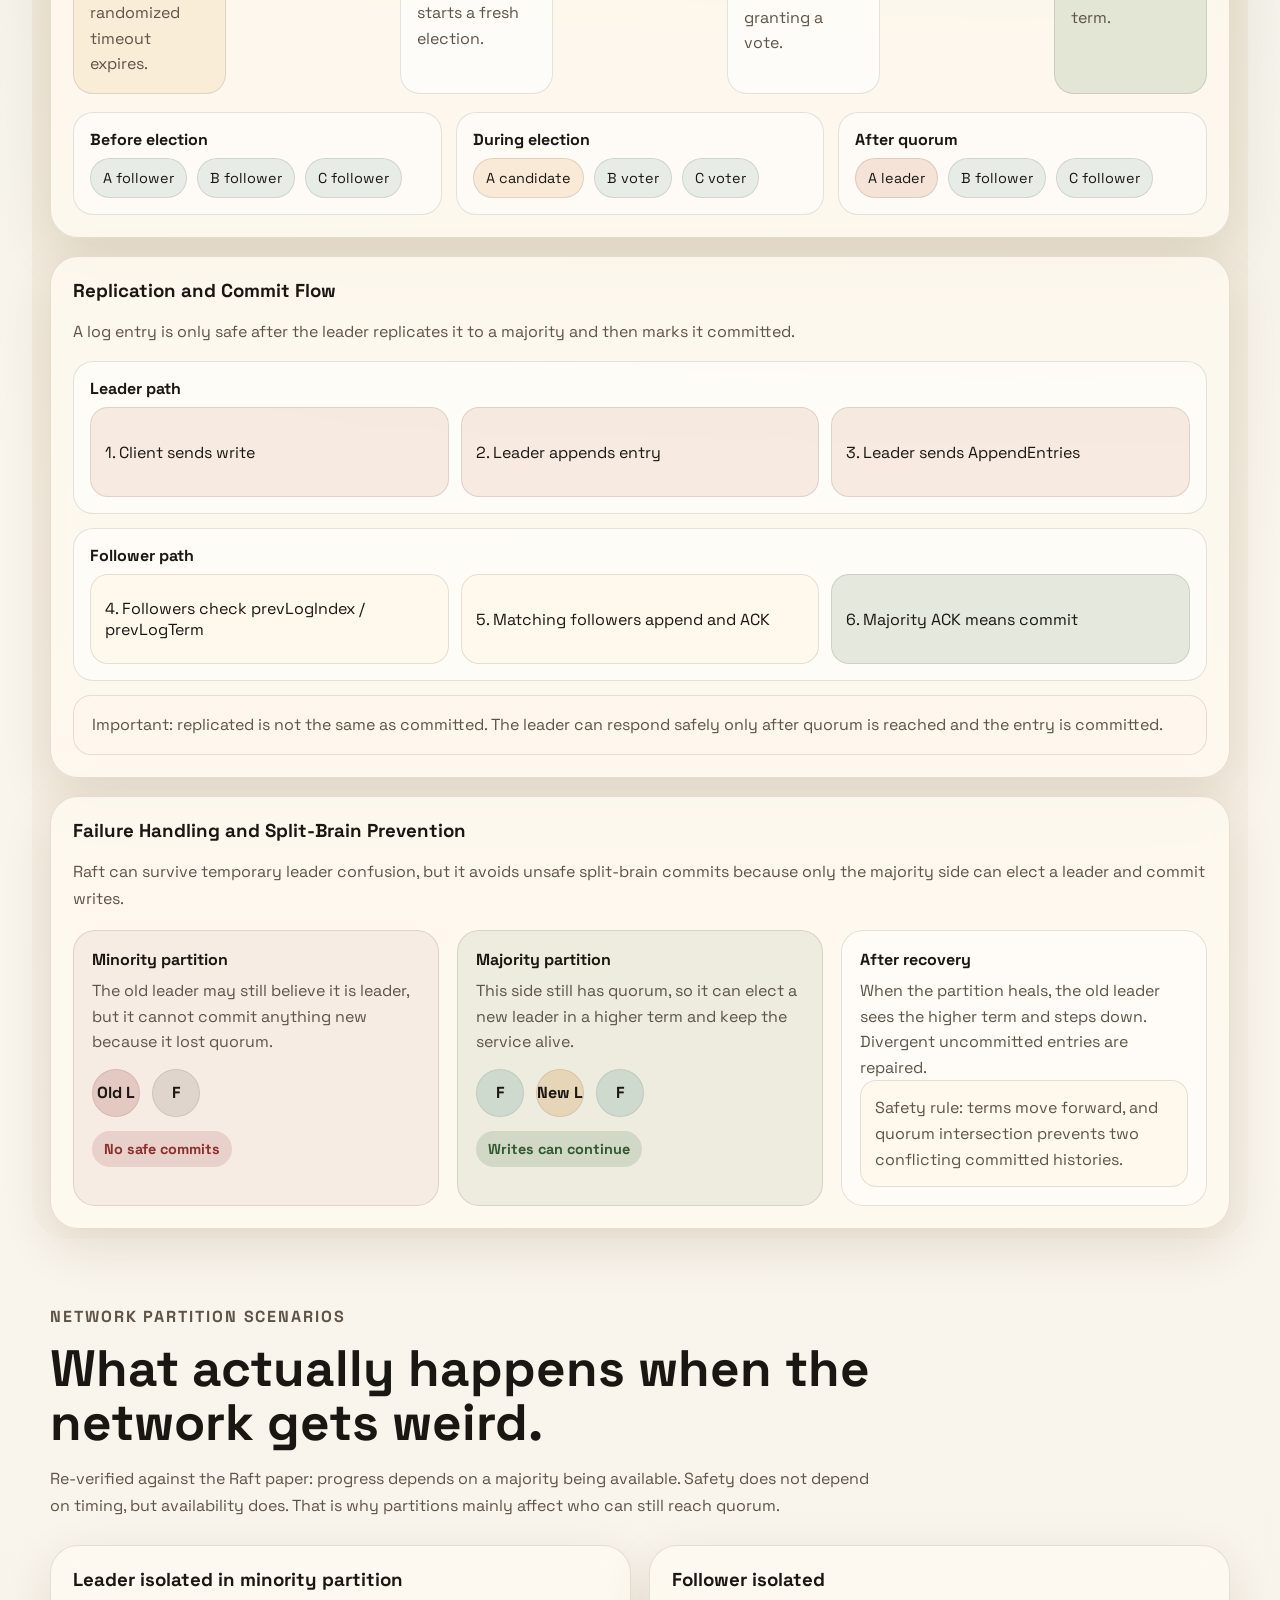
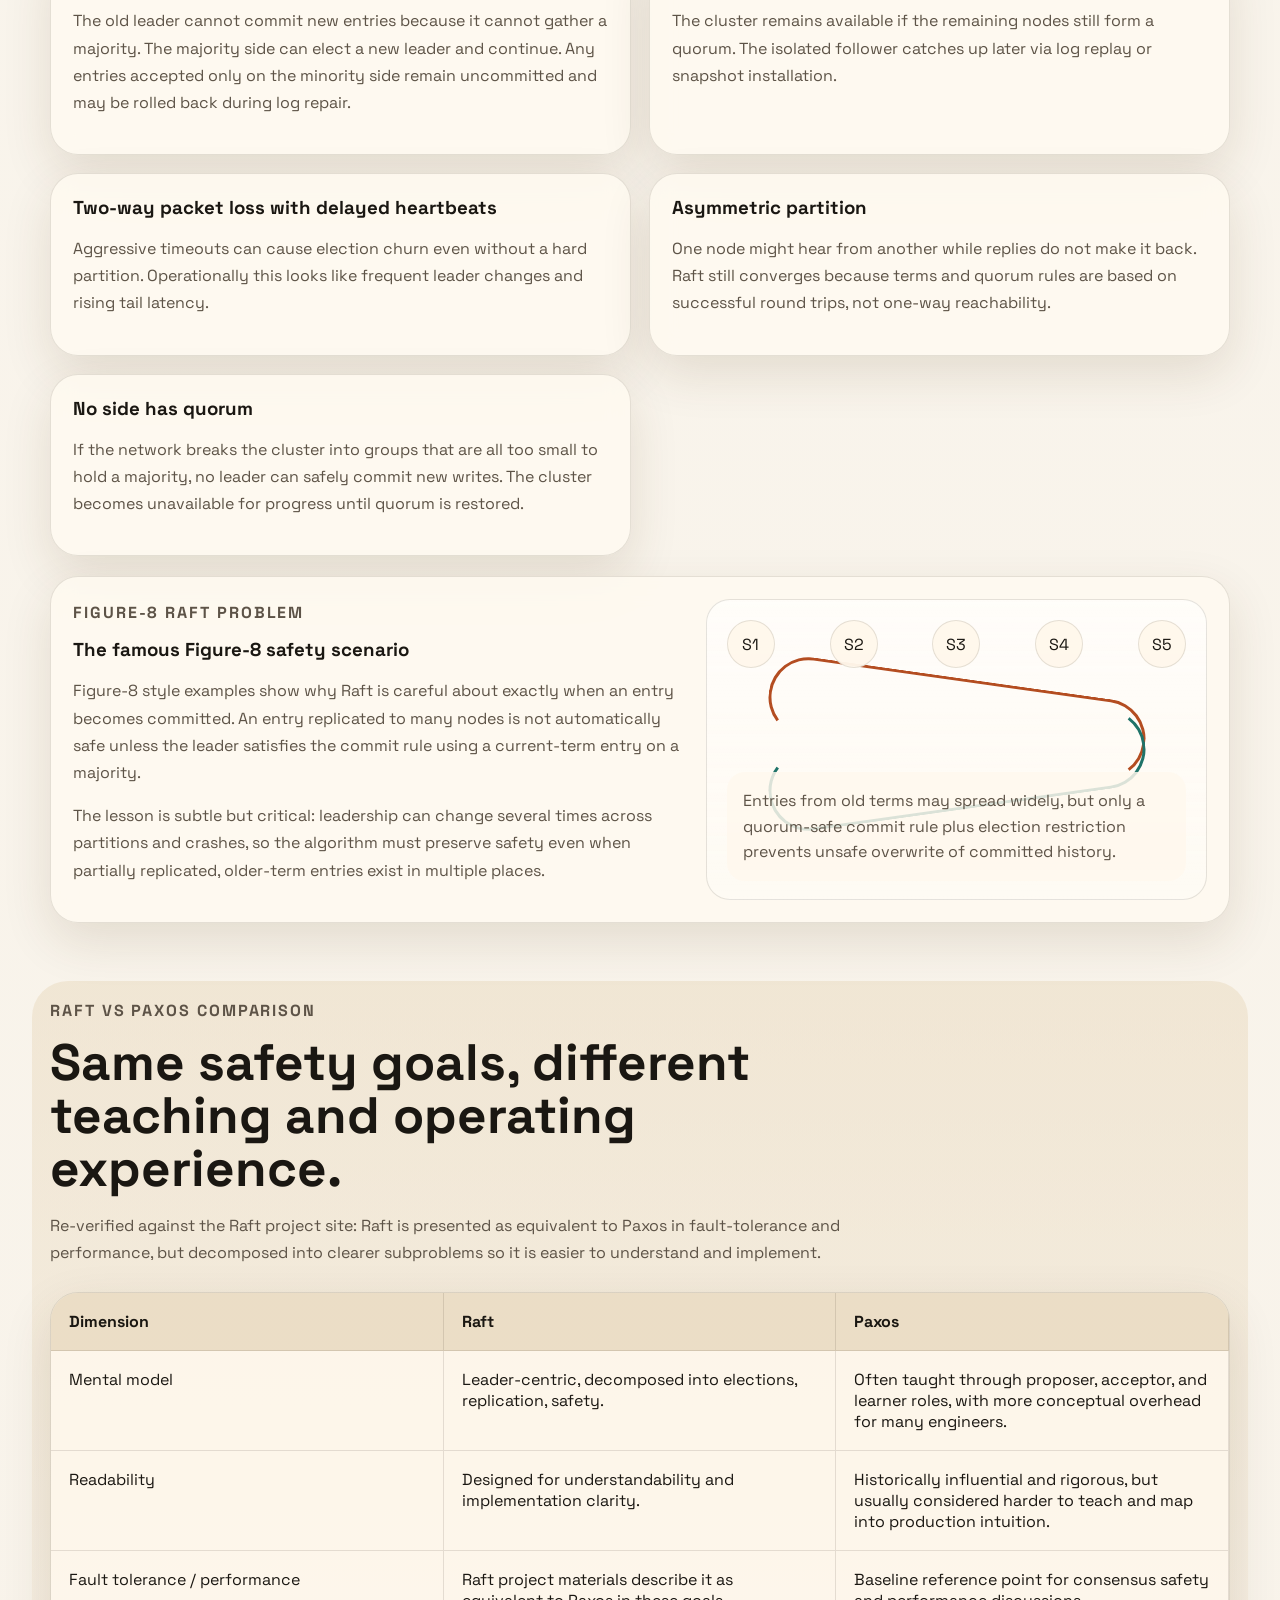
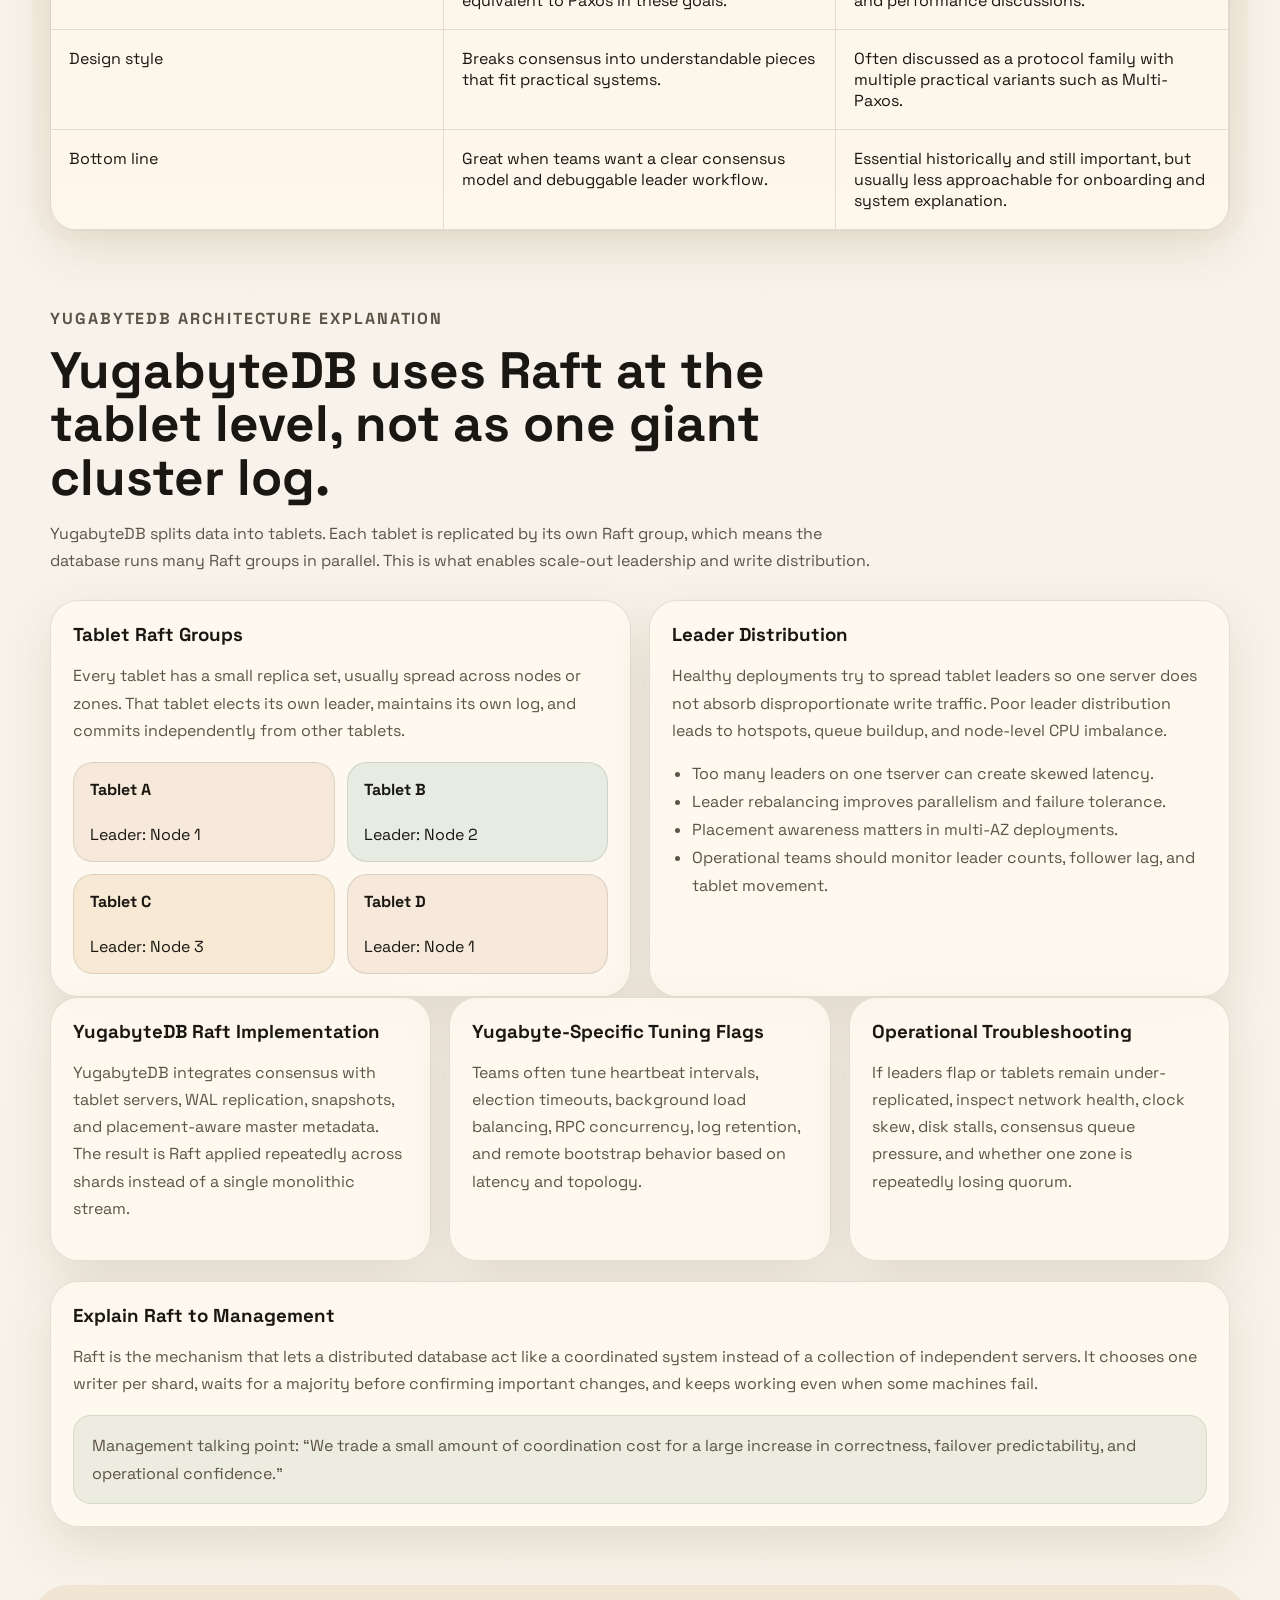
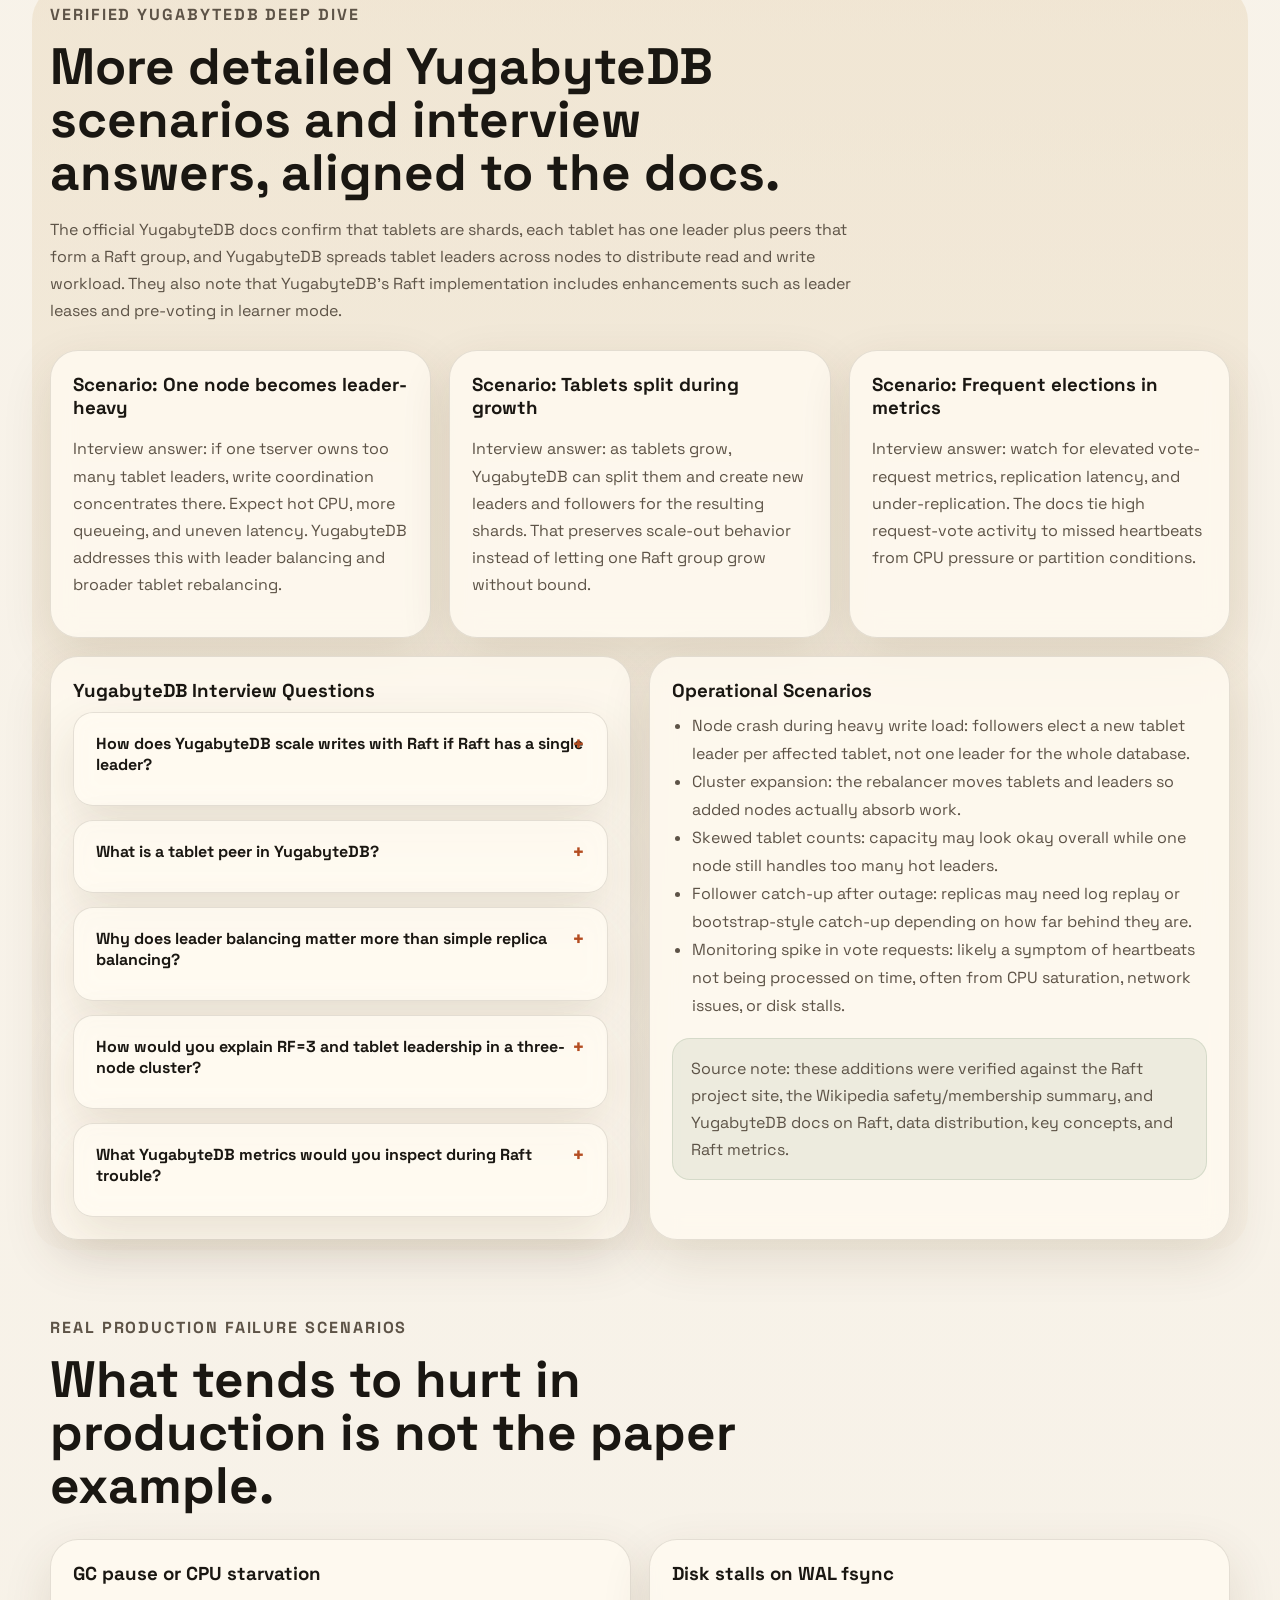
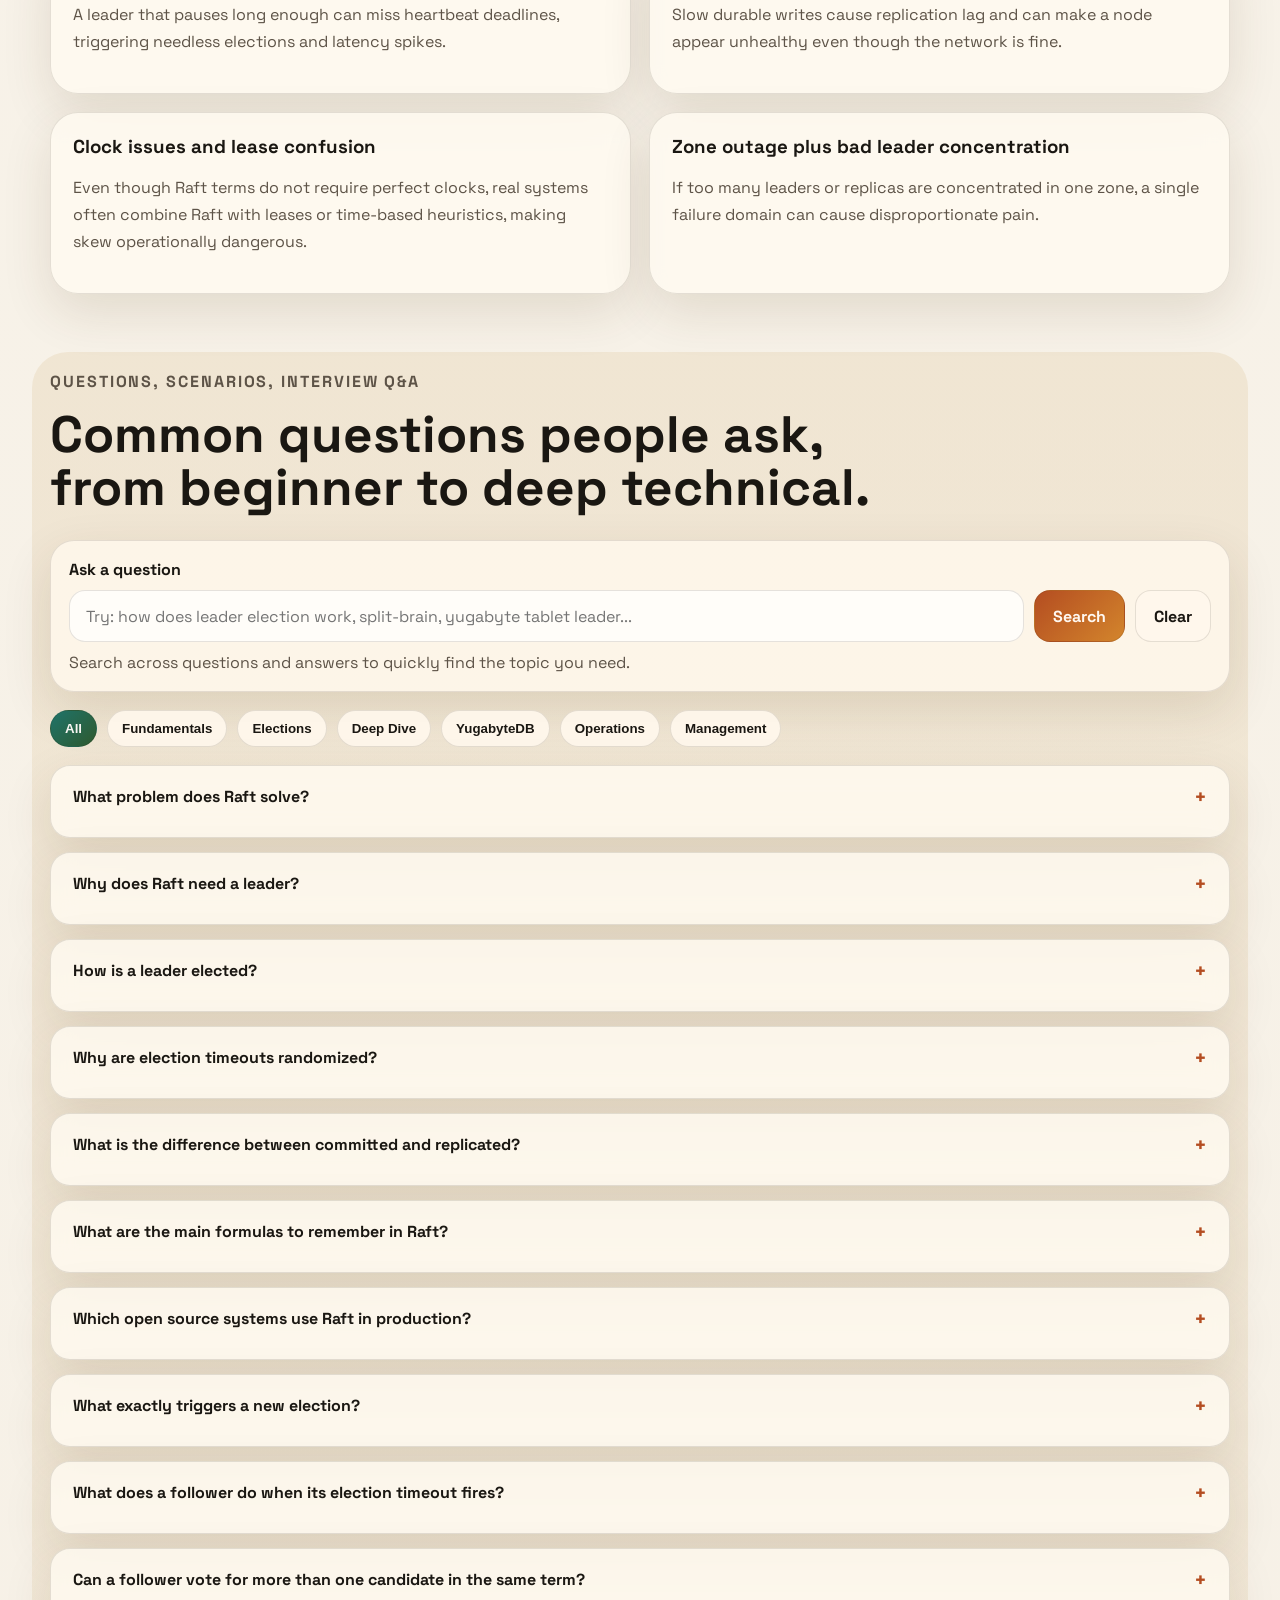
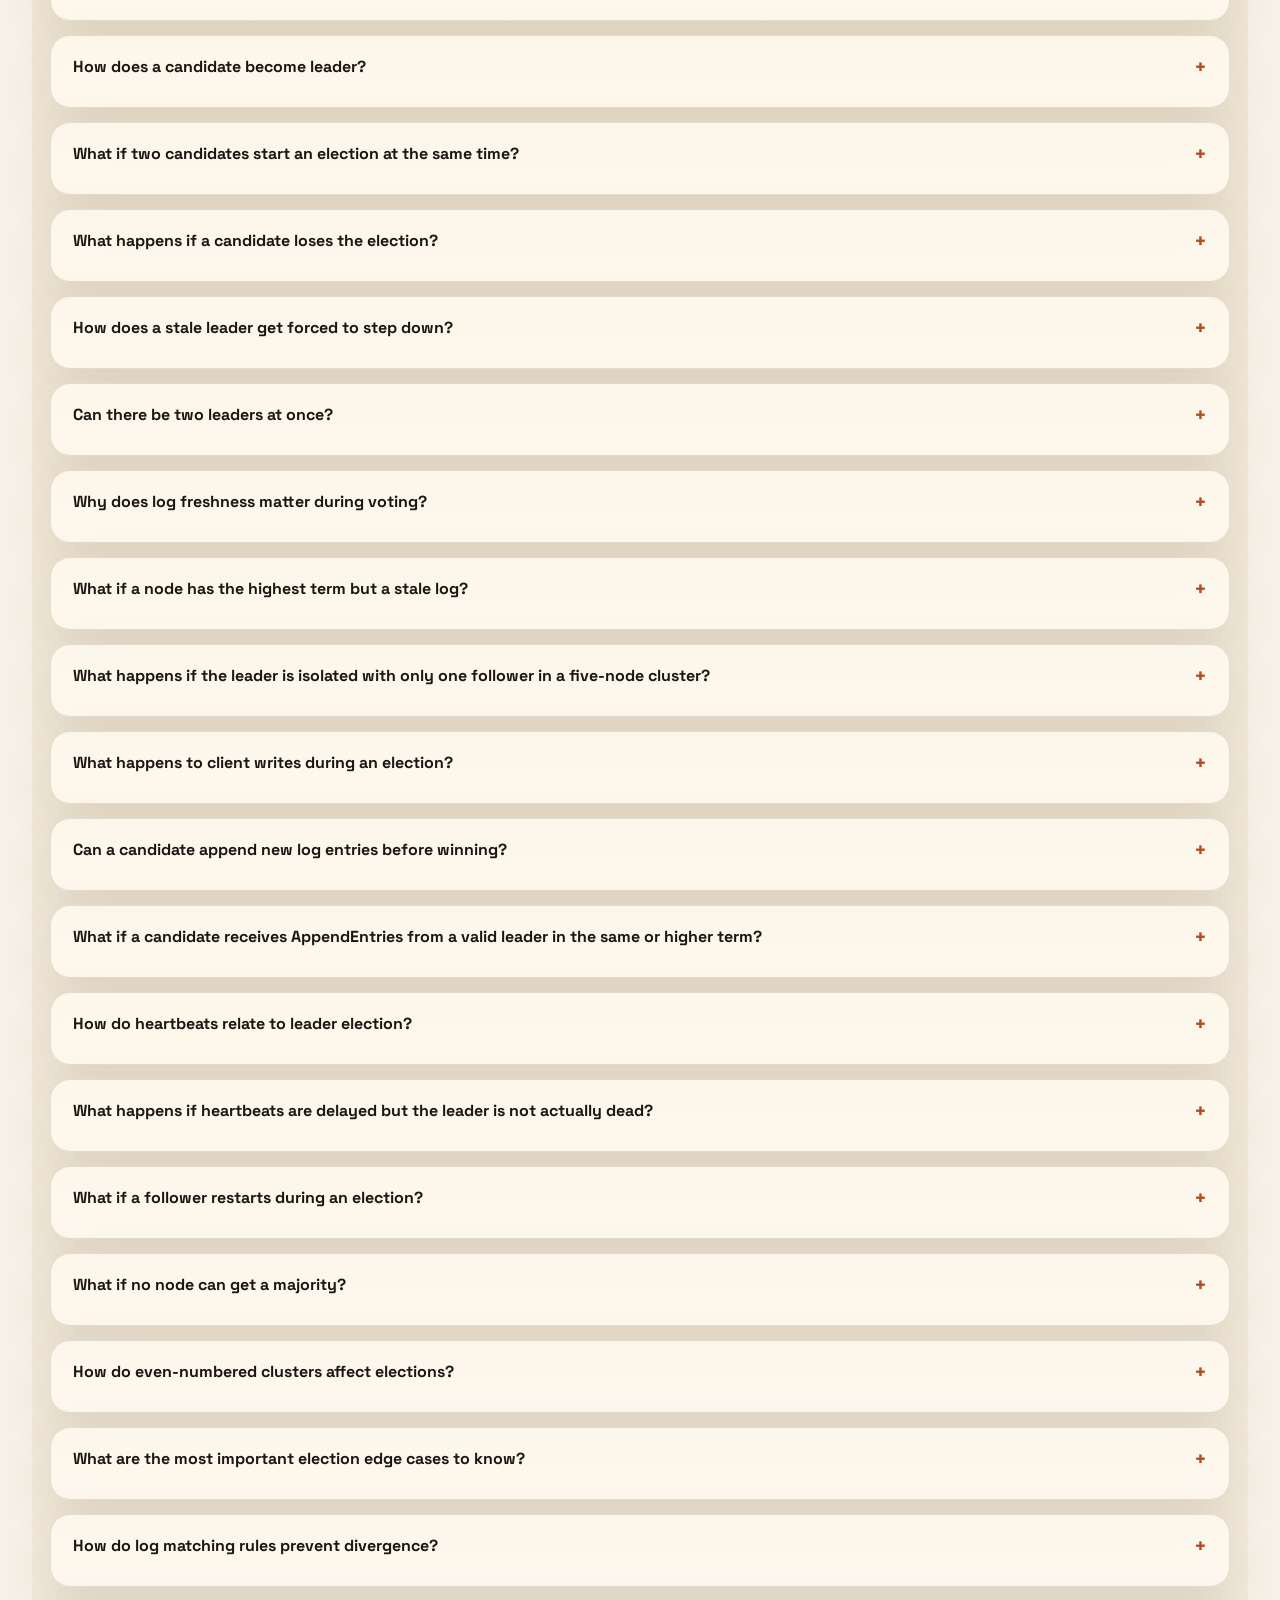
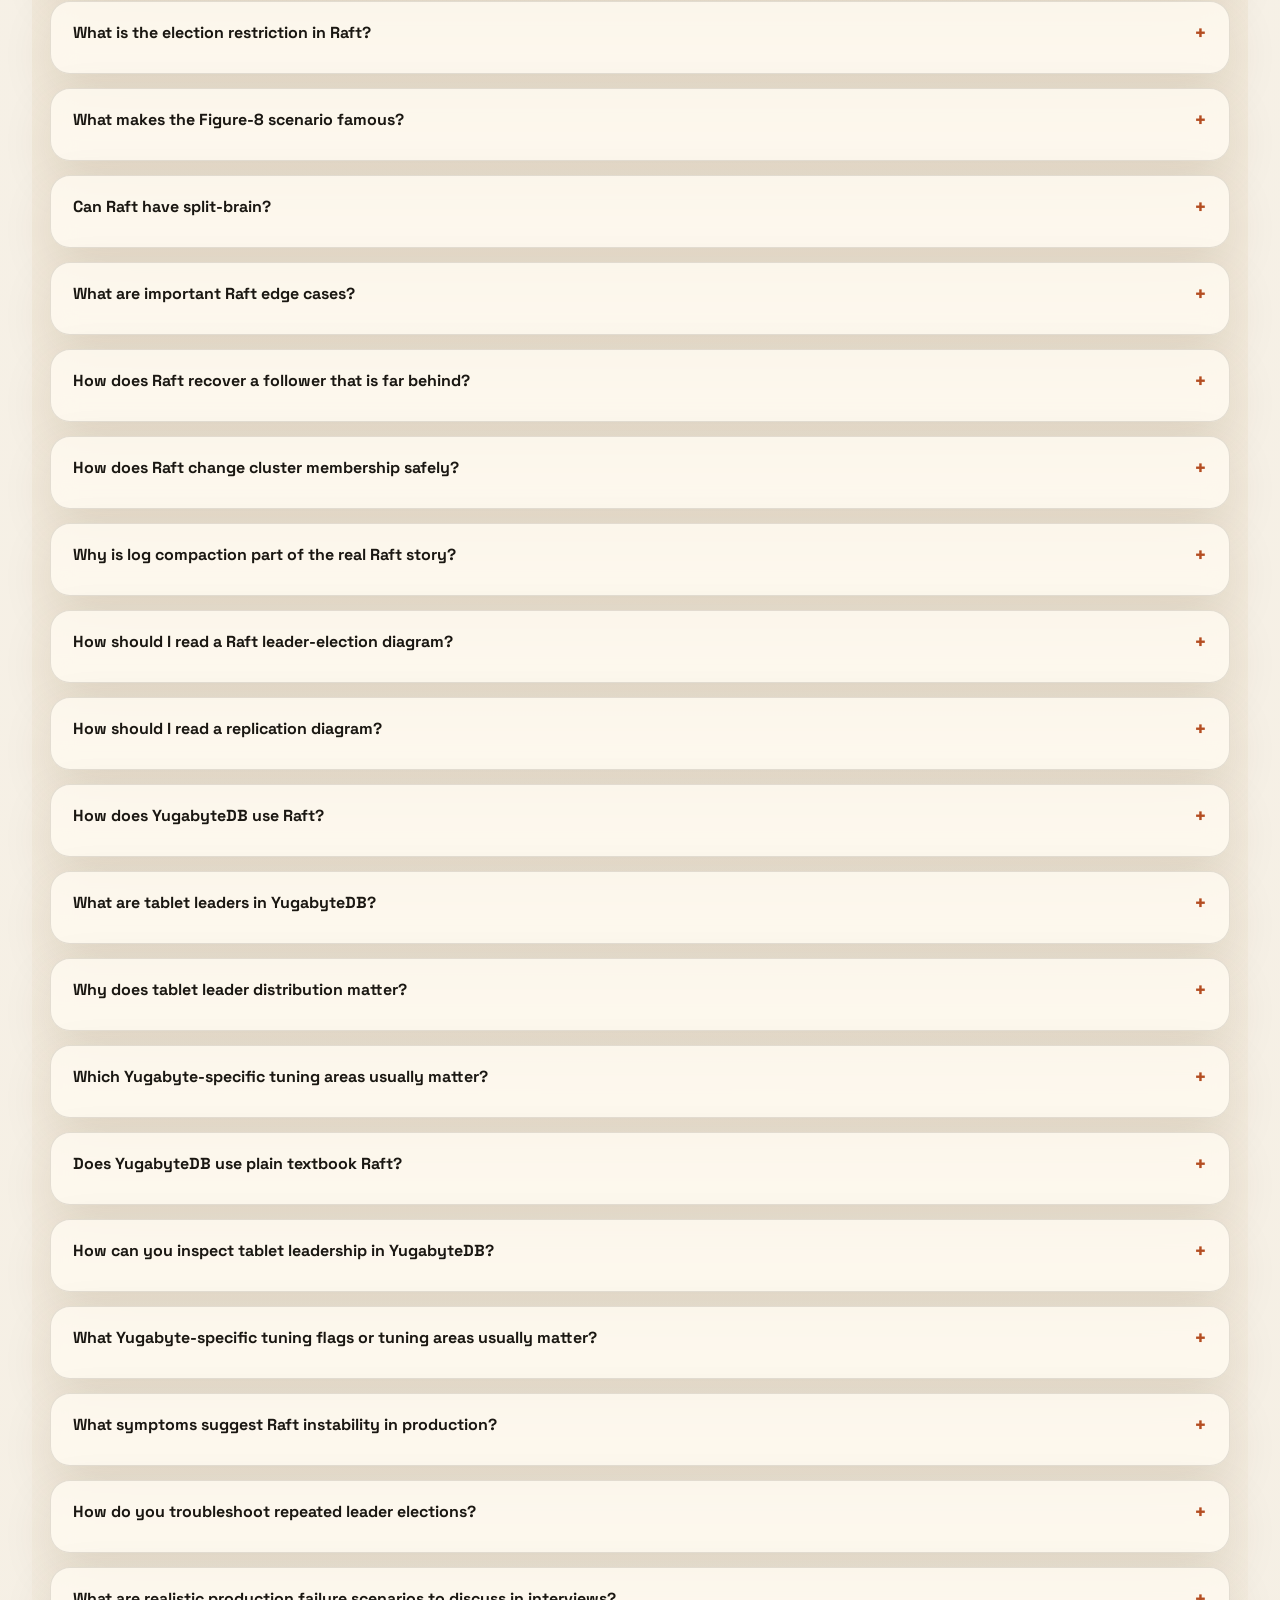
==== commit 0aa979cc: "Reverify partition comparison sections and fix search UX" ====
--- a/index.html
+++ b/index.html
@@ -478,6 +478,12 @@
           <div class="section-heading">
             <p class="kicker">Network Partition Scenarios</p>
             <h2>What actually happens when the network gets weird.</h2>
+            <p>
+              Re-verified against the Raft paper: progress depends on a majority
+              being available. Safety does not depend on timing, but
+              availability does. That is why partitions mainly affect who can
+              still reach quorum.
+            </p>
           </div>
 
           <div class="scenario-grid">
@@ -485,9 +491,9 @@
               <h3>Leader isolated in minority partition</h3>
               <p>
                 The old leader cannot commit new entries because it cannot
-                gather a majority. The majority side eventually elects a new
-                leader. Once links recover, the old leader sees a higher term
-                and steps down.
+                gather a majority. The majority side can elect a new leader and
+                continue. Any entries accepted only on the minority side remain
+                uncommitted and may be rolled back during log repair.
               </p>
             </article>
             <article class="scenario-card">
@@ -512,6 +518,15 @@
                 One node might hear from another while replies do not make it
                 back. Raft still converges because terms and quorum rules are
                 based on successful round trips, not one-way reachability.
+              </p>
+            </article>
+            <article class="scenario-card">
+              <h3>No side has quorum</h3>
+              <p>
+                If the network breaks the cluster into groups that are all too
+                small to hold a majority, no leader can safely commit new
+                writes. The cluster becomes unavailable for progress until
+                quorum is restored.
               </p>
             </article>
           </div>
@@ -556,6 +571,12 @@
           <div class="section-heading">
             <p class="kicker">Raft vs Paxos Comparison</p>
             <h2>Same safety goals, different teaching and operating experience.</h2>
+            <p>
+              Re-verified against the Raft project site: Raft is presented as
+              equivalent to Paxos in fault-tolerance and performance, but
+              decomposed into clearer subproblems so it is easier to understand
+              and implement.
+            </p>
           </div>
 
           <div class="comparison-table" role="table" aria-label="Raft versus Paxos">
@@ -565,23 +586,23 @@
 
             <div class="table-cell">Mental model</div>
             <div class="table-cell">Leader-centric, decomposed into elections, replication, safety.</div>
-            <div class="table-cell">Protocol family with proposer, acceptor, learner roles; harder to teach directly.</div>
+            <div class="table-cell">Often taught through proposer, acceptor, and learner roles, with more conceptual overhead for many engineers.</div>
 
             <div class="table-cell">Readability</div>
             <div class="table-cell">Designed for understandability and implementation clarity.</div>
-            <div class="table-cell">Historically seen as more mathematically compact but less intuitive operationally.</div>
-
-            <div class="table-cell">Common deployment</div>
-            <div class="table-cell">Widely used in etcd, Consul, TiKV-inspired systems, and educational material.</div>
-            <div class="table-cell">Variants appear in Spanner-like and Multi-Paxos systems, often deeply optimized.</div>
-
-            <div class="table-cell">Operational intuition</div>
-            <div class="table-cell">Easier to explain leader change, log repair, and commit rules.</div>
-            <div class="table-cell">Requires more care to map theory to production behavior.</div>
+            <div class="table-cell">Historically influential and rigorous, but usually considered harder to teach and map into production intuition.</div>
+
+            <div class="table-cell">Fault tolerance / performance</div>
+            <div class="table-cell">Raft project materials describe it as equivalent to Paxos in these goals.</div>
+            <div class="table-cell">Baseline reference point for consensus safety and performance discussions.</div>
+
+            <div class="table-cell">Design style</div>
+            <div class="table-cell">Breaks consensus into understandable pieces that fit practical systems.</div>
+            <div class="table-cell">Often discussed as a protocol family with multiple practical variants such as Multi-Paxos.</div>
 
             <div class="table-cell">Bottom line</div>
             <div class="table-cell">Great when teams want a clear consensus model and debuggable leader workflow.</div>
-            <div class="table-cell">Great when teams inherit Paxos ecosystems or need specific variants and proofs.</div>
+            <div class="table-cell">Essential historically and still important, but usually less approachable for onboarding and system explanation.</div>
           </div>
         </section>
 
@@ -824,18 +845,22 @@
             <h2>Common questions people ask, from beginner to deep technical.</h2>
           </div>
 
-          <div class="search-panel">
+          <form class="search-panel" id="faq-search-form">
             <label class="search-label" for="faq-search">Ask a question</label>
-            <input
-              id="faq-search"
-              class="search-input"
-              type="search"
-              placeholder="Try: how does leader election work, split-brain, yugabyte tablet leader..."
-            />
+            <div class="search-row">
+              <input
+                id="faq-search"
+                class="search-input"
+                type="search"
+                placeholder="Try: how does leader election work, split-brain, yugabyte tablet leader..."
+              />
+              <button class="search-button" type="submit">Search</button>
+              <button class="search-button search-clear" id="faq-clear" type="button">Clear</button>
+            </div>
             <p class="search-help" id="faq-search-status">
               Search across questions and answers to quickly find the topic you need.
             </p>
-          </div>
+          </form>
 
           <div class="filter-bar">
             <button class="filter-pill is-active" data-filter="all">All</button>
--- a/styles.css
+++ b/styles.css
@@ -813,6 +813,29 @@
   font: inherit;
 }
 
+.search-row {
+  display: grid;
+  grid-template-columns: 1fr auto auto;
+  gap: 10px;
+}
+
+.search-button {
+  min-height: 52px;
+  padding: 0 18px;
+  border: 1px solid var(--line);
+  border-radius: 16px;
+  background: linear-gradient(135deg, var(--rust), var(--gold));
+  color: #fff8f1;
+  font: inherit;
+  font-weight: 700;
+  cursor: pointer;
+}
+
+.search-clear {
+  background: rgba(255, 248, 237, 0.9);
+  color: var(--ink);
+}
+
 .search-input:focus {
   outline: 2px solid rgba(180, 77, 33, 0.24);
   border-color: rgba(180, 77, 33, 0.3);
@@ -984,4 +1007,8 @@
   .lane-steps {
     grid-template-columns: 1fr;
   }
-}
+
+  .search-row {
+    grid-template-columns: 1fr;
+  }
+}
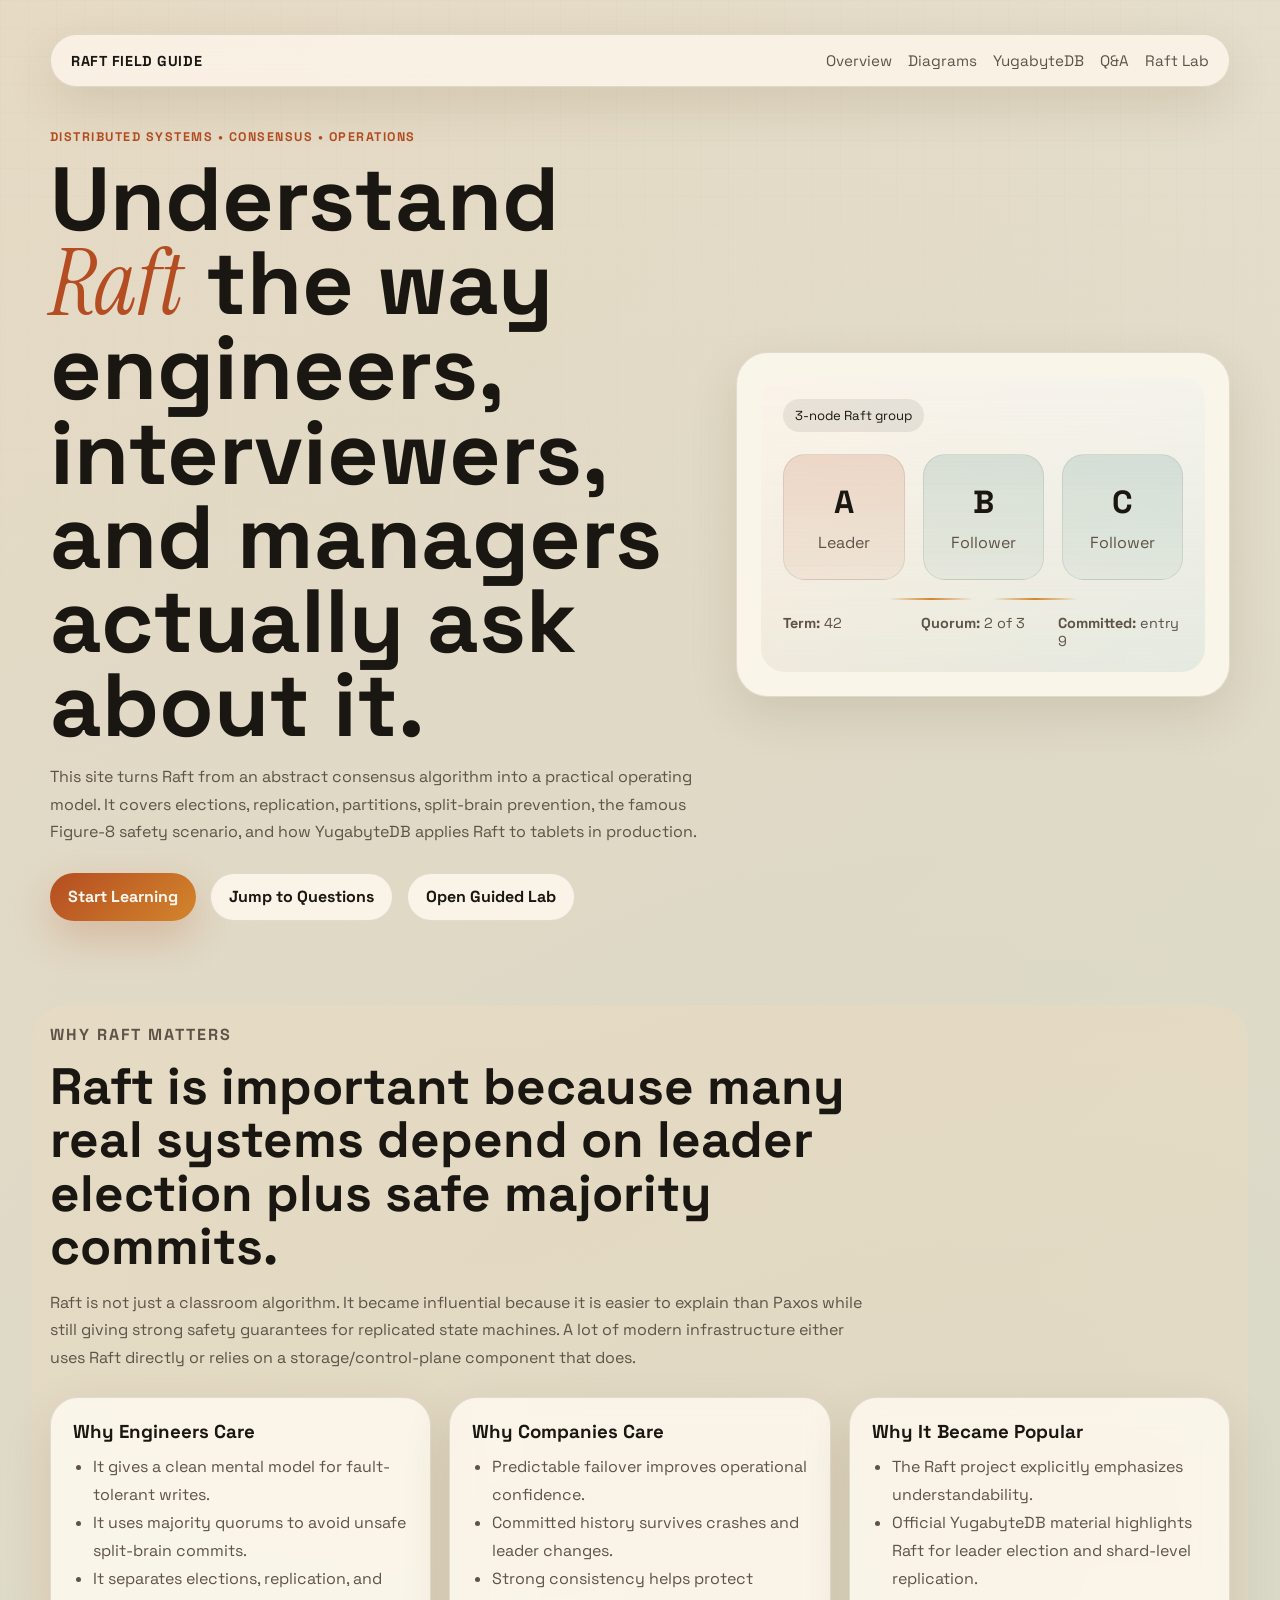
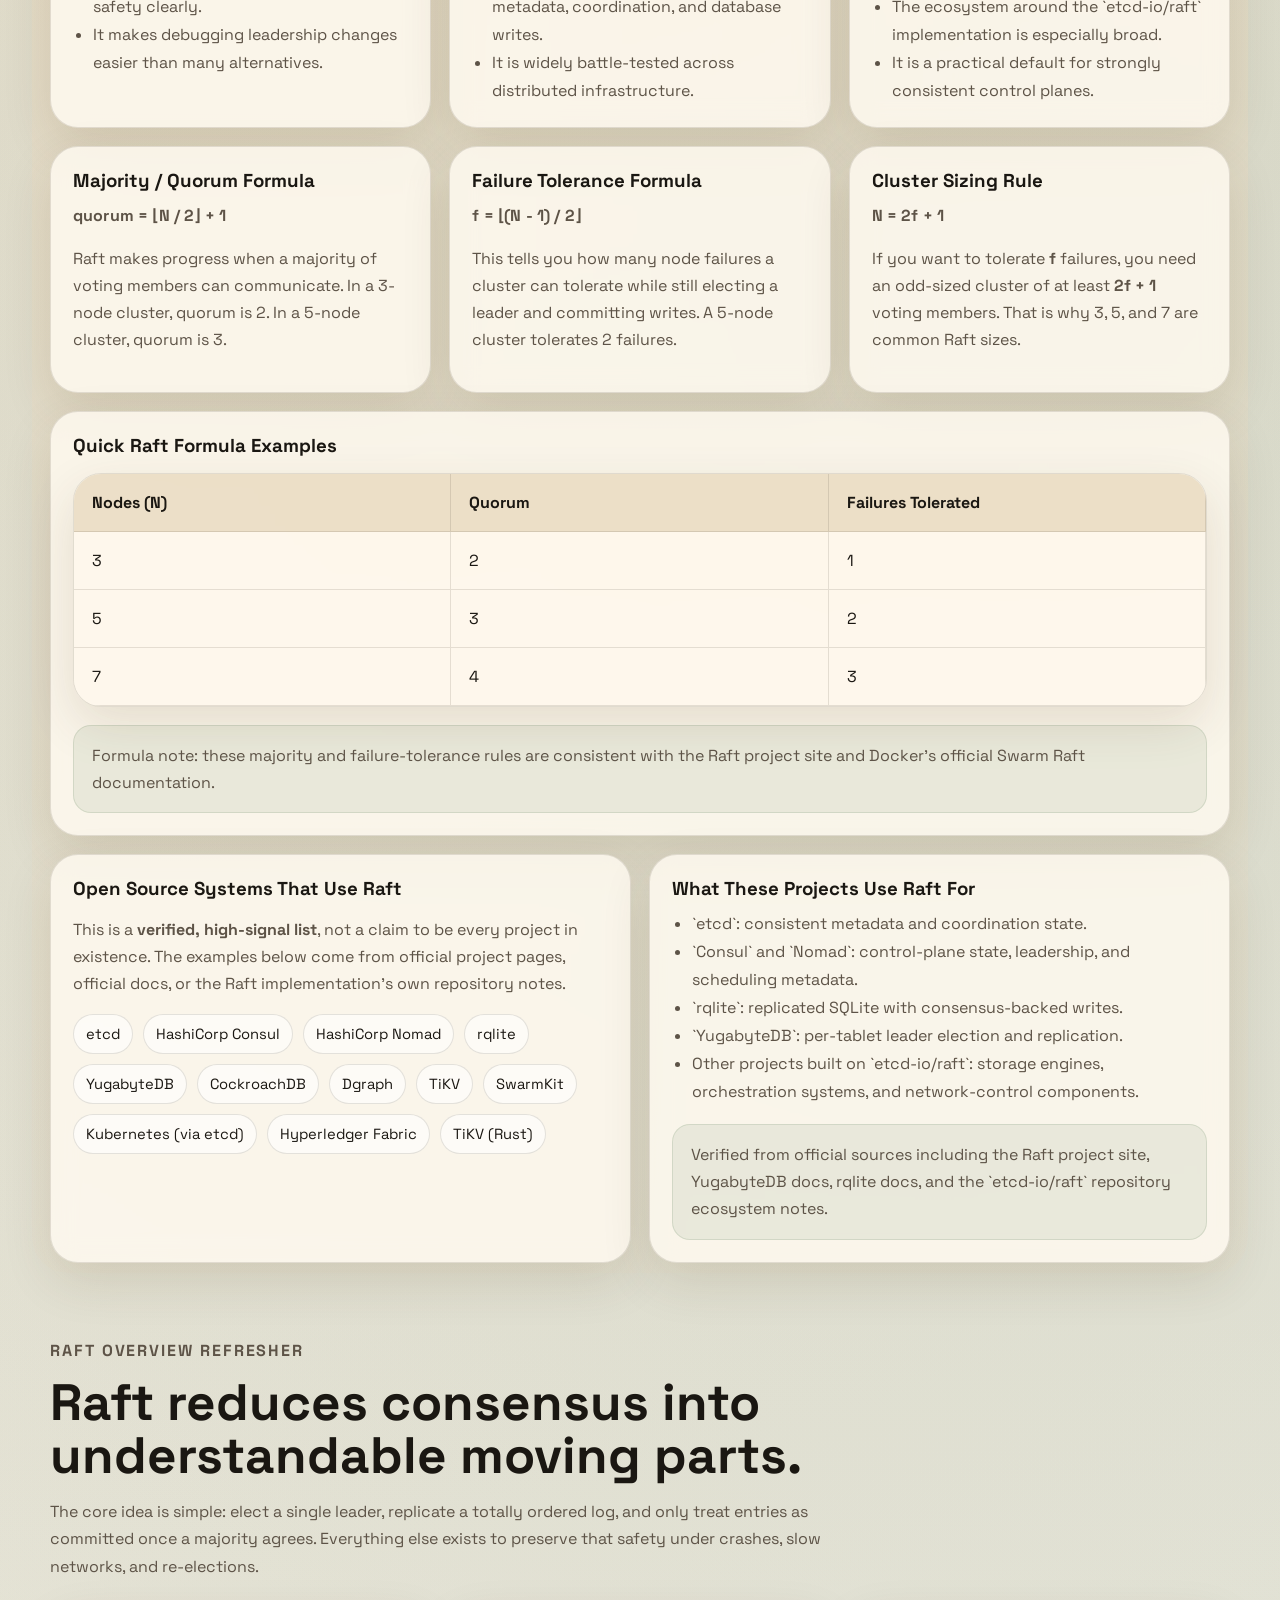
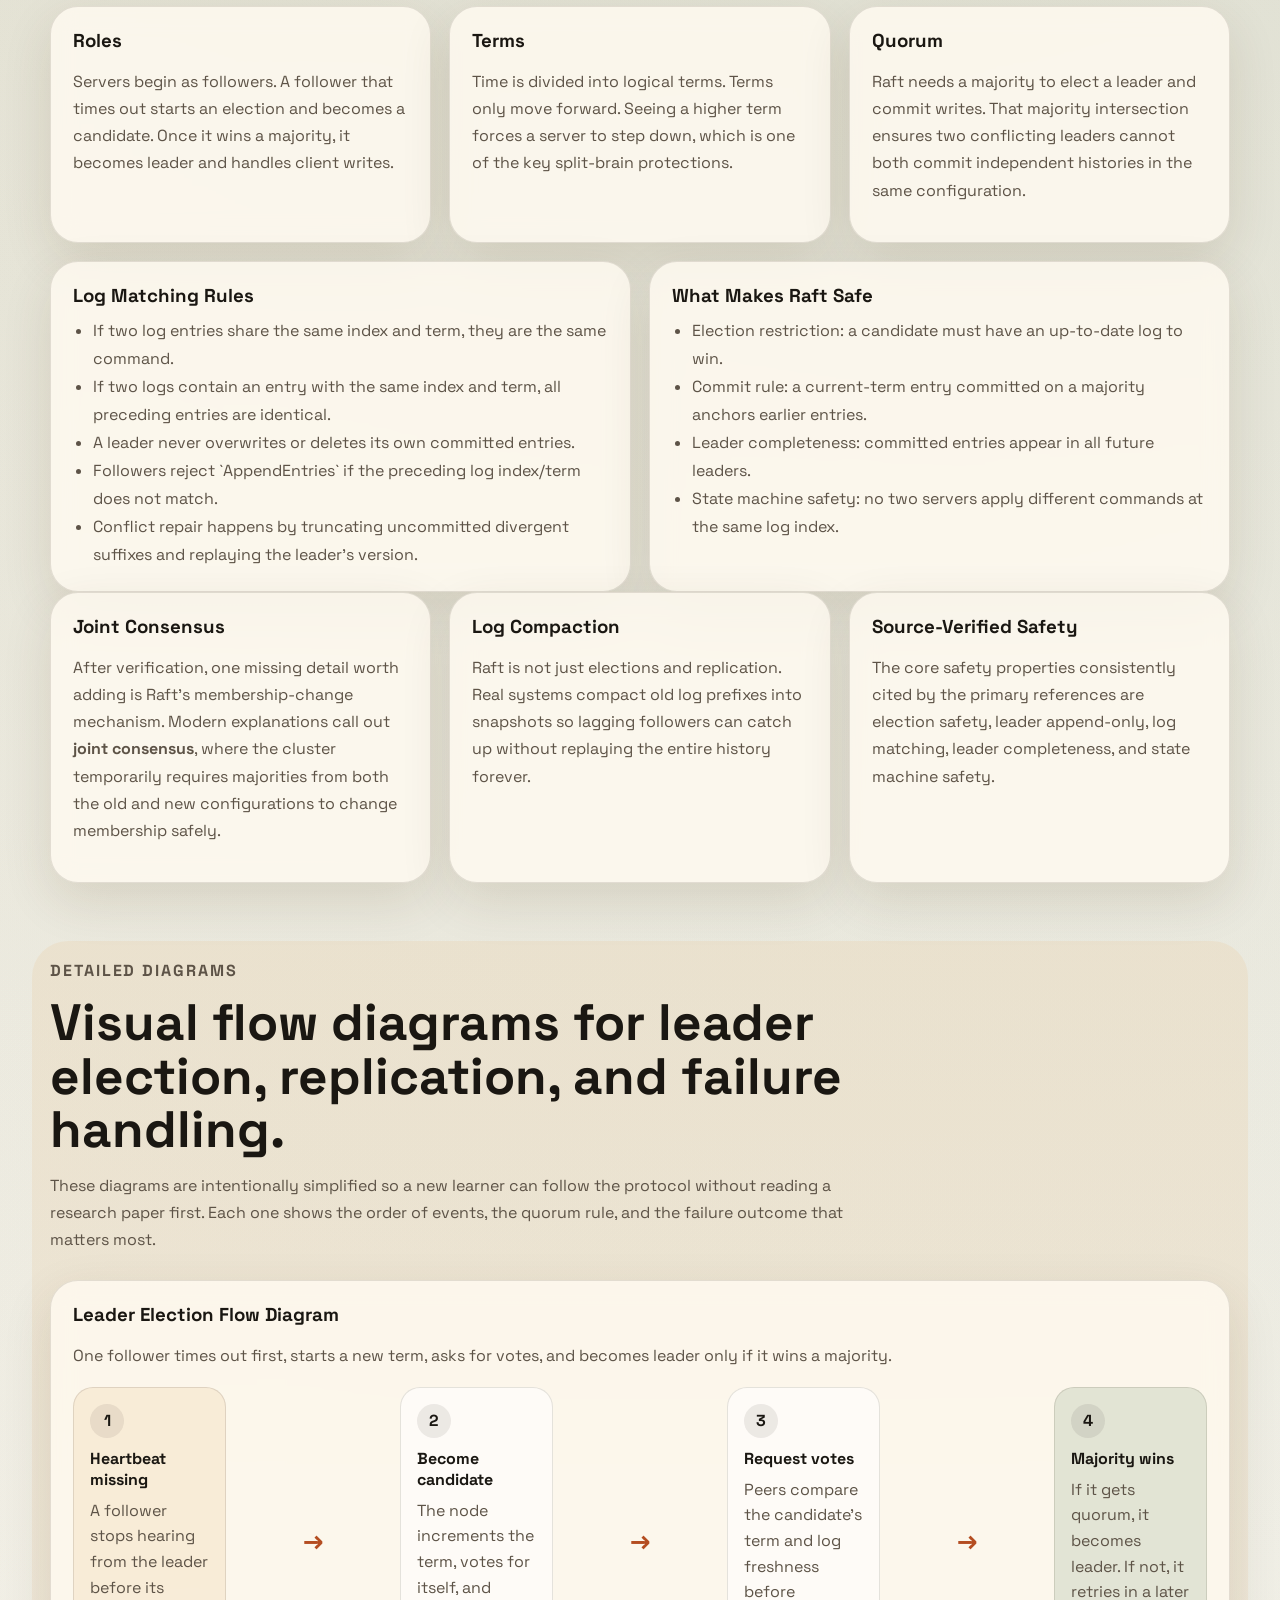
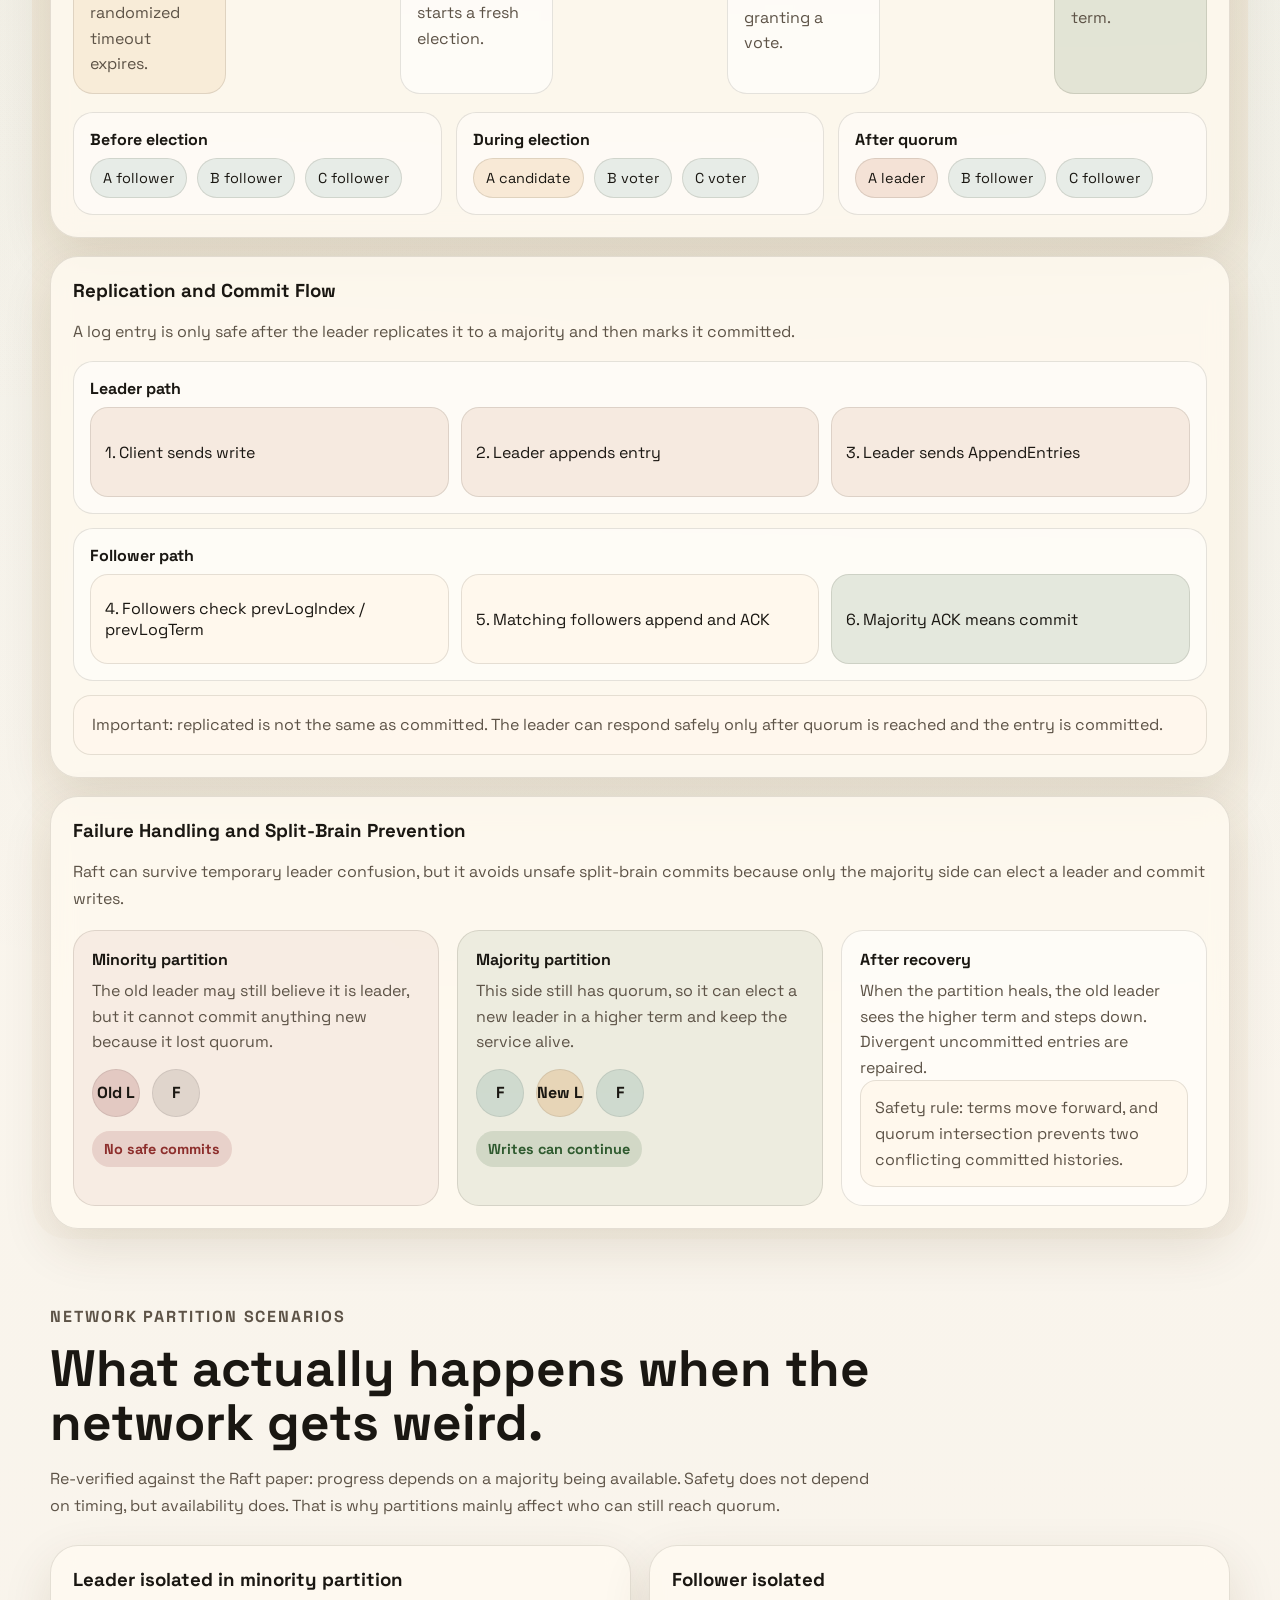
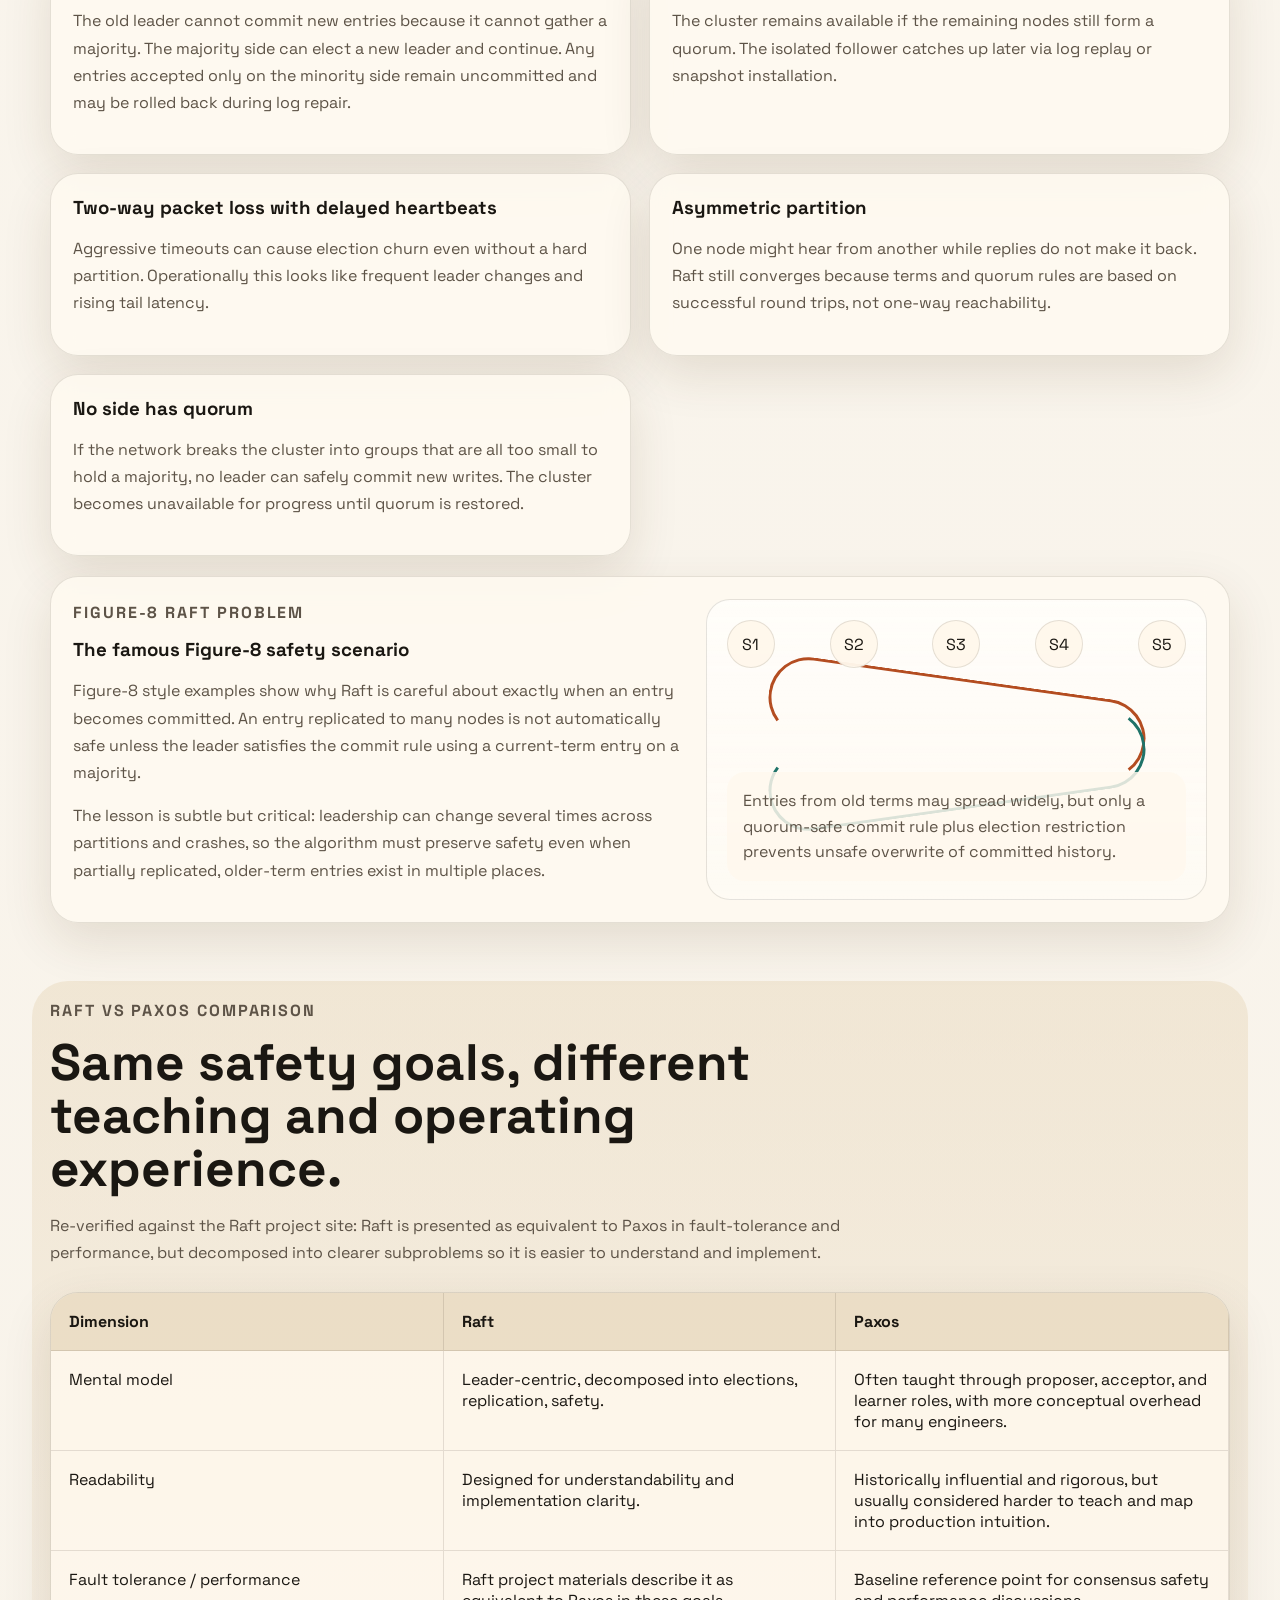
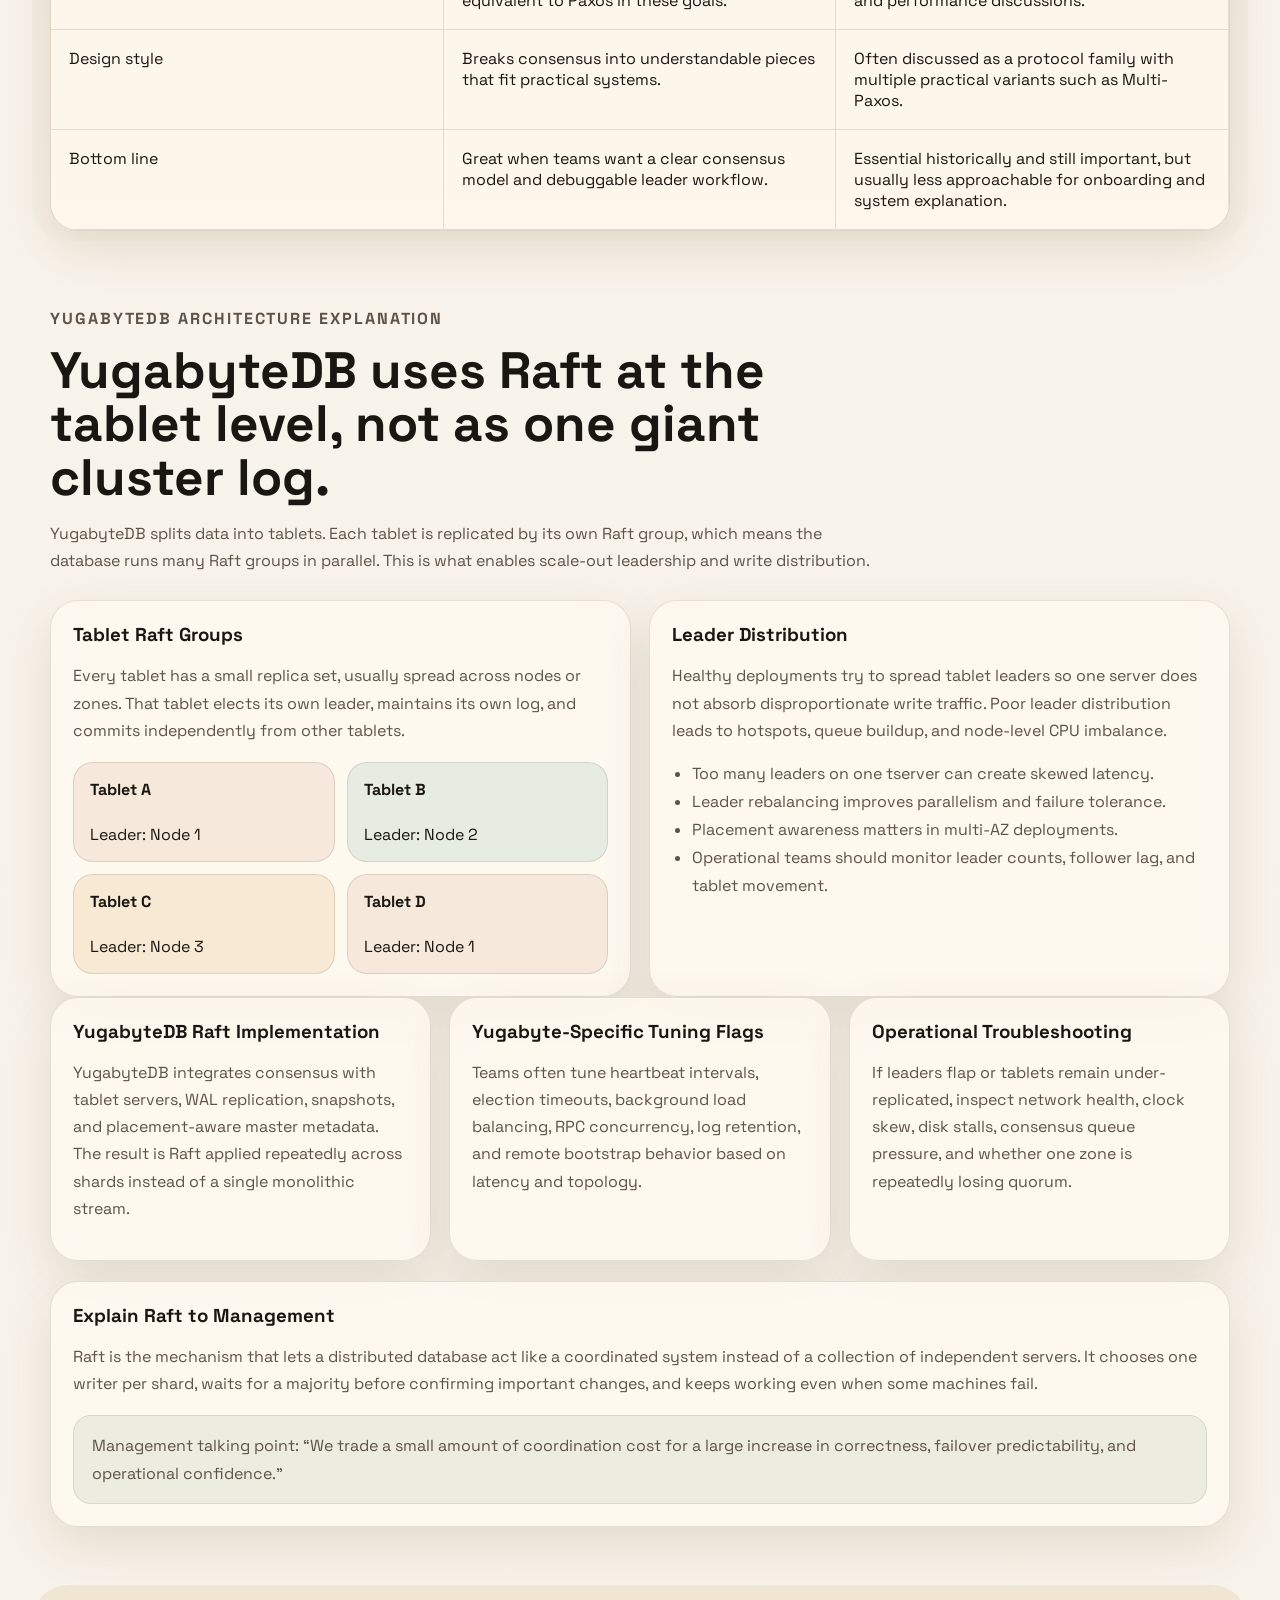
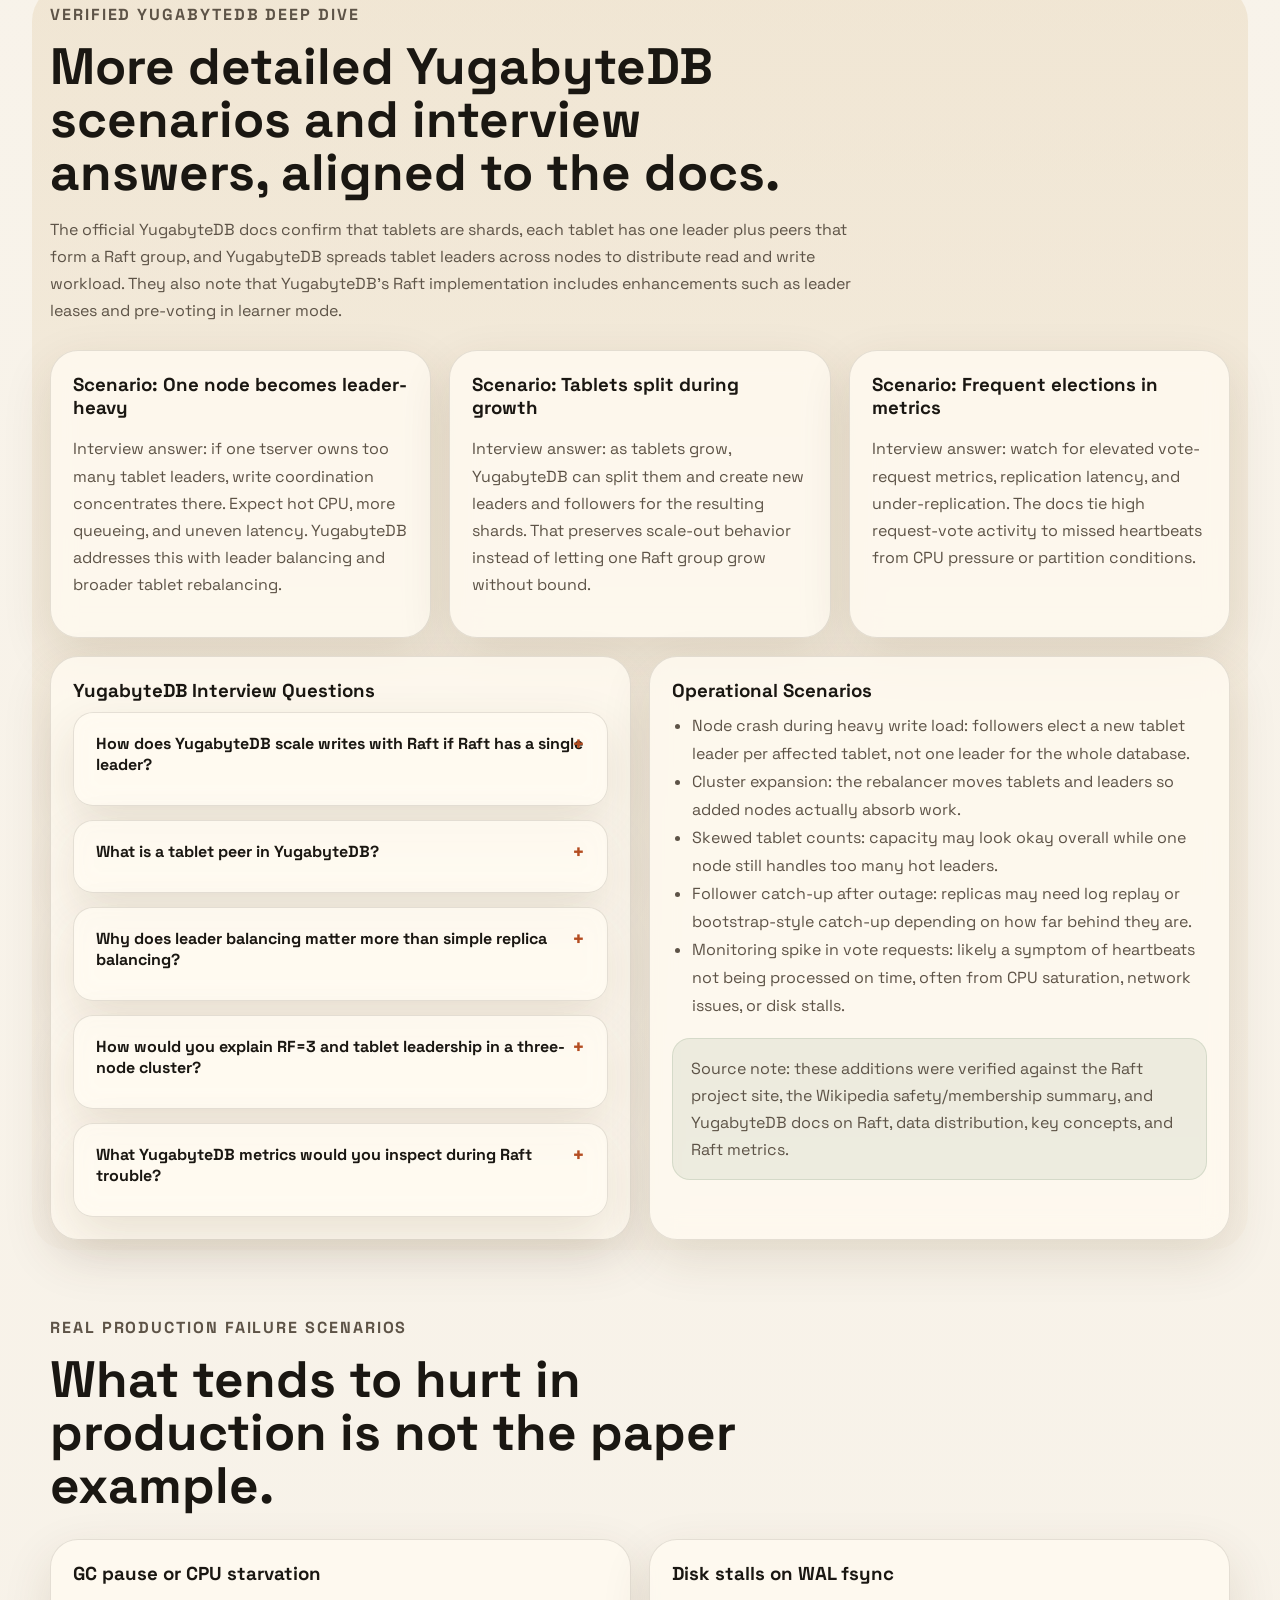
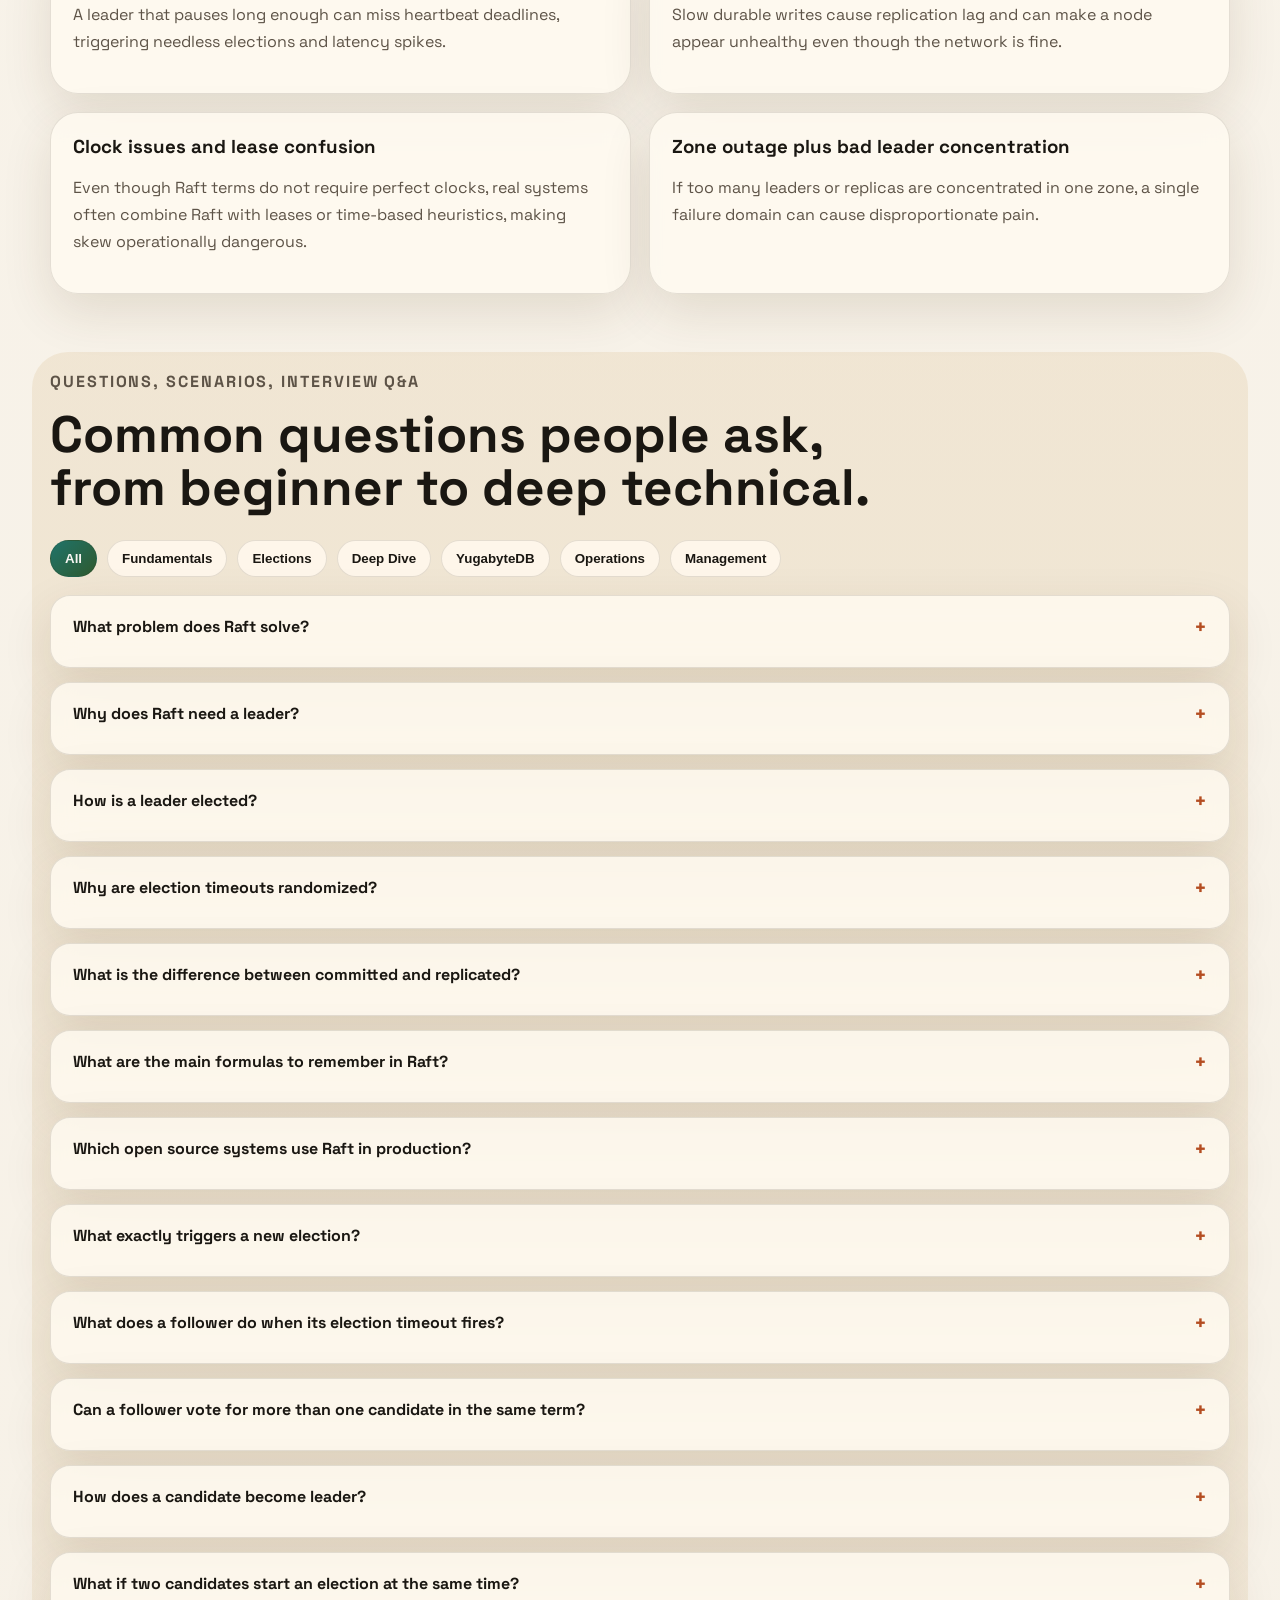
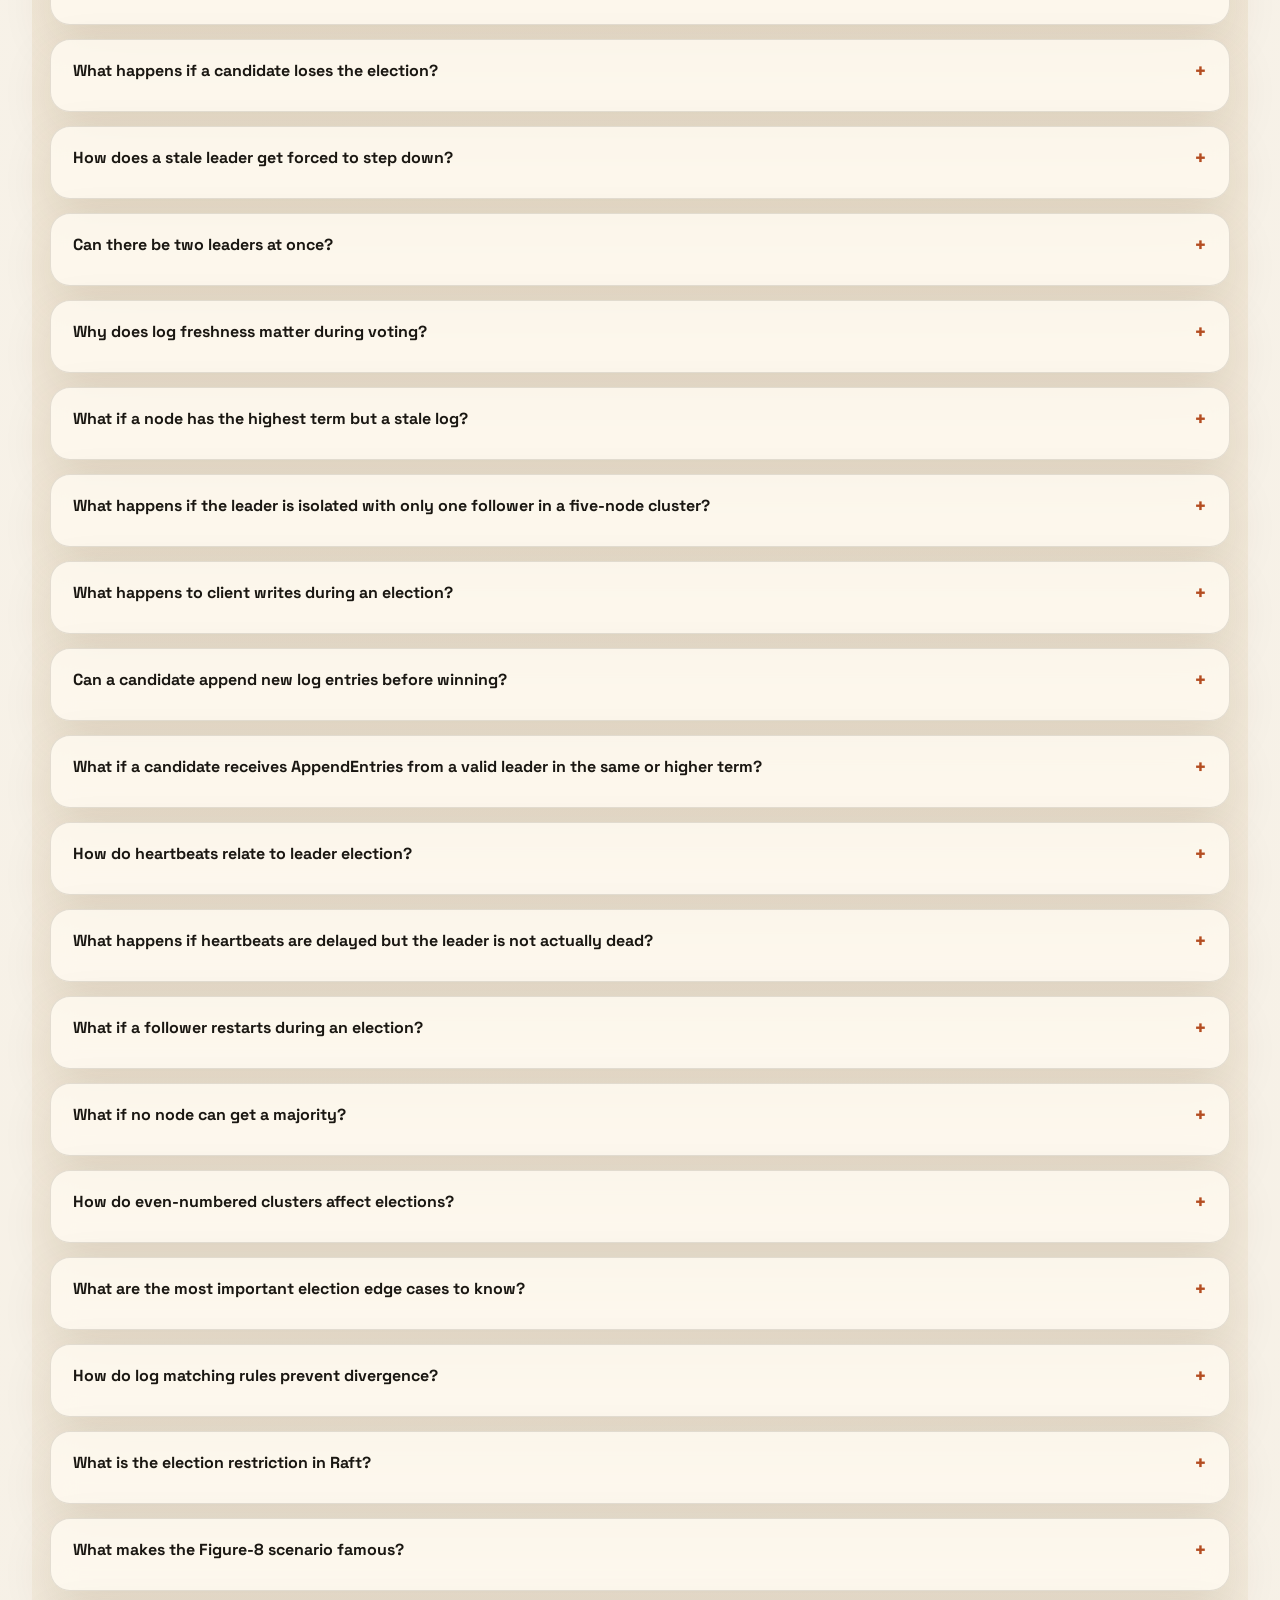
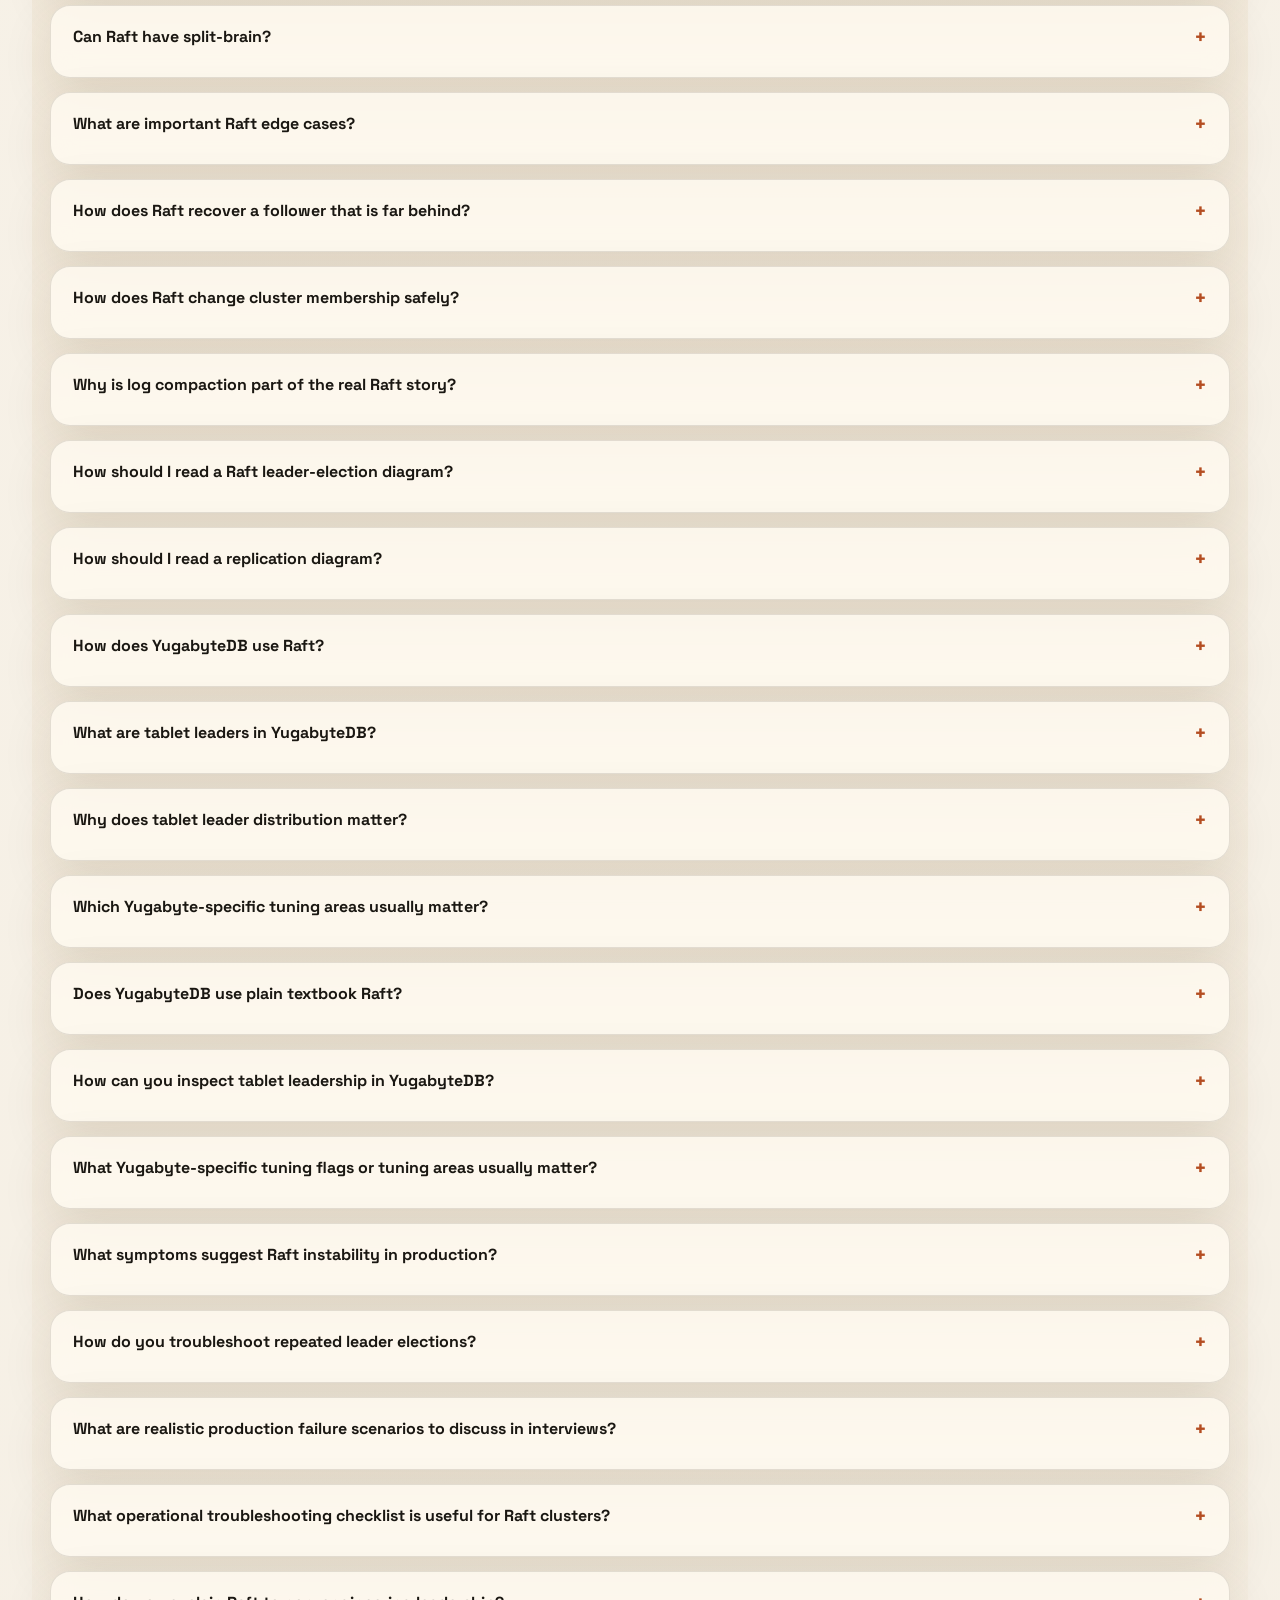
==== commit 32e375d3: "Add real-systems Raft section and remove search" ====
--- a/index.html
+++ b/index.html
@@ -845,23 +845,6 @@
             <h2>Common questions people ask, from beginner to deep technical.</h2>
           </div>
 
-          <form class="search-panel" id="faq-search-form">
-            <label class="search-label" for="faq-search">Ask a question</label>
-            <div class="search-row">
-              <input
-                id="faq-search"
-                class="search-input"
-                type="search"
-                placeholder="Try: how does leader election work, split-brain, yugabyte tablet leader..."
-              />
-              <button class="search-button" type="submit">Search</button>
-              <button class="search-button search-clear" id="faq-clear" type="button">Clear</button>
-            </div>
-            <p class="search-help" id="faq-search-status">
-              Search across questions and answers to quickly find the topic you need.
-            </p>
-          </form>
-
           <div class="filter-bar">
             <button class="filter-pill is-active" data-filter="all">All</button>
             <button class="filter-pill" data-filter="fundamentals">Fundamentals</button>
@@ -1080,6 +1063,81 @@
           </div>
         </section>
 
+        <section class="section accent-section" id="systems-qa">
+          <div class="section-heading">
+            <p class="kicker">Raft In Real Systems</p>
+            <h2>More product-specific Raft questions, without repeating the basic ones.</h2>
+            <p>
+              This section focuses on how real systems use Raft differently:
+              manager quorum, shard leaders, per-channel ordering, metadata
+              safety, and operational consequences when quorum is lost.
+            </p>
+          </div>
+
+          <div class="systems-grid">
+            <article class="system-card">
+              <h3><a href="https://github.com/etcd-io/etcd" target="_blank" rel="noreferrer">etcd</a></h3>
+              <p class="system-question">Raft-specific question: why does etcd quorum loss immediately threaten control-plane coordination?</p>
+              <p>Because etcd stores strongly consistent cluster metadata. If a majority of etcd voters is unavailable, leader election and safe writes stop, which blocks new consensus-backed updates.</p>
+            </article>
+            <article class="system-card">
+              <h3><a href="https://developer.hashicorp.com/consul/docs/concept/consensus" target="_blank" rel="noreferrer">HashiCorp Consul</a></h3>
+              <p class="system-question">Raft-specific question: why should Consul server counts stay odd?</p>
+              <p>Consul's Raft servers need quorum for safe catalog and coordination updates. Odd counts maximize failure tolerance per server added and avoid wasting a voter on tie-prone even sizing.</p>
+            </article>
+            <article class="system-card">
+              <h3><a href="https://developer.hashicorp.com/nomad/docs/architecture/cluster/consensus" target="_blank" rel="noreferrer">HashiCorp Nomad</a></h3>
+              <p class="system-question">Raft-specific question: what breaks first in Nomad when the server quorum is unstable?</p>
+              <p>Scheduling decisions and cluster state updates become unreliable because the servers cannot maintain a stable leader long enough to commit authoritative plan changes.</p>
+            </article>
+            <article class="system-card">
+              <h3><a href="https://rqlite.io/docs/design/" target="_blank" rel="noreferrer">rqlite</a></h3>
+              <p class="system-question">Raft-specific question: what does Raft buy rqlite beyond plain SQLite replication?</p>
+              <p>It gives SQLite a replicated write path with one leader and majority-backed commit, so the database can survive node failures without inventing a custom consistency layer.</p>
+            </article>
+            <article class="system-card">
+              <h3><a href="https://www.yugabyte.com/key-concepts/raft-consensus-algorithm/" target="_blank" rel="noreferrer">YugabyteDB</a></h3>
+              <p class="system-question">Raft-specific question: why is tablet leader distribution a first-class tuning concern in YugabyteDB?</p>
+              <p>Because Raft leadership is per tablet. If too many hot tablet leaders accumulate on one tserver, write coordination hotspots appear even when replica counts look balanced.</p>
+            </article>
+            <article class="system-card">
+              <h3><a href="https://www.cockroachlabs.com/resources/the-raft-protocol-explained-via-sql-database-cockroachdb-consensus-protocol/" target="_blank" rel="noreferrer">CockroachDB</a></h3>
+              <p class="system-question">Raft-specific question: why does CockroachDB need many Raft leaders instead of one?</p>
+              <p>Because data is split into ranges, each with its own Raft group. Horizontal scale comes from many independent leaders managing many independent replicated logs.</p>
+            </article>
+            <article class="system-card">
+              <h3><a href="https://docs.dgraph.io/design-concepts/raft/" target="_blank" rel="noreferrer">Dgraph</a></h3>
+              <p class="system-question">Raft-specific question: what is the operational lesson from Dgraph using multiple Raft groups?</p>
+              <p>Not all distributed systems use one global consensus stream. Like other sharded designs, Dgraph spreads work across groups, so leadership locality and group health both matter.</p>
+            </article>
+            <article class="system-card">
+              <h3><a href="https://tikv.org/docs/4.0/concepts/architecture/" target="_blank" rel="noreferrer">TiKV</a></h3>
+              <p class="system-question">Raft-specific question: why does TiKV talk so much about Regions and peers in Raft terms?</p>
+              <p>Because each Region is replicated by a Raft group. Operationally, understanding peer health and Region leader placement is essential to understanding TiKV write behavior.</p>
+            </article>
+            <article class="system-card">
+              <h3><a href="https://github.com/moby/swarmkit" target="_blank" rel="noreferrer">SwarmKit</a></h3>
+              <p class="system-question">Raft-specific question: why do Docker Swarm managers care so much about quorum?</p>
+              <p>Manager nodes rely on Raft to maintain the authoritative cluster state. Lose manager quorum and the swarm cannot safely accept new state transitions.</p>
+            </article>
+            <article class="system-card">
+              <h3><a href="https://kubernetes.io/docs/tasks/administer-cluster/configure-upgrade-etcd/" target="_blank" rel="noreferrer">Kubernetes (via etcd)</a></h3>
+              <p class="system-question">Raft-specific question: how does etcd's Raft health show up as a Kubernetes problem?</p>
+              <p>If etcd loses quorum or thrashes leaders, the API server loses a stable backing store for control-plane state. The result looks like Kubernetes instability even though the root issue is etcd consensus.</p>
+            </article>
+            <article class="system-card">
+              <h3><a href="https://hyperledger-fabric.readthedocs.io/en/latest/orderer/ordering_service.html" target="_blank" rel="noreferrer">Hyperledger Fabric</a></h3>
+              <p class="system-question">Raft-specific question: why is Raft per channel important in Hyperledger Fabric?</p>
+              <p>Fabric runs a separate Raft instance per channel, which allows different leaders and ordering paths per channel instead of forcing one global ordering leader for everything.</p>
+            </article>
+            <article class="system-card">
+              <h3><a href="https://tikv.org/blog/implement-raft-in-rust/" target="_blank" rel="noreferrer">TiKV (Rust)</a></h3>
+              <p class="system-question">Raft-specific question: why does a Rust Raft implementation matter operationally?</p>
+              <p>In systems like TiKV, consensus code is on the write path. Rust matters because teams want strong systems-level performance and memory safety in the core replication engine.</p>
+            </article>
+          </div>
+        </section>
+
         <section class="section" id="sources">
           <div class="section-heading">
             <p class="kicker">Sources</p>
--- a/styles.css
+++ b/styles.css
@@ -787,63 +787,37 @@
   margin-top: 16px;
 }
 
-.search-panel {
-  padding: 18px;
-  margin-bottom: 18px;
+.systems-grid {
+  display: grid;
+  grid-template-columns: repeat(2, 1fr);
+  gap: 18px;
+}
+
+.system-card {
   border-radius: 24px;
-  border: 1px solid var(--line);
-  background: rgba(255, 248, 237, 0.82);
+  padding: 20px;
+  border: 1px solid var(--line);
+  background: rgba(255, 248, 237, 0.84);
   box-shadow: var(--shadow);
 }
 
-.search-label {
-  display: block;
-  font-weight: 700;
-  margin-bottom: 10px;
-}
-
-.search-input {
-  width: 100%;
-  min-height: 52px;
-  padding: 0 16px;
-  border-radius: 16px;
-  border: 1px solid var(--line);
-  background: rgba(255, 255, 255, 0.72);
+.system-card h3 {
+  margin: 0 0 10px;
+}
+
+.system-card h3 a {
   color: var(--ink);
-  font: inherit;
-}
-
-.search-row {
-  display: grid;
-  grid-template-columns: 1fr auto auto;
-  gap: 10px;
-}
-
-.search-button {
-  min-height: 52px;
-  padding: 0 18px;
-  border: 1px solid var(--line);
-  border-radius: 16px;
-  background: linear-gradient(135deg, var(--rust), var(--gold));
-  color: #fff8f1;
-  font: inherit;
-  font-weight: 700;
-  cursor: pointer;
-}
-
-.search-clear {
-  background: rgba(255, 248, 237, 0.9);
-  color: var(--ink);
-}
-
-.search-input:focus {
-  outline: 2px solid rgba(180, 77, 33, 0.24);
-  border-color: rgba(180, 77, 33, 0.3);
-}
-
-.search-help {
-  margin: 10px 0 0;
-  color: var(--muted);
+  text-decoration: none;
+}
+
+.system-card h3 a:hover {
+  text-decoration: underline;
+}
+
+.system-question {
+  margin: 0 0 10px;
+  font-weight: 700;
+  color: var(--rust);
 }
 
 .filter-bar {
@@ -1004,11 +978,8 @@
   .cluster-notes,
   .tablet-board,
   .diagram-sequence,
-  .lane-steps {
+  .lane-steps,
+  .systems-grid {
     grid-template-columns: 1fr;
   }
-
-  .search-row {
-    grid-template-columns: 1fr;
-  }
-}
+}
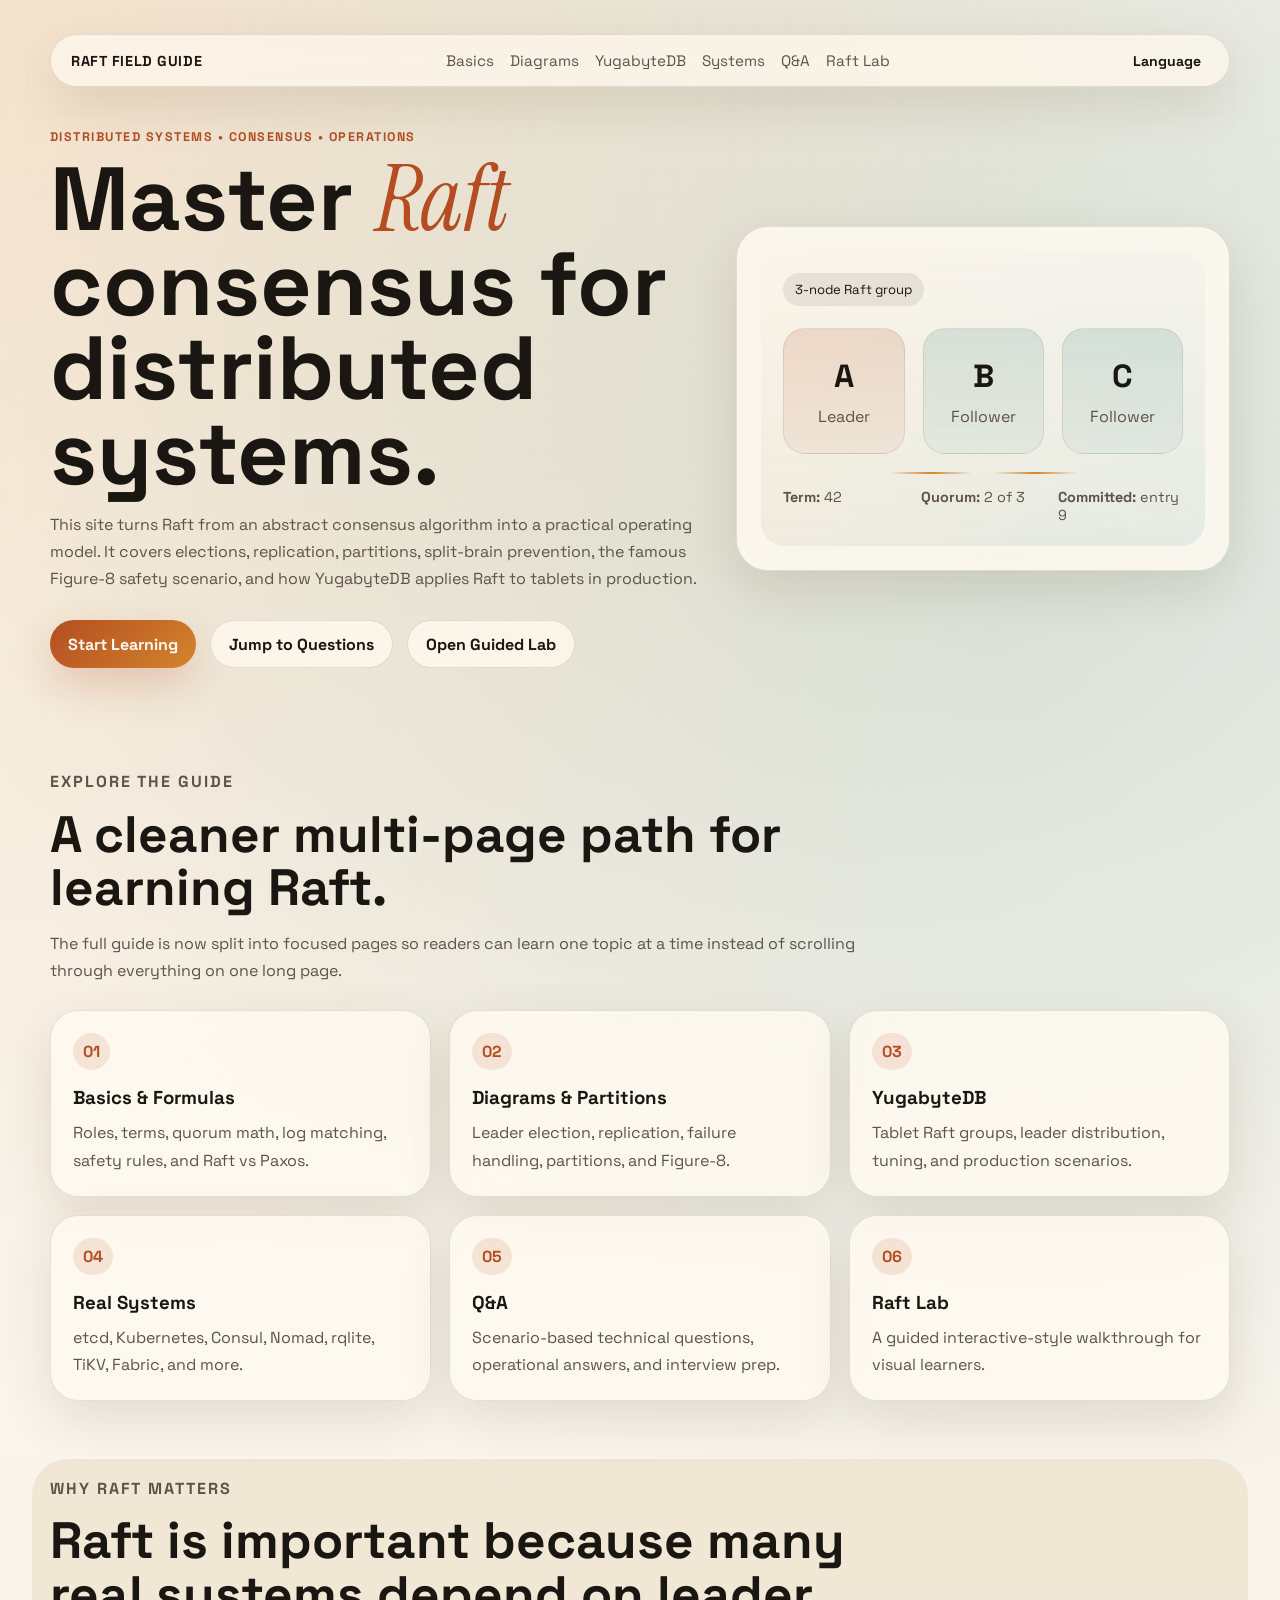
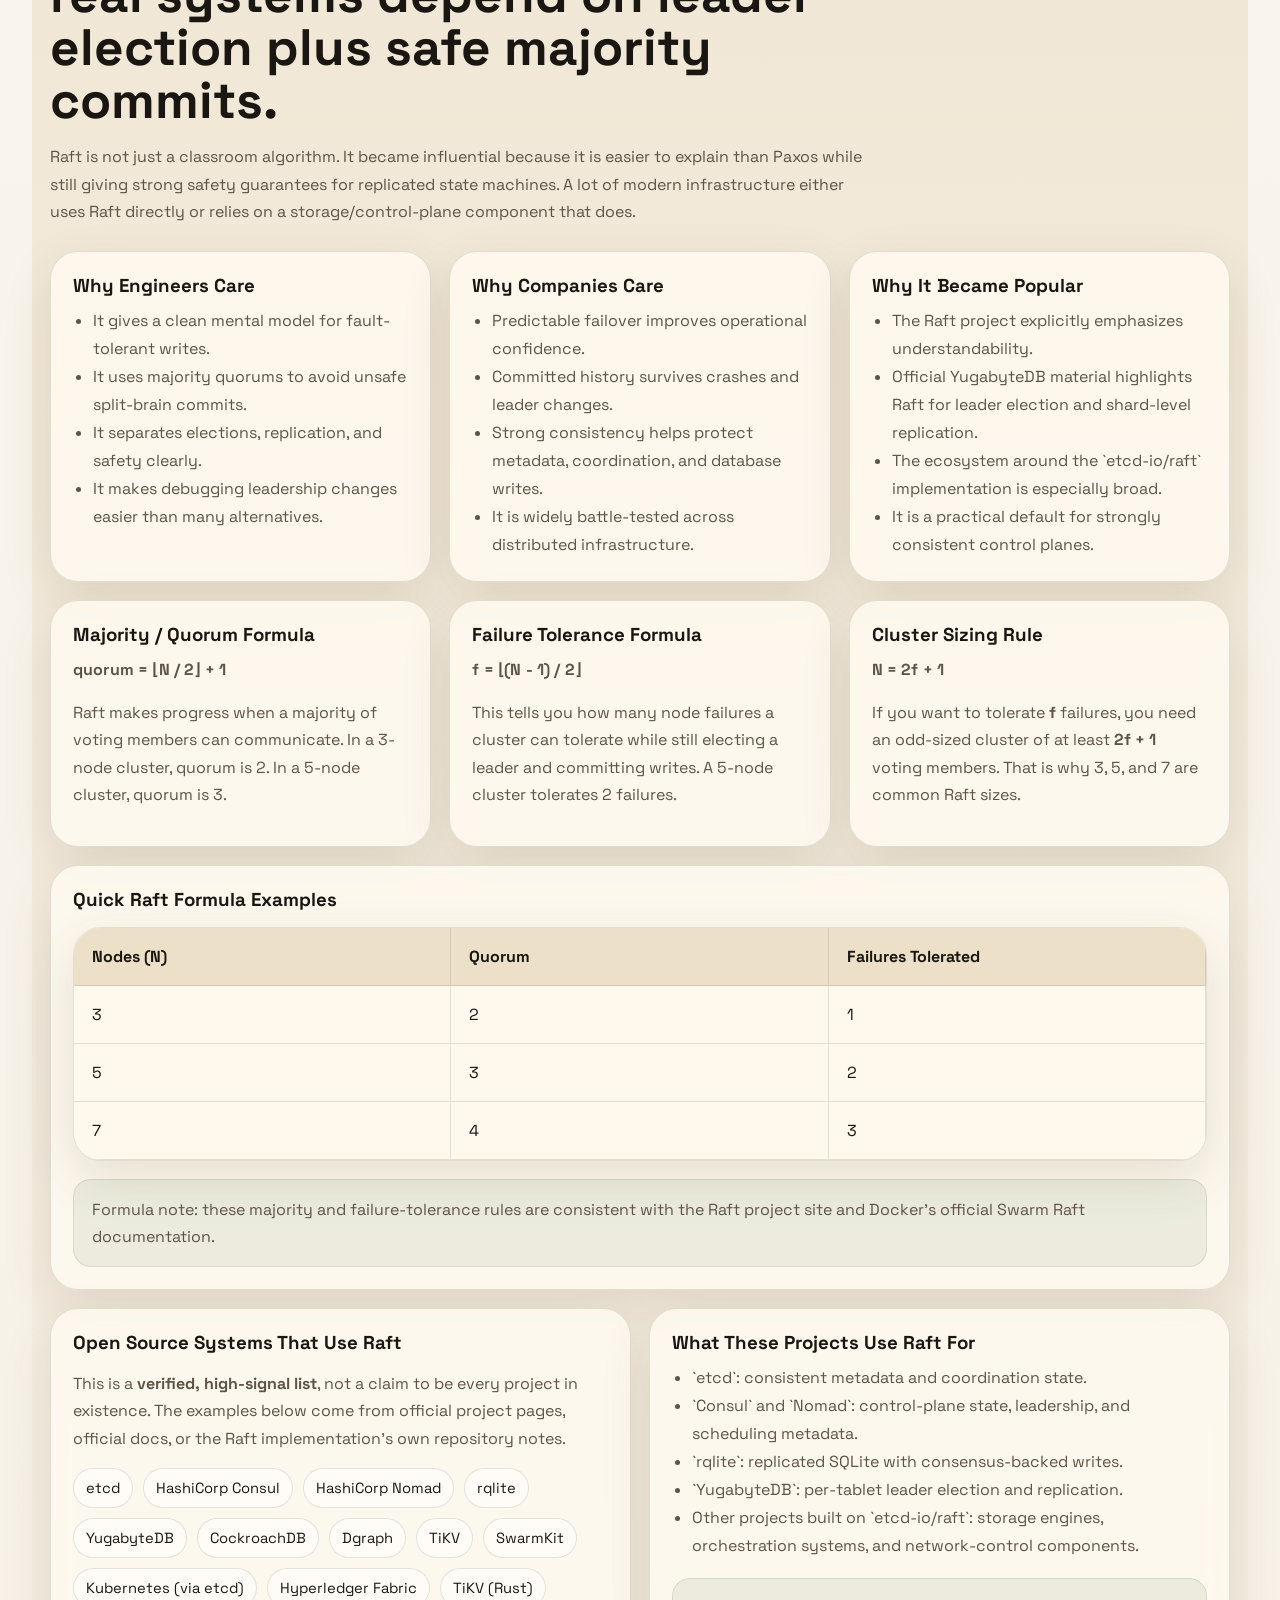
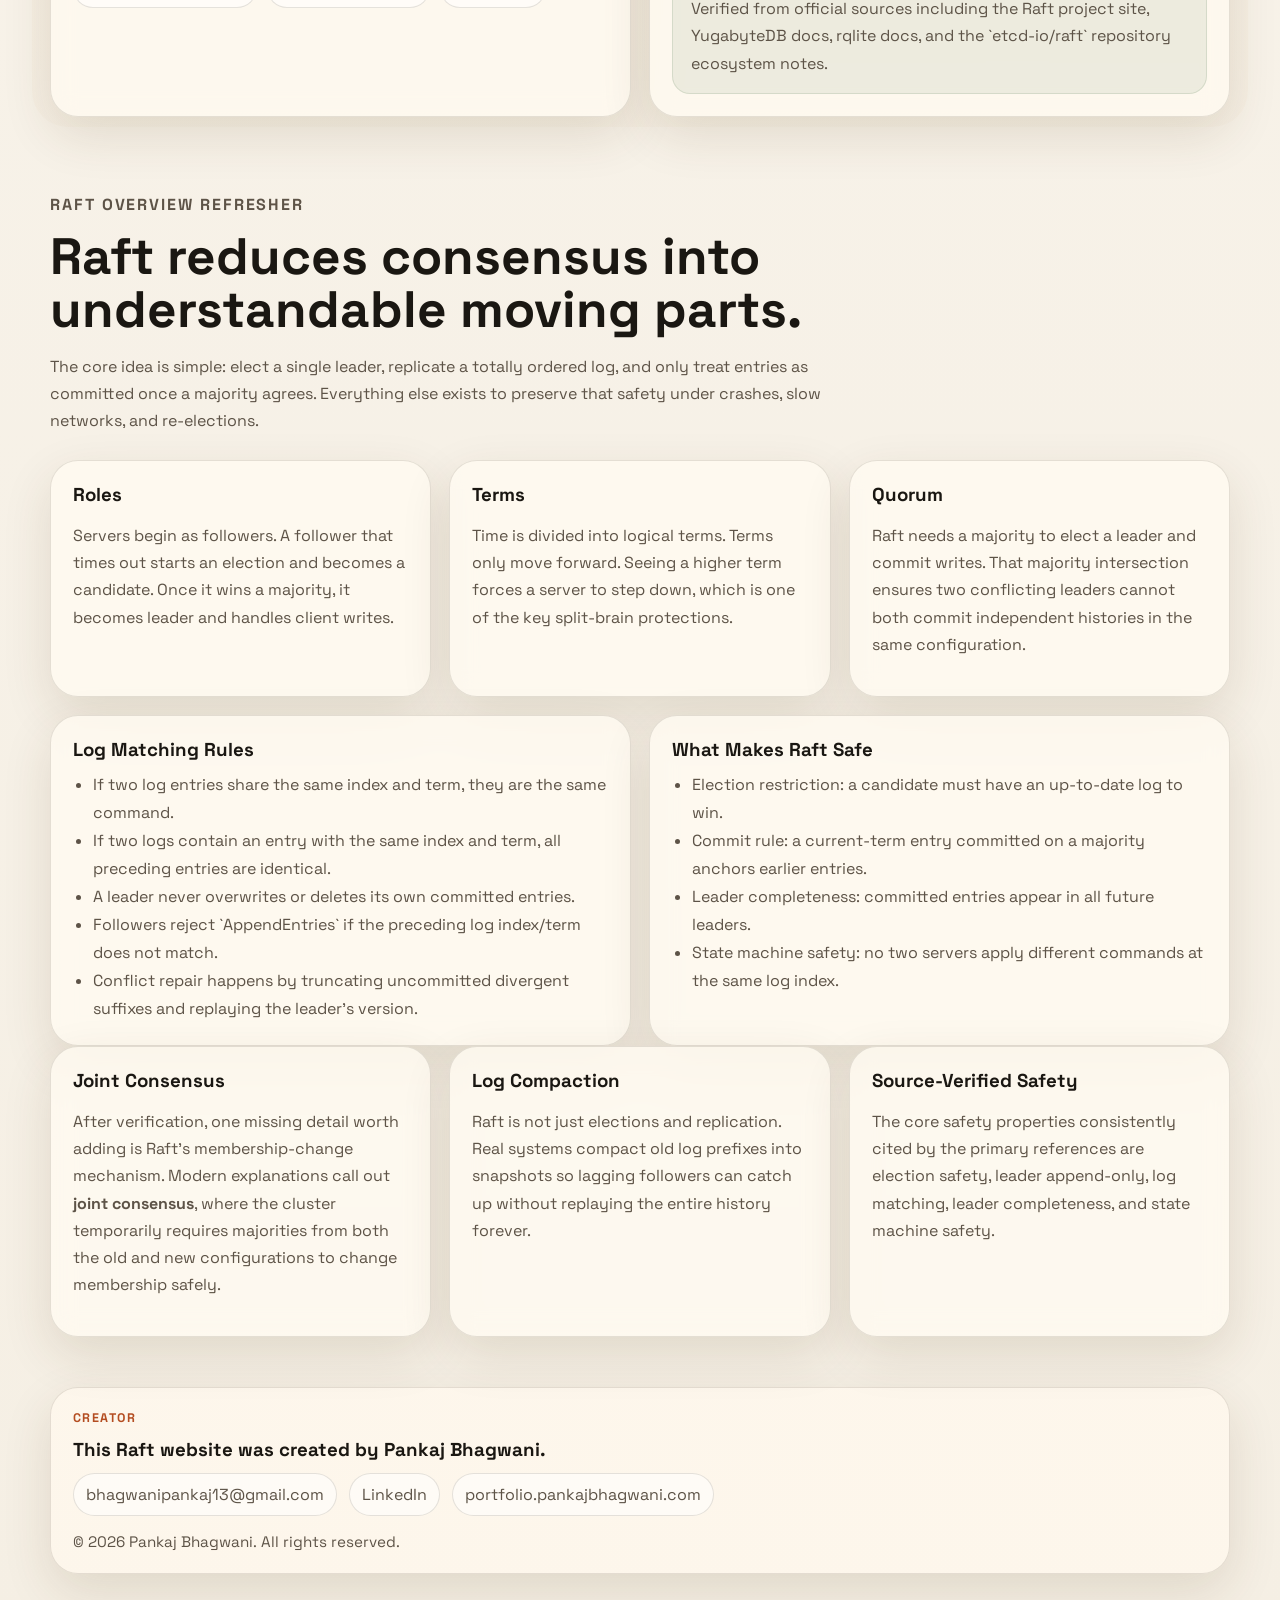
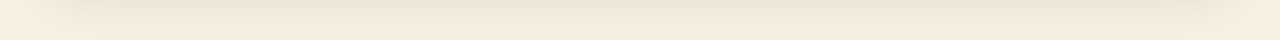
==== commit b6213c07: "Split guide into pages and add language selector" ====
--- a/index.html
+++ b/index.html
@@ -16,17 +16,22 @@
     />
     <link rel="stylesheet" href="./styles.css" />
   </head>
-  <body>
+  <body class="home-page">
     <div class="page-shell">
       <header class="hero" id="top">
         <nav class="topbar">
-          <a class="brand" href="#top">Raft Field Guide</a>
+          <a class="brand" href="./index.html">Raft Field Guide</a>
           <div class="topbar-links">
-            <a href="#overview">Overview</a>
-            <a href="#diagrams">Diagrams</a>
-            <a href="#yugabyte">YugabyteDB</a>
-            <a href="#qa">Q&amp;A</a>
+            <a href="./basics.html">Basics</a>
+            <a href="./diagrams.html">Diagrams</a>
+            <a href="./yugabyte.html">YugabyteDB</a>
+            <a href="./systems.html">Systems</a>
+            <a href="./questions.html">Q&amp;A</a>
             <a href="./raft-lab.html">Raft Lab</a>
+          </div>
+          <div class="language-box">
+            <span>Language</span>
+            <div id="google_translate_element"></div>
           </div>
         </nav>
 
@@ -34,8 +39,7 @@
           <div class="hero-copy">
             <p class="eyebrow">Distributed Systems • Consensus • Operations</p>
             <h1>
-              Understand <a class="hero-link" href="https://raftprotocol.com/">Raft</a> the way engineers, interviewers, and
-              managers actually ask about it.
+              Master <a class="hero-link" href="https://raftprotocol.com/">Raft</a> consensus for distributed systems.
             </h1>
             <p class="hero-text">
               This site turns Raft from an abstract consensus algorithm into a
@@ -45,8 +49,8 @@
               production.
             </p>
             <div class="hero-actions">
-              <a class="button button-primary" href="#overview">Start Learning</a>
-              <a class="button button-secondary" href="#qa">Jump to Questions</a>
+              <a class="button button-primary" href="./basics.html">Start Learning</a>
+              <a class="button button-secondary" href="./questions.html">Jump to Questions</a>
               <a class="button button-secondary" href="./raft-lab.html">Open Guided Lab</a>
             </div>
           </div>
@@ -89,6 +93,51 @@
       </header>
 
       <main>
+        <section class="section" id="pages">
+          <div class="section-heading">
+            <p class="kicker">Explore The Guide</p>
+            <h2>A cleaner multi-page path for learning Raft.</h2>
+            <p>
+              The full guide is now split into focused pages so readers can
+              learn one topic at a time instead of scrolling through everything
+              on one long page.
+            </p>
+          </div>
+
+          <div class="card-grid three-up">
+            <a class="page-card" href="./basics.html">
+              <span>01</span>
+              <h3>Basics & Formulas</h3>
+              <p>Roles, terms, quorum math, log matching, safety rules, and Raft vs Paxos.</p>
+            </a>
+            <a class="page-card" href="./diagrams.html">
+              <span>02</span>
+              <h3>Diagrams & Partitions</h3>
+              <p>Leader election, replication, failure handling, partitions, and Figure-8.</p>
+            </a>
+            <a class="page-card" href="./yugabyte.html">
+              <span>03</span>
+              <h3>YugabyteDB</h3>
+              <p>Tablet Raft groups, leader distribution, tuning, and production scenarios.</p>
+            </a>
+            <a class="page-card" href="./systems.html">
+              <span>04</span>
+              <h3>Real Systems</h3>
+              <p>etcd, Kubernetes, Consul, Nomad, rqlite, TiKV, Fabric, and more.</p>
+            </a>
+            <a class="page-card" href="./questions.html">
+              <span>05</span>
+              <h3>Q&A</h3>
+              <p>Scenario-based technical questions, operational answers, and interview prep.</p>
+            </a>
+            <a class="page-card" href="./raft-lab.html">
+              <span>06</span>
+              <h3>Raft Lab</h3>
+              <p>A guided interactive-style walkthrough for visual learners.</p>
+            </a>
+          </div>
+        </section>
+
         <section class="section accent-section" id="importance">
           <div class="section-heading">
             <p class="kicker">Why Raft Matters</p>
@@ -1188,5 +1237,7 @@
     </div>
 
     <script src="./script.js"></script>
+    <script src="./translate.js"></script>
+    <script src="//translate.google.com/translate_a/element.js?cb=googleTranslateElementInit"></script>
   </body>
 </html>
--- a/styles.css
+++ b/styles.css
@@ -92,6 +92,28 @@
   font-size: 0.95rem;
 }
 
+.language-box {
+  display: flex;
+  align-items: center;
+  gap: 8px;
+  color: var(--muted);
+  font-size: 0.88rem;
+}
+
+.language-box span {
+  font-weight: 700;
+  color: var(--ink);
+}
+
+.language-box select {
+  max-width: 150px;
+  border-radius: 999px;
+  border: 1px solid var(--line);
+  background: rgba(255, 248, 237, 0.9);
+  color: var(--ink);
+  padding: 6px 8px;
+}
+
 .hero-grid {
   display: grid;
   grid-template-columns: 1.2fr 0.9fr;
@@ -316,6 +338,55 @@
   gap: 18px;
 }
 
+.page-card {
+  border: 1px solid var(--line);
+  background: var(--surface);
+  backdrop-filter: blur(12px);
+  box-shadow: var(--shadow);
+  border-radius: var(--radius-lg);
+  padding: 22px;
+  text-decoration: none;
+  color: var(--ink);
+  transition: transform 180ms ease, background 180ms ease;
+}
+
+.page-card:hover {
+  transform: translateY(-4px);
+  background: rgba(255, 248, 237, 0.95);
+}
+
+.page-card span {
+  display: inline-flex;
+  margin-bottom: 16px;
+  padding: 8px 10px;
+  border-radius: 999px;
+  background: rgba(180, 77, 33, 0.12);
+  color: var(--rust);
+  font-weight: 700;
+}
+
+.page-card h3 {
+  margin: 0 0 10px;
+}
+
+.page-card p {
+  color: var(--muted);
+  line-height: 1.7;
+  margin: 0;
+}
+
+.home-page #diagrams,
+.home-page #scenarios,
+.home-page #compare,
+.home-page #yugabyte,
+.home-page #yugabyte-deep-dive,
+.home-page #failures,
+.home-page #qa,
+.home-page #systems-qa,
+.home-page #sources {
+  display: none;
+}
+
 .three-up {
   grid-template-columns: repeat(3, 1fr);
 }
@@ -963,6 +1034,11 @@
     align-items: flex-start;
     flex-direction: column;
   }
+
+  .language-box {
+    align-items: flex-start;
+    flex-direction: column;
+  }
 }
 
 @media (max-width: 720px) {
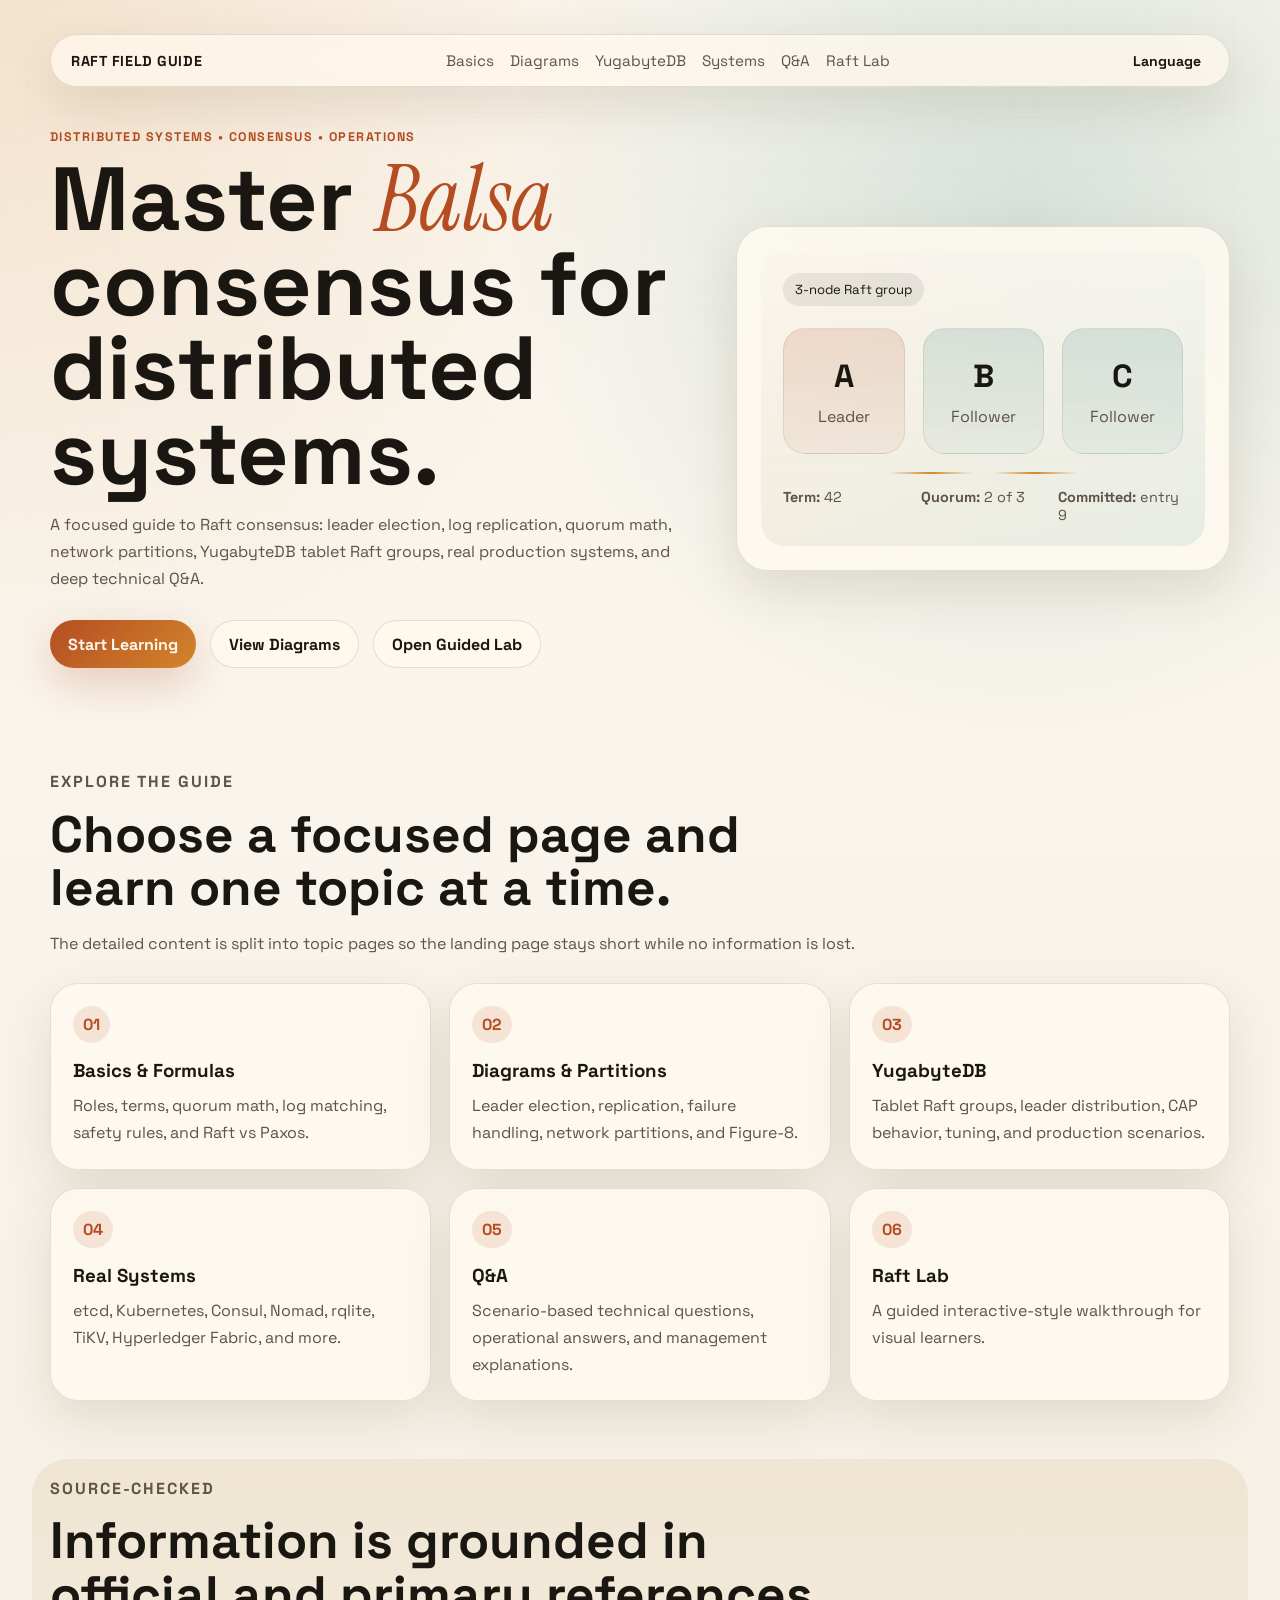
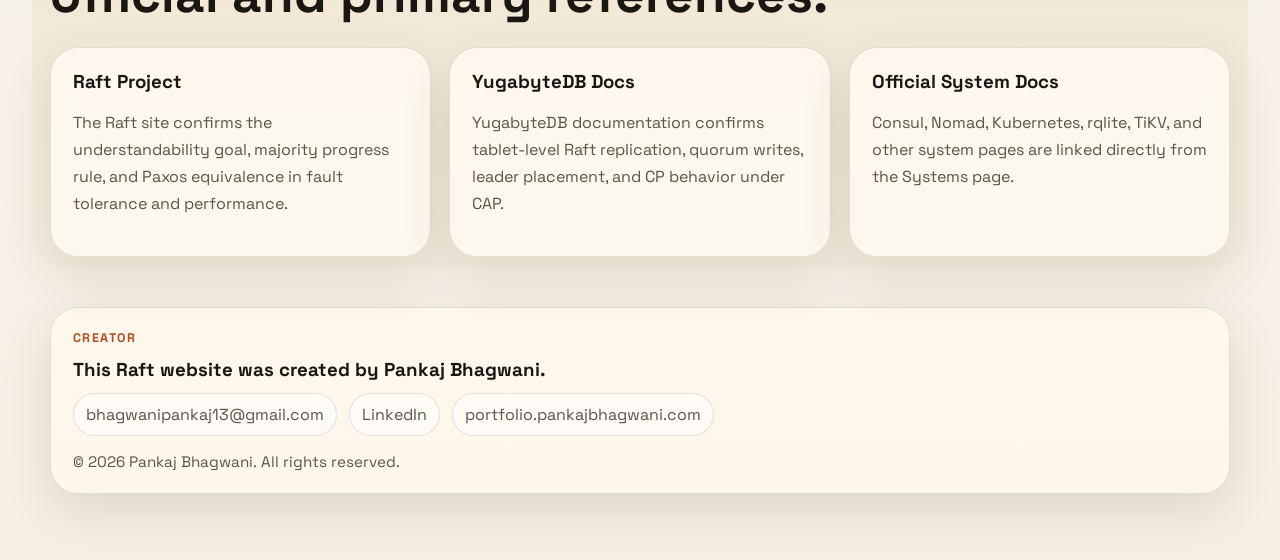
==== commit c788bdbf: "Shorten homepage and rotate localized Raft heading" ====
--- a/index.html
+++ b/index.html
@@ -6,7 +6,7 @@
     <title>Raft Protocol Field Guide</title>
     <meta
       name="description"
-      content="A practical visual guide to Raft consensus, network partitions, split-brain prevention, Figure-8 safety, and YugabyteDB's Raft-based architecture."
+      content="A practical multi-page guide to Raft consensus, diagrams, YugabyteDB, real systems, and technical Q&A."
     />
     <link rel="preconnect" href="https://fonts.googleapis.com" />
     <link rel="preconnect" href="https://fonts.gstatic.com" crossorigin />
@@ -39,18 +39,18 @@
           <div class="hero-copy">
             <p class="eyebrow">Distributed Systems • Consensus • Operations</p>
             <h1>
-              Master <a class="hero-link" href="https://raftprotocol.com/">Raft</a> consensus for distributed systems.
+              Master
+              <a class="hero-link rotating-raft" id="rotating-raft" href="https://raftprotocol.com/">Raft</a>
+              consensus for distributed systems.
             </h1>
             <p class="hero-text">
-              This site turns Raft from an abstract consensus algorithm into a
-              practical operating model. It covers elections, replication,
-              partitions, split-brain prevention, the famous Figure-8 safety
-              scenario, and how YugabyteDB applies Raft to tablets in
-              production.
+              A focused guide to Raft consensus: leader election, log
+              replication, quorum math, network partitions, YugabyteDB tablet
+              Raft groups, real production systems, and deep technical Q&A.
             </p>
             <div class="hero-actions">
               <a class="button button-primary" href="./basics.html">Start Learning</a>
-              <a class="button button-secondary" href="./questions.html">Jump to Questions</a>
+              <a class="button button-secondary" href="./diagrams.html">View Diagrams</a>
               <a class="button button-secondary" href="./raft-lab.html">Open Guided Lab</a>
             </div>
           </div>
@@ -59,33 +59,15 @@
             <div class="cluster-card">
               <div class="cluster-label">3-node Raft group</div>
               <div class="cluster-visual">
-                <div class="node node-leader">
-                  <span class="node-name">A</span>
-                  <span class="node-role">Leader</span>
-                </div>
-                <div class="node node-follower">
-                  <span class="node-name">B</span>
-                  <span class="node-role">Follower</span>
-                </div>
-                <div class="node node-follower">
-                  <span class="node-name">C</span>
-                  <span class="node-role">Follower</span>
-                </div>
+                <div class="node node-leader"><span class="node-name">A</span><span class="node-role">Leader</span></div>
+                <div class="node node-follower"><span class="node-name">B</span><span class="node-role">Follower</span></div>
+                <div class="node node-follower"><span class="node-name">C</span><span class="node-role">Follower</span></div>
               </div>
-              <div class="pulse-lines">
-                <span></span>
-                <span></span>
-              </div>
+              <div class="pulse-lines"><span></span><span></span></div>
               <div class="cluster-notes">
-                <div>
-                  <strong>Term:</strong> 42
-                </div>
-                <div>
-                  <strong>Quorum:</strong> 2 of 3
-                </div>
-                <div>
-                  <strong>Committed:</strong> entry 9
-                </div>
+                <div><strong>Term:</strong> 42</div>
+                <div><strong>Quorum:</strong> 2 of 3</div>
+                <div><strong>Committed:</strong> entry 9</div>
               </div>
             </div>
           </div>
@@ -96,11 +78,10 @@
         <section class="section" id="pages">
           <div class="section-heading">
             <p class="kicker">Explore The Guide</p>
-            <h2>A cleaner multi-page path for learning Raft.</h2>
+            <h2>Choose a focused page and learn one topic at a time.</h2>
             <p>
-              The full guide is now split into focused pages so readers can
-              learn one topic at a time instead of scrolling through everything
-              on one long page.
+              The detailed content is split into topic pages so the landing page
+              stays short while no information is lost.
             </p>
           </div>
 
@@ -113,22 +94,22 @@
             <a class="page-card" href="./diagrams.html">
               <span>02</span>
               <h3>Diagrams & Partitions</h3>
-              <p>Leader election, replication, failure handling, partitions, and Figure-8.</p>
+              <p>Leader election, replication, failure handling, network partitions, and Figure-8.</p>
             </a>
             <a class="page-card" href="./yugabyte.html">
               <span>03</span>
               <h3>YugabyteDB</h3>
-              <p>Tablet Raft groups, leader distribution, tuning, and production scenarios.</p>
+              <p>Tablet Raft groups, leader distribution, CAP behavior, tuning, and production scenarios.</p>
             </a>
             <a class="page-card" href="./systems.html">
               <span>04</span>
               <h3>Real Systems</h3>
-              <p>etcd, Kubernetes, Consul, Nomad, rqlite, TiKV, Fabric, and more.</p>
+              <p>etcd, Kubernetes, Consul, Nomad, rqlite, TiKV, Hyperledger Fabric, and more.</p>
             </a>
             <a class="page-card" href="./questions.html">
               <span>05</span>
               <h3>Q&A</h3>
-              <p>Scenario-based technical questions, operational answers, and interview prep.</p>
+              <p>Scenario-based technical questions, operational answers, and management explanations.</p>
             </a>
             <a class="page-card" href="./raft-lab.html">
               <span>06</span>
@@ -138,1085 +119,23 @@
           </div>
         </section>
 
-        <section class="section accent-section" id="importance">
+        <section class="section accent-section">
           <div class="section-heading">
-            <p class="kicker">Why Raft Matters</p>
-            <h2>Raft is important because many real systems depend on leader election plus safe majority commits.</h2>
-            <p>
-              Raft is not just a classroom algorithm. It became influential
-              because it is easier to explain than Paxos while still giving
-              strong safety guarantees for replicated state machines. A lot of
-              modern infrastructure either uses Raft directly or relies on a
-              storage/control-plane component that does.
-            </p>
-          </div>
-
-          <div class="card-grid three-up">
-            <article class="info-card">
-              <h3>Why Engineers Care</h3>
-              <ul class="check-list">
-                <li>It gives a clean mental model for fault-tolerant writes.</li>
-                <li>It uses majority quorums to avoid unsafe split-brain commits.</li>
-                <li>It separates elections, replication, and safety clearly.</li>
-                <li>It makes debugging leadership changes easier than many alternatives.</li>
-              </ul>
-            </article>
-            <article class="info-card">
-              <h3>Why Companies Care</h3>
-              <ul class="check-list">
-                <li>Predictable failover improves operational confidence.</li>
-                <li>Committed history survives crashes and leader changes.</li>
-                <li>Strong consistency helps protect metadata, coordination, and database writes.</li>
-                <li>It is widely battle-tested across distributed infrastructure.</li>
-              </ul>
-            </article>
-            <article class="info-card">
-              <h3>Why It Became Popular</h3>
-              <ul class="check-list">
-                <li>The Raft project explicitly emphasizes understandability.</li>
-                <li>Official YugabyteDB material highlights Raft for leader election and shard-level replication.</li>
-                <li>The ecosystem around the `etcd-io/raft` implementation is especially broad.</li>
-                <li>It is a practical default for strongly consistent control planes.</li>
-              </ul>
-            </article>
-          </div>
-
-          <div class="card-grid three-up formula-grid">
-            <article class="info-card formula-card">
-              <h3>Majority / Quorum Formula</h3>
-              <p class="formula-line">quorum = ⌊N / 2⌋ + 1</p>
-              <p>
-                Raft makes progress when a majority of voting members can
-                communicate. In a 3-node cluster, quorum is 2. In a 5-node
-                cluster, quorum is 3.
-              </p>
-            </article>
-            <article class="info-card formula-card">
-              <h3>Failure Tolerance Formula</h3>
-              <p class="formula-line">f = ⌊(N - 1) / 2⌋</p>
-              <p>
-                This tells you how many node failures a cluster can tolerate
-                while still electing a leader and committing writes. A 5-node
-                cluster tolerates 2 failures.
-              </p>
-            </article>
-            <article class="info-card formula-card">
-              <h3>Cluster Sizing Rule</h3>
-              <p class="formula-line">N = 2f + 1</p>
-              <p>
-                If you want to tolerate <strong>f</strong> failures, you need an
-                odd-sized cluster of at least <strong>2f + 1</strong> voting
-                members. That is why 3, 5, and 7 are common Raft sizes.
-              </p>
-            </article>
-          </div>
-
-          <article class="panel formula-panel">
-            <h3>Quick Raft Formula Examples</h3>
-            <div class="comparison-table formula-table" role="table" aria-label="Raft quorum and failure tolerance examples">
-              <div class="table-head">Nodes (N)</div>
-              <div class="table-head">Quorum</div>
-              <div class="table-head">Failures Tolerated</div>
-
-              <div class="table-cell">3</div>
-              <div class="table-cell">2</div>
-              <div class="table-cell">1</div>
-
-              <div class="table-cell">5</div>
-              <div class="table-cell">3</div>
-              <div class="table-cell">2</div>
-
-              <div class="table-cell">7</div>
-              <div class="table-cell">4</div>
-              <div class="table-cell">3</div>
-            </div>
-            <div class="quote-strip source-strip">
-              Formula note: these majority and failure-tolerance rules are
-              consistent with the Raft project site and Docker's official Swarm
-              Raft documentation.
-            </div>
-          </article>
-
-          <div class="split-layout">
-            <article class="panel">
-              <h3>Open Source Systems That Use Raft</h3>
-              <p>
-                This is a <strong>verified, high-signal list</strong>, not a
-                claim to be every project in existence. The examples below come
-                from official project pages, official docs, or the Raft
-                implementation's own repository notes.
-              </p>
-              <div class="tool-grid">
-                <a href="https://github.com/etcd-io/etcd" target="_blank" rel="noreferrer">etcd</a>
-                <a href="https://developer.hashicorp.com/consul/docs/concept/consensus" target="_blank" rel="noreferrer">HashiCorp Consul</a>
-                <a href="https://developer.hashicorp.com/nomad/docs/architecture/cluster/consensus" target="_blank" rel="noreferrer">HashiCorp Nomad</a>
-                <a href="https://rqlite.io/docs/design/" target="_blank" rel="noreferrer">rqlite</a>
-                <a href="https://www.yugabyte.com/key-concepts/raft-consensus-algorithm/" target="_blank" rel="noreferrer">YugabyteDB</a>
-                <a href="https://www.cockroachlabs.com/resources/the-raft-protocol-explained-via-sql-database-cockroachdb-consensus-protocol/" target="_blank" rel="noreferrer">CockroachDB</a>
-                <a href="https://docs.dgraph.io/design-concepts/raft/" target="_blank" rel="noreferrer">Dgraph</a>
-                <a href="https://tikv.org/docs/4.0/concepts/architecture/" target="_blank" rel="noreferrer">TiKV</a>
-                <a href="https://github.com/moby/swarmkit" target="_blank" rel="noreferrer">SwarmKit</a>
-                <a href="https://kubernetes.io/docs/tasks/administer-cluster/configure-upgrade-etcd/" target="_blank" rel="noreferrer">Kubernetes (via etcd)</a>
-                <a href="https://hyperledger-fabric.readthedocs.io/en/latest/orderer/ordering_service.html" target="_blank" rel="noreferrer">Hyperledger Fabric</a>
-                <a href="https://tikv.org/blog/implement-raft-in-rust/" target="_blank" rel="noreferrer">TiKV (Rust)</a>
-              </div>
-            </article>
-
-            <article class="panel">
-              <h3>What These Projects Use Raft For</h3>
-              <ul class="check-list">
-                <li>`etcd`: consistent metadata and coordination state.</li>
-                <li>`Consul` and `Nomad`: control-plane state, leadership, and scheduling metadata.</li>
-                <li>`rqlite`: replicated SQLite with consensus-backed writes.</li>
-                <li>`YugabyteDB`: per-tablet leader election and replication.</li>
-                <li>Other projects built on `etcd-io/raft`: storage engines, orchestration systems, and network-control components.</li>
-              </ul>
-              <div class="quote-strip source-strip">
-                Verified from official sources including the Raft project site,
-                YugabyteDB docs, rqlite docs, and the `etcd-io/raft` repository
-                ecosystem notes.
-              </div>
-            </article>
-          </div>
-        </section>
-
-        <section class="section" id="overview">
-          <div class="section-heading">
-            <p class="kicker">Raft Overview Refresher</p>
-            <h2>Raft reduces consensus into understandable moving parts.</h2>
-            <p>
-              The core idea is simple: elect a single leader, replicate a
-              totally ordered log, and only treat entries as committed once a
-              majority agrees. Everything else exists to preserve that safety
-              under crashes, slow networks, and re-elections.
-            </p>
-          </div>
-
-          <div class="card-grid three-up">
-            <article class="info-card">
-              <h3>Roles</h3>
-              <p>
-                Servers begin as followers. A follower that times out starts an
-                election and becomes a candidate. Once it wins a majority, it
-                becomes leader and handles client writes.
-              </p>
-            </article>
-            <article class="info-card">
-              <h3>Terms</h3>
-              <p>
-                Time is divided into logical terms. Terms only move forward.
-                Seeing a higher term forces a server to step down, which is one
-                of the key split-brain protections.
-              </p>
-            </article>
-            <article class="info-card">
-              <h3>Quorum</h3>
-              <p>
-                Raft needs a majority to elect a leader and commit writes. That
-                majority intersection ensures two conflicting leaders cannot both
-                commit independent histories in the same configuration.
-              </p>
-            </article>
-          </div>
-
-          <div class="split-layout">
-            <article class="panel">
-              <h3>Log Matching Rules</h3>
-              <ul class="check-list">
-                <li>If two log entries share the same index and term, they are the same command.</li>
-                <li>If two logs contain an entry with the same index and term, all preceding entries are identical.</li>
-                <li>A leader never overwrites or deletes its own committed entries.</li>
-                <li>Followers reject `AppendEntries` if the preceding log index/term does not match.</li>
-                <li>Conflict repair happens by truncating uncommitted divergent suffixes and replaying the leader's version.</li>
-              </ul>
-            </article>
-            <article class="panel">
-              <h3>What Makes Raft Safe</h3>
-              <ul class="check-list">
-                <li>Election restriction: a candidate must have an up-to-date log to win.</li>
-                <li>Commit rule: a current-term entry committed on a majority anchors earlier entries.</li>
-                <li>Leader completeness: committed entries appear in all future leaders.</li>
-                <li>State machine safety: no two servers apply different commands at the same log index.</li>
-              </ul>
-            </article>
-          </div>
-
-          <div class="card-grid three-up verification-grid">
-            <article class="info-card">
-              <h3>Joint Consensus</h3>
-              <p>
-                After verification, one missing detail worth adding is Raft's
-                membership-change mechanism. Modern explanations call out
-                <strong>joint consensus</strong>, where the cluster temporarily
-                requires majorities from both the old and new configurations to
-                change membership safely.
-              </p>
-            </article>
-            <article class="info-card">
-              <h3>Log Compaction</h3>
-              <p>
-                Raft is not just elections and replication. Real systems compact
-                old log prefixes into snapshots so lagging followers can catch up
-                without replaying the entire history forever.
-              </p>
-            </article>
-            <article class="info-card">
-              <h3>Source-Verified Safety</h3>
-              <p>
-                The core safety properties consistently cited by the primary
-                references are election safety, leader append-only, log matching,
-                leader completeness, and state machine safety.
-              </p>
-            </article>
-          </div>
-        </section>
-
-        <section class="section accent-section" id="diagrams">
-          <div class="section-heading">
-            <p class="kicker">Detailed Diagrams</p>
-            <h2>Visual flow diagrams for leader election, replication, and failure handling.</h2>
-            <p>
-              These diagrams are intentionally simplified so a new learner can
-              follow the protocol without reading a research paper first. Each
-              one shows the order of events, the quorum rule, and the failure
-              outcome that matters most.
-            </p>
-          </div>
-
-          <div class="diagram-stack">
-            <article class="diagram-card">
-              <div class="diagram-copy">
-                <h3>Leader Election Flow Diagram</h3>
-                <p>
-                  One follower times out first, starts a new term, asks for
-                  votes, and becomes leader only if it wins a majority.
-                </p>
-              </div>
-              <div class="diagram-sequence">
-                <div class="sequence-step warning">
-                  <span class="step-number">1</span>
-                  <h4>Heartbeat missing</h4>
-                  <p>A follower stops hearing from the leader before its randomized timeout expires.</p>
-                </div>
-                <div class="sequence-arrow">→</div>
-                <div class="sequence-step">
-                  <span class="step-number">2</span>
-                  <h4>Become candidate</h4>
-                  <p>The node increments the term, votes for itself, and starts a fresh election.</p>
-                </div>
-                <div class="sequence-arrow">→</div>
-                <div class="sequence-step">
-                  <span class="step-number">3</span>
-                  <h4>Request votes</h4>
-                  <p>Peers compare the candidate's term and log freshness before granting a vote.</p>
-                </div>
-                <div class="sequence-arrow">→</div>
-                <div class="sequence-step success">
-                  <span class="step-number">4</span>
-                  <h4>Majority wins</h4>
-                  <p>If it gets quorum, it becomes leader. If not, it retries in a later term.</p>
-                </div>
-              </div>
-
-              <div class="cluster-explainer">
-                <div class="cluster-column">
-                  <h4>Before election</h4>
-                  <div class="explainer-nodes">
-                    <span class="explainer-node follower">A follower</span>
-                    <span class="explainer-node follower">B follower</span>
-                    <span class="explainer-node follower">C follower</span>
-                  </div>
-                </div>
-                <div class="cluster-column">
-                  <h4>During election</h4>
-                  <div class="explainer-nodes">
-                    <span class="explainer-node candidate">A candidate</span>
-                    <span class="explainer-node follower">B voter</span>
-                    <span class="explainer-node follower">C voter</span>
-                  </div>
-                </div>
-                <div class="cluster-column">
-                  <h4>After quorum</h4>
-                  <div class="explainer-nodes">
-                    <span class="explainer-node leader">A leader</span>
-                    <span class="explainer-node follower">B follower</span>
-                    <span class="explainer-node follower">C follower</span>
-                  </div>
-                </div>
-              </div>
-            </article>
-
-            <article class="diagram-card">
-              <div class="diagram-copy">
-                <h3>Replication and Commit Flow</h3>
-                <p>
-                  A log entry is only safe after the leader replicates it to a
-                  majority and then marks it committed.
-                </p>
-              </div>
-              <div class="replication-board">
-                <div class="replication-lane">
-                  <div class="lane-label">Leader path</div>
-                  <div class="lane-steps">
-                    <span class="lane-step active">1. Client sends write</span>
-                    <span class="lane-step active">2. Leader appends entry</span>
-                    <span class="lane-step active">3. Leader sends AppendEntries</span>
-                  </div>
-                </div>
-                <div class="replication-lane">
-                  <div class="lane-label">Follower path</div>
-                  <div class="lane-steps">
-                    <span class="lane-step">4. Followers check prevLogIndex / prevLogTerm</span>
-                    <span class="lane-step">5. Matching followers append and ACK</span>
-                    <span class="lane-step success">6. Majority ACK means commit</span>
-                  </div>
-                </div>
-                <div class="commit-note">
-                  Important: replicated is not the same as committed. The leader
-                  can respond safely only after quorum is reached and the entry
-                  is committed.
-                </div>
-              </div>
-            </article>
-
-            <article class="diagram-card">
-              <div class="diagram-copy">
-                <h3>Failure Handling and Split-Brain Prevention</h3>
-                <p>
-                  Raft can survive temporary leader confusion, but it avoids
-                  unsafe split-brain commits because only the majority side can
-                  elect a leader and commit writes.
-                </p>
-              </div>
-              <div class="failure-grid">
-                <div class="failure-panel minority">
-                  <h4>Minority partition</h4>
-                  <p>The old leader may still believe it is leader, but it cannot commit anything new because it lost quorum.</p>
-                  <div class="failure-mini-cluster">
-                    <span class="mini-node lead">Old L</span>
-                    <span class="mini-node muted">F</span>
-                  </div>
-                  <div class="failure-result danger-result">No safe commits</div>
-                </div>
-
-                <div class="failure-panel majority">
-                  <h4>Majority partition</h4>
-                  <p>This side still has quorum, so it can elect a new leader in a higher term and keep the service alive.</p>
-                  <div class="failure-mini-cluster">
-                    <span class="mini-node healthy">F</span>
-                    <span class="mini-node leader2">New L</span>
-                    <span class="mini-node healthy">F</span>
-                  </div>
-                  <div class="failure-result success-result">Writes can continue</div>
-                </div>
-
-                <div class="failure-panel recovery">
-                  <h4>After recovery</h4>
-                  <p>When the partition heals, the old leader sees the higher term and steps down. Divergent uncommitted entries are repaired.</p>
-                  <div class="recovery-note">
-                    Safety rule: terms move forward, and quorum intersection
-                    prevents two conflicting committed histories.
-                  </div>
-                </div>
-              </div>
-            </article>
-          </div>
-        </section>
-
-        <section class="section" id="scenarios">
-          <div class="section-heading">
-            <p class="kicker">Network Partition Scenarios</p>
-            <h2>What actually happens when the network gets weird.</h2>
-            <p>
-              Re-verified against the Raft paper: progress depends on a majority
-              being available. Safety does not depend on timing, but
-              availability does. That is why partitions mainly affect who can
-              still reach quorum.
-            </p>
-          </div>
-
-          <div class="scenario-grid">
-            <article class="scenario-card">
-              <h3>Leader isolated in minority partition</h3>
-              <p>
-                The old leader cannot commit new entries because it cannot
-                gather a majority. The majority side can elect a new leader and
-                continue. Any entries accepted only on the minority side remain
-                uncommitted and may be rolled back during log repair.
-              </p>
-            </article>
-            <article class="scenario-card">
-              <h3>Follower isolated</h3>
-              <p>
-                The cluster remains available if the remaining nodes still form
-                a quorum. The isolated follower catches up later via log replay
-                or snapshot installation.
-              </p>
-            </article>
-            <article class="scenario-card">
-              <h3>Two-way packet loss with delayed heartbeats</h3>
-              <p>
-                Aggressive timeouts can cause election churn even without a hard
-                partition. Operationally this looks like frequent leader changes
-                and rising tail latency.
-              </p>
-            </article>
-            <article class="scenario-card">
-              <h3>Asymmetric partition</h3>
-              <p>
-                One node might hear from another while replies do not make it
-                back. Raft still converges because terms and quorum rules are
-                based on successful round trips, not one-way reachability.
-              </p>
-            </article>
-            <article class="scenario-card">
-              <h3>No side has quorum</h3>
-              <p>
-                If the network breaks the cluster into groups that are all too
-                small to hold a majority, no leader can safely commit new
-                writes. The cluster becomes unavailable for progress until
-                quorum is restored.
-              </p>
-            </article>
-          </div>
-
-          <article class="figure-eight panel">
-            <div class="figure-eight-copy">
-              <p class="kicker">Figure-8 Raft Problem</p>
-              <h3>The famous Figure-8 safety scenario</h3>
-              <p>
-                Figure-8 style examples show why Raft is careful about exactly
-                when an entry becomes committed. An entry replicated to many
-                nodes is not automatically safe unless the leader satisfies the
-                commit rule using a current-term entry on a majority.
-              </p>
-              <p>
-                The lesson is subtle but critical: leadership can change several
-                times across partitions and crashes, so the algorithm must
-                preserve safety even when partially replicated, older-term
-                entries exist in multiple places.
-              </p>
-            </div>
-            <div class="figure-eight-visual">
-              <div class="lane">
-                <span>S1</span>
-                <span>S2</span>
-                <span>S3</span>
-                <span>S4</span>
-                <span>S5</span>
-              </div>
-              <div class="curve-band top"></div>
-              <div class="curve-band bottom"></div>
-              <div class="figure-note">
-                Entries from old terms may spread widely, but only a quorum-safe
-                commit rule plus election restriction prevents unsafe overwrite
-                of committed history.
-              </div>
-            </div>
-          </article>
-        </section>
-
-        <section class="section accent-section" id="compare">
-          <div class="section-heading">
-            <p class="kicker">Raft vs Paxos Comparison</p>
-            <h2>Same safety goals, different teaching and operating experience.</h2>
-            <p>
-              Re-verified against the Raft project site: Raft is presented as
-              equivalent to Paxos in fault-tolerance and performance, but
-              decomposed into clearer subproblems so it is easier to understand
-              and implement.
-            </p>
-          </div>
-
-          <div class="comparison-table" role="table" aria-label="Raft versus Paxos">
-            <div class="table-head">Dimension</div>
-            <div class="table-head">Raft</div>
-            <div class="table-head">Paxos</div>
-
-            <div class="table-cell">Mental model</div>
-            <div class="table-cell">Leader-centric, decomposed into elections, replication, safety.</div>
-            <div class="table-cell">Often taught through proposer, acceptor, and learner roles, with more conceptual overhead for many engineers.</div>
-
-            <div class="table-cell">Readability</div>
-            <div class="table-cell">Designed for understandability and implementation clarity.</div>
-            <div class="table-cell">Historically influential and rigorous, but usually considered harder to teach and map into production intuition.</div>
-
-            <div class="table-cell">Fault tolerance / performance</div>
-            <div class="table-cell">Raft project materials describe it as equivalent to Paxos in these goals.</div>
-            <div class="table-cell">Baseline reference point for consensus safety and performance discussions.</div>
-
-            <div class="table-cell">Design style</div>
-            <div class="table-cell">Breaks consensus into understandable pieces that fit practical systems.</div>
-            <div class="table-cell">Often discussed as a protocol family with multiple practical variants such as Multi-Paxos.</div>
-
-            <div class="table-cell">Bottom line</div>
-            <div class="table-cell">Great when teams want a clear consensus model and debuggable leader workflow.</div>
-            <div class="table-cell">Essential historically and still important, but usually less approachable for onboarding and system explanation.</div>
-          </div>
-        </section>
-
-        <section class="section" id="yugabyte">
-          <div class="section-heading">
-            <p class="kicker">YugabyteDB Architecture Explanation</p>
-            <h2>YugabyteDB uses Raft at the tablet level, not as one giant cluster log.</h2>
-            <p>
-              YugabyteDB splits data into tablets. Each tablet is replicated by
-              its own Raft group, which means the database runs many Raft groups
-              in parallel. This is what enables scale-out leadership and write
-              distribution.
-            </p>
-          </div>
-
-          <div class="split-layout">
-            <article class="panel">
-              <h3>Tablet Raft Groups</h3>
-              <p>
-                Every tablet has a small replica set, usually spread across
-                nodes or zones. That tablet elects its own leader, maintains its
-                own log, and commits independently from other tablets.
-              </p>
-              <div class="tablet-board">
-                <div class="tablet tablet-a">
-                  <strong>Tablet A</strong>
-                  <span>Leader: Node 1</span>
-                </div>
-                <div class="tablet tablet-b">
-                  <strong>Tablet B</strong>
-                  <span>Leader: Node 2</span>
-                </div>
-                <div class="tablet tablet-c">
-                  <strong>Tablet C</strong>
-                  <span>Leader: Node 3</span>
-                </div>
-                <div class="tablet tablet-d">
-                  <strong>Tablet D</strong>
-                  <span>Leader: Node 1</span>
-                </div>
-              </div>
-            </article>
-
-            <article class="panel">
-              <h3>Leader Distribution</h3>
-              <p>
-                Healthy deployments try to spread tablet leaders so one server
-                does not absorb disproportionate write traffic. Poor leader
-                distribution leads to hotspots, queue buildup, and node-level
-                CPU imbalance.
-              </p>
-              <ul class="check-list">
-                <li>Too many leaders on one tserver can create skewed latency.</li>
-                <li>Leader rebalancing improves parallelism and failure tolerance.</li>
-                <li>Placement awareness matters in multi-AZ deployments.</li>
-                <li>Operational teams should monitor leader counts, follower lag, and tablet movement.</li>
-              </ul>
-            </article>
-          </div>
-
-          <div class="card-grid three-up">
-            <article class="info-card">
-              <h3>YugabyteDB Raft Implementation</h3>
-              <p>
-                YugabyteDB integrates consensus with tablet servers, WAL
-                replication, snapshots, and placement-aware master metadata. The
-                result is Raft applied repeatedly across shards instead of a
-                single monolithic stream.
-              </p>
-            </article>
-            <article class="info-card">
-              <h3>Yugabyte-Specific Tuning Flags</h3>
-              <p>
-                Teams often tune heartbeat intervals, election timeouts,
-                background load balancing, RPC concurrency, log retention, and
-                remote bootstrap behavior based on latency and topology.
-              </p>
-            </article>
-            <article class="info-card">
-              <h3>Operational Troubleshooting</h3>
-              <p>
-                If leaders flap or tablets remain under-replicated, inspect
-                network health, clock skew, disk stalls, consensus queue
-                pressure, and whether one zone is repeatedly losing quorum.
-              </p>
-            </article>
-          </div>
-
-          <article class="panel management-panel">
-            <h3>Explain Raft to Management</h3>
-            <p>
-              Raft is the mechanism that lets a distributed database act like a
-              coordinated system instead of a collection of independent servers.
-              It chooses one writer per shard, waits for a majority before
-              confirming important changes, and keeps working even when some
-              machines fail.
-            </p>
-            <div class="quote-strip">
-              <span>Management talking point:</span>
-              “We trade a small amount of coordination cost for a large increase
-              in correctness, failover predictability, and operational
-              confidence.”
-            </div>
-          </article>
-        </section>
-
-        <section class="section accent-section" id="yugabyte-deep-dive">
-          <div class="section-heading">
-            <p class="kicker">Verified YugabyteDB Deep Dive</p>
-            <h2>More detailed YugabyteDB scenarios and interview answers, aligned to the docs.</h2>
-            <p>
-              The official YugabyteDB docs confirm that tablets are shards, each
-              tablet has one leader plus peers that form a Raft group, and
-              YugabyteDB spreads tablet leaders across nodes to distribute read
-              and write workload. They also note that YugabyteDB's Raft
-              implementation includes enhancements such as leader leases and
-              pre-voting in learner mode.
-            </p>
-          </div>
-
-          <div class="card-grid three-up">
-            <article class="info-card">
-              <h3>Scenario: One node becomes leader-heavy</h3>
-              <p>
-                Interview answer: if one tserver owns too many tablet leaders,
-                write coordination concentrates there. Expect hot CPU, more
-                queueing, and uneven latency. YugabyteDB addresses this with
-                leader balancing and broader tablet rebalancing.
-              </p>
-            </article>
-            <article class="info-card">
-              <h3>Scenario: Tablets split during growth</h3>
-              <p>
-                Interview answer: as tablets grow, YugabyteDB can split them and
-                create new leaders and followers for the resulting shards. That
-                preserves scale-out behavior instead of letting one Raft group
-                grow without bound.
-              </p>
-            </article>
-            <article class="info-card">
-              <h3>Scenario: Frequent elections in metrics</h3>
-              <p>
-                Interview answer: watch for elevated vote-request metrics,
-                replication latency, and under-replication. The docs tie high
-                request-vote activity to missed heartbeats from CPU pressure or
-                partition conditions.
-              </p>
-            </article>
-          </div>
-
-          <div class="split-layout">
-            <article class="panel">
-              <h3>YugabyteDB Interview Questions</h3>
-              <div class="faq-list nested-faq-list">
-                <details class="faq-item" open>
-                  <summary>How does YugabyteDB scale writes with Raft if Raft has a single leader?</summary>
-                  <p>By sharding tables into many tablets. Each tablet has its own Raft leader, so the database scales out through many leaders in parallel instead of one global leader.</p>
-                </details>
-                <details class="faq-item">
-                  <summary>What is a tablet peer in YugabyteDB?</summary>
-                  <p>A tablet peer is one replica of a tablet stored on a tserver. One peer is the leader and the others act as followers within that tablet's Raft group.</p>
-                </details>
-                <details class="faq-item">
-                  <summary>Why does leader balancing matter more than simple replica balancing?</summary>
-                  <p>Replica balancing spreads storage and redundancy, but leader balancing spreads coordination work. Since consistent reads and writes often flow through leaders, leader skew can become the real bottleneck.</p>
-                </details>
-                <details class="faq-item">
-                  <summary>How would you explain RF=3 and tablet leadership in a three-node cluster?</summary>
-                  <p>Each tablet has three replicas, one on each node. Only one replica is leader at a time. With nine tablets, a healthy balanced cluster might show roughly three leaders on each node.</p>
-                </details>
-                <details class="faq-item">
-                  <summary>What YugabyteDB metrics would you inspect during Raft trouble?</summary>
-                  <p>Consensus vote requests, replication latency, under-replicated tablets, change-config activity, follower lag, and node-level CPU or disk latency. The Raft metrics documentation explicitly surfaces these signals.</p>
-                </details>
-              </div>
-            </article>
-
-            <article class="panel">
-              <h3>Operational Scenarios</h3>
-              <ul class="check-list">
-                <li>Node crash during heavy write load: followers elect a new tablet leader per affected tablet, not one leader for the whole database.</li>
-                <li>Cluster expansion: the rebalancer moves tablets and leaders so added nodes actually absorb work.</li>
-                <li>Skewed tablet counts: capacity may look okay overall while one node still handles too many hot leaders.</li>
-                <li>Follower catch-up after outage: replicas may need log replay or bootstrap-style catch-up depending on how far behind they are.</li>
-                <li>Monitoring spike in vote requests: likely a symptom of heartbeats not being processed on time, often from CPU saturation, network issues, or disk stalls.</li>
-              </ul>
-
-              <div class="quote-strip source-strip">
-                Source note: these additions were verified against the Raft
-                project site, the Wikipedia safety/membership summary, and
-                YugabyteDB docs on Raft, data distribution, key concepts, and
-                Raft metrics.
-              </div>
-            </article>
-          </div>
-        </section>
-
-        <section class="section" id="failures">
-          <div class="section-heading">
-            <p class="kicker">Real Production Failure Scenarios</p>
-            <h2>What tends to hurt in production is not the paper example.</h2>
-          </div>
-
-          <div class="scenario-grid">
-            <article class="scenario-card">
-              <h3>GC pause or CPU starvation</h3>
-              <p>
-                A leader that pauses long enough can miss heartbeat deadlines,
-                triggering needless elections and latency spikes.
-              </p>
-            </article>
-            <article class="scenario-card">
-              <h3>Disk stalls on WAL fsync</h3>
-              <p>
-                Slow durable writes cause replication lag and can make a node
-                appear unhealthy even though the network is fine.
-              </p>
-            </article>
-            <article class="scenario-card">
-              <h3>Clock issues and lease confusion</h3>
-              <p>
-                Even though Raft terms do not require perfect clocks, real
-                systems often combine Raft with leases or time-based heuristics,
-                making skew operationally dangerous.
-              </p>
-            </article>
-            <article class="scenario-card">
-              <h3>Zone outage plus bad leader concentration</h3>
-              <p>
-                If too many leaders or replicas are concentrated in one zone, a
-                single failure domain can cause disproportionate pain.
-              </p>
-            </article>
-          </div>
-        </section>
-
-        <section class="section accent-section" id="qa">
-          <div class="section-heading">
-            <p class="kicker">Questions, Scenarios, Interview Q&amp;A</p>
-            <h2>Common questions people ask, from beginner to deep technical.</h2>
-          </div>
-
-          <div class="filter-bar">
-            <button class="filter-pill is-active" data-filter="all">All</button>
-            <button class="filter-pill" data-filter="fundamentals">Fundamentals</button>
-            <button class="filter-pill" data-filter="elections">Elections</button>
-            <button class="filter-pill" data-filter="deep-dive">Deep Dive</button>
-            <button class="filter-pill" data-filter="yugabyte">YugabyteDB</button>
-            <button class="filter-pill" data-filter="ops">Operations</button>
-            <button class="filter-pill" data-filter="management">Management</button>
-          </div>
-
-          <div class="faq-list">
-            <details class="faq-item" data-topic="fundamentals">
-              <summary>What problem does Raft solve?</summary>
-              <p>Raft solves distributed consensus: how multiple servers agree on the same ordered history of commands even when machines fail or messages are delayed.</p>
-            </details>
-            <details class="faq-item" data-topic="fundamentals">
-              <summary>Why does Raft need a leader?</summary>
-              <p>A single leader simplifies write ordering. Clients send writes to one authority, which reduces ambiguity and makes log replication easier to reason about.</p>
-            </details>
-            <details class="faq-item" data-topic="fundamentals">
-              <summary>How is a leader elected?</summary>
-              <p>When followers stop hearing heartbeats, one times out, becomes a candidate, increments its term, and asks peers for votes. A majority makes it leader.</p>
-            </details>
-            <details class="faq-item" data-topic="fundamentals">
-              <summary>Why are election timeouts randomized?</summary>
-              <p>Randomization reduces the chance that multiple followers become candidates simultaneously and repeatedly split the vote.</p>
-            </details>
-            <details class="faq-item" data-topic="fundamentals">
-              <summary>What is the difference between committed and replicated?</summary>
-              <p>Replicated means followers have received the entry. Committed means the protocol now guarantees the entry will survive future leadership changes and can be safely applied.</p>
-            </details>
-            <details class="faq-item" data-topic="fundamentals">
-              <summary>What are the main formulas to remember in Raft?</summary>
-              <p>The most useful formulas are quorum = floor(N/2) + 1, failure tolerance f = floor((N - 1)/2), and cluster size N = 2f + 1. They explain majority voting and why odd-sized clusters are common.</p>
-            </details>
-            <details class="faq-item" data-topic="fundamentals">
-              <summary>Which open source systems use Raft in production?</summary>
-              <p>Verified examples include etcd, Consul, Nomad, rqlite, YugabyteDB, CockroachDB, Dgraph, TiKV, SwarmKit, Kubernetes through etcd, and Hyperledger Fabric's Raft-based ordering service.</p>
-            </details>
-            <details class="faq-item" data-topic="elections">
-              <summary>What exactly triggers a new election?</summary>
-              <p>A follower starts an election when it does not receive a valid heartbeat or append from a current leader before its randomized election timeout expires.</p>
-            </details>
-            <details class="faq-item" data-topic="elections">
-              <summary>What does a follower do when its election timeout fires?</summary>
-              <p>It increments its term, transitions to candidate, votes for itself, resets its election timer, and sends RequestVote RPCs to the other servers.</p>
-            </details>
-            <details class="faq-item" data-topic="elections">
-              <summary>Can a follower vote for more than one candidate in the same term?</summary>
-              <p>No. A server grants at most one vote per term. That rule is essential for preventing multiple leaders from winning independently in the same term.</p>
-            </details>
-            <details class="faq-item" data-topic="elections">
-              <summary>How does a candidate become leader?</summary>
-              <p>A candidate becomes leader only after receiving votes from a majority of the current configuration. Until then, it cannot safely act as the write authority.</p>
-            </details>
-            <details class="faq-item" data-topic="elections">
-              <summary>What if two candidates start an election at the same time?</summary>
-              <p>They can split the vote, causing neither to win. Randomized timeouts cause one of them to retry later and usually break the tie in a subsequent term.</p>
-            </details>
-            <details class="faq-item" data-topic="elections">
-              <summary>What happens if a candidate loses the election?</summary>
-              <p>If it sees a valid leader or a higher term, it steps down to follower. If nobody wins, it remains a candidate and may start a new election after another timeout.</p>
-            </details>
-            <details class="faq-item" data-topic="elections">
-              <summary>How does a stale leader get forced to step down?</summary>
-              <p>If the old leader receives any RPC with a higher term, it must immediately update its term and become a follower. This is a core safety mechanism.</p>
-            </details>
-            <details class="faq-item" data-topic="elections">
-              <summary>Can there be two leaders at once?</summary>
-              <p>Two nodes may both believe they are leader briefly during partitions or delayed messaging, but only one side can normally obtain a majority and commit entries. The stale one steps down after learning about the newer term.</p>
-            </details>
-            <details class="faq-item" data-topic="elections">
-              <summary>Why does log freshness matter during voting?</summary>
-              <p>Voters compare the candidate's last log term and index with their own. They refuse to elect a candidate whose log is less up to date, helping preserve committed entries.</p>
-            </details>
-            <details class="faq-item" data-topic="elections">
-              <summary>What if a node has the highest term but a stale log?</summary>
-              <p>Having the highest term alone is not enough. It still must pass the up-to-date log check to win votes from a majority.</p>
-            </details>
-            <details class="faq-item" data-topic="elections">
-              <summary>What happens if the leader is isolated with only one follower in a five-node cluster?</summary>
-              <p>That minority side cannot commit new writes because it only has 2 of 5 nodes. The majority side can elect a new leader with 3 votes and continue safely.</p>
-            </details>
-            <details class="faq-item" data-topic="elections">
-              <summary>What happens to client writes during an election?</summary>
-              <p>Writes may stall or be retried until a new leader is elected. Good clients or proxies typically retry after redirect or timeout.</p>
-            </details>
-            <details class="faq-item" data-topic="elections">
-              <summary>Can a candidate append new log entries before winning?</summary>
-              <p>No. A candidate is not yet the authoritative leader. It must first win the election and then start replicating as leader.</p>
-            </details>
-            <details class="faq-item" data-topic="elections">
-              <summary>What if a candidate receives AppendEntries from a valid leader in the same or higher term?</summary>
-              <p>It steps down to follower and accepts that leader, assuming the term is current and the log consistency checks pass.</p>
-            </details>
-            <details class="faq-item" data-topic="elections">
-              <summary>How do heartbeats relate to leader election?</summary>
-              <p>Heartbeats are AppendEntries RPCs with no new user data. They tell followers that a current leader still exists, preventing unnecessary elections.</p>
-            </details>
-            <details class="faq-item" data-topic="elections">
-              <summary>What happens if heartbeats are delayed but the leader is not actually dead?</summary>
-              <p>Followers may start needless elections, causing leader churn. This is why timeout tuning must account for real network and scheduling delays.</p>
-            </details>
-            <details class="faq-item" data-topic="elections">
-              <summary>What if a follower restarts during an election?</summary>
-              <p>After restart it comes back as a follower with persisted term and vote state. It then participates based on the latest term information it sees.</p>
-            </details>
-            <details class="faq-item" data-topic="elections">
-              <summary>What if no node can get a majority?</summary>
-              <p>The cluster cannot elect a leader and becomes unavailable for new writes until quorum is restored. Raft prefers unavailability over unsafe divergent commits.</p>
-            </details>
-            <details class="faq-item" data-topic="elections">
-              <summary>How do even-numbered clusters affect elections?</summary>
-              <p>They do not improve failure tolerance compared with the next lower odd number and can make ties more likely. That is why 3 or 5 voters are more common.</p>
-            </details>
-            <details class="faq-item" data-topic="elections">
-              <summary>What are the most important election edge cases to know?</summary>
-              <p>Split votes, stale leaders after partition heal, delayed RPCs from old terms, candidates with stale logs, repeated timeouts from CPU or disk stalls, and rejoining nodes that must step down immediately on seeing higher terms.</p>
-            </details>
-            <details class="faq-item" data-topic="deep-dive">
-              <summary>How do log matching rules prevent divergence?</summary>
-              <p>Followers only accept new entries if the preceding index and term match their own logs. That forces agreement on history before appending more commands.</p>
-            </details>
-            <details class="faq-item" data-topic="deep-dive">
-              <summary>What is the election restriction in Raft?</summary>
-              <p>A candidate must be at least as up to date as the voter. This helps ensure committed entries are preserved by future leaders.</p>
-            </details>
-            <details class="faq-item" data-topic="deep-dive">
-              <summary>What makes the Figure-8 scenario famous?</summary>
-              <p>It highlights that widespread replication of an older-term entry is still not enough for safe commitment without the correct quorum-based commit rule.</p>
-            </details>
-            <details class="faq-item" data-topic="deep-dive">
-              <summary>Can Raft have split-brain?</summary>
-              <p>It can have temporary leader confusion during partitions, but it should not allow two independent sides to both commit conflicting histories because quorums intersect.</p>
-            </details>
-            <details class="faq-item" data-topic="deep-dive">
-              <summary>What are important Raft edge cases?</summary>
-              <p>Repeated split votes, stale leaders after partitions, uncommitted log tails, snapshot installation, membership changes, and delayed messages arriving after term changes.</p>
-            </details>
-            <details class="faq-item" data-topic="deep-dive">
-              <summary>How does Raft recover a follower that is far behind?</summary>
-              <p>If log replay is too expensive or compacted away, the leader sends a snapshot so the follower can jump forward and then resume normal replication.</p>
-            </details>
-            <details class="faq-item" data-topic="deep-dive">
-              <summary>How does Raft change cluster membership safely?</summary>
-              <p>Through joint consensus. During the transition, elections and commits require overlapping majorities from both the old and new configurations, which avoids unsafe handoff between disjoint quorums.</p>
-            </details>
-            <details class="faq-item" data-topic="deep-dive">
-              <summary>Why is log compaction part of the real Raft story?</summary>
-              <p>Without compaction, logs would grow forever. Real implementations snapshot state and discard old prefixes so storage and recovery stay practical.</p>
-            </details>
-            <details class="faq-item" data-topic="deep-dive">
-              <summary>How should I read a Raft leader-election diagram?</summary>
-              <p>Start with the missing heartbeat, then follow the timeout to candidate transition, then the RequestVote step, and finally the quorum decision. The key decision point is always whether a majority voted for the candidate.</p>
-            </details>
-            <details class="faq-item" data-topic="deep-dive">
-              <summary>How should I read a replication diagram?</summary>
-              <p>Track the entry from client to leader log, then from leader to followers, then watch for the majority acknowledgment. The critical lesson is that commit happens after quorum, not after the first copy.</p>
-            </details>
-            <details class="faq-item" data-topic="yugabyte">
-              <summary>How does YugabyteDB use Raft?</summary>
-              <p>Each tablet has its own Raft group, leader, WAL, and followers. That lets the database scale writes horizontally across many tablet leaders.</p>
-            </details>
-            <details class="faq-item" data-topic="yugabyte">
-              <summary>What are tablet leaders in YugabyteDB?</summary>
-              <p>They are the per-tablet Raft leaders responsible for coordinating writes and replication for a specific shard of data.</p>
-            </details>
-            <details class="faq-item" data-topic="yugabyte">
-              <summary>Why does tablet leader distribution matter?</summary>
-              <p>Because leadership placement controls where write coordination work lands. Uneven distribution creates hotspots and poor cluster utilization.</p>
-            </details>
-            <details class="faq-item" data-topic="yugabyte">
-              <summary>Which Yugabyte-specific tuning areas usually matter?</summary>
-              <p>Election/heartbeat timing, load balancing, placement policies, RPC pressure, WAL and compaction throughput, and remote bootstrap behavior.</p>
-            </details>
-            <details class="faq-item" data-topic="yugabyte">
-              <summary>Does YugabyteDB use plain textbook Raft?</summary>
-              <p>Not exactly. YugabyteDB documentation says its implementation is based on Apache Kudu's Raft but includes enhancements such as leader leases and pre-voting state in learner mode.</p>
-            </details>
-            <details class="faq-item" data-topic="yugabyte">
-              <summary>How can you inspect tablet leadership in YugabyteDB?</summary>
-              <p>You can use cluster UI and metadata views such as `yb_tablet_metadata` to see tablet placement and which node currently leads a given tablet.</p>
-            </details>
-            <details class="faq-item" data-topic="yugabyte">
-              <summary>What Yugabyte-specific tuning flags or tuning areas usually matter?</summary>
-              <p>Operationally, teams most often tune election and heartbeat timing, load balancing, placement policy, RPC concurrency, WAL throughput, compaction behavior, and remote bootstrap or catch-up behavior.</p>
-            </details>
-            <details class="faq-item" data-topic="ops">
-              <summary>What symptoms suggest Raft instability in production?</summary>
-              <p>Frequent leader stepdowns, high write tail latency, follower lag, under-replicated tablets, consensus queue growth, and bursts of election activity.</p>
-            </details>
-            <details class="faq-item" data-topic="ops">
-              <summary>How do you troubleshoot repeated leader elections?</summary>
-              <p>Check packet loss, CPU stalls, disk latency, overloaded RPC threads, heartbeat tuning, and whether a node is intermittently isolated by a firewall or faulty switch.</p>
-            </details>
-            <details class="faq-item" data-topic="ops">
-              <summary>What are realistic production failure scenarios to discuss in interviews?</summary>
-              <p>Zone partition, noisy-neighbor CPU starvation, long fsync latency, mass leader concentration on a single node, and follower catch-up after prolonged outage.</p>
-            </details>
-            <details class="faq-item" data-topic="ops">
-              <summary>What operational troubleshooting checklist is useful for Raft clusters?</summary>
-              <p>Check quorum health, leader churn, packet loss, disk latency, CPU starvation, clock issues where leases exist, follower lag, and whether one failure domain holds too many leaders or replicas.</p>
-            </details>
-            <details class="faq-item" data-topic="management">
-              <summary>How do you explain Raft to non-engineering leadership?</summary>
-              <p>Use business language: Raft makes sure the database picks a single authority per shard, confirms changes safely, and fails over predictably when infrastructure misbehaves.</p>
-            </details>
-            <details class="faq-item" data-topic="management">
-              <summary>What are management talking points for Raft-based systems?</summary>
-              <p>Predictable failover, strong consistency, controlled fault tolerance, clear operational behavior, and a tradeoff of extra coordination for lower corruption risk.</p>
-            </details>
-            <details class="faq-item" data-topic="management">
-              <summary>How do you explain why Raft is important to management?</summary>
-              <p>Raft is important because it turns a cluster of machines into a coordinated system with predictable failover and lower corruption risk. It adds coordination cost, but it dramatically improves correctness and confidence during failures.</p>
-            </details>
-          </div>
-        </section>
-
-        <section class="section accent-section" id="systems-qa">
-          <div class="section-heading">
-            <p class="kicker">Raft In Real Systems</p>
-            <h2>More product-specific Raft questions, without repeating the basic ones.</h2>
-            <p>
-              This section focuses on how real systems use Raft differently:
-              manager quorum, shard leaders, per-channel ordering, metadata
-              safety, and operational consequences when quorum is lost.
-            </p>
-          </div>
-
-          <div class="systems-grid">
-            <article class="system-card">
-              <h3><a href="https://github.com/etcd-io/etcd" target="_blank" rel="noreferrer">etcd</a></h3>
-              <p class="system-question">Raft-specific question: why does etcd quorum loss immediately threaten control-plane coordination?</p>
-              <p>Because etcd stores strongly consistent cluster metadata. If a majority of etcd voters is unavailable, leader election and safe writes stop, which blocks new consensus-backed updates.</p>
-            </article>
-            <article class="system-card">
-              <h3><a href="https://developer.hashicorp.com/consul/docs/concept/consensus" target="_blank" rel="noreferrer">HashiCorp Consul</a></h3>
-              <p class="system-question">Raft-specific question: why should Consul server counts stay odd?</p>
-              <p>Consul's Raft servers need quorum for safe catalog and coordination updates. Odd counts maximize failure tolerance per server added and avoid wasting a voter on tie-prone even sizing.</p>
-            </article>
-            <article class="system-card">
-              <h3><a href="https://developer.hashicorp.com/nomad/docs/architecture/cluster/consensus" target="_blank" rel="noreferrer">HashiCorp Nomad</a></h3>
-              <p class="system-question">Raft-specific question: what breaks first in Nomad when the server quorum is unstable?</p>
-              <p>Scheduling decisions and cluster state updates become unreliable because the servers cannot maintain a stable leader long enough to commit authoritative plan changes.</p>
-            </article>
-            <article class="system-card">
-              <h3><a href="https://rqlite.io/docs/design/" target="_blank" rel="noreferrer">rqlite</a></h3>
-              <p class="system-question">Raft-specific question: what does Raft buy rqlite beyond plain SQLite replication?</p>
-              <p>It gives SQLite a replicated write path with one leader and majority-backed commit, so the database can survive node failures without inventing a custom consistency layer.</p>
-            </article>
-            <article class="system-card">
-              <h3><a href="https://www.yugabyte.com/key-concepts/raft-consensus-algorithm/" target="_blank" rel="noreferrer">YugabyteDB</a></h3>
-              <p class="system-question">Raft-specific question: why is tablet leader distribution a first-class tuning concern in YugabyteDB?</p>
-              <p>Because Raft leadership is per tablet. If too many hot tablet leaders accumulate on one tserver, write coordination hotspots appear even when replica counts look balanced.</p>
-            </article>
-            <article class="system-card">
-              <h3><a href="https://www.cockroachlabs.com/resources/the-raft-protocol-explained-via-sql-database-cockroachdb-consensus-protocol/" target="_blank" rel="noreferrer">CockroachDB</a></h3>
-              <p class="system-question">Raft-specific question: why does CockroachDB need many Raft leaders instead of one?</p>
-              <p>Because data is split into ranges, each with its own Raft group. Horizontal scale comes from many independent leaders managing many independent replicated logs.</p>
-            </article>
-            <article class="system-card">
-              <h3><a href="https://docs.dgraph.io/design-concepts/raft/" target="_blank" rel="noreferrer">Dgraph</a></h3>
-              <p class="system-question">Raft-specific question: what is the operational lesson from Dgraph using multiple Raft groups?</p>
-              <p>Not all distributed systems use one global consensus stream. Like other sharded designs, Dgraph spreads work across groups, so leadership locality and group health both matter.</p>
-            </article>
-            <article class="system-card">
-              <h3><a href="https://tikv.org/docs/4.0/concepts/architecture/" target="_blank" rel="noreferrer">TiKV</a></h3>
-              <p class="system-question">Raft-specific question: why does TiKV talk so much about Regions and peers in Raft terms?</p>
-              <p>Because each Region is replicated by a Raft group. Operationally, understanding peer health and Region leader placement is essential to understanding TiKV write behavior.</p>
-            </article>
-            <article class="system-card">
-              <h3><a href="https://github.com/moby/swarmkit" target="_blank" rel="noreferrer">SwarmKit</a></h3>
-              <p class="system-question">Raft-specific question: why do Docker Swarm managers care so much about quorum?</p>
-              <p>Manager nodes rely on Raft to maintain the authoritative cluster state. Lose manager quorum and the swarm cannot safely accept new state transitions.</p>
-            </article>
-            <article class="system-card">
-              <h3><a href="https://kubernetes.io/docs/tasks/administer-cluster/configure-upgrade-etcd/" target="_blank" rel="noreferrer">Kubernetes (via etcd)</a></h3>
-              <p class="system-question">Raft-specific question: how does etcd's Raft health show up as a Kubernetes problem?</p>
-              <p>If etcd loses quorum or thrashes leaders, the API server loses a stable backing store for control-plane state. The result looks like Kubernetes instability even though the root issue is etcd consensus.</p>
-            </article>
-            <article class="system-card">
-              <h3><a href="https://hyperledger-fabric.readthedocs.io/en/latest/orderer/ordering_service.html" target="_blank" rel="noreferrer">Hyperledger Fabric</a></h3>
-              <p class="system-question">Raft-specific question: why is Raft per channel important in Hyperledger Fabric?</p>
-              <p>Fabric runs a separate Raft instance per channel, which allows different leaders and ordering paths per channel instead of forcing one global ordering leader for everything.</p>
-            </article>
-            <article class="system-card">
-              <h3><a href="https://tikv.org/blog/implement-raft-in-rust/" target="_blank" rel="noreferrer">TiKV (Rust)</a></h3>
-              <p class="system-question">Raft-specific question: why does a Rust Raft implementation matter operationally?</p>
-              <p>In systems like TiKV, consensus code is on the write path. Rust matters because teams want strong systems-level performance and memory safety in the core replication engine.</p>
-            </article>
-          </div>
-        </section>
-
-        <section class="section" id="sources">
-          <div class="section-heading">
-            <p class="kicker">Sources</p>
-            <h2>Reference links used to verify and extend the content.</h2>
+            <p class="kicker">Source-Checked</p>
+            <h2>Information is grounded in official and primary references.</h2>
           </div>
           <div class="card-grid three-up">
             <article class="info-card">
-              <h3>Raft Project Site</h3>
-              <p>
-                <a href="https://raft.github.io/" target="_blank" rel="noreferrer">raft.github.io</a>
-                anchors the overview: Raft is designed for understandability and
-                uses majority-based progress.
-              </p>
-            </article>
-            <article class="info-card">
-              <h3>Wikipedia Summary</h3>
-              <p>
-                <a href="https://en.wikipedia.org/wiki/Raft_(algorithm)" target="_blank" rel="noreferrer">Raft (algorithm)</a>
-                helped verify the named safety properties, leader election flow,
-                and joint consensus membership-change summary.
-              </p>
+              <h3>Raft Project</h3>
+              <p>The Raft site confirms the understandability goal, majority progress rule, and Paxos equivalence in fault tolerance and performance.</p>
             </article>
             <article class="info-card">
               <h3>YugabyteDB Docs</h3>
-              <p>
-                <a href="https://www.yugabyte.com/key-concepts/raft-consensus-algorithm/" target="_blank" rel="noreferrer">Yugabyte Raft overview</a>,
-                plus official docs on data distribution, key concepts, and Raft
-                metrics, were used to verify tablet leaders, balancing, and
-                operational scenarios.
-              </p>
+              <p>YugabyteDB documentation confirms tablet-level Raft replication, quorum writes, leader placement, and CP behavior under CAP.</p>
+            </article>
+            <article class="info-card">
+              <h3>Official System Docs</h3>
+              <p>Consul, Nomad, Kubernetes, rqlite, TiKV, and other system pages are linked directly from the Systems page.</p>
             </article>
           </div>
         </section>
--- a/styles.css
+++ b/styles.css
@@ -376,6 +376,8 @@
 }
 
 .home-page #diagrams,
+.home-page #importance,
+.home-page #overview,
 .home-page #scenarios,
 .home-page #compare,
 .home-page #yugabyte,
